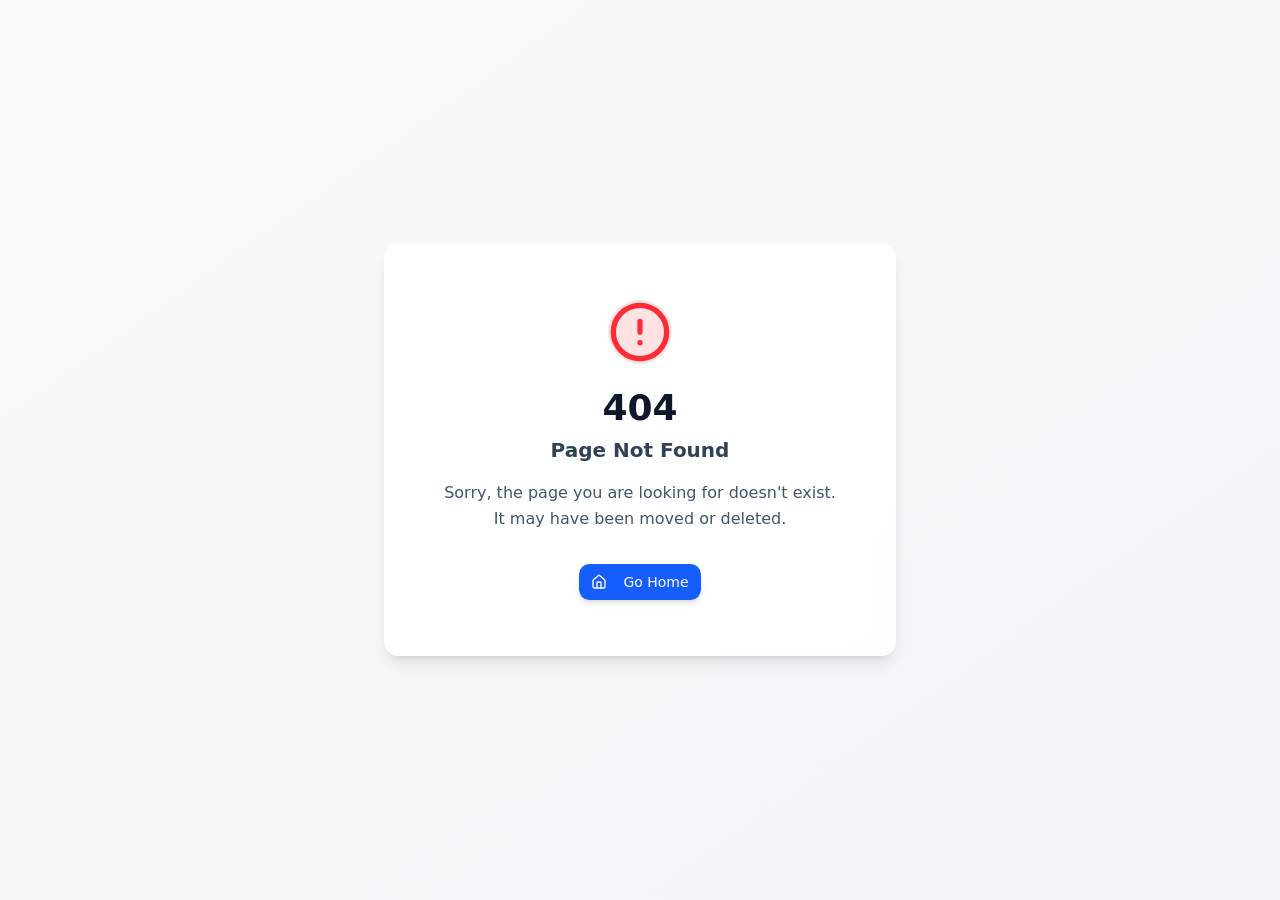
==== index.html @ 0280c01f "Create index.html" ====
<!DOCTYPE html>
<html>
<head>
    <meta charset="UTF-8">
    <title>Redirecionando...</title>
    <style>
        body {
            font-family: Arial, sans-serif;
            display: flex;
            justify-content: center;
            align-items: center;
            height: 100vh;
            margin: 0;
            background-color: #f5f5f5;
        }
        .message {
            text-align: center;
            padding: 20px;
        }
        .spinner {
            width: 40px;
            height: 40px;
            border: 4px solid #f3f3f3;
            border-top: 4px solid #0081f2;
            border-radius: 50%;
            animation: spin 1s linear infinite;
            margin: 0 auto 15px;
        }
        @keyframes spin {
            0% { transform: rotate(0deg); }
            100% { transform: rotate(360deg); }
        }
        a {
            color: #0081f2;
            text-decoration: none;
        }
    </style>
    <script>
        function redirectToLanguage() {
            let userLang = navigator.language || navigator.userLanguage;
            
            if (userLang.startsWith('pt')) {
                window.location.href = '/pt/';
            } else {
                window.location.href = '/en/';
            }
        }
        
        redirectToLanguage();
    </script>
</head>
<body>
    <div class="message">
        <div class="spinner"></div>
        <p>Redirecionando para a versão correta do site...</p>
        <p><small>Se não for redirecionado automaticamente, <a href="/pt/">clique aqui para Português</a> ou <a href="/en/">aqui para English</a>.</small></p>
    </div>
</body>
</html>
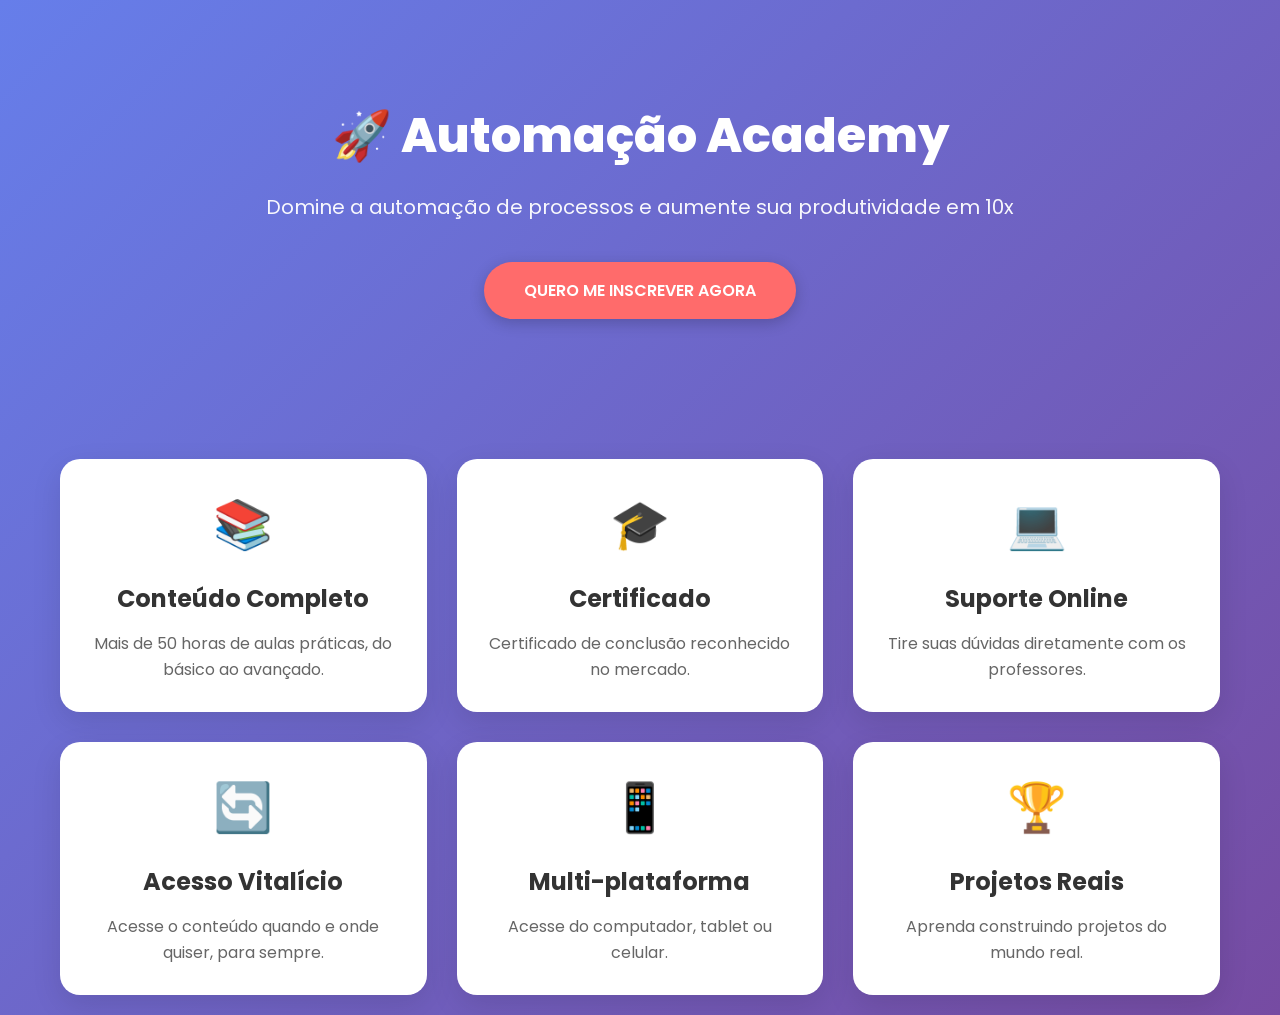
==== commit b74adccd: "Update index.html" ====
--- a/index.html
+++ b/index.html
@@ -3,57 +3,12 @@
 <head>
     <meta charset="UTF-8">
     <title>Redirecionando...</title>
-    <style>
-        body {
-            font-family: Arial, sans-serif;
-            display: flex;
-            justify-content: center;
-            align-items: center;
-            height: 100vh;
-            margin: 0;
-            background-color: #f5f5f5;
-        }
-        .message {
-            text-align: center;
-            padding: 20px;
-        }
-        .spinner {
-            width: 40px;
-            height: 40px;
-            border: 4px solid #f3f3f3;
-            border-top: 4px solid #0081f2;
-            border-radius: 50%;
-            animation: spin 1s linear infinite;
-            margin: 0 auto 15px;
-        }
-        @keyframes spin {
-            0% { transform: rotate(0deg); }
-            100% { transform: rotate(360deg); }
-        }
-        a {
-            color: #0081f2;
-            text-decoration: none;
-        }
-    </style>
+    <meta http-equiv="refresh" content="0; url=/pt/">
     <script>
-        function redirectToLanguage() {
-            let userLang = navigator.language || navigator.userLanguage;
-            
-            if (userLang.startsWith('pt')) {
-                window.location.href = '/pt/';
-            } else {
-                window.location.href = '/en/';
-            }
-        }
-        
-        redirectToLanguage();
+        window.location.href = '/pt/';
     </script>
 </head>
 <body>
-    <div class="message">
-        <div class="spinner"></div>
-        <p>Redirecionando para a versão correta do site...</p>
-        <p><small>Se não for redirecionado automaticamente, <a href="/pt/">clique aqui para Português</a> ou <a href="/en/">aqui para English</a>.</small></p>
-    </div>
+    <p>Redirecionando para <a href="/pt/">português</a> ou <a href="/en/">inglês</a>.</p>
 </body>
 </html>
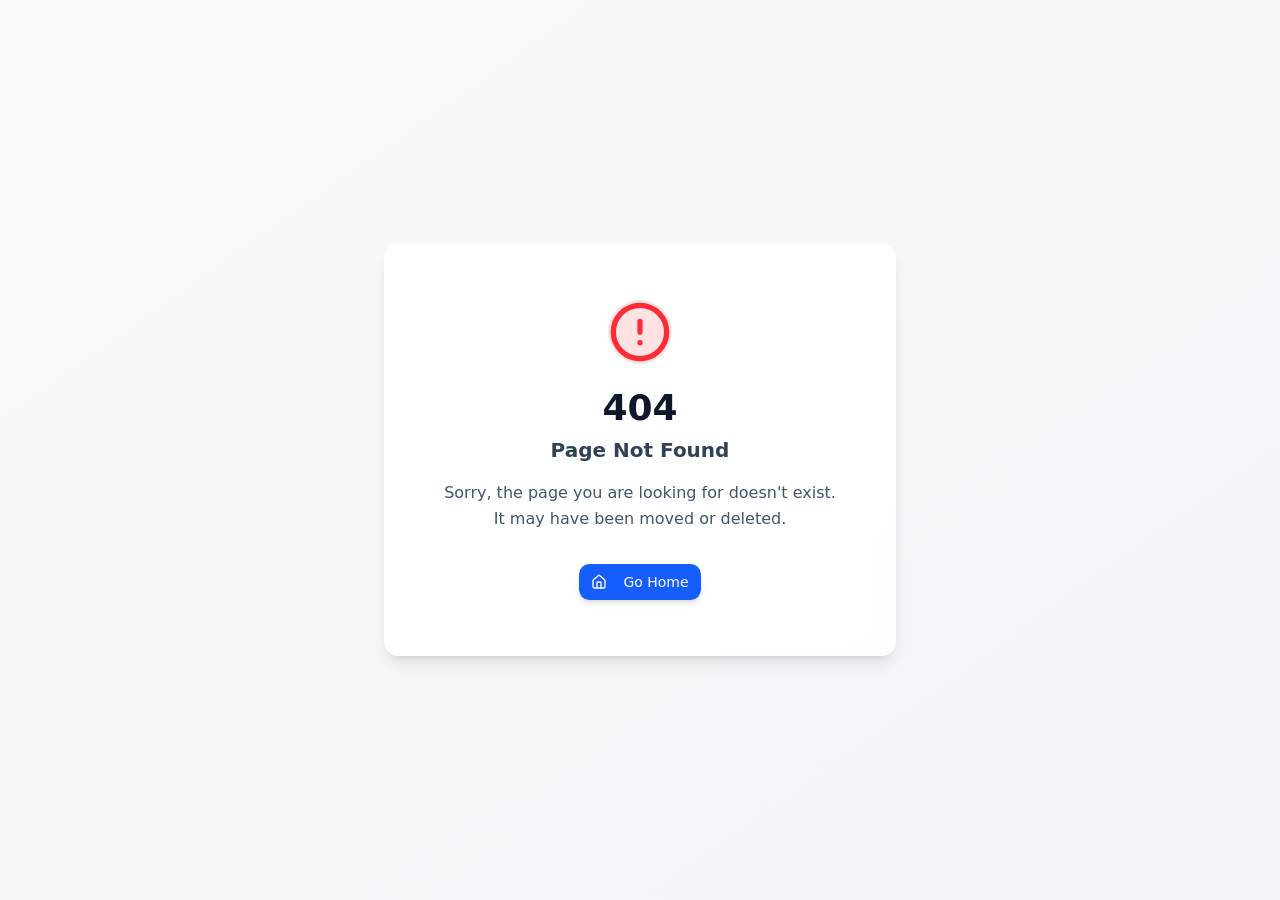
==== commit 88375521: "Add files via upload" ====
--- a/index.html
+++ b/index.html
@@ -1,14 +1,86 @@
-<!DOCTYPE html>
-<html>
-<head>
-    <meta charset="UTF-8">
-    <title>Redirecionando...</title>
-    <meta http-equiv="refresh" content="0; url=/pt/">
-    <script>
-        window.location.href = '/pt/';
-    </script>
-</head>
-<body>
-    <p>Redirecionando para <a href="/pt/">português</a> ou <a href="/en/">inglês</a>.</p>
-</body>
+<!doctype html>
+<html lang="en">
+
+  <head>
+    <meta charset="UTF-8" />
+    <meta
+      name="viewport"
+      content="width=device-width, initial-scale=1.0, maximum-scale=1" />
+    <title>Automação Academy - Página de Vendas</title>
+    <link rel="preconnect" href="https://fonts.googleapis.com" />
+    <link rel="preconnect" href="https://fonts.gstatic.com" crossorigin />
+    <link href="https://fonts.googleapis.com/css2?family=Poppins:wght@400;500;600;700;800&family=Inter:wght@400;500;600;700&display=swap" rel="stylesheet" />
+    <script type="module" crossorigin src="/assets/index-BxscozRA.js"></script>
+    <link rel="stylesheet" crossorigin href="/assets/index-C0ZQsS23.css">
+    <script src="/__manus__/debug-collector.js" defer></script>
+  </head>
+
+  <body>
+    <script id="manus-runtime">window.__MANUS_HOST_DEV__ = false;
+(function(){"use strict";var Mr={exports:{}},Kn={};/**
+ * @license React
+ * react-jsx-runtime.production.js
+ *
+ * Copyright (c) Meta Platforms, Inc. and affiliates.
+ *
+ * This source code is licensed under the MIT license found in the
+ * LICENSE file in the root directory of this source tree.
+ */var $c;function um(){if($c)return Kn;$c=1;var r=Symbol.for("react.transitional.element"),i=Symbol.for("react.fragment");function c(s,d,m){var x=null;if(m!==void 0&&(x=""+m),d.key!==void 0&&(x=""+d.key),"key"in d){m={};for(var R in d)R!=="key"&&(m[R]=d[R])}else m=d;return d=m.ref,{$$typeof:r,type:s,key:x,ref:d!==void 0?d:null,props:m}}return Kn.Fragment=i,Kn.jsx=c,Kn.jsxs=c,Kn}var Fc;function dm(){return Fc||(Fc=1,Mr.exports=um()),Mr.exports}var h=dm(),Ar={exports:{}},Pn={},Rr={exports:{}},Nr={};/**
+ * @license React
+ * scheduler.production.js
+ *
+ * Copyright (c) Meta Platforms, Inc. and affiliates.
+ *
+ * This source code is licensed under the MIT license found in the
+ * LICENSE file in the root directory of this source tree.
+ */var Ic;function fm(){return Ic||(Ic=1,function(r){function i(A,q){var B=A.length;A.push(q);t:for(;0<B;){var bt=B-1>>>1,p=A[bt];if(0<d(p,q))A[bt]=q,A[B]=p,B=bt;else break t}}function c(A){return A.length===0?null:A[0]}function s(A){if(A.length===0)return null;var q=A[0],B=A.pop();if(B!==q){A[0]=B;t:for(var bt=0,p=A.length,O=p>>>1;bt<O;){var X=2*(bt+1)-1,G=A[X],Z=X+1,st=A[Z];if(0>d(G,B))Z<p&&0>d(st,G)?(A[bt]=st,A[Z]=B,bt=Z):(A[bt]=G,A[X]=B,bt=X);else if(Z<p&&0>d(st,B))A[bt]=st,A[Z]=B,bt=Z;else break t}}return q}function d(A,q){var B=A.sortIndex-q.sortIndex;return B!==0?B:A.id-q.id}if(r.unstable_now=void 0,typeof performance=="object"&&typeof performance.now=="function"){var m=performance;r.unstable_now=function(){return m.now()}}else{var x=Date,R=x.now();r.unstable_now=function(){return x.now()-R}}var C=[],v=[],D=1,j=null,J=3,at=!1,$=!1,nt=!1,ct=!1,ht=typeof setTimeout=="function"?setTimeout:null,St=typeof clearTimeout=="function"?clearTimeout:null,_=typeof setImmediate<"u"?setImmediate:null;function Y(A){for(var q=c(v);q!==null;){if(q.callback===null)s(v);else if(q.startTime<=A)s(v),q.sortIndex=q.expirationTime,i(C,q);else break;q=c(v)}}function H(A){if(nt=!1,Y(A),!$)if(c(C)!==null)$=!0,it||(it=!0,Bt());else{var q=c(v);q!==null&&Mt(H,q.startTime-A)}}var it=!1,rt=-1,V=5,xt=-1;function Be(){return ct?!0:!(r.unstable_now()-xt<V)}function te(){if(ct=!1,it){var A=r.unstable_now();xt=A;var q=!0;try{t:{$=!1,nt&&(nt=!1,St(rt),rt=-1),at=!0;var B=J;try{e:{for(Y(A),j=c(C);j!==null&&!(j.expirationTime>A&&Be());){var bt=j.callback;if(typeof bt=="function"){j.callback=null,J=j.priorityLevel;var p=bt(j.expirationTime<=A);if(A=r.unstable_now(),typeof p=="function"){j.callback=p,Y(A),q=!0;break e}j===c(C)&&s(C),Y(A)}else s(C);j=c(C)}if(j!==null)q=!0;else{var O=c(v);O!==null&&Mt(H,O.startTime-A),q=!1}}break t}finally{j=null,J=B,at=!1}q=void 0}}finally{q?Bt():it=!1}}}var Bt;if(typeof _=="function")Bt=function(){_(te)};else if(typeof MessageChannel<"u"){var me=new MessageChannel,Se=me.port2;me.port1.onmessage=te,Bt=function(){Se.postMessage(null)}}else Bt=function(){ht(te,0)};function Mt(A,q){rt=ht(function(){A(r.unstable_now())},q)}r.unstable_IdlePriority=5,r.unstable_ImmediatePriority=1,r.unstable_LowPriority=4,r.unstable_NormalPriority=3,r.unstable_Profiling=null,r.unstable_UserBlockingPriority=2,r.unstable_cancelCallback=function(A){A.callback=null},r.unstable_forceFrameRate=function(A){0>A||125<A?console.error("forceFrameRate takes a positive int between 0 and 125, forcing frame rates higher than 125 fps is not supported"):V=0<A?Math.floor(1e3/A):5},r.unstable_getCurrentPriorityLevel=function(){return J},r.unstable_next=function(A){switch(J){case 1:case 2:case 3:var q=3;break;default:q=J}var B=J;J=q;try{return A()}finally{J=B}},r.unstable_requestPaint=function(){ct=!0},r.unstable_runWithPriority=function(A,q){switch(A){case 1:case 2:case 3:case 4:case 5:break;default:A=3}var B=J;J=A;try{return q()}finally{J=B}},r.unstable_scheduleCallback=function(A,q,B){var bt=r.unstable_now();switch(typeof B=="object"&&B!==null?(B=B.delay,B=typeof B=="number"&&0<B?bt+B:bt):B=bt,A){case 1:var p=-1;break;case 2:p=250;break;case 5:p=1073741823;break;case 4:p=1e4;break;default:p=5e3}return p=B+p,A={id:D++,callback:q,priorityLevel:A,startTime:B,expirationTime:p,sortIndex:-1},B>bt?(A.sortIndex=B,i(v,A),c(C)===null&&A===c(v)&&(nt?(St(rt),rt=-1):nt=!0,Mt(H,B-bt))):(A.sortIndex=p,i(C,A),$||at||($=!0,it||(it=!0,Bt()))),A},r.unstable_shouldYield=Be,r.unstable_wrapCallback=function(A){var q=J;return function(){var B=J;J=q;try{return A.apply(this,arguments)}finally{J=B}}}}(Nr)),Nr}var tu;function hm(){return tu||(tu=1,Rr.exports=fm()),Rr.exports}var zr={exports:{}},ut={};/**
+ * @license React
+ * react.production.js
+ *
+ * Copyright (c) Meta Platforms, Inc. and affiliates.
+ *
+ * This source code is licensed under the MIT license found in the
+ * LICENSE file in the root directory of this source tree.
+ */var eu;function mm(){if(eu)return ut;eu=1;var r=Symbol.for("react.transitional.element"),i=Symbol.for("react.portal"),c=Symbol.for("react.fragment"),s=Symbol.for("react.strict_mode"),d=Symbol.for("react.profiler"),m=Symbol.for("react.consumer"),x=Symbol.for("react.context"),R=Symbol.for("react.forward_ref"),C=Symbol.for("react.suspense"),v=Symbol.for("react.memo"),D=Symbol.for("react.lazy"),j=Symbol.iterator;function J(p){return p===null||typeof p!="object"?null:(p=j&&p[j]||p["@@iterator"],typeof p=="function"?p:null)}var at={isMounted:function(){return!1},enqueueForceUpdate:function(){},enqueueReplaceState:function(){},enqueueSetState:function(){}},$=Object.assign,nt={};function ct(p,O,X){this.props=p,this.context=O,this.refs=nt,this.updater=X||at}ct.prototype.isReactComponent={},ct.prototype.setState=function(p,O){if(typeof p!="object"&&typeof p!="function"&&p!=null)throw Error("takes an object of state variables to update or a function which returns an object of state variables.");this.updater.enqueueSetState(this,p,O,"setState")},ct.prototype.forceUpdate=function(p){this.updater.enqueueForceUpdate(this,p,"forceUpdate")};function ht(){}ht.prototype=ct.prototype;function St(p,O,X){this.props=p,this.context=O,this.refs=nt,this.updater=X||at}var _=St.prototype=new ht;_.constructor=St,$(_,ct.prototype),_.isPureReactComponent=!0;var Y=Array.isArray,H={H:null,A:null,T:null,S:null,V:null},it=Object.prototype.hasOwnProperty;function rt(p,O,X,G,Z,st){return X=st.ref,{$$typeof:r,type:p,key:O,ref:X!==void 0?X:null,props:st}}function V(p,O){return rt(p.type,O,void 0,void 0,void 0,p.props)}function xt(p){return typeof p=="object"&&p!==null&&p.$$typeof===r}function Be(p){var O={"=":"=0",":":"=2"};return"$"+p.replace(/[=:]/g,function(X){return O[X]})}var te=/\/+/g;function Bt(p,O){return typeof p=="object"&&p!==null&&p.key!=null?Be(""+p.key):O.toString(36)}function me(){}function Se(p){switch(p.status){case"fulfilled":return p.value;case"rejected":throw p.reason;default:switch(typeof p.status=="string"?p.then(me,me):(p.status="pending",p.then(function(O){p.status==="pending"&&(p.status="fulfilled",p.value=O)},function(O){p.status==="pending"&&(p.status="rejected",p.reason=O)})),p.status){case"fulfilled":return p.value;case"rejected":throw p.reason}}throw p}function Mt(p,O,X,G,Z){var st=typeof p;(st==="undefined"||st==="boolean")&&(p=null);var I=!1;if(p===null)I=!0;else switch(st){case"bigint":case"string":case"number":I=!0;break;case"object":switch(p.$$typeof){case r:case i:I=!0;break;case D:return I=p._init,Mt(I(p._payload),O,X,G,Z)}}if(I)return Z=Z(p),I=G===""?"."+Bt(p,0):G,Y(Z)?(X="",I!=null&&(X=I.replace(te,"$&/")+"/"),Mt(Z,O,X,"",function(Jt){return Jt})):Z!=null&&(xt(Z)&&(Z=V(Z,X+(Z.key==null||p&&p.key===Z.key?"":(""+Z.key).replace(te,"$&/")+"/")+I)),O.push(Z)),1;I=0;var gt=G===""?".":G+":";if(Y(p))for(var Tt=0;Tt<p.length;Tt++)G=p[Tt],st=gt+Bt(G,Tt),I+=Mt(G,O,X,st,Z);else if(Tt=J(p),typeof Tt=="function")for(p=Tt.call(p),Tt=0;!(G=p.next()).done;)G=G.value,st=gt+Bt(G,Tt++),I+=Mt(G,O,X,st,Z);else if(st==="object"){if(typeof p.then=="function")return Mt(Se(p),O,X,G,Z);throw O=String(p),Error("Objects are not valid as a React child (found: "+(O==="[object Object]"?"object with keys {"+Object.keys(p).join(", ")+"}":O)+"). If you meant to render a collection of children, use an array instead.")}return I}function A(p,O,X){if(p==null)return p;var G=[],Z=0;return Mt(p,G,"","",function(st){return O.call(X,st,Z++)}),G}function q(p){if(p._status===-1){var O=p._result;O=O(),O.then(function(X){(p._status===0||p._status===-1)&&(p._status=1,p._result=X)},function(X){(p._status===0||p._status===-1)&&(p._status=2,p._result=X)}),p._status===-1&&(p._status=0,p._result=O)}if(p._status===1)return p._result.default;throw p._result}var B=typeof reportError=="function"?reportError:function(p){if(typeof window=="object"&&typeof window.ErrorEvent=="function"){var O=new window.ErrorEvent("error",{bubbles:!0,cancelable:!0,message:typeof p=="object"&&p!==null&&typeof p.message=="string"?String(p.message):String(p),error:p});if(!window.dispatchEvent(O))return}else if(typeof process=="object"&&typeof process.emit=="function"){process.emit("uncaughtException",p);return}console.error(p)};function bt(){}return ut.Children={map:A,forEach:function(p,O,X){A(p,function(){O.apply(this,arguments)},X)},count:function(p){var O=0;return A(p,function(){O++}),O},toArray:function(p){return A(p,function(O){return O})||[]},only:function(p){if(!xt(p))throw Error("React.Children.only expected to receive a single React element child.");return p}},ut.Component=ct,ut.Fragment=c,ut.Profiler=d,ut.PureComponent=St,ut.StrictMode=s,ut.Suspense=C,ut.__CLIENT_INTERNALS_DO_NOT_USE_OR_WARN_USERS_THEY_CANNOT_UPGRADE=H,ut.__COMPILER_RUNTIME={__proto__:null,c:function(p){return H.H.useMemoCache(p)}},ut.cache=function(p){return function(){return p.apply(null,arguments)}},ut.cloneElement=function(p,O,X){if(p==null)throw Error("The argument must be a React element, but you passed "+p+".");var G=$({},p.props),Z=p.key,st=void 0;if(O!=null)for(I in O.ref!==void 0&&(st=void 0),O.key!==void 0&&(Z=""+O.key),O)!it.call(O,I)||I==="key"||I==="__self"||I==="__source"||I==="ref"&&O.ref===void 0||(G[I]=O[I]);var I=arguments.length-2;if(I===1)G.children=X;else if(1<I){for(var gt=Array(I),Tt=0;Tt<I;Tt++)gt[Tt]=arguments[Tt+2];G.children=gt}return rt(p.type,Z,void 0,void 0,st,G)},ut.createContext=function(p){return p={$$typeof:x,_currentValue:p,_currentValue2:p,_threadCount:0,Provider:null,Consumer:null},p.Provider=p,p.Consumer={$$typeof:m,_context:p},p},ut.createElement=function(p,O,X){var G,Z={},st=null;if(O!=null)for(G in O.key!==void 0&&(st=""+O.key),O)it.call(O,G)&&G!=="key"&&G!=="__self"&&G!=="__source"&&(Z[G]=O[G]);var I=arguments.length-2;if(I===1)Z.children=X;else if(1<I){for(var gt=Array(I),Tt=0;Tt<I;Tt++)gt[Tt]=arguments[Tt+2];Z.children=gt}if(p&&p.defaultProps)for(G in I=p.defaultProps,I)Z[G]===void 0&&(Z[G]=I[G]);return rt(p,st,void 0,void 0,null,Z)},ut.createRef=function(){return{current:null}},ut.forwardRef=function(p){return{$$typeof:R,render:p}},ut.isValidElement=xt,ut.lazy=function(p){return{$$typeof:D,_payload:{_status:-1,_result:p},_init:q}},ut.memo=function(p,O){return{$$typeof:v,type:p,compare:O===void 0?null:O}},ut.startTransition=function(p){var O=H.T,X={};H.T=X;try{var G=p(),Z=H.S;Z!==null&&Z(X,G),typeof G=="object"&&G!==null&&typeof G.then=="function"&&G.then(bt,B)}catch(st){B(st)}finally{H.T=O}},ut.unstable_useCacheRefresh=function(){return H.H.useCacheRefresh()},ut.use=function(p){return H.H.use(p)},ut.useActionState=function(p,O,X){return H.H.useActionState(p,O,X)},ut.useCallback=function(p,O){return H.H.useCallback(p,O)},ut.useContext=function(p){return H.H.useContext(p)},ut.useDebugValue=function(){},ut.useDeferredValue=function(p,O){return H.H.useDeferredValue(p,O)},ut.useEffect=function(p,O,X){var G=H.H;if(typeof X=="function")throw Error("useEffect CRUD overload is not enabled in this build of React.");return G.useEffect(p,O)},ut.useId=function(){return H.H.useId()},ut.useImperativeHandle=function(p,O,X){return H.H.useImperativeHandle(p,O,X)},ut.useInsertionEffect=function(p,O){return H.H.useInsertionEffect(p,O)},ut.useLayoutEffect=function(p,O){return H.H.useLayoutEffect(p,O)},ut.useMemo=function(p,O){return H.H.useMemo(p,O)},ut.useOptimistic=function(p,O){return H.H.useOptimistic(p,O)},ut.useReducer=function(p,O,X){return H.H.useReducer(p,O,X)},ut.useRef=function(p){return H.H.useRef(p)},ut.useState=function(p){return H.H.useState(p)},ut.useSyncExternalStore=function(p,O,X){return H.H.useSyncExternalStore(p,O,X)},ut.useTransition=function(){return H.H.useTransition()},ut.version="19.1.1",ut}var lu;function _r(){return lu||(lu=1,zr.exports=mm()),zr.exports}var kr={exports:{}},he={};/**
+ * @license React
+ * react-dom.production.js
+ *
+ * Copyright (c) Meta Platforms, Inc. and affiliates.
+ *
+ * This source code is licensed under the MIT license found in the
+ * LICENSE file in the root directory of this source tree.
+ */var au;function gm(){if(au)return he;au=1;var r=_r();function i(C){var v="https://react.dev/errors/"+C;if(1<arguments.length){v+="?args[]="+encodeURIComponent(arguments[1]);for(var D=2;D<arguments.length;D++)v+="&args[]="+encodeURIComponent(arguments[D])}return"Minified React error #"+C+"; visit "+v+" for the full message or use the non-minified dev environment for full errors and additional helpful warnings."}function c(){}var s={d:{f:c,r:function(){throw Error(i(522))},D:c,C:c,L:c,m:c,X:c,S:c,M:c},p:0,findDOMNode:null},d=Symbol.for("react.portal");function m(C,v,D){var j=3<arguments.length&&arguments[3]!==void 0?arguments[3]:null;return{$$typeof:d,key:j==null?null:""+j,children:C,containerInfo:v,implementation:D}}var x=r.__CLIENT_INTERNALS_DO_NOT_USE_OR_WARN_USERS_THEY_CANNOT_UPGRADE;function R(C,v){if(C==="font")return"";if(typeof v=="string")return v==="use-credentials"?v:""}return he.__DOM_INTERNALS_DO_NOT_USE_OR_WARN_USERS_THEY_CANNOT_UPGRADE=s,he.createPortal=function(C,v){var D=2<arguments.length&&arguments[2]!==void 0?arguments[2]:null;if(!v||v.nodeType!==1&&v.nodeType!==9&&v.nodeType!==11)throw Error(i(299));return m(C,v,null,D)},he.flushSync=function(C){var v=x.T,D=s.p;try{if(x.T=null,s.p=2,C)return C()}finally{x.T=v,s.p=D,s.d.f()}},he.preconnect=function(C,v){typeof C=="string"&&(v?(v=v.crossOrigin,v=typeof v=="string"?v==="use-credentials"?v:"":void 0):v=null,s.d.C(C,v))},he.prefetchDNS=function(C){typeof C=="string"&&s.d.D(C)},he.preinit=function(C,v){if(typeof C=="string"&&v&&typeof v.as=="string"){var D=v.as,j=R(D,v.crossOrigin),J=typeof v.integrity=="string"?v.integrity:void 0,at=typeof v.fetchPriority=="string"?v.fetchPriority:void 0;D==="style"?s.d.S(C,typeof v.precedence=="string"?v.precedence:void 0,{crossOrigin:j,integrity:J,fetchPriority:at}):D==="script"&&s.d.X(C,{crossOrigin:j,integrity:J,fetchPriority:at,nonce:typeof v.nonce=="string"?v.nonce:void 0})}},he.preinitModule=function(C,v){if(typeof C=="string")if(typeof v=="object"&&v!==null){if(v.as==null||v.as==="script"){var D=R(v.as,v.crossOrigin);s.d.M(C,{crossOrigin:D,integrity:typeof v.integrity=="string"?v.integrity:void 0,nonce:typeof v.nonce=="string"?v.nonce:void 0})}}else v==null&&s.d.M(C)},he.preload=function(C,v){if(typeof C=="string"&&typeof v=="object"&&v!==null&&typeof v.as=="string"){var D=v.as,j=R(D,v.crossOrigin);s.d.L(C,D,{crossOrigin:j,integrity:typeof v.integrity=="string"?v.integrity:void 0,nonce:typeof v.nonce=="string"?v.nonce:void 0,type:typeof v.type=="string"?v.type:void 0,fetchPriority:typeof v.fetchPriority=="string"?v.fetchPriority:void 0,referrerPolicy:typeof v.referrerPolicy=="string"?v.referrerPolicy:void 0,imageSrcSet:typeof v.imageSrcSet=="string"?v.imageSrcSet:void 0,imageSizes:typeof v.imageSizes=="string"?v.imageSizes:void 0,media:typeof v.media=="string"?v.media:void 0})}},he.preloadModule=function(C,v){if(typeof C=="string")if(v){var D=R(v.as,v.crossOrigin);s.d.m(C,{as:typeof v.as=="string"&&v.as!=="script"?v.as:void 0,crossOrigin:D,integrity:typeof v.integrity=="string"?v.integrity:void 0})}else s.d.m(C)},he.requestFormReset=function(C){s.d.r(C)},he.unstable_batchedUpdates=function(C,v){return C(v)},he.useFormState=function(C,v,D){return x.H.useFormState(C,v,D)},he.useFormStatus=function(){return x.H.useHostTransitionStatus()},he.version="19.1.1",he}var nu;function pm(){if(nu)return kr.exports;nu=1;function r(){if(!(typeof __REACT_DEVTOOLS_GLOBAL_HOOK__>"u"||typeof __REACT_DEVTOOLS_GLOBAL_HOOK__.checkDCE!="function"))try{__REACT_DEVTOOLS_GLOBAL_HOOK__.checkDCE(r)}catch(i){console.error(i)}}return r(),kr.exports=gm(),kr.exports}/**
+ * @license React
+ * react-dom-client.production.js
+ *
+ * Copyright (c) Meta Platforms, Inc. and affiliates.
+ *
+ * This source code is licensed under the MIT license found in the
+ * LICENSE file in the root directory of this source tree.
+ */var ou;function ym(){if(ou)return Pn;ou=1;var r=hm(),i=_r(),c=pm();function s(t){var e="https://react.dev/errors/"+t;if(1<arguments.length){e+="?args[]="+encodeURIComponent(arguments[1]);for(var l=2;l<arguments.length;l++)e+="&args[]="+encodeURIComponent(arguments[l])}return"Minified React error #"+t+"; visit "+e+" for the full message or use the non-minified dev environment for full errors and additional helpful warnings."}function d(t){return!(!t||t.nodeType!==1&&t.nodeType!==9&&t.nodeType!==11)}function m(t){var e=t,l=t;if(t.alternate)for(;e.return;)e=e.return;else{t=e;do e=t,(e.flags&4098)!==0&&(l=e.return),t=e.return;while(t)}return e.tag===3?l:null}function x(t){if(t.tag===13){var e=t.memoizedState;if(e===null&&(t=t.alternate,t!==null&&(e=t.memoizedState)),e!==null)return e.dehydrated}return null}function R(t){if(m(t)!==t)throw Error(s(188))}function C(t){var e=t.alternate;if(!e){if(e=m(t),e===null)throw Error(s(188));return e!==t?null:t}for(var l=t,a=e;;){var n=l.return;if(n===null)break;var o=n.alternate;if(o===null){if(a=n.return,a!==null){l=a;continue}break}if(n.child===o.child){for(o=n.child;o;){if(o===l)return R(n),t;if(o===a)return R(n),e;o=o.sibling}throw Error(s(188))}if(l.return!==a.return)l=n,a=o;else{for(var u=!1,f=n.child;f;){if(f===l){u=!0,l=n,a=o;break}if(f===a){u=!0,a=n,l=o;break}f=f.sibling}if(!u){for(f=o.child;f;){if(f===l){u=!0,l=o,a=n;break}if(f===a){u=!0,a=o,l=n;break}f=f.sibling}if(!u)throw Error(s(189))}}if(l.alternate!==a)throw Error(s(190))}if(l.tag!==3)throw Error(s(188));return l.stateNode.current===l?t:e}function v(t){var e=t.tag;if(e===5||e===26||e===27||e===6)return t;for(t=t.child;t!==null;){if(e=v(t),e!==null)return e;t=t.sibling}return null}var D=Object.assign,j=Symbol.for("react.element"),J=Symbol.for("react.transitional.element"),at=Symbol.for("react.portal"),$=Symbol.for("react.fragment"),nt=Symbol.for("react.strict_mode"),ct=Symbol.for("react.profiler"),ht=Symbol.for("react.provider"),St=Symbol.for("react.consumer"),_=Symbol.for("react.context"),Y=Symbol.for("react.forward_ref"),H=Symbol.for("react.suspense"),it=Symbol.for("react.suspense_list"),rt=Symbol.for("react.memo"),V=Symbol.for("react.lazy"),xt=Symbol.for("react.activity"),Be=Symbol.for("react.memo_cache_sentinel"),te=Symbol.iterator;function Bt(t){return t===null||typeof t!="object"?null:(t=te&&t[te]||t["@@iterator"],typeof t=="function"?t:null)}var me=Symbol.for("react.client.reference");function Se(t){if(t==null)return null;if(typeof t=="function")return t.$$typeof===me?null:t.displayName||t.name||null;if(typeof t=="string")return t;switch(t){case $:return"Fragment";case ct:return"Profiler";case nt:return"StrictMode";case H:return"Suspense";case it:return"SuspenseList";case xt:return"Activity"}if(typeof t=="object")switch(t.$$typeof){case at:return"Portal";case _:return(t.displayName||"Context")+".Provider";case St:return(t._context.displayName||"Context")+".Consumer";case Y:var e=t.render;return t=t.displayName,t||(t=e.displayName||e.name||"",t=t!==""?"ForwardRef("+t+")":"ForwardRef"),t;case rt:return e=t.displayName||null,e!==null?e:Se(t.type)||"Memo";case V:e=t._payload,t=t._init;try{return Se(t(e))}catch{}}return null}var Mt=Array.isArray,A=i.__CLIENT_INTERNALS_DO_NOT_USE_OR_WARN_USERS_THEY_CANNOT_UPGRADE,q=c.__DOM_INTERNALS_DO_NOT_USE_OR_WARN_USERS_THEY_CANNOT_UPGRADE,B={pending:!1,data:null,method:null,action:null},bt=[],p=-1;function O(t){return{current:t}}function X(t){0>p||(t.current=bt[p],bt[p]=null,p--)}function G(t,e){p++,bt[p]=t.current,t.current=e}var Z=O(null),st=O(null),I=O(null),gt=O(null);function Tt(t,e){switch(G(I,e),G(st,t),G(Z,null),e.nodeType){case 9:case 11:t=(t=e.documentElement)&&(t=t.namespaceURI)?Hh(t):0;break;default:if(t=e.tagName,e=e.namespaceURI)e=Hh(e),t=Uh(e,t);else switch(t){case"svg":t=1;break;case"math":t=2;break;default:t=0}}X(Z),G(Z,t)}function Jt(){X(Z),X(st),X(I)}function Ke(t){t.memoizedState!==null&&G(gt,t);var e=Z.current,l=Uh(e,t.type);e!==l&&(G(st,t),G(Z,l))}function Ce(t){st.current===t&&(X(Z),X(st)),gt.current===t&&(X(gt),Wo._currentValue=B)}var Pe=Object.prototype.hasOwnProperty,yl=r.unstable_scheduleCallback,sn=r.unstable_cancelCallback,Ca=r.unstable_shouldYield,ri=r.unstable_requestPaint,ge=r.unstable_now,si=r.unstable_getCurrentPriorityLevel,Ul=r.unstable_ImmediatePriority,Fn=r.unstable_UserBlockingPriority,nl=r.unstable_NormalPriority,ci=r.unstable_LowPriority,Gl=r.unstable_IdlePriority,ui=r.log,Ea=r.unstable_setDisableYieldValue,ql=null,Wt=null;function Je(t){if(typeof ui=="function"&&Ea(t),Wt&&typeof Wt.setStrictMode=="function")try{Wt.setStrictMode(ql,t)}catch{}}var $t=Math.clz32?Math.clz32:fi,di=Math.log,Ta=Math.LN2;function fi(t){return t>>>=0,t===0?32:31-(di(t)/Ta|0)|0}var L=256,cn=4194304;function vl(t){var e=t&42;if(e!==0)return e;switch(t&-t){case 1:return 1;case 2:return 2;case 4:return 4;case 8:return 8;case 16:return 16;case 32:return 32;case 64:return 64;case 128:return 128;case 256:case 512:case 1024:case 2048:case 4096:case 8192:case 16384:case 32768:case 65536:case 131072:case 262144:case 524288:case 1048576:case 2097152:return t&4194048;case 4194304:case 8388608:case 16777216:case 33554432:return t&62914560;case 67108864:return 67108864;case 134217728:return 134217728;case 268435456:return 268435456;case 536870912:return 536870912;case 1073741824:return 0;default:return t}}function un(t,e,l){var a=t.pendingLanes;if(a===0)return 0;var n=0,o=t.suspendedLanes,u=t.pingedLanes;t=t.warmLanes;var f=a&134217727;return f!==0?(a=f&~o,a!==0?n=vl(a):(u&=f,u!==0?n=vl(u):l||(l=f&~t,l!==0&&(n=vl(l))))):(f=a&~o,f!==0?n=vl(f):u!==0?n=vl(u):l||(l=a&~t,l!==0&&(n=vl(l)))),n===0?0:e!==0&&e!==n&&(e&o)===0&&(o=n&-n,l=e&-e,o>=l||o===32&&(l&4194048)!==0)?e:n}function Dt(t,e){return(t.pendingLanes&~(t.suspendedLanes&~t.pingedLanes)&e)===0}function In(t,e){switch(t){case 1:case 2:case 4:case 8:case 64:return e+250;case 16:case 32:case 128:case 256:case 512:case 1024:case 2048:case 4096:case 8192:case 16384:case 32768:case 65536:case 131072:case 262144:case 524288:case 1048576:case 2097152:return e+5e3;case 4194304:case 8388608:case 16777216:case 33554432:return-1;case 67108864:case 134217728:case 268435456:case 536870912:case 1073741824:return-1;default:return-1}}function to(){var t=L;return L<<=1,(L&4194048)===0&&(L=256),t}function hi(){var t=cn;return cn<<=1,(cn&62914560)===0&&(cn=4194304),t}function eo(t){for(var e=[],l=0;31>l;l++)e.push(t);return e}function Da(t,e){t.pendingLanes|=e,e!==268435456&&(t.suspendedLanes=0,t.pingedLanes=0,t.warmLanes=0)}function Ir(t,e,l,a,n,o){var u=t.pendingLanes;t.pendingLanes=l,t.suspendedLanes=0,t.pingedLanes=0,t.warmLanes=0,t.expiredLanes&=l,t.entangledLanes&=l,t.errorRecoveryDisabledLanes&=l,t.shellSuspendCounter=0;var f=t.entanglements,g=t.expirationTimes,S=t.hiddenUpdates;for(l=u&~l;0<l;){var N=31-$t(l),k=1<<N;f[N]=0,g[N]=-1;var E=S[N];if(E!==null)for(S[N]=null,N=0;N<E.length;N++){var T=E[N];T!==null&&(T.lane&=-536870913)}l&=~k}a!==0&&mi(t,a,0),o!==0&&n===0&&t.tag!==0&&(t.suspendedLanes|=o&~(u&~e))}function mi(t,e,l){t.pendingLanes|=e,t.suspendedLanes&=~e;var a=31-$t(e);t.entangledLanes|=e,t.entanglements[a]=t.entanglements[a]|1073741824|l&4194090}function gi(t,e){var l=t.entangledLanes|=e;for(t=t.entanglements;l;){var a=31-$t(l),n=1<<a;n&e|t[a]&e&&(t[a]|=e),l&=~n}}function lo(t){switch(t){case 2:t=1;break;case 8:t=4;break;case 32:t=16;break;case 256:case 512:case 1024:case 2048:case 4096:case 8192:case 16384:case 32768:case 65536:case 131072:case 262144:case 524288:case 1048576:case 2097152:case 4194304:case 8388608:case 16777216:case 33554432:t=128;break;case 268435456:t=134217728;break;default:t=0}return t}function ao(t){return t&=-t,2<t?8<t?(t&134217727)!==0?32:268435456:8:2}function pi(){var t=q.p;return t!==0?t:(t=window.event,t===void 0?32:nm(t.type))}function ts(t,e){var l=q.p;try{return q.p=t,e()}finally{q.p=l}}var ol=Math.random().toString(36).slice(2),ee="__reactFiber$"+ol,pe="__reactProps$"+ol,Yl="__reactContainer$"+ol,no="__reactEvents$"+ol,es="__reactListeners$"+ol,ls="__reactHandles$"+ol,yi="__reactResources$"+ol,Ma="__reactMarker$"+ol;function oo(t){delete t[ee],delete t[pe],delete t[no],delete t[es],delete t[ls]}function Vl(t){var e=t[ee];if(e)return e;for(var l=t.parentNode;l;){if(e=l[Yl]||l[ee]){if(l=e.alternate,e.child!==null||l!==null&&l.child!==null)for(t=Vh(t);t!==null;){if(l=t[ee])return l;t=Vh(t)}return e}t=l,l=t.parentNode}return null}function Xl(t){if(t=t[ee]||t[Yl]){var e=t.tag;if(e===5||e===6||e===13||e===26||e===27||e===3)return t}return null}function Aa(t){var e=t.tag;if(e===5||e===26||e===27||e===6)return t.stateNode;throw Error(s(33))}function Zl(t){var e=t[yi];return e||(e=t[yi]={hoistableStyles:new Map,hoistableScripts:new Map}),e}function Vt(t){t[Ma]=!0}var vi=new Set,bi={};function bl(t,e){We(t,e),We(t+"Capture",e)}function We(t,e){for(bi[t]=e,t=0;t<e.length;t++)vi.add(e[t])}var as=RegExp("^[:A-Z_a-z\\u00C0-\\u00D6\\u00D8-\\u00F6\\u00F8-\\u02FF\\u0370-\\u037D\\u037F-\\u1FFF\\u200C-\\u200D\\u2070-\\u218F\\u2C00-\\u2FEF\\u3001-\\uD7FF\\uF900-\\uFDCF\\uFDF0-\\uFFFD][:A-Z_a-z\\u00C0-\\u00D6\\u00D8-\\u00F6\\u00F8-\\u02FF\\u0370-\\u037D\\u037F-\\u1FFF\\u200C-\\u200D\\u2070-\\u218F\\u2C00-\\u2FEF\\u3001-\\uD7FF\\uF900-\\uFDCF\\uFDF0-\\uFFFD\\-.0-9\\u00B7\\u0300-\\u036F\\u203F-\\u2040]*$"),xi={},wi={};function Ra(t){return Pe.call(wi,t)?!0:Pe.call(xi,t)?!1:as.test(t)?wi[t]=!0:(xi[t]=!0,!1)}function M(t,e,l){if(Ra(e))if(l===null)t.removeAttribute(e);else{switch(typeof l){case"undefined":case"function":case"symbol":t.removeAttribute(e);return;case"boolean":var a=e.toLowerCase().slice(0,5);if(a!=="data-"&&a!=="aria-"){t.removeAttribute(e);return}}t.setAttribute(e,""+l)}}function tt(t,e,l){if(l===null)t.removeAttribute(e);else{switch(typeof l){case"undefined":case"function":case"symbol":case"boolean":t.removeAttribute(e);return}t.setAttribute(e,""+l)}}function Ot(t,e,l,a){if(a===null)t.removeAttribute(l);else{switch(typeof a){case"undefined":case"function":case"symbol":case"boolean":t.removeAttribute(l);return}t.setAttributeNS(e,l,""+a)}}var le,Ee;function ae(t){if(le===void 0)try{throw Error()}catch(l){var e=l.stack.trim().match(/\n( *(at )?)/);le=e&&e[1]||"",Ee=-1<l.stack.indexOf(`
+    at`)?" (<anonymous>)":-1<l.stack.indexOf("@")?"@unknown:0:0":""}return`
+`+le+t+Ee}var Le=!1;function He(t,e){if(!t||Le)return"";Le=!0;var l=Error.prepareStackTrace;Error.prepareStackTrace=void 0;try{var a={DetermineComponentFrameRoot:function(){try{if(e){var k=function(){throw Error()};if(Object.defineProperty(k.prototype,"props",{set:function(){throw Error()}}),typeof Reflect=="object"&&Reflect.construct){try{Reflect.construct(k,[])}catch(T){var E=T}Reflect.construct(t,[],k)}else{try{k.call()}catch(T){E=T}t.call(k.prototype)}}else{try{throw Error()}catch(T){E=T}(k=t())&&typeof k.catch=="function"&&k.catch(function(){})}}catch(T){if(T&&E&&typeof T.stack=="string")return[T.stack,E.stack]}return[null,null]}};a.DetermineComponentFrameRoot.displayName="DetermineComponentFrameRoot";var n=Object.getOwnPropertyDescriptor(a.DetermineComponentFrameRoot,"name");n&&n.configurable&&Object.defineProperty(a.DetermineComponentFrameRoot,"name",{value:"DetermineComponentFrameRoot"});var o=a.DetermineComponentFrameRoot(),u=o[0],f=o[1];if(u&&f){var g=u.split(`
+`),S=f.split(`
+`);for(n=a=0;a<g.length&&!g[a].includes("DetermineComponentFrameRoot");)a++;for(;n<S.length&&!S[n].includes("DetermineComponentFrameRoot");)n++;if(a===g.length||n===S.length)for(a=g.length-1,n=S.length-1;1<=a&&0<=n&&g[a]!==S[n];)n--;for(;1<=a&&0<=n;a--,n--)if(g[a]!==S[n]){if(a!==1||n!==1)do if(a--,n--,0>n||g[a]!==S[n]){var N=`
+`+g[a].replace(" at new "," at ");return t.displayName&&N.includes("<anonymous>")&&(N=N.replace("<anonymous>",t.displayName)),N}while(1<=a&&0<=n);break}}}finally{Le=!1,Error.prepareStackTrace=l}return(l=t?t.displayName||t.name:"")?ae(l):""}function Ql(t){switch(t.tag){case 26:case 27:case 5:return ae(t.type);case 16:return ae("Lazy");case 13:return ae("Suspense");case 19:return ae("SuspenseList");case 0:case 15:return He(t.type,!1);case 11:return He(t.type.render,!1);case 1:return He(t.type,!0);case 31:return ae("Activity");default:return""}}function xl(t){try{var e="";do e+=Ql(t),t=t.return;while(t);return e}catch(l){return`
+Error generating stack: `+l.message+`
+`+l.stack}}function Xt(t){switch(typeof t){case"bigint":case"boolean":case"number":case"string":case"undefined":return t;case"object":return t;default:return""}}function il(t){var e=t.type;return(t=t.nodeName)&&t.toLowerCase()==="input"&&(e==="checkbox"||e==="radio")}function ve(t){var e=il(t)?"checked":"value",l=Object.getOwnPropertyDescriptor(t.constructor.prototype,e),a=""+t[e];if(!t.hasOwnProperty(e)&&typeof l<"u"&&typeof l.get=="function"&&typeof l.set=="function"){var n=l.get,o=l.set;return Object.defineProperty(t,e,{configurable:!0,get:function(){return n.call(this)},set:function(u){a=""+u,o.call(this,u)}}),Object.defineProperty(t,e,{enumerable:l.enumerable}),{getValue:function(){return a},setValue:function(u){a=""+u},stopTracking:function(){t._valueTracker=null,delete t[e]}}}}function re(t){t._valueTracker||(t._valueTracker=ve(t))}function rl(t){if(!t)return!1;var e=t._valueTracker;if(!e)return!0;var l=e.getValue(),a="";return t&&(a=il(t)?t.checked?"true":"false":t.value),t=a,t!==l?(e.setValue(t),!0):!1}function wl(t){if(t=t||(typeof document<"u"?document:void 0),typeof t>"u")return null;try{return t.activeElement||t.body}catch{return t.body}}var dn=/[\n"\\]/g;function se(t){return t.replace(dn,function(e){return"\\"+e.charCodeAt(0).toString(16)+" "})}function Kl(t,e,l,a,n,o,u,f){t.name="",u!=null&&typeof u!="function"&&typeof u!="symbol"&&typeof u!="boolean"?t.type=u:t.removeAttribute("type"),e!=null?u==="number"?(e===0&&t.value===""||t.value!=e)&&(t.value=""+Xt(e)):t.value!==""+Xt(e)&&(t.value=""+Xt(e)):u!=="submit"&&u!=="reset"||t.removeAttribute("value"),e!=null?Pl(t,u,Xt(e)):l!=null?Pl(t,u,Xt(l)):a!=null&&t.removeAttribute("value"),n==null&&o!=null&&(t.defaultChecked=!!o),n!=null&&(t.checked=n&&typeof n!="function"&&typeof n!="symbol"),f!=null&&typeof f!="function"&&typeof f!="symbol"&&typeof f!="boolean"?t.name=""+Xt(f):t.removeAttribute("name")}function Na(t,e,l,a,n,o,u,f){if(o!=null&&typeof o!="function"&&typeof o!="symbol"&&typeof o!="boolean"&&(t.type=o),e!=null||l!=null){if(!(o!=="submit"&&o!=="reset"||e!=null))return;l=l!=null?""+Xt(l):"",e=e!=null?""+Xt(e):l,f||e===t.value||(t.value=e),t.defaultValue=e}a=a??n,a=typeof a!="function"&&typeof a!="symbol"&&!!a,t.checked=f?t.checked:!!a,t.defaultChecked=!!a,u!=null&&typeof u!="function"&&typeof u!="symbol"&&typeof u!="boolean"&&(t.name=u)}function Pl(t,e,l){e==="number"&&wl(t.ownerDocument)===t||t.defaultValue===""+l||(t.defaultValue=""+l)}function $e(t,e,l,a){if(t=t.options,e){e={};for(var n=0;n<l.length;n++)e["$"+l[n]]=!0;for(l=0;l<t.length;l++)n=e.hasOwnProperty("$"+t[l].value),t[l].selected!==n&&(t[l].selected=n),n&&a&&(t[l].defaultSelected=!0)}else{for(l=""+Xt(l),e=null,n=0;n<t.length;n++){if(t[n].value===l){t[n].selected=!0,a&&(t[n].defaultSelected=!0);return}e!==null||t[n].disabled||(e=t[n])}e!==null&&(e.selected=!0)}}function za(t,e,l){if(e!=null&&(e=""+Xt(e),e!==t.value&&(t.value=e),l==null)){t.defaultValue!==e&&(t.defaultValue=e);return}t.defaultValue=l!=null?""+Xt(l):""}function _a(t,e,l,a){if(e==null){if(a!=null){if(l!=null)throw Error(s(92));if(Mt(a)){if(1<a.length)throw Error(s(93));a=a[0]}l=a}l==null&&(l=""),e=l}l=Xt(e),t.defaultValue=l,a=t.textContent,a===l&&a!==""&&a!==null&&(t.value=a)}function Fe(t,e){if(e){var l=t.firstChild;if(l&&l===t.lastChild&&l.nodeType===3){l.nodeValue=e;return}}t.textContent=e}var fn=new Set("animationIterationCount aspectRatio borderImageOutset borderImageSlice borderImageWidth boxFlex boxFlexGroup boxOrdinalGroup columnCount columns flex flexGrow flexPositive flexShrink flexNegative flexOrder gridArea gridRow gridRowEnd gridRowSpan gridRowStart gridColumn gridColumnEnd gridColumnSpan gridColumnStart fontWeight lineClamp lineHeight opacity order orphans scale tabSize widows zIndex zoom fillOpacity floodOpacity stopOpacity strokeDasharray strokeDashoffset strokeMiterlimit strokeOpacity strokeWidth MozAnimationIterationCount MozBoxFlex MozBoxFlexGroup MozLineClamp msAnimationIterationCount msFlex msZoom msFlexGrow msFlexNegative msFlexOrder msFlexPositive msFlexShrink msGridColumn msGridColumnSpan msGridRow msGridRowSpan WebkitAnimationIterationCount WebkitBoxFlex WebKitBoxFlexGroup WebkitBoxOrdinalGroup WebkitColumnCount WebkitColumns WebkitFlex WebkitFlexGrow WebkitFlexPositive WebkitFlexShrink WebkitLineClamp".split(" "));function ka(t,e,l){var a=e.indexOf("--")===0;l==null||typeof l=="boolean"||l===""?a?t.setProperty(e,""):e==="float"?t.cssFloat="":t[e]="":a?t.setProperty(e,l):typeof l!="number"||l===0||fn.has(e)?e==="float"?t.cssFloat=l:t[e]=(""+l).trim():t[e]=l+"px"}function Oa(t,e,l){if(e!=null&&typeof e!="object")throw Error(s(62));if(t=t.style,l!=null){for(var a in l)!l.hasOwnProperty(a)||e!=null&&e.hasOwnProperty(a)||(a.indexOf("--")===0?t.setProperty(a,""):a==="float"?t.cssFloat="":t[a]="");for(var n in e)a=e[n],e.hasOwnProperty(n)&&l[n]!==a&&ka(t,n,a)}else for(var o in e)e.hasOwnProperty(o)&&ka(t,o,e[o])}function ja(t){if(t.indexOf("-")===-1)return!1;switch(t){case"annotation-xml":case"color-profile":case"font-face":case"font-face-src":case"font-face-uri":case"font-face-format":case"font-face-name":case"missing-glyph":return!1;default:return!0}}var Si=new Map([["acceptCharset","accept-charset"],["htmlFor","for"],["httpEquiv","http-equiv"],["crossOrigin","crossorigin"],["accentHeight","accent-height"],["alignmentBaseline","alignment-baseline"],["arabicForm","arabic-form"],["baselineShift","baseline-shift"],["capHeight","cap-height"],["clipPath","clip-path"],["clipRule","clip-rule"],["colorInterpolation","color-interpolation"],["colorInterpolationFilters","color-interpolation-filters"],["colorProfile","color-profile"],["colorRendering","color-rendering"],["dominantBaseline","dominant-baseline"],["enableBackground","enable-background"],["fillOpacity","fill-opacity"],["fillRule","fill-rule"],["floodColor","flood-color"],["floodOpacity","flood-opacity"],["fontFamily","font-family"],["fontSize","font-size"],["fontSizeAdjust","font-size-adjust"],["fontStretch","font-stretch"],["fontStyle","font-style"],["fontVariant","font-variant"],["fontWeight","font-weight"],["glyphName","glyph-name"],["glyphOrientationHorizontal","glyph-orientation-horizontal"],["glyphOrientationVertical","glyph-orientation-vertical"],["horizAdvX","horiz-adv-x"],["horizOriginX","horiz-origin-x"],["imageRendering","image-rendering"],["letterSpacing","letter-spacing"],["lightingColor","lighting-color"],["markerEnd","marker-end"],["markerMid","marker-mid"],["markerStart","marker-start"],["overlinePosition","overline-position"],["overlineThickness","overline-thickness"],["paintOrder","paint-order"],["panose-1","panose-1"],["pointerEvents","pointer-events"],["renderingIntent","rendering-intent"],["shapeRendering","shape-rendering"],["stopColor","stop-color"],["stopOpacity","stop-opacity"],["strikethroughPosition","strikethrough-position"],["strikethroughThickness","strikethrough-thickness"],["strokeDasharray","stroke-dasharray"],["strokeDashoffset","stroke-dashoffset"],["strokeLinecap","stroke-linecap"],["strokeLinejoin","stroke-linejoin"],["strokeMiterlimit","stroke-miterlimit"],["strokeOpacity","stroke-opacity"],["strokeWidth","stroke-width"],["textAnchor","text-anchor"],["textDecoration","text-decoration"],["textRendering","text-rendering"],["transformOrigin","transform-origin"],["underlinePosition","underline-position"],["underlineThickness","underline-thickness"],["unicodeBidi","unicode-bidi"],["unicodeRange","unicode-range"],["unitsPerEm","units-per-em"],["vAlphabetic","v-alphabetic"],["vHanging","v-hanging"],["vIdeographic","v-ideographic"],["vMathematical","v-mathematical"],["vectorEffect","vector-effect"],["vertAdvY","vert-adv-y"],["vertOriginX","vert-origin-x"],["vertOriginY","vert-origin-y"],["wordSpacing","word-spacing"],["writingMode","writing-mode"],["xmlnsXlink","xmlns:xlink"],["xHeight","x-height"]]),Ci=/^[\u0000-\u001F ]*j[\r\n\t]*a[\r\n\t]*v[\r\n\t]*a[\r\n\t]*s[\r\n\t]*c[\r\n\t]*r[\r\n\t]*i[\r\n\t]*p[\r\n\t]*t[\r\n\t]*:/i;function Ba(t){return Ci.test(""+t)?"javascript:throw new Error('React has blocked a javascript: URL as a security precaution.')":t}var hn=null;function mn(t){return t=t.target||t.srcElement||window,t.correspondingUseElement&&(t=t.correspondingUseElement),t.nodeType===3?t.parentNode:t}var Sl=null,Cl=null;function io(t){var e=Xl(t);if(e&&(t=e.stateNode)){var l=t[pe]||null;t:switch(t=e.stateNode,e.type){case"input":if(Kl(t,l.value,l.defaultValue,l.defaultValue,l.checked,l.defaultChecked,l.type,l.name),e=l.name,l.type==="radio"&&e!=null){for(l=t;l.parentNode;)l=l.parentNode;for(l=l.querySelectorAll('input[name="'+se(""+e)+'"][type="radio"]'),e=0;e<l.length;e++){var a=l[e];if(a!==t&&a.form===t.form){var n=a[pe]||null;if(!n)throw Error(s(90));Kl(a,n.value,n.defaultValue,n.defaultValue,n.checked,n.defaultChecked,n.type,n.name)}}for(e=0;e<l.length;e++)a=l[e],a.form===t.form&&rl(a)}break t;case"textarea":za(t,l.value,l.defaultValue);break t;case"select":e=l.value,e!=null&&$e(t,!!l.multiple,e,!1)}}}var gn=!1;function ro(t,e,l){if(gn)return t(e,l);gn=!0;try{var a=t(e);return a}finally{if(gn=!1,(Sl!==null||Cl!==null)&&(ir(),Sl&&(e=Sl,t=Cl,Cl=Sl=null,io(e),t)))for(e=0;e<t.length;e++)io(t[e])}}function Jl(t,e){var l=t.stateNode;if(l===null)return null;var a=l[pe]||null;if(a===null)return null;l=a[e];t:switch(e){case"onClick":case"onClickCapture":case"onDoubleClick":case"onDoubleClickCapture":case"onMouseDown":case"onMouseDownCapture":case"onMouseMove":case"onMouseMoveCapture":case"onMouseUp":case"onMouseUpCapture":case"onMouseEnter":(a=!a.disabled)||(t=t.type,a=!(t==="button"||t==="input"||t==="select"||t==="textarea")),t=!a;break t;default:t=!1}if(t)return null;if(l&&typeof l!="function")throw Error(s(231,e,typeof l));return l}var Ue=!(typeof window>"u"||typeof window.document>"u"||typeof window.document.createElement>"u"),pn=!1;if(Ue)try{var Wl={};Object.defineProperty(Wl,"passive",{get:function(){pn=!0}}),window.addEventListener("test",Wl,Wl),window.removeEventListener("test",Wl,Wl)}catch{pn=!1}var Ie=null,yn=null,La=null;function so(){if(La)return La;var t,e=yn,l=e.length,a,n="value"in Ie?Ie.value:Ie.textContent,o=n.length;for(t=0;t<l&&e[t]===n[t];t++);var u=l-t;for(a=1;a<=u&&e[l-a]===n[o-a];a++);return La=n.slice(t,1<a?1-a:void 0)}function Ha(t){var e=t.keyCode;return"charCode"in t?(t=t.charCode,t===0&&e===13&&(t=13)):t=e,t===10&&(t=13),32<=t||t===13?t:0}function Ua(){return!0}function co(){return!1}function ce(t){function e(l,a,n,o,u){this._reactName=l,this._targetInst=n,this.type=a,this.nativeEvent=o,this.target=u,this.currentTarget=null;for(var f in t)t.hasOwnProperty(f)&&(l=t[f],this[f]=l?l(o):o[f]);return this.isDefaultPrevented=(o.defaultPrevented!=null?o.defaultPrevented:o.returnValue===!1)?Ua:co,this.isPropagationStopped=co,this}return D(e.prototype,{preventDefault:function(){this.defaultPrevented=!0;var l=this.nativeEvent;l&&(l.preventDefault?l.preventDefault():typeof l.returnValue!="unknown"&&(l.returnValue=!1),this.isDefaultPrevented=Ua)},stopPropagation:function(){var l=this.nativeEvent;l&&(l.stopPropagation?l.stopPropagation():typeof l.cancelBubble!="unknown"&&(l.cancelBubble=!0),this.isPropagationStopped=Ua)},persist:function(){},isPersistent:Ua}),e}var sl={eventPhase:0,bubbles:0,cancelable:0,timeStamp:function(t){return t.timeStamp||Date.now()},defaultPrevented:0,isTrusted:0},Ga=ce(sl),$l=D({},sl,{view:0,detail:0}),Ei=ce($l),Ti,uo,fo,Di=D({},$l,{screenX:0,screenY:0,clientX:0,clientY:0,pageX:0,pageY:0,ctrlKey:0,shiftKey:0,altKey:0,metaKey:0,getModifierState:os,button:0,buttons:0,relatedTarget:function(t){return t.relatedTarget===void 0?t.fromElement===t.srcElement?t.toElement:t.fromElement:t.relatedTarget},movementX:function(t){return"movementX"in t?t.movementX:(t!==fo&&(fo&&t.type==="mousemove"?(Ti=t.screenX-fo.screenX,uo=t.screenY-fo.screenY):uo=Ti=0,fo=t),Ti)},movementY:function(t){return"movementY"in t?t.movementY:uo}}),Vu=ce(Di),D0=D({},Di,{dataTransfer:0}),M0=ce(D0),A0=D({},$l,{relatedTarget:0}),ns=ce(A0),R0=D({},sl,{animationName:0,elapsedTime:0,pseudoElement:0}),N0=ce(R0),z0=D({},sl,{clipboardData:function(t){return"clipboardData"in t?t.clipboardData:window.clipboardData}}),_0=ce(z0),k0=D({},sl,{data:0}),Xu=ce(k0),O0={Esc:"Escape",Spacebar:" ",Left:"ArrowLeft",Up:"ArrowUp",Right:"ArrowRight",Down:"ArrowDown",Del:"Delete",Win:"OS",Menu:"ContextMenu",Apps:"ContextMenu",Scroll:"ScrollLock",MozPrintableKey:"Unidentified"},j0={8:"Backspace",9:"Tab",12:"Clear",13:"Enter",16:"Shift",17:"Control",18:"Alt",19:"Pause",20:"CapsLock",27:"Escape",32:" ",33:"PageUp",34:"PageDown",35:"End",36:"Home",37:"ArrowLeft",38:"ArrowUp",39:"ArrowRight",40:"ArrowDown",45:"Insert",46:"Delete",112:"F1",113:"F2",114:"F3",115:"F4",116:"F5",117:"F6",118:"F7",119:"F8",120:"F9",121:"F10",122:"F11",123:"F12",144:"NumLock",145:"ScrollLock",224:"Meta"},B0={Alt:"altKey",Control:"ctrlKey",Meta:"metaKey",Shift:"shiftKey"};function L0(t){var e=this.nativeEvent;return e.getModifierState?e.getModifierState(t):(t=B0[t])?!!e[t]:!1}function os(){return L0}var H0=D({},$l,{key:function(t){if(t.key){var e=O0[t.key]||t.key;if(e!=="Unidentified")return e}return t.type==="keypress"?(t=Ha(t),t===13?"Enter":String.fromCharCode(t)):t.type==="keydown"||t.type==="keyup"?j0[t.keyCode]||"Unidentified":""},code:0,location:0,ctrlKey:0,shiftKey:0,altKey:0,metaKey:0,repeat:0,locale:0,getModifierState:os,charCode:function(t){return t.type==="keypress"?Ha(t):0},keyCode:function(t){return t.type==="keydown"||t.type==="keyup"?t.keyCode:0},which:function(t){return t.type==="keypress"?Ha(t):t.type==="keydown"||t.type==="keyup"?t.keyCode:0}}),U0=ce(H0),G0=D({},Di,{pointerId:0,width:0,height:0,pressure:0,tangentialPressure:0,tiltX:0,tiltY:0,twist:0,pointerType:0,isPrimary:0}),Zu=ce(G0),q0=D({},$l,{touches:0,targetTouches:0,changedTouches:0,altKey:0,metaKey:0,ctrlKey:0,shiftKey:0,getModifierState:os}),Y0=ce(q0),V0=D({},sl,{propertyName:0,elapsedTime:0,pseudoElement:0}),X0=ce(V0),Z0=D({},Di,{deltaX:function(t){return"deltaX"in t?t.deltaX:"wheelDeltaX"in t?-t.wheelDeltaX:0},deltaY:function(t){return"deltaY"in t?t.deltaY:"wheelDeltaY"in t?-t.wheelDeltaY:"wheelDelta"in t?-t.wheelDelta:0},deltaZ:0,deltaMode:0}),Q0=ce(Z0),K0=D({},sl,{newState:0,oldState:0}),P0=ce(K0),J0=[9,13,27,32],is=Ue&&"CompositionEvent"in window,ho=null;Ue&&"documentMode"in document&&(ho=document.documentMode);var W0=Ue&&"TextEvent"in window&&!ho,Qu=Ue&&(!is||ho&&8<ho&&11>=ho),Ku=" ",Pu=!1;function Ju(t,e){switch(t){case"keyup":return J0.indexOf(e.keyCode)!==-1;case"keydown":return e.keyCode!==229;case"keypress":case"mousedown":case"focusout":return!0;default:return!1}}function Wu(t){return t=t.detail,typeof t=="object"&&"data"in t?t.data:null}var vn=!1;function $0(t,e){switch(t){case"compositionend":return Wu(e);case"keypress":return e.which!==32?null:(Pu=!0,Ku);case"textInput":return t=e.data,t===Ku&&Pu?null:t;default:return null}}function F0(t,e){if(vn)return t==="compositionend"||!is&&Ju(t,e)?(t=so(),La=yn=Ie=null,vn=!1,t):null;switch(t){case"paste":return null;case"keypress":if(!(e.ctrlKey||e.altKey||e.metaKey)||e.ctrlKey&&e.altKey){if(e.char&&1<e.char.length)return e.char;if(e.which)return String.fromCharCode(e.which)}return null;case"compositionend":return Qu&&e.locale!=="ko"?null:e.data;default:return null}}var I0={color:!0,date:!0,datetime:!0,"datetime-local":!0,email:!0,month:!0,number:!0,password:!0,range:!0,search:!0,tel:!0,text:!0,time:!0,url:!0,week:!0};function $u(t){var e=t&&t.nodeName&&t.nodeName.toLowerCase();return e==="input"?!!I0[t.type]:e==="textarea"}function Fu(t,e,l,a){Sl?Cl?Cl.push(a):Cl=[a]:Sl=a,e=fr(e,"onChange"),0<e.length&&(l=new Ga("onChange","change",null,l,a),t.push({event:l,listeners:e}))}var mo=null,go=null;function t1(t){kh(t,0)}function Mi(t){var e=Aa(t);if(rl(e))return t}function Iu(t,e){if(t==="change")return e}var td=!1;if(Ue){var rs;if(Ue){var ss="oninput"in document;if(!ss){var ed=document.createElement("div");ed.setAttribute("oninput","return;"),ss=typeof ed.oninput=="function"}rs=ss}else rs=!1;td=rs&&(!document.documentMode||9<document.documentMode)}function ld(){mo&&(mo.detachEvent("onpropertychange",ad),go=mo=null)}function ad(t){if(t.propertyName==="value"&&Mi(go)){var e=[];Fu(e,go,t,mn(t)),ro(t1,e)}}function e1(t,e,l){t==="focusin"?(ld(),mo=e,go=l,mo.attachEvent("onpropertychange",ad)):t==="focusout"&&ld()}function l1(t){if(t==="selectionchange"||t==="keyup"||t==="keydown")return Mi(go)}function a1(t,e){if(t==="click")return Mi(e)}function n1(t,e){if(t==="input"||t==="change")return Mi(e)}function o1(t,e){return t===e&&(t!==0||1/t===1/e)||t!==t&&e!==e}var Re=typeof Object.is=="function"?Object.is:o1;function po(t,e){if(Re(t,e))return!0;if(typeof t!="object"||t===null||typeof e!="object"||e===null)return!1;var l=Object.keys(t),a=Object.keys(e);if(l.length!==a.length)return!1;for(a=0;a<l.length;a++){var n=l[a];if(!Pe.call(e,n)||!Re(t[n],e[n]))return!1}return!0}function nd(t){for(;t&&t.firstChild;)t=t.firstChild;return t}function od(t,e){var l=nd(t);t=0;for(var a;l;){if(l.nodeType===3){if(a=t+l.textContent.length,t<=e&&a>=e)return{node:l,offset:e-t};t=a}t:{for(;l;){if(l.nextSibling){l=l.nextSibling;break t}l=l.parentNode}l=void 0}l=nd(l)}}function id(t,e){return t&&e?t===e?!0:t&&t.nodeType===3?!1:e&&e.nodeType===3?id(t,e.parentNode):"contains"in t?t.contains(e):t.compareDocumentPosition?!!(t.compareDocumentPosition(e)&16):!1:!1}function rd(t){t=t!=null&&t.ownerDocument!=null&&t.ownerDocument.defaultView!=null?t.ownerDocument.defaultView:window;for(var e=wl(t.document);e instanceof t.HTMLIFrameElement;){try{var l=typeof e.contentWindow.location.href=="string"}catch{l=!1}if(l)t=e.contentWindow;else break;e=wl(t.document)}return e}function cs(t){var e=t&&t.nodeName&&t.nodeName.toLowerCase();return e&&(e==="input"&&(t.type==="text"||t.type==="search"||t.type==="tel"||t.type==="url"||t.type==="password")||e==="textarea"||t.contentEditable==="true")}var i1=Ue&&"documentMode"in document&&11>=document.documentMode,bn=null,us=null,yo=null,ds=!1;function sd(t,e,l){var a=l.window===l?l.document:l.nodeType===9?l:l.ownerDocument;ds||bn==null||bn!==wl(a)||(a=bn,"selectionStart"in a&&cs(a)?a={start:a.selectionStart,end:a.selectionEnd}:(a=(a.ownerDocument&&a.ownerDocument.defaultView||window).getSelection(),a={anchorNode:a.anchorNode,anchorOffset:a.anchorOffset,focusNode:a.focusNode,focusOffset:a.focusOffset}),yo&&po(yo,a)||(yo=a,a=fr(us,"onSelect"),0<a.length&&(e=new Ga("onSelect","select",null,e,l),t.push({event:e,listeners:a}),e.target=bn)))}function qa(t,e){var l={};return l[t.toLowerCase()]=e.toLowerCase(),l["Webkit"+t]="webkit"+e,l["Moz"+t]="moz"+e,l}var xn={animationend:qa("Animation","AnimationEnd"),animationiteration:qa("Animation","AnimationIteration"),animationstart:qa("Animation","AnimationStart"),transitionrun:qa("Transition","TransitionRun"),transitionstart:qa("Transition","TransitionStart"),transitioncancel:qa("Transition","TransitionCancel"),transitionend:qa("Transition","TransitionEnd")},fs={},cd={};Ue&&(cd=document.createElement("div").style,"AnimationEvent"in window||(delete xn.animationend.animation,delete xn.animationiteration.animation,delete xn.animationstart.animation),"TransitionEvent"in window||delete xn.transitionend.transition);function Ya(t){if(fs[t])return fs[t];if(!xn[t])return t;var e=xn[t],l;for(l in e)if(e.hasOwnProperty(l)&&l in cd)return fs[t]=e[l];return t}var ud=Ya("animationend"),dd=Ya("animationiteration"),fd=Ya("animationstart"),r1=Ya("transitionrun"),s1=Ya("transitionstart"),c1=Ya("transitioncancel"),hd=Ya("transitionend"),md=new Map,hs="abort auxClick beforeToggle cancel canPlay canPlayThrough click close contextMenu copy cut drag dragEnd dragEnter dragExit dragLeave dragOver dragStart drop durationChange emptied encrypted ended error gotPointerCapture input invalid keyDown keyPress keyUp load loadedData loadedMetadata loadStart lostPointerCapture mouseDown mouseMove mouseOut mouseOver mouseUp paste pause play playing pointerCancel pointerDown pointerMove pointerOut pointerOver pointerUp progress rateChange reset resize seeked seeking stalled submit suspend timeUpdate touchCancel touchEnd touchStart volumeChange scroll toggle touchMove waiting wheel".split(" ");hs.push("scrollEnd");function tl(t,e){md.set(t,e),bl(e,[t])}var gd=new WeakMap;function Ge(t,e){if(typeof t=="object"&&t!==null){var l=gd.get(t);return l!==void 0?l:(e={value:t,source:e,stack:xl(e)},gd.set(t,e),e)}return{value:t,source:e,stack:xl(e)}}var qe=[],wn=0,ms=0;function Ai(){for(var t=wn,e=ms=wn=0;e<t;){var l=qe[e];qe[e++]=null;var a=qe[e];qe[e++]=null;var n=qe[e];qe[e++]=null;var o=qe[e];if(qe[e++]=null,a!==null&&n!==null){var u=a.pending;u===null?n.next=n:(n.next=u.next,u.next=n),a.pending=n}o!==0&&pd(l,n,o)}}function Ri(t,e,l,a){qe[wn++]=t,qe[wn++]=e,qe[wn++]=l,qe[wn++]=a,ms|=a,t.lanes|=a,t=t.alternate,t!==null&&(t.lanes|=a)}function gs(t,e,l,a){return Ri(t,e,l,a),Ni(t)}function Sn(t,e){return Ri(t,null,null,e),Ni(t)}function pd(t,e,l){t.lanes|=l;var a=t.alternate;a!==null&&(a.lanes|=l);for(var n=!1,o=t.return;o!==null;)o.childLanes|=l,a=o.alternate,a!==null&&(a.childLanes|=l),o.tag===22&&(t=o.stateNode,t===null||t._visibility&1||(n=!0)),t=o,o=o.return;return t.tag===3?(o=t.stateNode,n&&e!==null&&(n=31-$t(l),t=o.hiddenUpdates,a=t[n],a===null?t[n]=[e]:a.push(e),e.lane=l|536870912),o):null}function Ni(t){if(50<Yo)throw Yo=0,wc=null,Error(s(185));for(var e=t.return;e!==null;)t=e,e=t.return;return t.tag===3?t.stateNode:null}var Cn={};function u1(t,e,l,a){this.tag=t,this.key=l,this.sibling=this.child=this.return=this.stateNode=this.type=this.elementType=null,this.index=0,this.refCleanup=this.ref=null,this.pendingProps=e,this.dependencies=this.memoizedState=this.updateQueue=this.memoizedProps=null,this.mode=a,this.subtreeFlags=this.flags=0,this.deletions=null,this.childLanes=this.lanes=0,this.alternate=null}function Ne(t,e,l,a){return new u1(t,e,l,a)}function ps(t){return t=t.prototype,!(!t||!t.isReactComponent)}function El(t,e){var l=t.alternate;return l===null?(l=Ne(t.tag,e,t.key,t.mode),l.elementType=t.elementType,l.type=t.type,l.stateNode=t.stateNode,l.alternate=t,t.alternate=l):(l.pendingProps=e,l.type=t.type,l.flags=0,l.subtreeFlags=0,l.deletions=null),l.flags=t.flags&65011712,l.childLanes=t.childLanes,l.lanes=t.lanes,l.child=t.child,l.memoizedProps=t.memoizedProps,l.memoizedState=t.memoizedState,l.updateQueue=t.updateQueue,e=t.dependencies,l.dependencies=e===null?null:{lanes:e.lanes,firstContext:e.firstContext},l.sibling=t.sibling,l.index=t.index,l.ref=t.ref,l.refCleanup=t.refCleanup,l}function yd(t,e){t.flags&=65011714;var l=t.alternate;return l===null?(t.childLanes=0,t.lanes=e,t.child=null,t.subtreeFlags=0,t.memoizedProps=null,t.memoizedState=null,t.updateQueue=null,t.dependencies=null,t.stateNode=null):(t.childLanes=l.childLanes,t.lanes=l.lanes,t.child=l.child,t.subtreeFlags=0,t.deletions=null,t.memoizedProps=l.memoizedProps,t.memoizedState=l.memoizedState,t.updateQueue=l.updateQueue,t.type=l.type,e=l.dependencies,t.dependencies=e===null?null:{lanes:e.lanes,firstContext:e.firstContext}),t}function zi(t,e,l,a,n,o){var u=0;if(a=t,typeof t=="function")ps(t)&&(u=1);else if(typeof t=="string")u=fp(t,l,Z.current)?26:t==="html"||t==="head"||t==="body"?27:5;else t:switch(t){case xt:return t=Ne(31,l,e,n),t.elementType=xt,t.lanes=o,t;case $:return Va(l.children,n,o,e);case nt:u=8,n|=24;break;case ct:return t=Ne(12,l,e,n|2),t.elementType=ct,t.lanes=o,t;case H:return t=Ne(13,l,e,n),t.elementType=H,t.lanes=o,t;case it:return t=Ne(19,l,e,n),t.elementType=it,t.lanes=o,t;default:if(typeof t=="object"&&t!==null)switch(t.$$typeof){case ht:case _:u=10;break t;case St:u=9;break t;case Y:u=11;break t;case rt:u=14;break t;case V:u=16,a=null;break t}u=29,l=Error(s(130,t===null?"null":typeof t,"")),a=null}return e=Ne(u,l,e,n),e.elementType=t,e.type=a,e.lanes=o,e}function Va(t,e,l,a){return t=Ne(7,t,a,e),t.lanes=l,t}function ys(t,e,l){return t=Ne(6,t,null,e),t.lanes=l,t}function vs(t,e,l){return e=Ne(4,t.children!==null?t.children:[],t.key,e),e.lanes=l,e.stateNode={containerInfo:t.containerInfo,pendingChildren:null,implementation:t.implementation},e}var En=[],Tn=0,_i=null,ki=0,Ye=[],Ve=0,Xa=null,Tl=1,Dl="";function Za(t,e){En[Tn++]=ki,En[Tn++]=_i,_i=t,ki=e}function vd(t,e,l){Ye[Ve++]=Tl,Ye[Ve++]=Dl,Ye[Ve++]=Xa,Xa=t;var a=Tl;t=Dl;var n=32-$t(a)-1;a&=~(1<<n),l+=1;var o=32-$t(e)+n;if(30<o){var u=n-n%5;o=(a&(1<<u)-1).toString(32),a>>=u,n-=u,Tl=1<<32-$t(e)+n|l<<n|a,Dl=o+t}else Tl=1<<o|l<<n|a,Dl=t}function bs(t){t.return!==null&&(Za(t,1),vd(t,1,0))}function xs(t){for(;t===_i;)_i=En[--Tn],En[Tn]=null,ki=En[--Tn],En[Tn]=null;for(;t===Xa;)Xa=Ye[--Ve],Ye[Ve]=null,Dl=Ye[--Ve],Ye[Ve]=null,Tl=Ye[--Ve],Ye[Ve]=null}var be=null,Ut=null,Et=!1,Qa=null,cl=!1,ws=Error(s(519));function Ka(t){var e=Error(s(418,""));throw xo(Ge(e,t)),ws}function bd(t){var e=t.stateNode,l=t.type,a=t.memoizedProps;switch(e[ee]=t,e[pe]=a,l){case"dialog":vt("cancel",e),vt("close",e);break;case"iframe":case"object":case"embed":vt("load",e);break;case"video":case"audio":for(l=0;l<Xo.length;l++)vt(Xo[l],e);break;case"source":vt("error",e);break;case"img":case"image":case"link":vt("error",e),vt("load",e);break;case"details":vt("toggle",e);break;case"input":vt("invalid",e),Na(e,a.value,a.defaultValue,a.checked,a.defaultChecked,a.type,a.name,!0),re(e);break;case"select":vt("invalid",e);break;case"textarea":vt("invalid",e),_a(e,a.value,a.defaultValue,a.children),re(e)}l=a.children,typeof l!="string"&&typeof l!="number"&&typeof l!="bigint"||e.textContent===""+l||a.suppressHydrationWarning===!0||Lh(e.textContent,l)?(a.popover!=null&&(vt("beforetoggle",e),vt("toggle",e)),a.onScroll!=null&&vt("scroll",e),a.onScrollEnd!=null&&vt("scrollend",e),a.onClick!=null&&(e.onclick=hr),e=!0):e=!1,e||Ka(t)}function xd(t){for(be=t.return;be;)switch(be.tag){case 5:case 13:cl=!1;return;case 27:case 3:cl=!0;return;default:be=be.return}}function vo(t){if(t!==be)return!1;if(!Et)return xd(t),Et=!0,!1;var e=t.tag,l;if((l=e!==3&&e!==27)&&((l=e===5)&&(l=t.type,l=!(l!=="form"&&l!=="button")||Lc(t.type,t.memoizedProps)),l=!l),l&&Ut&&Ka(t),xd(t),e===13){if(t=t.memoizedState,t=t!==null?t.dehydrated:null,!t)throw Error(s(317));t:{for(t=t.nextSibling,e=0;t;){if(t.nodeType===8)if(l=t.data,l==="/$"){if(e===0){Ut=ll(t.nextSibling);break t}e--}else l!=="$"&&l!=="$!"&&l!=="$?"||e++;t=t.nextSibling}Ut=null}}else e===27?(e=Ut,ha(t.type)?(t=qc,qc=null,Ut=t):Ut=e):Ut=be?ll(t.stateNode.nextSibling):null;return!0}function bo(){Ut=be=null,Et=!1}function wd(){var t=Qa;return t!==null&&(Me===null?Me=t:Me.push.apply(Me,t),Qa=null),t}function xo(t){Qa===null?Qa=[t]:Qa.push(t)}var Ss=O(null),Pa=null,Ml=null;function Fl(t,e,l){G(Ss,e._currentValue),e._currentValue=l}function Al(t){t._currentValue=Ss.current,X(Ss)}function Cs(t,e,l){for(;t!==null;){var a=t.alternate;if((t.childLanes&e)!==e?(t.childLanes|=e,a!==null&&(a.childLanes|=e)):a!==null&&(a.childLanes&e)!==e&&(a.childLanes|=e),t===l)break;t=t.return}}function Es(t,e,l,a){var n=t.child;for(n!==null&&(n.return=t);n!==null;){var o=n.dependencies;if(o!==null){var u=n.child;o=o.firstContext;t:for(;o!==null;){var f=o;o=n;for(var g=0;g<e.length;g++)if(f.context===e[g]){o.lanes|=l,f=o.alternate,f!==null&&(f.lanes|=l),Cs(o.return,l,t),a||(u=null);break t}o=f.next}}else if(n.tag===18){if(u=n.return,u===null)throw Error(s(341));u.lanes|=l,o=u.alternate,o!==null&&(o.lanes|=l),Cs(u,l,t),u=null}else u=n.child;if(u!==null)u.return=n;else for(u=n;u!==null;){if(u===t){u=null;break}if(n=u.sibling,n!==null){n.return=u.return,u=n;break}u=u.return}n=u}}function wo(t,e,l,a){t=null;for(var n=e,o=!1;n!==null;){if(!o){if((n.flags&524288)!==0)o=!0;else if((n.flags&262144)!==0)break}if(n.tag===10){var u=n.alternate;if(u===null)throw Error(s(387));if(u=u.memoizedProps,u!==null){var f=n.type;Re(n.pendingProps.value,u.value)||(t!==null?t.push(f):t=[f])}}else if(n===gt.current){if(u=n.alternate,u===null)throw Error(s(387));u.memoizedState.memoizedState!==n.memoizedState.memoizedState&&(t!==null?t.push(Wo):t=[Wo])}n=n.return}t!==null&&Es(e,t,l,a),e.flags|=262144}function Oi(t){for(t=t.firstContext;t!==null;){if(!Re(t.context._currentValue,t.memoizedValue))return!0;t=t.next}return!1}function Ja(t){Pa=t,Ml=null,t=t.dependencies,t!==null&&(t.firstContext=null)}function ye(t){return Sd(Pa,t)}function ji(t,e){return Pa===null&&Ja(t),Sd(t,e)}function Sd(t,e){var l=e._currentValue;if(e={context:e,memoizedValue:l,next:null},Ml===null){if(t===null)throw Error(s(308));Ml=e,t.dependencies={lanes:0,firstContext:e},t.flags|=524288}else Ml=Ml.next=e;return l}var d1=typeof AbortController<"u"?AbortController:function(){var t=[],e=this.signal={aborted:!1,addEventListener:function(l,a){t.push(a)}};this.abort=function(){e.aborted=!0,t.forEach(function(l){return l()})}},f1=r.unstable_scheduleCallback,h1=r.unstable_NormalPriority,Ft={$$typeof:_,Consumer:null,Provider:null,_currentValue:null,_currentValue2:null,_threadCount:0};function Ts(){return{controller:new d1,data:new Map,refCount:0}}function So(t){t.refCount--,t.refCount===0&&f1(h1,function(){t.controller.abort()})}var Co=null,Ds=0,Dn=0,Mn=null;function m1(t,e){if(Co===null){var l=Co=[];Ds=0,Dn=Ac(),Mn={status:"pending",value:void 0,then:function(a){l.push(a)}}}return Ds++,e.then(Cd,Cd),e}function Cd(){if(--Ds===0&&Co!==null){Mn!==null&&(Mn.status="fulfilled");var t=Co;Co=null,Dn=0,Mn=null;for(var e=0;e<t.length;e++)(0,t[e])()}}function g1(t,e){var l=[],a={status:"pending",value:null,reason:null,then:function(n){l.push(n)}};return t.then(function(){a.status="fulfilled",a.value=e;for(var n=0;n<l.length;n++)(0,l[n])(e)},function(n){for(a.status="rejected",a.reason=n,n=0;n<l.length;n++)(0,l[n])(void 0)}),a}var Ed=A.S;A.S=function(t,e){typeof e=="object"&&e!==null&&typeof e.then=="function"&&m1(t,e),Ed!==null&&Ed(t,e)};var Wa=O(null);function Ms(){var t=Wa.current;return t!==null?t:jt.pooledCache}function Bi(t,e){e===null?G(Wa,Wa.current):G(Wa,e.pool)}function Td(){var t=Ms();return t===null?null:{parent:Ft._currentValue,pool:t}}var Eo=Error(s(460)),Dd=Error(s(474)),Li=Error(s(542)),As={then:function(){}};function Md(t){return t=t.status,t==="fulfilled"||t==="rejected"}function Hi(){}function Ad(t,e,l){switch(l=t[l],l===void 0?t.push(e):l!==e&&(e.then(Hi,Hi),e=l),e.status){case"fulfilled":return e.value;case"rejected":throw t=e.reason,Nd(t),t;default:if(typeof e.status=="string")e.then(Hi,Hi);else{if(t=jt,t!==null&&100<t.shellSuspendCounter)throw Error(s(482));t=e,t.status="pending",t.then(function(a){if(e.status==="pending"){var n=e;n.status="fulfilled",n.value=a}},function(a){if(e.status==="pending"){var n=e;n.status="rejected",n.reason=a}})}switch(e.status){case"fulfilled":return e.value;case"rejected":throw t=e.reason,Nd(t),t}throw To=e,Eo}}var To=null;function Rd(){if(To===null)throw Error(s(459));var t=To;return To=null,t}function Nd(t){if(t===Eo||t===Li)throw Error(s(483))}var Il=!1;function Rs(t){t.updateQueue={baseState:t.memoizedState,firstBaseUpdate:null,lastBaseUpdate:null,shared:{pending:null,lanes:0,hiddenCallbacks:null},callbacks:null}}function Ns(t,e){t=t.updateQueue,e.updateQueue===t&&(e.updateQueue={baseState:t.baseState,firstBaseUpdate:t.firstBaseUpdate,lastBaseUpdate:t.lastBaseUpdate,shared:t.shared,callbacks:null})}function ta(t){return{lane:t,tag:0,payload:null,callback:null,next:null}}function ea(t,e,l){var a=t.updateQueue;if(a===null)return null;if(a=a.shared,(At&2)!==0){var n=a.pending;return n===null?e.next=e:(e.next=n.next,n.next=e),a.pending=e,e=Ni(t),pd(t,null,l),e}return Ri(t,a,e,l),Ni(t)}function Do(t,e,l){if(e=e.updateQueue,e!==null&&(e=e.shared,(l&4194048)!==0)){var a=e.lanes;a&=t.pendingLanes,l|=a,e.lanes=l,gi(t,l)}}function zs(t,e){var l=t.updateQueue,a=t.alternate;if(a!==null&&(a=a.updateQueue,l===a)){var n=null,o=null;if(l=l.firstBaseUpdate,l!==null){do{var u={lane:l.lane,tag:l.tag,payload:l.payload,callback:null,next:null};o===null?n=o=u:o=o.next=u,l=l.next}while(l!==null);o===null?n=o=e:o=o.next=e}else n=o=e;l={baseState:a.baseState,firstBaseUpdate:n,lastBaseUpdate:o,shared:a.shared,callbacks:a.callbacks},t.updateQueue=l;return}t=l.lastBaseUpdate,t===null?l.firstBaseUpdate=e:t.next=e,l.lastBaseUpdate=e}var _s=!1;function Mo(){if(_s){var t=Mn;if(t!==null)throw t}}function Ao(t,e,l,a){_s=!1;var n=t.updateQueue;Il=!1;var o=n.firstBaseUpdate,u=n.lastBaseUpdate,f=n.shared.pending;if(f!==null){n.shared.pending=null;var g=f,S=g.next;g.next=null,u===null?o=S:u.next=S,u=g;var N=t.alternate;N!==null&&(N=N.updateQueue,f=N.lastBaseUpdate,f!==u&&(f===null?N.firstBaseUpdate=S:f.next=S,N.lastBaseUpdate=g))}if(o!==null){var k=n.baseState;u=0,N=S=g=null,f=o;do{var E=f.lane&-536870913,T=E!==f.lane;if(T?(wt&E)===E:(a&E)===E){E!==0&&E===Dn&&(_s=!0),N!==null&&(N=N.next={lane:0,tag:f.tag,payload:f.payload,callback:null,next:null});t:{var lt=t,F=f;E=e;var _t=l;switch(F.tag){case 1:if(lt=F.payload,typeof lt=="function"){k=lt.call(_t,k,E);break t}k=lt;break t;case 3:lt.flags=lt.flags&-65537|128;case 0:if(lt=F.payload,E=typeof lt=="function"?lt.call(_t,k,E):lt,E==null)break t;k=D({},k,E);break t;case 2:Il=!0}}E=f.callback,E!==null&&(t.flags|=64,T&&(t.flags|=8192),T=n.callbacks,T===null?n.callbacks=[E]:T.push(E))}else T={lane:E,tag:f.tag,payload:f.payload,callback:f.callback,next:null},N===null?(S=N=T,g=k):N=N.next=T,u|=E;if(f=f.next,f===null){if(f=n.shared.pending,f===null)break;T=f,f=T.next,T.next=null,n.lastBaseUpdate=T,n.shared.pending=null}}while(!0);N===null&&(g=k),n.baseState=g,n.firstBaseUpdate=S,n.lastBaseUpdate=N,o===null&&(n.shared.lanes=0),ca|=u,t.lanes=u,t.memoizedState=k}}function zd(t,e){if(typeof t!="function")throw Error(s(191,t));t.call(e)}function _d(t,e){var l=t.callbacks;if(l!==null)for(t.callbacks=null,t=0;t<l.length;t++)zd(l[t],e)}var An=O(null),Ui=O(0);function kd(t,e){t=jl,G(Ui,t),G(An,e),jl=t|e.baseLanes}function ks(){G(Ui,jl),G(An,An.current)}function Os(){jl=Ui.current,X(An),X(Ui)}var la=0,mt=null,Nt=null,Zt=null,Gi=!1,Rn=!1,$a=!1,qi=0,Ro=0,Nn=null,p1=0;function qt(){throw Error(s(321))}function js(t,e){if(e===null)return!1;for(var l=0;l<e.length&&l<t.length;l++)if(!Re(t[l],e[l]))return!1;return!0}function Bs(t,e,l,a,n,o){return la=o,mt=e,e.memoizedState=null,e.updateQueue=null,e.lanes=0,A.H=t===null||t.memoizedState===null?yf:vf,$a=!1,o=l(a,n),$a=!1,Rn&&(o=jd(e,l,a,n)),Od(t),o}function Od(t){A.H=Ki;var e=Nt!==null&&Nt.next!==null;if(la=0,Zt=Nt=mt=null,Gi=!1,Ro=0,Nn=null,e)throw Error(s(300));t===null||ne||(t=t.dependencies,t!==null&&Oi(t)&&(ne=!0))}function jd(t,e,l,a){mt=t;var n=0;do{if(Rn&&(Nn=null),Ro=0,Rn=!1,25<=n)throw Error(s(301));if(n+=1,Zt=Nt=null,t.updateQueue!=null){var o=t.updateQueue;o.lastEffect=null,o.events=null,o.stores=null,o.memoCache!=null&&(o.memoCache.index=0)}A.H=C1,o=e(l,a)}while(Rn);return o}function y1(){var t=A.H,e=t.useState()[0];return e=typeof e.then=="function"?No(e):e,t=t.useState()[0],(Nt!==null?Nt.memoizedState:null)!==t&&(mt.flags|=1024),e}function Ls(){var t=qi!==0;return qi=0,t}function Hs(t,e,l){e.updateQueue=t.updateQueue,e.flags&=-2053,t.lanes&=~l}function Us(t){if(Gi){for(t=t.memoizedState;t!==null;){var e=t.queue;e!==null&&(e.pending=null),t=t.next}Gi=!1}la=0,Zt=Nt=mt=null,Rn=!1,Ro=qi=0,Nn=null}function Te(){var t={memoizedState:null,baseState:null,baseQueue:null,queue:null,next:null};return Zt===null?mt.memoizedState=Zt=t:Zt=Zt.next=t,Zt}function Qt(){if(Nt===null){var t=mt.alternate;t=t!==null?t.memoizedState:null}else t=Nt.next;var e=Zt===null?mt.memoizedState:Zt.next;if(e!==null)Zt=e,Nt=t;else{if(t===null)throw mt.alternate===null?Error(s(467)):Error(s(310));Nt=t,t={memoizedState:Nt.memoizedState,baseState:Nt.baseState,baseQueue:Nt.baseQueue,queue:Nt.queue,next:null},Zt===null?mt.memoizedState=Zt=t:Zt=Zt.next=t}return Zt}function Gs(){return{lastEffect:null,events:null,stores:null,memoCache:null}}function No(t){var e=Ro;return Ro+=1,Nn===null&&(Nn=[]),t=Ad(Nn,t,e),e=mt,(Zt===null?e.memoizedState:Zt.next)===null&&(e=e.alternate,A.H=e===null||e.memoizedState===null?yf:vf),t}function Yi(t){if(t!==null&&typeof t=="object"){if(typeof t.then=="function")return No(t);if(t.$$typeof===_)return ye(t)}throw Error(s(438,String(t)))}function qs(t){var e=null,l=mt.updateQueue;if(l!==null&&(e=l.memoCache),e==null){var a=mt.alternate;a!==null&&(a=a.updateQueue,a!==null&&(a=a.memoCache,a!=null&&(e={data:a.data.map(function(n){return n.slice()}),index:0})))}if(e==null&&(e={data:[],index:0}),l===null&&(l=Gs(),mt.updateQueue=l),l.memoCache=e,l=e.data[e.index],l===void 0)for(l=e.data[e.index]=Array(t),a=0;a<t;a++)l[a]=Be;return e.index++,l}function Rl(t,e){return typeof e=="function"?e(t):e}function Vi(t){var e=Qt();return Ys(e,Nt,t)}function Ys(t,e,l){var a=t.queue;if(a===null)throw Error(s(311));a.lastRenderedReducer=l;var n=t.baseQueue,o=a.pending;if(o!==null){if(n!==null){var u=n.next;n.next=o.next,o.next=u}e.baseQueue=n=o,a.pending=null}if(o=t.baseState,n===null)t.memoizedState=o;else{e=n.next;var f=u=null,g=null,S=e,N=!1;do{var k=S.lane&-536870913;if(k!==S.lane?(wt&k)===k:(la&k)===k){var E=S.revertLane;if(E===0)g!==null&&(g=g.next={lane:0,revertLane:0,action:S.action,hasEagerState:S.hasEagerState,eagerState:S.eagerState,next:null}),k===Dn&&(N=!0);else if((la&E)===E){S=S.next,E===Dn&&(N=!0);continue}else k={lane:0,revertLane:S.revertLane,action:S.action,hasEagerState:S.hasEagerState,eagerState:S.eagerState,next:null},g===null?(f=g=k,u=o):g=g.next=k,mt.lanes|=E,ca|=E;k=S.action,$a&&l(o,k),o=S.hasEagerState?S.eagerState:l(o,k)}else E={lane:k,revertLane:S.revertLane,action:S.action,hasEagerState:S.hasEagerState,eagerState:S.eagerState,next:null},g===null?(f=g=E,u=o):g=g.next=E,mt.lanes|=k,ca|=k;S=S.next}while(S!==null&&S!==e);if(g===null?u=o:g.next=f,!Re(o,t.memoizedState)&&(ne=!0,N&&(l=Mn,l!==null)))throw l;t.memoizedState=o,t.baseState=u,t.baseQueue=g,a.lastRenderedState=o}return n===null&&(a.lanes=0),[t.memoizedState,a.dispatch]}function Vs(t){var e=Qt(),l=e.queue;if(l===null)throw Error(s(311));l.lastRenderedReducer=t;var a=l.dispatch,n=l.pending,o=e.memoizedState;if(n!==null){l.pending=null;var u=n=n.next;do o=t(o,u.action),u=u.next;while(u!==n);Re(o,e.memoizedState)||(ne=!0),e.memoizedState=o,e.baseQueue===null&&(e.baseState=o),l.lastRenderedState=o}return[o,a]}function Bd(t,e,l){var a=mt,n=Qt(),o=Et;if(o){if(l===void 0)throw Error(s(407));l=l()}else l=e();var u=!Re((Nt||n).memoizedState,l);u&&(n.memoizedState=l,ne=!0),n=n.queue;var f=Ud.bind(null,a,n,t);if(zo(2048,8,f,[t]),n.getSnapshot!==e||u||Zt!==null&&Zt.memoizedState.tag&1){if(a.flags|=2048,zn(9,Xi(),Hd.bind(null,a,n,l,e),null),jt===null)throw Error(s(349));o||(la&124)!==0||Ld(a,e,l)}return l}function Ld(t,e,l){t.flags|=16384,t={getSnapshot:e,value:l},e=mt.updateQueue,e===null?(e=Gs(),mt.updateQueue=e,e.stores=[t]):(l=e.stores,l===null?e.stores=[t]:l.push(t))}function Hd(t,e,l,a){e.value=l,e.getSnapshot=a,Gd(e)&&qd(t)}function Ud(t,e,l){return l(function(){Gd(e)&&qd(t)})}function Gd(t){var e=t.getSnapshot;t=t.value;try{var l=e();return!Re(t,l)}catch{return!0}}function qd(t){var e=Sn(t,2);e!==null&&je(e,t,2)}function Xs(t){var e=Te();if(typeof t=="function"){var l=t;if(t=l(),$a){Je(!0);try{l()}finally{Je(!1)}}}return e.memoizedState=e.baseState=t,e.queue={pending:null,lanes:0,dispatch:null,lastRenderedReducer:Rl,lastRenderedState:t},e}function Yd(t,e,l,a){return t.baseState=l,Ys(t,Nt,typeof a=="function"?a:Rl)}function v1(t,e,l,a,n){if(Qi(t))throw Error(s(485));if(t=e.action,t!==null){var o={payload:n,action:t,next:null,isTransition:!0,status:"pending",value:null,reason:null,listeners:[],then:function(u){o.listeners.push(u)}};A.T!==null?l(!0):o.isTransition=!1,a(o),l=e.pending,l===null?(o.next=e.pending=o,Vd(e,o)):(o.next=l.next,e.pending=l.next=o)}}function Vd(t,e){var l=e.action,a=e.payload,n=t.state;if(e.isTransition){var o=A.T,u={};A.T=u;try{var f=l(n,a),g=A.S;g!==null&&g(u,f),Xd(t,e,f)}catch(S){Zs(t,e,S)}finally{A.T=o}}else try{o=l(n,a),Xd(t,e,o)}catch(S){Zs(t,e,S)}}function Xd(t,e,l){l!==null&&typeof l=="object"&&typeof l.then=="function"?l.then(function(a){Zd(t,e,a)},function(a){return Zs(t,e,a)}):Zd(t,e,l)}function Zd(t,e,l){e.status="fulfilled",e.value=l,Qd(e),t.state=l,e=t.pending,e!==null&&(l=e.next,l===e?t.pending=null:(l=l.next,e.next=l,Vd(t,l)))}function Zs(t,e,l){var a=t.pending;if(t.pending=null,a!==null){a=a.next;do e.status="rejected",e.reason=l,Qd(e),e=e.next;while(e!==a)}t.action=null}function Qd(t){t=t.listeners;for(var e=0;e<t.length;e++)(0,t[e])()}function Kd(t,e){return e}function Pd(t,e){if(Et){var l=jt.formState;if(l!==null){t:{var a=mt;if(Et){if(Ut){e:{for(var n=Ut,o=cl;n.nodeType!==8;){if(!o){n=null;break e}if(n=ll(n.nextSibling),n===null){n=null;break e}}o=n.data,n=o==="F!"||o==="F"?n:null}if(n){Ut=ll(n.nextSibling),a=n.data==="F!";break t}}Ka(a)}a=!1}a&&(e=l[0])}}return l=Te(),l.memoizedState=l.baseState=e,a={pending:null,lanes:0,dispatch:null,lastRenderedReducer:Kd,lastRenderedState:e},l.queue=a,l=mf.bind(null,mt,a),a.dispatch=l,a=Xs(!1),o=Ws.bind(null,mt,!1,a.queue),a=Te(),n={state:e,dispatch:null,action:t,pending:null},a.queue=n,l=v1.bind(null,mt,n,o,l),n.dispatch=l,a.memoizedState=t,[e,l,!1]}function Jd(t){var e=Qt();return Wd(e,Nt,t)}function Wd(t,e,l){if(e=Ys(t,e,Kd)[0],t=Vi(Rl)[0],typeof e=="object"&&e!==null&&typeof e.then=="function")try{var a=No(e)}catch(u){throw u===Eo?Li:u}else a=e;e=Qt();var n=e.queue,o=n.dispatch;return l!==e.memoizedState&&(mt.flags|=2048,zn(9,Xi(),b1.bind(null,n,l),null)),[a,o,t]}function b1(t,e){t.action=e}function $d(t){var e=Qt(),l=Nt;if(l!==null)return Wd(e,l,t);Qt(),e=e.memoizedState,l=Qt();var a=l.queue.dispatch;return l.memoizedState=t,[e,a,!1]}function zn(t,e,l,a){return t={tag:t,create:l,deps:a,inst:e,next:null},e=mt.updateQueue,e===null&&(e=Gs(),mt.updateQueue=e),l=e.lastEffect,l===null?e.lastEffect=t.next=t:(a=l.next,l.next=t,t.next=a,e.lastEffect=t),t}function Xi(){return{destroy:void 0,resource:void 0}}function Fd(){return Qt().memoizedState}function Zi(t,e,l,a){var n=Te();a=a===void 0?null:a,mt.flags|=t,n.memoizedState=zn(1|e,Xi(),l,a)}function zo(t,e,l,a){var n=Qt();a=a===void 0?null:a;var o=n.memoizedState.inst;Nt!==null&&a!==null&&js(a,Nt.memoizedState.deps)?n.memoizedState=zn(e,o,l,a):(mt.flags|=t,n.memoizedState=zn(1|e,o,l,a))}function Id(t,e){Zi(8390656,8,t,e)}function tf(t,e){zo(2048,8,t,e)}function ef(t,e){return zo(4,2,t,e)}function lf(t,e){return zo(4,4,t,e)}function af(t,e){if(typeof e=="function"){t=t();var l=e(t);return function(){typeof l=="function"?l():e(null)}}if(e!=null)return t=t(),e.current=t,function(){e.current=null}}function nf(t,e,l){l=l!=null?l.concat([t]):null,zo(4,4,af.bind(null,e,t),l)}function Qs(){}function of(t,e){var l=Qt();e=e===void 0?null:e;var a=l.memoizedState;return e!==null&&js(e,a[1])?a[0]:(l.memoizedState=[t,e],t)}function rf(t,e){var l=Qt();e=e===void 0?null:e;var a=l.memoizedState;if(e!==null&&js(e,a[1]))return a[0];if(a=t(),$a){Je(!0);try{t()}finally{Je(!1)}}return l.memoizedState=[a,e],a}function Ks(t,e,l){return l===void 0||(la&1073741824)!==0?t.memoizedState=e:(t.memoizedState=l,t=uh(),mt.lanes|=t,ca|=t,l)}function sf(t,e,l,a){return Re(l,e)?l:An.current!==null?(t=Ks(t,l,a),Re(t,e)||(ne=!0),t):(la&42)===0?(ne=!0,t.memoizedState=l):(t=uh(),mt.lanes|=t,ca|=t,e)}function cf(t,e,l,a,n){var o=q.p;q.p=o!==0&&8>o?o:8;var u=A.T,f={};A.T=f,Ws(t,!1,e,l);try{var g=n(),S=A.S;if(S!==null&&S(f,g),g!==null&&typeof g=="object"&&typeof g.then=="function"){var N=g1(g,a);_o(t,e,N,Oe(t))}else _o(t,e,a,Oe(t))}catch(k){_o(t,e,{then:function(){},status:"rejected",reason:k},Oe())}finally{q.p=o,A.T=u}}function x1(){}function Ps(t,e,l,a){if(t.tag!==5)throw Error(s(476));var n=uf(t).queue;cf(t,n,e,B,l===null?x1:function(){return df(t),l(a)})}function uf(t){var e=t.memoizedState;if(e!==null)return e;e={memoizedState:B,baseState:B,baseQueue:null,queue:{pending:null,lanes:0,dispatch:null,lastRenderedReducer:Rl,lastRenderedState:B},next:null};var l={};return e.next={memoizedState:l,baseState:l,baseQueue:null,queue:{pending:null,lanes:0,dispatch:null,lastRenderedReducer:Rl,lastRenderedState:l},next:null},t.memoizedState=e,t=t.alternate,t!==null&&(t.memoizedState=e),e}function df(t){var e=uf(t).next.queue;_o(t,e,{},Oe())}function Js(){return ye(Wo)}function ff(){return Qt().memoizedState}function hf(){return Qt().memoizedState}function w1(t){for(var e=t.return;e!==null;){switch(e.tag){case 24:case 3:var l=Oe();t=ta(l);var a=ea(e,t,l);a!==null&&(je(a,e,l),Do(a,e,l)),e={cache:Ts()},t.payload=e;return}e=e.return}}function S1(t,e,l){var a=Oe();l={lane:a,revertLane:0,action:l,hasEagerState:!1,eagerState:null,next:null},Qi(t)?gf(e,l):(l=gs(t,e,l,a),l!==null&&(je(l,t,a),pf(l,e,a)))}function mf(t,e,l){var a=Oe();_o(t,e,l,a)}function _o(t,e,l,a){var n={lane:a,revertLane:0,action:l,hasEagerState:!1,eagerState:null,next:null};if(Qi(t))gf(e,n);else{var o=t.alternate;if(t.lanes===0&&(o===null||o.lanes===0)&&(o=e.lastRenderedReducer,o!==null))try{var u=e.lastRenderedState,f=o(u,l);if(n.hasEagerState=!0,n.eagerState=f,Re(f,u))return Ri(t,e,n,0),jt===null&&Ai(),!1}catch{}finally{}if(l=gs(t,e,n,a),l!==null)return je(l,t,a),pf(l,e,a),!0}return!1}function Ws(t,e,l,a){if(a={lane:2,revertLane:Ac(),action:a,hasEagerState:!1,eagerState:null,next:null},Qi(t)){if(e)throw Error(s(479))}else e=gs(t,l,a,2),e!==null&&je(e,t,2)}function Qi(t){var e=t.alternate;return t===mt||e!==null&&e===mt}function gf(t,e){Rn=Gi=!0;var l=t.pending;l===null?e.next=e:(e.next=l.next,l.next=e),t.pending=e}function pf(t,e,l){if((l&4194048)!==0){var a=e.lanes;a&=t.pendingLanes,l|=a,e.lanes=l,gi(t,l)}}var Ki={readContext:ye,use:Yi,useCallback:qt,useContext:qt,useEffect:qt,useImperativeHandle:qt,useLayoutEffect:qt,useInsertionEffect:qt,useMemo:qt,useReducer:qt,useRef:qt,useState:qt,useDebugValue:qt,useDeferredValue:qt,useTransition:qt,useSyncExternalStore:qt,useId:qt,useHostTransitionStatus:qt,useFormState:qt,useActionState:qt,useOptimistic:qt,useMemoCache:qt,useCacheRefresh:qt},yf={readContext:ye,use:Yi,useCallback:function(t,e){return Te().memoizedState=[t,e===void 0?null:e],t},useContext:ye,useEffect:Id,useImperativeHandle:function(t,e,l){l=l!=null?l.concat([t]):null,Zi(4194308,4,af.bind(null,e,t),l)},useLayoutEffect:function(t,e){return Zi(4194308,4,t,e)},useInsertionEffect:function(t,e){Zi(4,2,t,e)},useMemo:function(t,e){var l=Te();e=e===void 0?null:e;var a=t();if($a){Je(!0);try{t()}finally{Je(!1)}}return l.memoizedState=[a,e],a},useReducer:function(t,e,l){var a=Te();if(l!==void 0){var n=l(e);if($a){Je(!0);try{l(e)}finally{Je(!1)}}}else n=e;return a.memoizedState=a.baseState=n,t={pending:null,lanes:0,dispatch:null,lastRenderedReducer:t,lastRenderedState:n},a.queue=t,t=t.dispatch=S1.bind(null,mt,t),[a.memoizedState,t]},useRef:function(t){var e=Te();return t={current:t},e.memoizedState=t},useState:function(t){t=Xs(t);var e=t.queue,l=mf.bind(null,mt,e);return e.dispatch=l,[t.memoizedState,l]},useDebugValue:Qs,useDeferredValue:function(t,e){var l=Te();return Ks(l,t,e)},useTransition:function(){var t=Xs(!1);return t=cf.bind(null,mt,t.queue,!0,!1),Te().memoizedState=t,[!1,t]},useSyncExternalStore:function(t,e,l){var a=mt,n=Te();if(Et){if(l===void 0)throw Error(s(407));l=l()}else{if(l=e(),jt===null)throw Error(s(349));(wt&124)!==0||Ld(a,e,l)}n.memoizedState=l;var o={value:l,getSnapshot:e};return n.queue=o,Id(Ud.bind(null,a,o,t),[t]),a.flags|=2048,zn(9,Xi(),Hd.bind(null,a,o,l,e),null),l},useId:function(){var t=Te(),e=jt.identifierPrefix;if(Et){var l=Dl,a=Tl;l=(a&~(1<<32-$t(a)-1)).toString(32)+l,e="«"+e+"R"+l,l=qi++,0<l&&(e+="H"+l.toString(32)),e+="»"}else l=p1++,e="«"+e+"r"+l.toString(32)+"»";return t.memoizedState=e},useHostTransitionStatus:Js,useFormState:Pd,useActionState:Pd,useOptimistic:function(t){var e=Te();e.memoizedState=e.baseState=t;var l={pending:null,lanes:0,dispatch:null,lastRenderedReducer:null,lastRenderedState:null};return e.queue=l,e=Ws.bind(null,mt,!0,l),l.dispatch=e,[t,e]},useMemoCache:qs,useCacheRefresh:function(){return Te().memoizedState=w1.bind(null,mt)}},vf={readContext:ye,use:Yi,useCallback:of,useContext:ye,useEffect:tf,useImperativeHandle:nf,useInsertionEffect:ef,useLayoutEffect:lf,useMemo:rf,useReducer:Vi,useRef:Fd,useState:function(){return Vi(Rl)},useDebugValue:Qs,useDeferredValue:function(t,e){var l=Qt();return sf(l,Nt.memoizedState,t,e)},useTransition:function(){var t=Vi(Rl)[0],e=Qt().memoizedState;return[typeof t=="boolean"?t:No(t),e]},useSyncExternalStore:Bd,useId:ff,useHostTransitionStatus:Js,useFormState:Jd,useActionState:Jd,useOptimistic:function(t,e){var l=Qt();return Yd(l,Nt,t,e)},useMemoCache:qs,useCacheRefresh:hf},C1={readContext:ye,use:Yi,useCallback:of,useContext:ye,useEffect:tf,useImperativeHandle:nf,useInsertionEffect:ef,useLayoutEffect:lf,useMemo:rf,useReducer:Vs,useRef:Fd,useState:function(){return Vs(Rl)},useDebugValue:Qs,useDeferredValue:function(t,e){var l=Qt();return Nt===null?Ks(l,t,e):sf(l,Nt.memoizedState,t,e)},useTransition:function(){var t=Vs(Rl)[0],e=Qt().memoizedState;return[typeof t=="boolean"?t:No(t),e]},useSyncExternalStore:Bd,useId:ff,useHostTransitionStatus:Js,useFormState:$d,useActionState:$d,useOptimistic:function(t,e){var l=Qt();return Nt!==null?Yd(l,Nt,t,e):(l.baseState=t,[t,l.queue.dispatch])},useMemoCache:qs,useCacheRefresh:hf},_n=null,ko=0;function Pi(t){var e=ko;return ko+=1,_n===null&&(_n=[]),Ad(_n,t,e)}function Oo(t,e){e=e.props.ref,t.ref=e!==void 0?e:null}function Ji(t,e){throw e.$$typeof===j?Error(s(525)):(t=Object.prototype.toString.call(e),Error(s(31,t==="[object Object]"?"object with keys {"+Object.keys(e).join(", ")+"}":t)))}function bf(t){var e=t._init;return e(t._payload)}function xf(t){function e(b,y){if(t){var w=b.deletions;w===null?(b.deletions=[y],b.flags|=16):w.push(y)}}function l(b,y){if(!t)return null;for(;y!==null;)e(b,y),y=y.sibling;return null}function a(b){for(var y=new Map;b!==null;)b.key!==null?y.set(b.key,b):y.set(b.index,b),b=b.sibling;return y}function n(b,y){return b=El(b,y),b.index=0,b.sibling=null,b}function o(b,y,w){return b.index=w,t?(w=b.alternate,w!==null?(w=w.index,w<y?(b.flags|=67108866,y):w):(b.flags|=67108866,y)):(b.flags|=1048576,y)}function u(b){return t&&b.alternate===null&&(b.flags|=67108866),b}function f(b,y,w,z){return y===null||y.tag!==6?(y=ys(w,b.mode,z),y.return=b,y):(y=n(y,w),y.return=b,y)}function g(b,y,w,z){var P=w.type;return P===$?N(b,y,w.props.children,z,w.key):y!==null&&(y.elementType===P||typeof P=="object"&&P!==null&&P.$$typeof===V&&bf(P)===y.type)?(y=n(y,w.props),Oo(y,w),y.return=b,y):(y=zi(w.type,w.key,w.props,null,b.mode,z),Oo(y,w),y.return=b,y)}function S(b,y,w,z){return y===null||y.tag!==4||y.stateNode.containerInfo!==w.containerInfo||y.stateNode.implementation!==w.implementation?(y=vs(w,b.mode,z),y.return=b,y):(y=n(y,w.children||[]),y.return=b,y)}function N(b,y,w,z,P){return y===null||y.tag!==7?(y=Va(w,b.mode,z,P),y.return=b,y):(y=n(y,w),y.return=b,y)}function k(b,y,w){if(typeof y=="string"&&y!==""||typeof y=="number"||typeof y=="bigint")return y=ys(""+y,b.mode,w),y.return=b,y;if(typeof y=="object"&&y!==null){switch(y.$$typeof){case J:return w=zi(y.type,y.key,y.props,null,b.mode,w),Oo(w,y),w.return=b,w;case at:return y=vs(y,b.mode,w),y.return=b,y;case V:var z=y._init;return y=z(y._payload),k(b,y,w)}if(Mt(y)||Bt(y))return y=Va(y,b.mode,w,null),y.return=b,y;if(typeof y.then=="function")return k(b,Pi(y),w);if(y.$$typeof===_)return k(b,ji(b,y),w);Ji(b,y)}return null}function E(b,y,w,z){var P=y!==null?y.key:null;if(typeof w=="string"&&w!==""||typeof w=="number"||typeof w=="bigint")return P!==null?null:f(b,y,""+w,z);if(typeof w=="object"&&w!==null){switch(w.$$typeof){case J:return w.key===P?g(b,y,w,z):null;case at:return w.key===P?S(b,y,w,z):null;case V:return P=w._init,w=P(w._payload),E(b,y,w,z)}if(Mt(w)||Bt(w))return P!==null?null:N(b,y,w,z,null);if(typeof w.then=="function")return E(b,y,Pi(w),z);if(w.$$typeof===_)return E(b,y,ji(b,w),z);Ji(b,w)}return null}function T(b,y,w,z,P){if(typeof z=="string"&&z!==""||typeof z=="number"||typeof z=="bigint")return b=b.get(w)||null,f(y,b,""+z,P);if(typeof z=="object"&&z!==null){switch(z.$$typeof){case J:return b=b.get(z.key===null?w:z.key)||null,g(y,b,z,P);case at:return b=b.get(z.key===null?w:z.key)||null,S(y,b,z,P);case V:var pt=z._init;return z=pt(z._payload),T(b,y,w,z,P)}if(Mt(z)||Bt(z))return b=b.get(w)||null,N(y,b,z,P,null);if(typeof z.then=="function")return T(b,y,w,Pi(z),P);if(z.$$typeof===_)return T(b,y,w,ji(y,z),P);Ji(y,z)}return null}function lt(b,y,w,z){for(var P=null,pt=null,W=y,et=y=0,ie=null;W!==null&&et<w.length;et++){W.index>et?(ie=W,W=null):ie=W.sibling;var Ct=E(b,W,w[et],z);if(Ct===null){W===null&&(W=ie);break}t&&W&&Ct.alternate===null&&e(b,W),y=o(Ct,y,et),pt===null?P=Ct:pt.sibling=Ct,pt=Ct,W=ie}if(et===w.length)return l(b,W),Et&&Za(b,et),P;if(W===null){for(;et<w.length;et++)W=k(b,w[et],z),W!==null&&(y=o(W,y,et),pt===null?P=W:pt.sibling=W,pt=W);return Et&&Za(b,et),P}for(W=a(W);et<w.length;et++)ie=T(W,b,et,w[et],z),ie!==null&&(t&&ie.alternate!==null&&W.delete(ie.key===null?et:ie.key),y=o(ie,y,et),pt===null?P=ie:pt.sibling=ie,pt=ie);return t&&W.forEach(function(va){return e(b,va)}),Et&&Za(b,et),P}function F(b,y,w,z){if(w==null)throw Error(s(151));for(var P=null,pt=null,W=y,et=y=0,ie=null,Ct=w.next();W!==null&&!Ct.done;et++,Ct=w.next()){W.index>et?(ie=W,W=null):ie=W.sibling;var va=E(b,W,Ct.value,z);if(va===null){W===null&&(W=ie);break}t&&W&&va.alternate===null&&e(b,W),y=o(va,y,et),pt===null?P=va:pt.sibling=va,pt=va,W=ie}if(Ct.done)return l(b,W),Et&&Za(b,et),P;if(W===null){for(;!Ct.done;et++,Ct=w.next())Ct=k(b,Ct.value,z),Ct!==null&&(y=o(Ct,y,et),pt===null?P=Ct:pt.sibling=Ct,pt=Ct);return Et&&Za(b,et),P}for(W=a(W);!Ct.done;et++,Ct=w.next())Ct=T(W,b,et,Ct.value,z),Ct!==null&&(t&&Ct.alternate!==null&&W.delete(Ct.key===null?et:Ct.key),y=o(Ct,y,et),pt===null?P=Ct:pt.sibling=Ct,pt=Ct);return t&&W.forEach(function(Ep){return e(b,Ep)}),Et&&Za(b,et),P}function _t(b,y,w,z){if(typeof w=="object"&&w!==null&&w.type===$&&w.key===null&&(w=w.props.children),typeof w=="object"&&w!==null){switch(w.$$typeof){case J:t:{for(var P=w.key;y!==null;){if(y.key===P){if(P=w.type,P===$){if(y.tag===7){l(b,y.sibling),z=n(y,w.props.children),z.return=b,b=z;break t}}else if(y.elementType===P||typeof P=="object"&&P!==null&&P.$$typeof===V&&bf(P)===y.type){l(b,y.sibling),z=n(y,w.props),Oo(z,w),z.return=b,b=z;break t}l(b,y);break}else e(b,y);y=y.sibling}w.type===$?(z=Va(w.props.children,b.mode,z,w.key),z.return=b,b=z):(z=zi(w.type,w.key,w.props,null,b.mode,z),Oo(z,w),z.return=b,b=z)}return u(b);case at:t:{for(P=w.key;y!==null;){if(y.key===P)if(y.tag===4&&y.stateNode.containerInfo===w.containerInfo&&y.stateNode.implementation===w.implementation){l(b,y.sibling),z=n(y,w.children||[]),z.return=b,b=z;break t}else{l(b,y);break}else e(b,y);y=y.sibling}z=vs(w,b.mode,z),z.return=b,b=z}return u(b);case V:return P=w._init,w=P(w._payload),_t(b,y,w,z)}if(Mt(w))return lt(b,y,w,z);if(Bt(w)){if(P=Bt(w),typeof P!="function")throw Error(s(150));return w=P.call(w),F(b,y,w,z)}if(typeof w.then=="function")return _t(b,y,Pi(w),z);if(w.$$typeof===_)return _t(b,y,ji(b,w),z);Ji(b,w)}return typeof w=="string"&&w!==""||typeof w=="number"||typeof w=="bigint"?(w=""+w,y!==null&&y.tag===6?(l(b,y.sibling),z=n(y,w),z.return=b,b=z):(l(b,y),z=ys(w,b.mode,z),z.return=b,b=z),u(b)):l(b,y)}return function(b,y,w,z){try{ko=0;var P=_t(b,y,w,z);return _n=null,P}catch(W){if(W===Eo||W===Li)throw W;var pt=Ne(29,W,null,b.mode);return pt.lanes=z,pt.return=b,pt}finally{}}}var kn=xf(!0),wf=xf(!1),Xe=O(null),ul=null;function aa(t){var e=t.alternate;G(It,It.current&1),G(Xe,t),ul===null&&(e===null||An.current!==null||e.memoizedState!==null)&&(ul=t)}function Sf(t){if(t.tag===22){if(G(It,It.current),G(Xe,t),ul===null){var e=t.alternate;e!==null&&e.memoizedState!==null&&(ul=t)}}else na()}function na(){G(It,It.current),G(Xe,Xe.current)}function Nl(t){X(Xe),ul===t&&(ul=null),X(It)}var It=O(0);function Wi(t){for(var e=t;e!==null;){if(e.tag===13){var l=e.memoizedState;if(l!==null&&(l=l.dehydrated,l===null||l.data==="$?"||Gc(l)))return e}else if(e.tag===19&&e.memoizedProps.revealOrder!==void 0){if((e.flags&128)!==0)return e}else if(e.child!==null){e.child.return=e,e=e.child;continue}if(e===t)break;for(;e.sibling===null;){if(e.return===null||e.return===t)return null;e=e.return}e.sibling.return=e.return,e=e.sibling}return null}function $s(t,e,l,a){e=t.memoizedState,l=l(a,e),l=l==null?e:D({},e,l),t.memoizedState=l,t.lanes===0&&(t.updateQueue.baseState=l)}var Fs={enqueueSetState:function(t,e,l){t=t._reactInternals;var a=Oe(),n=ta(a);n.payload=e,l!=null&&(n.callback=l),e=ea(t,n,a),e!==null&&(je(e,t,a),Do(e,t,a))},enqueueReplaceState:function(t,e,l){t=t._reactInternals;var a=Oe(),n=ta(a);n.tag=1,n.payload=e,l!=null&&(n.callback=l),e=ea(t,n,a),e!==null&&(je(e,t,a),Do(e,t,a))},enqueueForceUpdate:function(t,e){t=t._reactInternals;var l=Oe(),a=ta(l);a.tag=2,e!=null&&(a.callback=e),e=ea(t,a,l),e!==null&&(je(e,t,l),Do(e,t,l))}};function Cf(t,e,l,a,n,o,u){return t=t.stateNode,typeof t.shouldComponentUpdate=="function"?t.shouldComponentUpdate(a,o,u):e.prototype&&e.prototype.isPureReactComponent?!po(l,a)||!po(n,o):!0}function Ef(t,e,l,a){t=e.state,typeof e.componentWillReceiveProps=="function"&&e.componentWillReceiveProps(l,a),typeof e.UNSAFE_componentWillReceiveProps=="function"&&e.UNSAFE_componentWillReceiveProps(l,a),e.state!==t&&Fs.enqueueReplaceState(e,e.state,null)}function Fa(t,e){var l=e;if("ref"in e){l={};for(var a in e)a!=="ref"&&(l[a]=e[a])}if(t=t.defaultProps){l===e&&(l=D({},l));for(var n in t)l[n]===void 0&&(l[n]=t[n])}return l}var $i=typeof reportError=="function"?reportError:function(t){if(typeof window=="object"&&typeof window.ErrorEvent=="function"){var e=new window.ErrorEvent("error",{bubbles:!0,cancelable:!0,message:typeof t=="object"&&t!==null&&typeof t.message=="string"?String(t.message):String(t),error:t});if(!window.dispatchEvent(e))return}else if(typeof process=="object"&&typeof process.emit=="function"){process.emit("uncaughtException",t);return}console.error(t)};function Tf(t){$i(t)}function Df(t){console.error(t)}function Mf(t){$i(t)}function Fi(t,e){try{var l=t.onUncaughtError;l(e.value,{componentStack:e.stack})}catch(a){setTimeout(function(){throw a})}}function Af(t,e,l){try{var a=t.onCaughtError;a(l.value,{componentStack:l.stack,errorBoundary:e.tag===1?e.stateNode:null})}catch(n){setTimeout(function(){throw n})}}function Is(t,e,l){return l=ta(l),l.tag=3,l.payload={element:null},l.callback=function(){Fi(t,e)},l}function Rf(t){return t=ta(t),t.tag=3,t}function Nf(t,e,l,a){var n=l.type.getDerivedStateFromError;if(typeof n=="function"){var o=a.value;t.payload=function(){return n(o)},t.callback=function(){Af(e,l,a)}}var u=l.stateNode;u!==null&&typeof u.componentDidCatch=="function"&&(t.callback=function(){Af(e,l,a),typeof n!="function"&&(ua===null?ua=new Set([this]):ua.add(this));var f=a.stack;this.componentDidCatch(a.value,{componentStack:f!==null?f:""})})}function E1(t,e,l,a,n){if(l.flags|=32768,a!==null&&typeof a=="object"&&typeof a.then=="function"){if(e=l.alternate,e!==null&&wo(e,l,n,!0),l=Xe.current,l!==null){switch(l.tag){case 13:return ul===null?Cc():l.alternate===null&&Gt===0&&(Gt=3),l.flags&=-257,l.flags|=65536,l.lanes=n,a===As?l.flags|=16384:(e=l.updateQueue,e===null?l.updateQueue=new Set([a]):e.add(a),Tc(t,a,n)),!1;case 22:return l.flags|=65536,a===As?l.flags|=16384:(e=l.updateQueue,e===null?(e={transitions:null,markerInstances:null,retryQueue:new Set([a])},l.updateQueue=e):(l=e.retryQueue,l===null?e.retryQueue=new Set([a]):l.add(a)),Tc(t,a,n)),!1}throw Error(s(435,l.tag))}return Tc(t,a,n),Cc(),!1}if(Et)return e=Xe.current,e!==null?((e.flags&65536)===0&&(e.flags|=256),e.flags|=65536,e.lanes=n,a!==ws&&(t=Error(s(422),{cause:a}),xo(Ge(t,l)))):(a!==ws&&(e=Error(s(423),{cause:a}),xo(Ge(e,l))),t=t.current.alternate,t.flags|=65536,n&=-n,t.lanes|=n,a=Ge(a,l),n=Is(t.stateNode,a,n),zs(t,n),Gt!==4&&(Gt=2)),!1;var o=Error(s(520),{cause:a});if(o=Ge(o,l),qo===null?qo=[o]:qo.push(o),Gt!==4&&(Gt=2),e===null)return!0;a=Ge(a,l),l=e;do{switch(l.tag){case 3:return l.flags|=65536,t=n&-n,l.lanes|=t,t=Is(l.stateNode,a,t),zs(l,t),!1;case 1:if(e=l.type,o=l.stateNode,(l.flags&128)===0&&(typeof e.getDerivedStateFromError=="function"||o!==null&&typeof o.componentDidCatch=="function"&&(ua===null||!ua.has(o))))return l.flags|=65536,n&=-n,l.lanes|=n,n=Rf(n),Nf(n,t,l,a),zs(l,n),!1}l=l.return}while(l!==null);return!1}var zf=Error(s(461)),ne=!1;function ue(t,e,l,a){e.child=t===null?wf(e,null,l,a):kn(e,t.child,l,a)}function _f(t,e,l,a,n){l=l.render;var o=e.ref;if("ref"in a){var u={};for(var f in a)f!=="ref"&&(u[f]=a[f])}else u=a;return Ja(e),a=Bs(t,e,l,u,o,n),f=Ls(),t!==null&&!ne?(Hs(t,e,n),zl(t,e,n)):(Et&&f&&bs(e),e.flags|=1,ue(t,e,a,n),e.child)}function kf(t,e,l,a,n){if(t===null){var o=l.type;return typeof o=="function"&&!ps(o)&&o.defaultProps===void 0&&l.compare===null?(e.tag=15,e.type=o,Of(t,e,o,a,n)):(t=zi(l.type,null,a,e,e.mode,n),t.ref=e.ref,t.return=e,e.child=t)}if(o=t.child,!rc(t,n)){var u=o.memoizedProps;if(l=l.compare,l=l!==null?l:po,l(u,a)&&t.ref===e.ref)return zl(t,e,n)}return e.flags|=1,t=El(o,a),t.ref=e.ref,t.return=e,e.child=t}function Of(t,e,l,a,n){if(t!==null){var o=t.memoizedProps;if(po(o,a)&&t.ref===e.ref)if(ne=!1,e.pendingProps=a=o,rc(t,n))(t.flags&131072)!==0&&(ne=!0);else return e.lanes=t.lanes,zl(t,e,n)}return tc(t,e,l,a,n)}function jf(t,e,l){var a=e.pendingProps,n=a.children,o=t!==null?t.memoizedState:null;if(a.mode==="hidden"){if((e.flags&128)!==0){if(a=o!==null?o.baseLanes|l:l,t!==null){for(n=e.child=t.child,o=0;n!==null;)o=o|n.lanes|n.childLanes,n=n.sibling;e.childLanes=o&~a}else e.childLanes=0,e.child=null;return Bf(t,e,a,l)}if((l&536870912)!==0)e.memoizedState={baseLanes:0,cachePool:null},t!==null&&Bi(e,o!==null?o.cachePool:null),o!==null?kd(e,o):ks(),Sf(e);else return e.lanes=e.childLanes=536870912,Bf(t,e,o!==null?o.baseLanes|l:l,l)}else o!==null?(Bi(e,o.cachePool),kd(e,o),na(),e.memoizedState=null):(t!==null&&Bi(e,null),ks(),na());return ue(t,e,n,l),e.child}function Bf(t,e,l,a){var n=Ms();return n=n===null?null:{parent:Ft._currentValue,pool:n},e.memoizedState={baseLanes:l,cachePool:n},t!==null&&Bi(e,null),ks(),Sf(e),t!==null&&wo(t,e,a,!0),null}function Ii(t,e){var l=e.ref;if(l===null)t!==null&&t.ref!==null&&(e.flags|=4194816);else{if(typeof l!="function"&&typeof l!="object")throw Error(s(284));(t===null||t.ref!==l)&&(e.flags|=4194816)}}function tc(t,e,l,a,n){return Ja(e),l=Bs(t,e,l,a,void 0,n),a=Ls(),t!==null&&!ne?(Hs(t,e,n),zl(t,e,n)):(Et&&a&&bs(e),e.flags|=1,ue(t,e,l,n),e.child)}function Lf(t,e,l,a,n,o){return Ja(e),e.updateQueue=null,l=jd(e,a,l,n),Od(t),a=Ls(),t!==null&&!ne?(Hs(t,e,o),zl(t,e,o)):(Et&&a&&bs(e),e.flags|=1,ue(t,e,l,o),e.child)}function Hf(t,e,l,a,n){if(Ja(e),e.stateNode===null){var o=Cn,u=l.contextType;typeof u=="object"&&u!==null&&(o=ye(u)),o=new l(a,o),e.memoizedState=o.state!==null&&o.state!==void 0?o.state:null,o.updater=Fs,e.stateNode=o,o._reactInternals=e,o=e.stateNode,o.props=a,o.state=e.memoizedState,o.refs={},Rs(e),u=l.contextType,o.context=typeof u=="object"&&u!==null?ye(u):Cn,o.state=e.memoizedState,u=l.getDerivedStateFromProps,typeof u=="function"&&($s(e,l,u,a),o.state=e.memoizedState),typeof l.getDerivedStateFromProps=="function"||typeof o.getSnapshotBeforeUpdate=="function"||typeof o.UNSAFE_componentWillMount!="function"&&typeof o.componentWillMount!="function"||(u=o.state,typeof o.componentWillMount=="function"&&o.componentWillMount(),typeof o.UNSAFE_componentWillMount=="function"&&o.UNSAFE_componentWillMount(),u!==o.state&&Fs.enqueueReplaceState(o,o.state,null),Ao(e,a,o,n),Mo(),o.state=e.memoizedState),typeof o.componentDidMount=="function"&&(e.flags|=4194308),a=!0}else if(t===null){o=e.stateNode;var f=e.memoizedProps,g=Fa(l,f);o.props=g;var S=o.context,N=l.contextType;u=Cn,typeof N=="object"&&N!==null&&(u=ye(N));var k=l.getDerivedStateFromProps;N=typeof k=="function"||typeof o.getSnapshotBeforeUpdate=="function",f=e.pendingProps!==f,N||typeof o.UNSAFE_componentWillReceiveProps!="function"&&typeof o.componentWillReceiveProps!="function"||(f||S!==u)&&Ef(e,o,a,u),Il=!1;var E=e.memoizedState;o.state=E,Ao(e,a,o,n),Mo(),S=e.memoizedState,f||E!==S||Il?(typeof k=="function"&&($s(e,l,k,a),S=e.memoizedState),(g=Il||Cf(e,l,g,a,E,S,u))?(N||typeof o.UNSAFE_componentWillMount!="function"&&typeof o.componentWillMount!="function"||(typeof o.componentWillMount=="function"&&o.componentWillMount(),typeof o.UNSAFE_componentWillMount=="function"&&o.UNSAFE_componentWillMount()),typeof o.componentDidMount=="function"&&(e.flags|=4194308)):(typeof o.componentDidMount=="function"&&(e.flags|=4194308),e.memoizedProps=a,e.memoizedState=S),o.props=a,o.state=S,o.context=u,a=g):(typeof o.componentDidMount=="function"&&(e.flags|=4194308),a=!1)}else{o=e.stateNode,Ns(t,e),u=e.memoizedProps,N=Fa(l,u),o.props=N,k=e.pendingProps,E=o.context,S=l.contextType,g=Cn,typeof S=="object"&&S!==null&&(g=ye(S)),f=l.getDerivedStateFromProps,(S=typeof f=="function"||typeof o.getSnapshotBeforeUpdate=="function")||typeof o.UNSAFE_componentWillReceiveProps!="function"&&typeof o.componentWillReceiveProps!="function"||(u!==k||E!==g)&&Ef(e,o,a,g),Il=!1,E=e.memoizedState,o.state=E,Ao(e,a,o,n),Mo();var T=e.memoizedState;u!==k||E!==T||Il||t!==null&&t.dependencies!==null&&Oi(t.dependencies)?(typeof f=="function"&&($s(e,l,f,a),T=e.memoizedState),(N=Il||Cf(e,l,N,a,E,T,g)||t!==null&&t.dependencies!==null&&Oi(t.dependencies))?(S||typeof o.UNSAFE_componentWillUpdate!="function"&&typeof o.componentWillUpdate!="function"||(typeof o.componentWillUpdate=="function"&&o.componentWillUpdate(a,T,g),typeof o.UNSAFE_componentWillUpdate=="function"&&o.UNSAFE_componentWillUpdate(a,T,g)),typeof o.componentDidUpdate=="function"&&(e.flags|=4),typeof o.getSnapshotBeforeUpdate=="function"&&(e.flags|=1024)):(typeof o.componentDidUpdate!="function"||u===t.memoizedProps&&E===t.memoizedState||(e.flags|=4),typeof o.getSnapshotBeforeUpdate!="function"||u===t.memoizedProps&&E===t.memoizedState||(e.flags|=1024),e.memoizedProps=a,e.memoizedState=T),o.props=a,o.state=T,o.context=g,a=N):(typeof o.componentDidUpdate!="function"||u===t.memoizedProps&&E===t.memoizedState||(e.flags|=4),typeof o.getSnapshotBeforeUpdate!="function"||u===t.memoizedProps&&E===t.memoizedState||(e.flags|=1024),a=!1)}return o=a,Ii(t,e),a=(e.flags&128)!==0,o||a?(o=e.stateNode,l=a&&typeof l.getDerivedStateFromError!="function"?null:o.render(),e.flags|=1,t!==null&&a?(e.child=kn(e,t.child,null,n),e.child=kn(e,null,l,n)):ue(t,e,l,n),e.memoizedState=o.state,t=e.child):t=zl(t,e,n),t}function Uf(t,e,l,a){return bo(),e.flags|=256,ue(t,e,l,a),e.child}var ec={dehydrated:null,treeContext:null,retryLane:0,hydrationErrors:null};function lc(t){return{baseLanes:t,cachePool:Td()}}function ac(t,e,l){return t=t!==null?t.childLanes&~l:0,e&&(t|=Ze),t}function Gf(t,e,l){var a=e.pendingProps,n=!1,o=(e.flags&128)!==0,u;if((u=o)||(u=t!==null&&t.memoizedState===null?!1:(It.current&2)!==0),u&&(n=!0,e.flags&=-129),u=(e.flags&32)!==0,e.flags&=-33,t===null){if(Et){if(n?aa(e):na(),Et){var f=Ut,g;if(g=f){t:{for(g=f,f=cl;g.nodeType!==8;){if(!f){f=null;break t}if(g=ll(g.nextSibling),g===null){f=null;break t}}f=g}f!==null?(e.memoizedState={dehydrated:f,treeContext:Xa!==null?{id:Tl,overflow:Dl}:null,retryLane:536870912,hydrationErrors:null},g=Ne(18,null,null,0),g.stateNode=f,g.return=e,e.child=g,be=e,Ut=null,g=!0):g=!1}g||Ka(e)}if(f=e.memoizedState,f!==null&&(f=f.dehydrated,f!==null))return Gc(f)?e.lanes=32:e.lanes=536870912,null;Nl(e)}return f=a.children,a=a.fallback,n?(na(),n=e.mode,f=tr({mode:"hidden",children:f},n),a=Va(a,n,l,null),f.return=e,a.return=e,f.sibling=a,e.child=f,n=e.child,n.memoizedState=lc(l),n.childLanes=ac(t,u,l),e.memoizedState=ec,a):(aa(e),nc(e,f))}if(g=t.memoizedState,g!==null&&(f=g.dehydrated,f!==null)){if(o)e.flags&256?(aa(e),e.flags&=-257,e=oc(t,e,l)):e.memoizedState!==null?(na(),e.child=t.child,e.flags|=128,e=null):(na(),n=a.fallback,f=e.mode,a=tr({mode:"visible",children:a.children},f),n=Va(n,f,l,null),n.flags|=2,a.return=e,n.return=e,a.sibling=n,e.child=a,kn(e,t.child,null,l),a=e.child,a.memoizedState=lc(l),a.childLanes=ac(t,u,l),e.memoizedState=ec,e=n);else if(aa(e),Gc(f)){if(u=f.nextSibling&&f.nextSibling.dataset,u)var S=u.dgst;u=S,a=Error(s(419)),a.stack="",a.digest=u,xo({value:a,source:null,stack:null}),e=oc(t,e,l)}else if(ne||wo(t,e,l,!1),u=(l&t.childLanes)!==0,ne||u){if(u=jt,u!==null&&(a=l&-l,a=(a&42)!==0?1:lo(a),a=(a&(u.suspendedLanes|l))!==0?0:a,a!==0&&a!==g.retryLane))throw g.retryLane=a,Sn(t,a),je(u,t,a),zf;f.data==="$?"||Cc(),e=oc(t,e,l)}else f.data==="$?"?(e.flags|=192,e.child=t.child,e=null):(t=g.treeContext,Ut=ll(f.nextSibling),be=e,Et=!0,Qa=null,cl=!1,t!==null&&(Ye[Ve++]=Tl,Ye[Ve++]=Dl,Ye[Ve++]=Xa,Tl=t.id,Dl=t.overflow,Xa=e),e=nc(e,a.children),e.flags|=4096);return e}return n?(na(),n=a.fallback,f=e.mode,g=t.child,S=g.sibling,a=El(g,{mode:"hidden",children:a.children}),a.subtreeFlags=g.subtreeFlags&65011712,S!==null?n=El(S,n):(n=Va(n,f,l,null),n.flags|=2),n.return=e,a.return=e,a.sibling=n,e.child=a,a=n,n=e.child,f=t.child.memoizedState,f===null?f=lc(l):(g=f.cachePool,g!==null?(S=Ft._currentValue,g=g.parent!==S?{parent:S,pool:S}:g):g=Td(),f={baseLanes:f.baseLanes|l,cachePool:g}),n.memoizedState=f,n.childLanes=ac(t,u,l),e.memoizedState=ec,a):(aa(e),l=t.child,t=l.sibling,l=El(l,{mode:"visible",children:a.children}),l.return=e,l.sibling=null,t!==null&&(u=e.deletions,u===null?(e.deletions=[t],e.flags|=16):u.push(t)),e.child=l,e.memoizedState=null,l)}function nc(t,e){return e=tr({mode:"visible",children:e},t.mode),e.return=t,t.child=e}function tr(t,e){return t=Ne(22,t,null,e),t.lanes=0,t.stateNode={_visibility:1,_pendingMarkers:null,_retryCache:null,_transitions:null},t}function oc(t,e,l){return kn(e,t.child,null,l),t=nc(e,e.pendingProps.children),t.flags|=2,e.memoizedState=null,t}function qf(t,e,l){t.lanes|=e;var a=t.alternate;a!==null&&(a.lanes|=e),Cs(t.return,e,l)}function ic(t,e,l,a,n){var o=t.memoizedState;o===null?t.memoizedState={isBackwards:e,rendering:null,renderingStartTime:0,last:a,tail:l,tailMode:n}:(o.isBackwards=e,o.rendering=null,o.renderingStartTime=0,o.last=a,o.tail=l,o.tailMode=n)}function Yf(t,e,l){var a=e.pendingProps,n=a.revealOrder,o=a.tail;if(ue(t,e,a.children,l),a=It.current,(a&2)!==0)a=a&1|2,e.flags|=128;else{if(t!==null&&(t.flags&128)!==0)t:for(t=e.child;t!==null;){if(t.tag===13)t.memoizedState!==null&&qf(t,l,e);else if(t.tag===19)qf(t,l,e);else if(t.child!==null){t.child.return=t,t=t.child;continue}if(t===e)break t;for(;t.sibling===null;){if(t.return===null||t.return===e)break t;t=t.return}t.sibling.return=t.return,t=t.sibling}a&=1}switch(G(It,a),n){case"forwards":for(l=e.child,n=null;l!==null;)t=l.alternate,t!==null&&Wi(t)===null&&(n=l),l=l.sibling;l=n,l===null?(n=e.child,e.child=null):(n=l.sibling,l.sibling=null),ic(e,!1,n,l,o);break;case"backwards":for(l=null,n=e.child,e.child=null;n!==null;){if(t=n.alternate,t!==null&&Wi(t)===null){e.child=n;break}t=n.sibling,n.sibling=l,l=n,n=t}ic(e,!0,l,null,o);break;case"together":ic(e,!1,null,null,void 0);break;default:e.memoizedState=null}return e.child}function zl(t,e,l){if(t!==null&&(e.dependencies=t.dependencies),ca|=e.lanes,(l&e.childLanes)===0)if(t!==null){if(wo(t,e,l,!1),(l&e.childLanes)===0)return null}else return null;if(t!==null&&e.child!==t.child)throw Error(s(153));if(e.child!==null){for(t=e.child,l=El(t,t.pendingProps),e.child=l,l.return=e;t.sibling!==null;)t=t.sibling,l=l.sibling=El(t,t.pendingProps),l.return=e;l.sibling=null}return e.child}function rc(t,e){return(t.lanes&e)!==0?!0:(t=t.dependencies,!!(t!==null&&Oi(t)))}function T1(t,e,l){switch(e.tag){case 3:Tt(e,e.stateNode.containerInfo),Fl(e,Ft,t.memoizedState.cache),bo();break;case 27:case 5:Ke(e);break;case 4:Tt(e,e.stateNode.containerInfo);break;case 10:Fl(e,e.type,e.memoizedProps.value);break;case 13:var a=e.memoizedState;if(a!==null)return a.dehydrated!==null?(aa(e),e.flags|=128,null):(l&e.child.childLanes)!==0?Gf(t,e,l):(aa(e),t=zl(t,e,l),t!==null?t.sibling:null);aa(e);break;case 19:var n=(t.flags&128)!==0;if(a=(l&e.childLanes)!==0,a||(wo(t,e,l,!1),a=(l&e.childLanes)!==0),n){if(a)return Yf(t,e,l);e.flags|=128}if(n=e.memoizedState,n!==null&&(n.rendering=null,n.tail=null,n.lastEffect=null),G(It,It.current),a)break;return null;case 22:case 23:return e.lanes=0,jf(t,e,l);case 24:Fl(e,Ft,t.memoizedState.cache)}return zl(t,e,l)}function Vf(t,e,l){if(t!==null)if(t.memoizedProps!==e.pendingProps)ne=!0;else{if(!rc(t,l)&&(e.flags&128)===0)return ne=!1,T1(t,e,l);ne=(t.flags&131072)!==0}else ne=!1,Et&&(e.flags&1048576)!==0&&vd(e,ki,e.index);switch(e.lanes=0,e.tag){case 16:t:{t=e.pendingProps;var a=e.elementType,n=a._init;if(a=n(a._payload),e.type=a,typeof a=="function")ps(a)?(t=Fa(a,t),e.tag=1,e=Hf(null,e,a,t,l)):(e.tag=0,e=tc(null,e,a,t,l));else{if(a!=null){if(n=a.$$typeof,n===Y){e.tag=11,e=_f(null,e,a,t,l);break t}else if(n===rt){e.tag=14,e=kf(null,e,a,t,l);break t}}throw e=Se(a)||a,Error(s(306,e,""))}}return e;case 0:return tc(t,e,e.type,e.pendingProps,l);case 1:return a=e.type,n=Fa(a,e.pendingProps),Hf(t,e,a,n,l);case 3:t:{if(Tt(e,e.stateNode.containerInfo),t===null)throw Error(s(387));a=e.pendingProps;var o=e.memoizedState;n=o.element,Ns(t,e),Ao(e,a,null,l);var u=e.memoizedState;if(a=u.cache,Fl(e,Ft,a),a!==o.cache&&Es(e,[Ft],l,!0),Mo(),a=u.element,o.isDehydrated)if(o={element:a,isDehydrated:!1,cache:u.cache},e.updateQueue.baseState=o,e.memoizedState=o,e.flags&256){e=Uf(t,e,a,l);break t}else if(a!==n){n=Ge(Error(s(424)),e),xo(n),e=Uf(t,e,a,l);break t}else{switch(t=e.stateNode.containerInfo,t.nodeType){case 9:t=t.body;break;default:t=t.nodeName==="HTML"?t.ownerDocument.body:t}for(Ut=ll(t.firstChild),be=e,Et=!0,Qa=null,cl=!0,l=wf(e,null,a,l),e.child=l;l;)l.flags=l.flags&-3|4096,l=l.sibling}else{if(bo(),a===n){e=zl(t,e,l);break t}ue(t,e,a,l)}e=e.child}return e;case 26:return Ii(t,e),t===null?(l=Kh(e.type,null,e.pendingProps,null))?e.memoizedState=l:Et||(l=e.type,t=e.pendingProps,a=mr(I.current).createElement(l),a[ee]=e,a[pe]=t,fe(a,l,t),Vt(a),e.stateNode=a):e.memoizedState=Kh(e.type,t.memoizedProps,e.pendingProps,t.memoizedState),null;case 27:return Ke(e),t===null&&Et&&(a=e.stateNode=Xh(e.type,e.pendingProps,I.current),be=e,cl=!0,n=Ut,ha(e.type)?(qc=n,Ut=ll(a.firstChild)):Ut=n),ue(t,e,e.pendingProps.children,l),Ii(t,e),t===null&&(e.flags|=4194304),e.child;case 5:return t===null&&Et&&((n=a=Ut)&&(a=I1(a,e.type,e.pendingProps,cl),a!==null?(e.stateNode=a,be=e,Ut=ll(a.firstChild),cl=!1,n=!0):n=!1),n||Ka(e)),Ke(e),n=e.type,o=e.pendingProps,u=t!==null?t.memoizedProps:null,a=o.children,Lc(n,o)?a=null:u!==null&&Lc(n,u)&&(e.flags|=32),e.memoizedState!==null&&(n=Bs(t,e,y1,null,null,l),Wo._currentValue=n),Ii(t,e),ue(t,e,a,l),e.child;case 6:return t===null&&Et&&((t=l=Ut)&&(l=tp(l,e.pendingProps,cl),l!==null?(e.stateNode=l,be=e,Ut=null,t=!0):t=!1),t||Ka(e)),null;case 13:return Gf(t,e,l);case 4:return Tt(e,e.stateNode.containerInfo),a=e.pendingProps,t===null?e.child=kn(e,null,a,l):ue(t,e,a,l),e.child;case 11:return _f(t,e,e.type,e.pendingProps,l);case 7:return ue(t,e,e.pendingProps,l),e.child;case 8:return ue(t,e,e.pendingProps.children,l),e.child;case 12:return ue(t,e,e.pendingProps.children,l),e.child;case 10:return a=e.pendingProps,Fl(e,e.type,a.value),ue(t,e,a.children,l),e.child;case 9:return n=e.type._context,a=e.pendingProps.children,Ja(e),n=ye(n),a=a(n),e.flags|=1,ue(t,e,a,l),e.child;case 14:return kf(t,e,e.type,e.pendingProps,l);case 15:return Of(t,e,e.type,e.pendingProps,l);case 19:return Yf(t,e,l);case 31:return a=e.pendingProps,l=e.mode,a={mode:a.mode,children:a.children},t===null?(l=tr(a,l),l.ref=e.ref,e.child=l,l.return=e,e=l):(l=El(t.child,a),l.ref=e.ref,e.child=l,l.return=e,e=l),e;case 22:return jf(t,e,l);case 24:return Ja(e),a=ye(Ft),t===null?(n=Ms(),n===null&&(n=jt,o=Ts(),n.pooledCache=o,o.refCount++,o!==null&&(n.pooledCacheLanes|=l),n=o),e.memoizedState={parent:a,cache:n},Rs(e),Fl(e,Ft,n)):((t.lanes&l)!==0&&(Ns(t,e),Ao(e,null,null,l),Mo()),n=t.memoizedState,o=e.memoizedState,n.parent!==a?(n={parent:a,cache:a},e.memoizedState=n,e.lanes===0&&(e.memoizedState=e.updateQueue.baseState=n),Fl(e,Ft,a)):(a=o.cache,Fl(e,Ft,a),a!==n.cache&&Es(e,[Ft],l,!0))),ue(t,e,e.pendingProps.children,l),e.child;case 29:throw e.pendingProps}throw Error(s(156,e.tag))}function _l(t){t.flags|=4}function Xf(t,e){if(e.type!=="stylesheet"||(e.state.loading&4)!==0)t.flags&=-16777217;else if(t.flags|=16777216,!Fh(e)){if(e=Xe.current,e!==null&&((wt&4194048)===wt?ul!==null:(wt&62914560)!==wt&&(wt&536870912)===0||e!==ul))throw To=As,Dd;t.flags|=8192}}function er(t,e){e!==null&&(t.flags|=4),t.flags&16384&&(e=t.tag!==22?hi():536870912,t.lanes|=e,Ln|=e)}function jo(t,e){if(!Et)switch(t.tailMode){case"hidden":e=t.tail;for(var l=null;e!==null;)e.alternate!==null&&(l=e),e=e.sibling;l===null?t.tail=null:l.sibling=null;break;case"collapsed":l=t.tail;for(var a=null;l!==null;)l.alternate!==null&&(a=l),l=l.sibling;a===null?e||t.tail===null?t.tail=null:t.tail.sibling=null:a.sibling=null}}function Ht(t){var e=t.alternate!==null&&t.alternate.child===t.child,l=0,a=0;if(e)for(var n=t.child;n!==null;)l|=n.lanes|n.childLanes,a|=n.subtreeFlags&65011712,a|=n.flags&65011712,n.return=t,n=n.sibling;else for(n=t.child;n!==null;)l|=n.lanes|n.childLanes,a|=n.subtreeFlags,a|=n.flags,n.return=t,n=n.sibling;return t.subtreeFlags|=a,t.childLanes=l,e}function D1(t,e,l){var a=e.pendingProps;switch(xs(e),e.tag){case 31:case 16:case 15:case 0:case 11:case 7:case 8:case 12:case 9:case 14:return Ht(e),null;case 1:return Ht(e),null;case 3:return l=e.stateNode,a=null,t!==null&&(a=t.memoizedState.cache),e.memoizedState.cache!==a&&(e.flags|=2048),Al(Ft),Jt(),l.pendingContext&&(l.context=l.pendingContext,l.pendingContext=null),(t===null||t.child===null)&&(vo(e)?_l(e):t===null||t.memoizedState.isDehydrated&&(e.flags&256)===0||(e.flags|=1024,wd())),Ht(e),null;case 26:return l=e.memoizedState,t===null?(_l(e),l!==null?(Ht(e),Xf(e,l)):(Ht(e),e.flags&=-16777217)):l?l!==t.memoizedState?(_l(e),Ht(e),Xf(e,l)):(Ht(e),e.flags&=-16777217):(t.memoizedProps!==a&&_l(e),Ht(e),e.flags&=-16777217),null;case 27:Ce(e),l=I.current;var n=e.type;if(t!==null&&e.stateNode!=null)t.memoizedProps!==a&&_l(e);else{if(!a){if(e.stateNode===null)throw Error(s(166));return Ht(e),null}t=Z.current,vo(e)?bd(e):(t=Xh(n,a,l),e.stateNode=t,_l(e))}return Ht(e),null;case 5:if(Ce(e),l=e.type,t!==null&&e.stateNode!=null)t.memoizedProps!==a&&_l(e);else{if(!a){if(e.stateNode===null)throw Error(s(166));return Ht(e),null}if(t=Z.current,vo(e))bd(e);else{switch(n=mr(I.current),t){case 1:t=n.createElementNS("http://www.w3.org/2000/svg",l);break;case 2:t=n.createElementNS("http://www.w3.org/1998/Math/MathML",l);break;default:switch(l){case"svg":t=n.createElementNS("http://www.w3.org/2000/svg",l);break;case"math":t=n.createElementNS("http://www.w3.org/1998/Math/MathML",l);break;case"script":t=n.createElement("div"),t.innerHTML="<script><\/script>",t=t.removeChild(t.firstChild);break;case"select":t=typeof a.is=="string"?n.createElement("select",{is:a.is}):n.createElement("select"),a.multiple?t.multiple=!0:a.size&&(t.size=a.size);break;default:t=typeof a.is=="string"?n.createElement(l,{is:a.is}):n.createElement(l)}}t[ee]=e,t[pe]=a;t:for(n=e.child;n!==null;){if(n.tag===5||n.tag===6)t.appendChild(n.stateNode);else if(n.tag!==4&&n.tag!==27&&n.child!==null){n.child.return=n,n=n.child;continue}if(n===e)break t;for(;n.sibling===null;){if(n.return===null||n.return===e)break t;n=n.return}n.sibling.return=n.return,n=n.sibling}e.stateNode=t;t:switch(fe(t,l,a),l){case"button":case"input":case"select":case"textarea":t=!!a.autoFocus;break t;case"img":t=!0;break t;default:t=!1}t&&_l(e)}}return Ht(e),e.flags&=-16777217,null;case 6:if(t&&e.stateNode!=null)t.memoizedProps!==a&&_l(e);else{if(typeof a!="string"&&e.stateNode===null)throw Error(s(166));if(t=I.current,vo(e)){if(t=e.stateNode,l=e.memoizedProps,a=null,n=be,n!==null)switch(n.tag){case 27:case 5:a=n.memoizedProps}t[ee]=e,t=!!(t.nodeValue===l||a!==null&&a.suppressHydrationWarning===!0||Lh(t.nodeValue,l)),t||Ka(e)}else t=mr(t).createTextNode(a),t[ee]=e,e.stateNode=t}return Ht(e),null;case 13:if(a=e.memoizedState,t===null||t.memoizedState!==null&&t.memoizedState.dehydrated!==null){if(n=vo(e),a!==null&&a.dehydrated!==null){if(t===null){if(!n)throw Error(s(318));if(n=e.memoizedState,n=n!==null?n.dehydrated:null,!n)throw Error(s(317));n[ee]=e}else bo(),(e.flags&128)===0&&(e.memoizedState=null),e.flags|=4;Ht(e),n=!1}else n=wd(),t!==null&&t.memoizedState!==null&&(t.memoizedState.hydrationErrors=n),n=!0;if(!n)return e.flags&256?(Nl(e),e):(Nl(e),null)}if(Nl(e),(e.flags&128)!==0)return e.lanes=l,e;if(l=a!==null,t=t!==null&&t.memoizedState!==null,l){a=e.child,n=null,a.alternate!==null&&a.alternate.memoizedState!==null&&a.alternate.memoizedState.cachePool!==null&&(n=a.alternate.memoizedState.cachePool.pool);var o=null;a.memoizedState!==null&&a.memoizedState.cachePool!==null&&(o=a.memoizedState.cachePool.pool),o!==n&&(a.flags|=2048)}return l!==t&&l&&(e.child.flags|=8192),er(e,e.updateQueue),Ht(e),null;case 4:return Jt(),t===null&&_c(e.stateNode.containerInfo),Ht(e),null;case 10:return Al(e.type),Ht(e),null;case 19:if(X(It),n=e.memoizedState,n===null)return Ht(e),null;if(a=(e.flags&128)!==0,o=n.rendering,o===null)if(a)jo(n,!1);else{if(Gt!==0||t!==null&&(t.flags&128)!==0)for(t=e.child;t!==null;){if(o=Wi(t),o!==null){for(e.flags|=128,jo(n,!1),t=o.updateQueue,e.updateQueue=t,er(e,t),e.subtreeFlags=0,t=l,l=e.child;l!==null;)yd(l,t),l=l.sibling;return G(It,It.current&1|2),e.child}t=t.sibling}n.tail!==null&&ge()>nr&&(e.flags|=128,a=!0,jo(n,!1),e.lanes=4194304)}else{if(!a)if(t=Wi(o),t!==null){if(e.flags|=128,a=!0,t=t.updateQueue,e.updateQueue=t,er(e,t),jo(n,!0),n.tail===null&&n.tailMode==="hidden"&&!o.alternate&&!Et)return Ht(e),null}else 2*ge()-n.renderingStartTime>nr&&l!==536870912&&(e.flags|=128,a=!0,jo(n,!1),e.lanes=4194304);n.isBackwards?(o.sibling=e.child,e.child=o):(t=n.last,t!==null?t.sibling=o:e.child=o,n.last=o)}return n.tail!==null?(e=n.tail,n.rendering=e,n.tail=e.sibling,n.renderingStartTime=ge(),e.sibling=null,t=It.current,G(It,a?t&1|2:t&1),e):(Ht(e),null);case 22:case 23:return Nl(e),Os(),a=e.memoizedState!==null,t!==null?t.memoizedState!==null!==a&&(e.flags|=8192):a&&(e.flags|=8192),a?(l&536870912)!==0&&(e.flags&128)===0&&(Ht(e),e.subtreeFlags&6&&(e.flags|=8192)):Ht(e),l=e.updateQueue,l!==null&&er(e,l.retryQueue),l=null,t!==null&&t.memoizedState!==null&&t.memoizedState.cachePool!==null&&(l=t.memoizedState.cachePool.pool),a=null,e.memoizedState!==null&&e.memoizedState.cachePool!==null&&(a=e.memoizedState.cachePool.pool),a!==l&&(e.flags|=2048),t!==null&&X(Wa),null;case 24:return l=null,t!==null&&(l=t.memoizedState.cache),e.memoizedState.cache!==l&&(e.flags|=2048),Al(Ft),Ht(e),null;case 25:return null;case 30:return null}throw Error(s(156,e.tag))}function M1(t,e){switch(xs(e),e.tag){case 1:return t=e.flags,t&65536?(e.flags=t&-65537|128,e):null;case 3:return Al(Ft),Jt(),t=e.flags,(t&65536)!==0&&(t&128)===0?(e.flags=t&-65537|128,e):null;case 26:case 27:case 5:return Ce(e),null;case 13:if(Nl(e),t=e.memoizedState,t!==null&&t.dehydrated!==null){if(e.alternate===null)throw Error(s(340));bo()}return t=e.flags,t&65536?(e.flags=t&-65537|128,e):null;case 19:return X(It),null;case 4:return Jt(),null;case 10:return Al(e.type),null;case 22:case 23:return Nl(e),Os(),t!==null&&X(Wa),t=e.flags,t&65536?(e.flags=t&-65537|128,e):null;case 24:return Al(Ft),null;case 25:return null;default:return null}}function Zf(t,e){switch(xs(e),e.tag){case 3:Al(Ft),Jt();break;case 26:case 27:case 5:Ce(e);break;case 4:Jt();break;case 13:Nl(e);break;case 19:X(It);break;case 10:Al(e.type);break;case 22:case 23:Nl(e),Os(),t!==null&&X(Wa);break;case 24:Al(Ft)}}function Bo(t,e){try{var l=e.updateQueue,a=l!==null?l.lastEffect:null;if(a!==null){var n=a.next;l=n;do{if((l.tag&t)===t){a=void 0;var o=l.create,u=l.inst;a=o(),u.destroy=a}l=l.next}while(l!==n)}}catch(f){kt(e,e.return,f)}}function oa(t,e,l){try{var a=e.updateQueue,n=a!==null?a.lastEffect:null;if(n!==null){var o=n.next;a=o;do{if((a.tag&t)===t){var u=a.inst,f=u.destroy;if(f!==void 0){u.destroy=void 0,n=e;var g=l,S=f;try{S()}catch(N){kt(n,g,N)}}}a=a.next}while(a!==o)}}catch(N){kt(e,e.return,N)}}function Qf(t){var e=t.updateQueue;if(e!==null){var l=t.stateNode;try{_d(e,l)}catch(a){kt(t,t.return,a)}}}function Kf(t,e,l){l.props=Fa(t.type,t.memoizedProps),l.state=t.memoizedState;try{l.componentWillUnmount()}catch(a){kt(t,e,a)}}function Lo(t,e){try{var l=t.ref;if(l!==null){switch(t.tag){case 26:case 27:case 5:var a=t.stateNode;break;case 30:a=t.stateNode;break;default:a=t.stateNode}typeof l=="function"?t.refCleanup=l(a):l.current=a}}catch(n){kt(t,e,n)}}function dl(t,e){var l=t.ref,a=t.refCleanup;if(l!==null)if(typeof a=="function")try{a()}catch(n){kt(t,e,n)}finally{t.refCleanup=null,t=t.alternate,t!=null&&(t.refCleanup=null)}else if(typeof l=="function")try{l(null)}catch(n){kt(t,e,n)}else l.current=null}function Pf(t){var e=t.type,l=t.memoizedProps,a=t.stateNode;try{t:switch(e){case"button":case"input":case"select":case"textarea":l.autoFocus&&a.focus();break t;case"img":l.src?a.src=l.src:l.srcSet&&(a.srcset=l.srcSet)}}catch(n){kt(t,t.return,n)}}function sc(t,e,l){try{var a=t.stateNode;P1(a,t.type,l,e),a[pe]=e}catch(n){kt(t,t.return,n)}}function Jf(t){return t.tag===5||t.tag===3||t.tag===26||t.tag===27&&ha(t.type)||t.tag===4}function cc(t){t:for(;;){for(;t.sibling===null;){if(t.return===null||Jf(t.return))return null;t=t.return}for(t.sibling.return=t.return,t=t.sibling;t.tag!==5&&t.tag!==6&&t.tag!==18;){if(t.tag===27&&ha(t.type)||t.flags&2||t.child===null||t.tag===4)continue t;t.child.return=t,t=t.child}if(!(t.flags&2))return t.stateNode}}function uc(t,e,l){var a=t.tag;if(a===5||a===6)t=t.stateNode,e?(l.nodeType===9?l.body:l.nodeName==="HTML"?l.ownerDocument.body:l).insertBefore(t,e):(e=l.nodeType===9?l.body:l.nodeName==="HTML"?l.ownerDocument.body:l,e.appendChild(t),l=l._reactRootContainer,l!=null||e.onclick!==null||(e.onclick=hr));else if(a!==4&&(a===27&&ha(t.type)&&(l=t.stateNode,e=null),t=t.child,t!==null))for(uc(t,e,l),t=t.sibling;t!==null;)uc(t,e,l),t=t.sibling}function lr(t,e,l){var a=t.tag;if(a===5||a===6)t=t.stateNode,e?l.insertBefore(t,e):l.appendChild(t);else if(a!==4&&(a===27&&ha(t.type)&&(l=t.stateNode),t=t.child,t!==null))for(lr(t,e,l),t=t.sibling;t!==null;)lr(t,e,l),t=t.sibling}function Wf(t){var e=t.stateNode,l=t.memoizedProps;try{for(var a=t.type,n=e.attributes;n.length;)e.removeAttributeNode(n[0]);fe(e,a,l),e[ee]=t,e[pe]=l}catch(o){kt(t,t.return,o)}}var kl=!1,Yt=!1,dc=!1,$f=typeof WeakSet=="function"?WeakSet:Set,oe=null;function A1(t,e){if(t=t.containerInfo,jc=xr,t=rd(t),cs(t)){if("selectionStart"in t)var l={start:t.selectionStart,end:t.selectionEnd};else t:{l=(l=t.ownerDocument)&&l.defaultView||window;var a=l.getSelection&&l.getSelection();if(a&&a.rangeCount!==0){l=a.anchorNode;var n=a.anchorOffset,o=a.focusNode;a=a.focusOffset;try{l.nodeType,o.nodeType}catch{l=null;break t}var u=0,f=-1,g=-1,S=0,N=0,k=t,E=null;e:for(;;){for(var T;k!==l||n!==0&&k.nodeType!==3||(f=u+n),k!==o||a!==0&&k.nodeType!==3||(g=u+a),k.nodeType===3&&(u+=k.nodeValue.length),(T=k.firstChild)!==null;)E=k,k=T;for(;;){if(k===t)break e;if(E===l&&++S===n&&(f=u),E===o&&++N===a&&(g=u),(T=k.nextSibling)!==null)break;k=E,E=k.parentNode}k=T}l=f===-1||g===-1?null:{start:f,end:g}}else l=null}l=l||{start:0,end:0}}else l=null;for(Bc={focusedElem:t,selectionRange:l},xr=!1,oe=e;oe!==null;)if(e=oe,t=e.child,(e.subtreeFlags&1024)!==0&&t!==null)t.return=e,oe=t;else for(;oe!==null;){switch(e=oe,o=e.alternate,t=e.flags,e.tag){case 0:break;case 11:case 15:break;case 1:if((t&1024)!==0&&o!==null){t=void 0,l=e,n=o.memoizedProps,o=o.memoizedState,a=l.stateNode;try{var lt=Fa(l.type,n,l.elementType===l.type);t=a.getSnapshotBeforeUpdate(lt,o),a.__reactInternalSnapshotBeforeUpdate=t}catch(F){kt(l,l.return,F)}}break;case 3:if((t&1024)!==0){if(t=e.stateNode.containerInfo,l=t.nodeType,l===9)Uc(t);else if(l===1)switch(t.nodeName){case"HEAD":case"HTML":case"BODY":Uc(t);break;default:t.textContent=""}}break;case 5:case 26:case 27:case 6:case 4:case 17:break;default:if((t&1024)!==0)throw Error(s(163))}if(t=e.sibling,t!==null){t.return=e.return,oe=t;break}oe=e.return}}function Ff(t,e,l){var a=l.flags;switch(l.tag){case 0:case 11:case 15:ia(t,l),a&4&&Bo(5,l);break;case 1:if(ia(t,l),a&4)if(t=l.stateNode,e===null)try{t.componentDidMount()}catch(u){kt(l,l.return,u)}else{var n=Fa(l.type,e.memoizedProps);e=e.memoizedState;try{t.componentDidUpdate(n,e,t.__reactInternalSnapshotBeforeUpdate)}catch(u){kt(l,l.return,u)}}a&64&&Qf(l),a&512&&Lo(l,l.return);break;case 3:if(ia(t,l),a&64&&(t=l.updateQueue,t!==null)){if(e=null,l.child!==null)switch(l.child.tag){case 27:case 5:e=l.child.stateNode;break;case 1:e=l.child.stateNode}try{_d(t,e)}catch(u){kt(l,l.return,u)}}break;case 27:e===null&&a&4&&Wf(l);case 26:case 5:ia(t,l),e===null&&a&4&&Pf(l),a&512&&Lo(l,l.return);break;case 12:ia(t,l);break;case 13:ia(t,l),a&4&&eh(t,l),a&64&&(t=l.memoizedState,t!==null&&(t=t.dehydrated,t!==null&&(l=L1.bind(null,l),ep(t,l))));break;case 22:if(a=l.memoizedState!==null||kl,!a){e=e!==null&&e.memoizedState!==null||Yt,n=kl;var o=Yt;kl=a,(Yt=e)&&!o?ra(t,l,(l.subtreeFlags&8772)!==0):ia(t,l),kl=n,Yt=o}break;case 30:break;default:ia(t,l)}}function If(t){var e=t.alternate;e!==null&&(t.alternate=null,If(e)),t.child=null,t.deletions=null,t.sibling=null,t.tag===5&&(e=t.stateNode,e!==null&&oo(e)),t.stateNode=null,t.return=null,t.dependencies=null,t.memoizedProps=null,t.memoizedState=null,t.pendingProps=null,t.stateNode=null,t.updateQueue=null}var Lt=null,De=!1;function Ol(t,e,l){for(l=l.child;l!==null;)th(t,e,l),l=l.sibling}function th(t,e,l){if(Wt&&typeof Wt.onCommitFiberUnmount=="function")try{Wt.onCommitFiberUnmount(ql,l)}catch{}switch(l.tag){case 26:Yt||dl(l,e),Ol(t,e,l),l.memoizedState?l.memoizedState.count--:l.stateNode&&(l=l.stateNode,l.parentNode.removeChild(l));break;case 27:Yt||dl(l,e);var a=Lt,n=De;ha(l.type)&&(Lt=l.stateNode,De=!1),Ol(t,e,l),Qo(l.stateNode),Lt=a,De=n;break;case 5:Yt||dl(l,e);case 6:if(a=Lt,n=De,Lt=null,Ol(t,e,l),Lt=a,De=n,Lt!==null)if(De)try{(Lt.nodeType===9?Lt.body:Lt.nodeName==="HTML"?Lt.ownerDocument.body:Lt).removeChild(l.stateNode)}catch(o){kt(l,e,o)}else try{Lt.removeChild(l.stateNode)}catch(o){kt(l,e,o)}break;case 18:Lt!==null&&(De?(t=Lt,Yh(t.nodeType===9?t.body:t.nodeName==="HTML"?t.ownerDocument.body:t,l.stateNode),ti(t)):Yh(Lt,l.stateNode));break;case 4:a=Lt,n=De,Lt=l.stateNode.containerInfo,De=!0,Ol(t,e,l),Lt=a,De=n;break;case 0:case 11:case 14:case 15:Yt||oa(2,l,e),Yt||oa(4,l,e),Ol(t,e,l);break;case 1:Yt||(dl(l,e),a=l.stateNode,typeof a.componentWillUnmount=="function"&&Kf(l,e,a)),Ol(t,e,l);break;case 21:Ol(t,e,l);break;case 22:Yt=(a=Yt)||l.memoizedState!==null,Ol(t,e,l),Yt=a;break;default:Ol(t,e,l)}}function eh(t,e){if(e.memoizedState===null&&(t=e.alternate,t!==null&&(t=t.memoizedState,t!==null&&(t=t.dehydrated,t!==null))))try{ti(t)}catch(l){kt(e,e.return,l)}}function R1(t){switch(t.tag){case 13:case 19:var e=t.stateNode;return e===null&&(e=t.stateNode=new $f),e;case 22:return t=t.stateNode,e=t._retryCache,e===null&&(e=t._retryCache=new $f),e;default:throw Error(s(435,t.tag))}}function fc(t,e){var l=R1(t);e.forEach(function(a){var n=H1.bind(null,t,a);l.has(a)||(l.add(a),a.then(n,n))})}function ze(t,e){var l=e.deletions;if(l!==null)for(var a=0;a<l.length;a++){var n=l[a],o=t,u=e,f=u;t:for(;f!==null;){switch(f.tag){case 27:if(ha(f.type)){Lt=f.stateNode,De=!1;break t}break;case 5:Lt=f.stateNode,De=!1;break t;case 3:case 4:Lt=f.stateNode.containerInfo,De=!0;break t}f=f.return}if(Lt===null)throw Error(s(160));th(o,u,n),Lt=null,De=!1,o=n.alternate,o!==null&&(o.return=null),n.return=null}if(e.subtreeFlags&13878)for(e=e.child;e!==null;)lh(e,t),e=e.sibling}var el=null;function lh(t,e){var l=t.alternate,a=t.flags;switch(t.tag){case 0:case 11:case 14:case 15:ze(e,t),_e(t),a&4&&(oa(3,t,t.return),Bo(3,t),oa(5,t,t.return));break;case 1:ze(e,t),_e(t),a&512&&(Yt||l===null||dl(l,l.return)),a&64&&kl&&(t=t.updateQueue,t!==null&&(a=t.callbacks,a!==null&&(l=t.shared.hiddenCallbacks,t.shared.hiddenCallbacks=l===null?a:l.concat(a))));break;case 26:var n=el;if(ze(e,t),_e(t),a&512&&(Yt||l===null||dl(l,l.return)),a&4){var o=l!==null?l.memoizedState:null;if(a=t.memoizedState,l===null)if(a===null)if(t.stateNode===null){t:{a=t.type,l=t.memoizedProps,n=n.ownerDocument||n;e:switch(a){case"title":o=n.getElementsByTagName("title")[0],(!o||o[Ma]||o[ee]||o.namespaceURI==="http://www.w3.org/2000/svg"||o.hasAttribute("itemprop"))&&(o=n.createElement(a),n.head.insertBefore(o,n.querySelector("head > title"))),fe(o,a,l),o[ee]=t,Vt(o),a=o;break t;case"link":var u=Wh("link","href",n).get(a+(l.href||""));if(u){for(var f=0;f<u.length;f++)if(o=u[f],o.getAttribute("href")===(l.href==null||l.href===""?null:l.href)&&o.getAttribute("rel")===(l.rel==null?null:l.rel)&&o.getAttribute("title")===(l.title==null?null:l.title)&&o.getAttribute("crossorigin")===(l.crossOrigin==null?null:l.crossOrigin)){u.splice(f,1);break e}}o=n.createElement(a),fe(o,a,l),n.head.appendChild(o);break;case"meta":if(u=Wh("meta","content",n).get(a+(l.content||""))){for(f=0;f<u.length;f++)if(o=u[f],o.getAttribute("content")===(l.content==null?null:""+l.content)&&o.getAttribute("name")===(l.name==null?null:l.name)&&o.getAttribute("property")===(l.property==null?null:l.property)&&o.getAttribute("http-equiv")===(l.httpEquiv==null?null:l.httpEquiv)&&o.getAttribute("charset")===(l.charSet==null?null:l.charSet)){u.splice(f,1);break e}}o=n.createElement(a),fe(o,a,l),n.head.appendChild(o);break;default:throw Error(s(468,a))}o[ee]=t,Vt(o),a=o}t.stateNode=a}else $h(n,t.type,t.stateNode);else t.stateNode=Jh(n,a,t.memoizedProps);else o!==a?(o===null?l.stateNode!==null&&(l=l.stateNode,l.parentNode.removeChild(l)):o.count--,a===null?$h(n,t.type,t.stateNode):Jh(n,a,t.memoizedProps)):a===null&&t.stateNode!==null&&sc(t,t.memoizedProps,l.memoizedProps)}break;case 27:ze(e,t),_e(t),a&512&&(Yt||l===null||dl(l,l.return)),l!==null&&a&4&&sc(t,t.memoizedProps,l.memoizedProps);break;case 5:if(ze(e,t),_e(t),a&512&&(Yt||l===null||dl(l,l.return)),t.flags&32){n=t.stateNode;try{Fe(n,"")}catch(T){kt(t,t.return,T)}}a&4&&t.stateNode!=null&&(n=t.memoizedProps,sc(t,n,l!==null?l.memoizedProps:n)),a&1024&&(dc=!0);break;case 6:if(ze(e,t),_e(t),a&4){if(t.stateNode===null)throw Error(s(162));a=t.memoizedProps,l=t.stateNode;try{l.nodeValue=a}catch(T){kt(t,t.return,T)}}break;case 3:if(yr=null,n=el,el=gr(e.containerInfo),ze(e,t),el=n,_e(t),a&4&&l!==null&&l.memoizedState.isDehydrated)try{ti(e.containerInfo)}catch(T){kt(t,t.return,T)}dc&&(dc=!1,ah(t));break;case 4:a=el,el=gr(t.stateNode.containerInfo),ze(e,t),_e(t),el=a;break;case 12:ze(e,t),_e(t);break;case 13:ze(e,t),_e(t),t.child.flags&8192&&t.memoizedState!==null!=(l!==null&&l.memoizedState!==null)&&(vc=ge()),a&4&&(a=t.updateQueue,a!==null&&(t.updateQueue=null,fc(t,a)));break;case 22:n=t.memoizedState!==null;var g=l!==null&&l.memoizedState!==null,S=kl,N=Yt;if(kl=S||n,Yt=N||g,ze(e,t),Yt=N,kl=S,_e(t),a&8192)t:for(e=t.stateNode,e._visibility=n?e._visibility&-2:e._visibility|1,n&&(l===null||g||kl||Yt||Ia(t)),l=null,e=t;;){if(e.tag===5||e.tag===26){if(l===null){g=l=e;try{if(o=g.stateNode,n)u=o.style,typeof u.setProperty=="function"?u.setProperty("display","none","important"):u.display="none";else{f=g.stateNode;var k=g.memoizedProps.style,E=k!=null&&k.hasOwnProperty("display")?k.display:null;f.style.display=E==null||typeof E=="boolean"?"":(""+E).trim()}}catch(T){kt(g,g.return,T)}}}else if(e.tag===6){if(l===null){g=e;try{g.stateNode.nodeValue=n?"":g.memoizedProps}catch(T){kt(g,g.return,T)}}}else if((e.tag!==22&&e.tag!==23||e.memoizedState===null||e===t)&&e.child!==null){e.child.return=e,e=e.child;continue}if(e===t)break t;for(;e.sibling===null;){if(e.return===null||e.return===t)break t;l===e&&(l=null),e=e.return}l===e&&(l=null),e.sibling.return=e.return,e=e.sibling}a&4&&(a=t.updateQueue,a!==null&&(l=a.retryQueue,l!==null&&(a.retryQueue=null,fc(t,l))));break;case 19:ze(e,t),_e(t),a&4&&(a=t.updateQueue,a!==null&&(t.updateQueue=null,fc(t,a)));break;case 30:break;case 21:break;default:ze(e,t),_e(t)}}function _e(t){var e=t.flags;if(e&2){try{for(var l,a=t.return;a!==null;){if(Jf(a)){l=a;break}a=a.return}if(l==null)throw Error(s(160));switch(l.tag){case 27:var n=l.stateNode,o=cc(t);lr(t,o,n);break;case 5:var u=l.stateNode;l.flags&32&&(Fe(u,""),l.flags&=-33);var f=cc(t);lr(t,f,u);break;case 3:case 4:var g=l.stateNode.containerInfo,S=cc(t);uc(t,S,g);break;default:throw Error(s(161))}}catch(N){kt(t,t.return,N)}t.flags&=-3}e&4096&&(t.flags&=-4097)}function ah(t){if(t.subtreeFlags&1024)for(t=t.child;t!==null;){var e=t;ah(e),e.tag===5&&e.flags&1024&&e.stateNode.reset(),t=t.sibling}}function ia(t,e){if(e.subtreeFlags&8772)for(e=e.child;e!==null;)Ff(t,e.alternate,e),e=e.sibling}function Ia(t){for(t=t.child;t!==null;){var e=t;switch(e.tag){case 0:case 11:case 14:case 15:oa(4,e,e.return),Ia(e);break;case 1:dl(e,e.return);var l=e.stateNode;typeof l.componentWillUnmount=="function"&&Kf(e,e.return,l),Ia(e);break;case 27:Qo(e.stateNode);case 26:case 5:dl(e,e.return),Ia(e);break;case 22:e.memoizedState===null&&Ia(e);break;case 30:Ia(e);break;default:Ia(e)}t=t.sibling}}function ra(t,e,l){for(l=l&&(e.subtreeFlags&8772)!==0,e=e.child;e!==null;){var a=e.alternate,n=t,o=e,u=o.flags;switch(o.tag){case 0:case 11:case 15:ra(n,o,l),Bo(4,o);break;case 1:if(ra(n,o,l),a=o,n=a.stateNode,typeof n.componentDidMount=="function")try{n.componentDidMount()}catch(S){kt(a,a.return,S)}if(a=o,n=a.updateQueue,n!==null){var f=a.stateNode;try{var g=n.shared.hiddenCallbacks;if(g!==null)for(n.shared.hiddenCallbacks=null,n=0;n<g.length;n++)zd(g[n],f)}catch(S){kt(a,a.return,S)}}l&&u&64&&Qf(o),Lo(o,o.return);break;case 27:Wf(o);case 26:case 5:ra(n,o,l),l&&a===null&&u&4&&Pf(o),Lo(o,o.return);break;case 12:ra(n,o,l);break;case 13:ra(n,o,l),l&&u&4&&eh(n,o);break;case 22:o.memoizedState===null&&ra(n,o,l),Lo(o,o.return);break;case 30:break;default:ra(n,o,l)}e=e.sibling}}function hc(t,e){var l=null;t!==null&&t.memoizedState!==null&&t.memoizedState.cachePool!==null&&(l=t.memoizedState.cachePool.pool),t=null,e.memoizedState!==null&&e.memoizedState.cachePool!==null&&(t=e.memoizedState.cachePool.pool),t!==l&&(t!=null&&t.refCount++,l!=null&&So(l))}function mc(t,e){t=null,e.alternate!==null&&(t=e.alternate.memoizedState.cache),e=e.memoizedState.cache,e!==t&&(e.refCount++,t!=null&&So(t))}function fl(t,e,l,a){if(e.subtreeFlags&10256)for(e=e.child;e!==null;)nh(t,e,l,a),e=e.sibling}function nh(t,e,l,a){var n=e.flags;switch(e.tag){case 0:case 11:case 15:fl(t,e,l,a),n&2048&&Bo(9,e);break;case 1:fl(t,e,l,a);break;case 3:fl(t,e,l,a),n&2048&&(t=null,e.alternate!==null&&(t=e.alternate.memoizedState.cache),e=e.memoizedState.cache,e!==t&&(e.refCount++,t!=null&&So(t)));break;case 12:if(n&2048){fl(t,e,l,a),t=e.stateNode;try{var o=e.memoizedProps,u=o.id,f=o.onPostCommit;typeof f=="function"&&f(u,e.alternate===null?"mount":"update",t.passiveEffectDuration,-0)}catch(g){kt(e,e.return,g)}}else fl(t,e,l,a);break;case 13:fl(t,e,l,a);break;case 23:break;case 22:o=e.stateNode,u=e.alternate,e.memoizedState!==null?o._visibility&2?fl(t,e,l,a):Ho(t,e):o._visibility&2?fl(t,e,l,a):(o._visibility|=2,On(t,e,l,a,(e.subtreeFlags&10256)!==0)),n&2048&&hc(u,e);break;case 24:fl(t,e,l,a),n&2048&&mc(e.alternate,e);break;default:fl(t,e,l,a)}}function On(t,e,l,a,n){for(n=n&&(e.subtreeFlags&10256)!==0,e=e.child;e!==null;){var o=t,u=e,f=l,g=a,S=u.flags;switch(u.tag){case 0:case 11:case 15:On(o,u,f,g,n),Bo(8,u);break;case 23:break;case 22:var N=u.stateNode;u.memoizedState!==null?N._visibility&2?On(o,u,f,g,n):Ho(o,u):(N._visibility|=2,On(o,u,f,g,n)),n&&S&2048&&hc(u.alternate,u);break;case 24:On(o,u,f,g,n),n&&S&2048&&mc(u.alternate,u);break;default:On(o,u,f,g,n)}e=e.sibling}}function Ho(t,e){if(e.subtreeFlags&10256)for(e=e.child;e!==null;){var l=t,a=e,n=a.flags;switch(a.tag){case 22:Ho(l,a),n&2048&&hc(a.alternate,a);break;case 24:Ho(l,a),n&2048&&mc(a.alternate,a);break;default:Ho(l,a)}e=e.sibling}}var Uo=8192;function jn(t){if(t.subtreeFlags&Uo)for(t=t.child;t!==null;)oh(t),t=t.sibling}function oh(t){switch(t.tag){case 26:jn(t),t.flags&Uo&&t.memoizedState!==null&&mp(el,t.memoizedState,t.memoizedProps);break;case 5:jn(t);break;case 3:case 4:var e=el;el=gr(t.stateNode.containerInfo),jn(t),el=e;break;case 22:t.memoizedState===null&&(e=t.alternate,e!==null&&e.memoizedState!==null?(e=Uo,Uo=16777216,jn(t),Uo=e):jn(t));break;default:jn(t)}}function ih(t){var e=t.alternate;if(e!==null&&(t=e.child,t!==null)){e.child=null;do e=t.sibling,t.sibling=null,t=e;while(t!==null)}}function Go(t){var e=t.deletions;if((t.flags&16)!==0){if(e!==null)for(var l=0;l<e.length;l++){var a=e[l];oe=a,sh(a,t)}ih(t)}if(t.subtreeFlags&10256)for(t=t.child;t!==null;)rh(t),t=t.sibling}function rh(t){switch(t.tag){case 0:case 11:case 15:Go(t),t.flags&2048&&oa(9,t,t.return);break;case 3:Go(t);break;case 12:Go(t);break;case 22:var e=t.stateNode;t.memoizedState!==null&&e._visibility&2&&(t.return===null||t.return.tag!==13)?(e._visibility&=-3,ar(t)):Go(t);break;default:Go(t)}}function ar(t){var e=t.deletions;if((t.flags&16)!==0){if(e!==null)for(var l=0;l<e.length;l++){var a=e[l];oe=a,sh(a,t)}ih(t)}for(t=t.child;t!==null;){switch(e=t,e.tag){case 0:case 11:case 15:oa(8,e,e.return),ar(e);break;case 22:l=e.stateNode,l._visibility&2&&(l._visibility&=-3,ar(e));break;default:ar(e)}t=t.sibling}}function sh(t,e){for(;oe!==null;){var l=oe;switch(l.tag){case 0:case 11:case 15:oa(8,l,e);break;case 23:case 22:if(l.memoizedState!==null&&l.memoizedState.cachePool!==null){var a=l.memoizedState.cachePool.pool;a!=null&&a.refCount++}break;case 24:So(l.memoizedState.cache)}if(a=l.child,a!==null)a.return=l,oe=a;else t:for(l=t;oe!==null;){a=oe;var n=a.sibling,o=a.return;if(If(a),a===l){oe=null;break t}if(n!==null){n.return=o,oe=n;break t}oe=o}}}var N1={getCacheForType:function(t){var e=ye(Ft),l=e.data.get(t);return l===void 0&&(l=t(),e.data.set(t,l)),l}},z1=typeof WeakMap=="function"?WeakMap:Map,At=0,jt=null,yt=null,wt=0,Rt=0,ke=null,sa=!1,Bn=!1,gc=!1,jl=0,Gt=0,ca=0,tn=0,pc=0,Ze=0,Ln=0,qo=null,Me=null,yc=!1,vc=0,nr=1/0,or=null,ua=null,de=0,da=null,Hn=null,Un=0,bc=0,xc=null,ch=null,Yo=0,wc=null;function Oe(){if((At&2)!==0&&wt!==0)return wt&-wt;if(A.T!==null){var t=Dn;return t!==0?t:Ac()}return pi()}function uh(){Ze===0&&(Ze=(wt&536870912)===0||Et?to():536870912);var t=Xe.current;return t!==null&&(t.flags|=32),Ze}function je(t,e,l){(t===jt&&(Rt===2||Rt===9)||t.cancelPendingCommit!==null)&&(Gn(t,0),fa(t,wt,Ze,!1)),Da(t,l),((At&2)===0||t!==jt)&&(t===jt&&((At&2)===0&&(tn|=l),Gt===4&&fa(t,wt,Ze,!1)),hl(t))}function dh(t,e,l){if((At&6)!==0)throw Error(s(327));var a=!l&&(e&124)===0&&(e&t.expiredLanes)===0||Dt(t,e),n=a?O1(t,e):Ec(t,e,!0),o=a;do{if(n===0){Bn&&!a&&fa(t,e,0,!1);break}else{if(l=t.current.alternate,o&&!_1(l)){n=Ec(t,e,!1),o=!1;continue}if(n===2){if(o=e,t.errorRecoveryDisabledLanes&o)var u=0;else u=t.pendingLanes&-536870913,u=u!==0?u:u&536870912?536870912:0;if(u!==0){e=u;t:{var f=t;n=qo;var g=f.current.memoizedState.isDehydrated;if(g&&(Gn(f,u).flags|=256),u=Ec(f,u,!1),u!==2){if(gc&&!g){f.errorRecoveryDisabledLanes|=o,tn|=o,n=4;break t}o=Me,Me=n,o!==null&&(Me===null?Me=o:Me.push.apply(Me,o))}n=u}if(o=!1,n!==2)continue}}if(n===1){Gn(t,0),fa(t,e,0,!0);break}t:{switch(a=t,o=n,o){case 0:case 1:throw Error(s(345));case 4:if((e&4194048)!==e)break;case 6:fa(a,e,Ze,!sa);break t;case 2:Me=null;break;case 3:case 5:break;default:throw Error(s(329))}if((e&62914560)===e&&(n=vc+300-ge(),10<n)){if(fa(a,e,Ze,!sa),un(a,0,!0)!==0)break t;a.timeoutHandle=Gh(fh.bind(null,a,l,Me,or,yc,e,Ze,tn,Ln,sa,o,2,-0,0),n);break t}fh(a,l,Me,or,yc,e,Ze,tn,Ln,sa,o,0,-0,0)}}break}while(!0);hl(t)}function fh(t,e,l,a,n,o,u,f,g,S,N,k,E,T){if(t.timeoutHandle=-1,k=e.subtreeFlags,(k&8192||(k&16785408)===16785408)&&(Jo={stylesheets:null,count:0,unsuspend:hp},oh(e),k=gp(),k!==null)){t.cancelPendingCommit=k(bh.bind(null,t,e,o,l,a,n,u,f,g,N,1,E,T)),fa(t,o,u,!S);return}bh(t,e,o,l,a,n,u,f,g)}function _1(t){for(var e=t;;){var l=e.tag;if((l===0||l===11||l===15)&&e.flags&16384&&(l=e.updateQueue,l!==null&&(l=l.stores,l!==null)))for(var a=0;a<l.length;a++){var n=l[a],o=n.getSnapshot;n=n.value;try{if(!Re(o(),n))return!1}catch{return!1}}if(l=e.child,e.subtreeFlags&16384&&l!==null)l.return=e,e=l;else{if(e===t)break;for(;e.sibling===null;){if(e.return===null||e.return===t)return!0;e=e.return}e.sibling.return=e.return,e=e.sibling}}return!0}function fa(t,e,l,a){e&=~pc,e&=~tn,t.suspendedLanes|=e,t.pingedLanes&=~e,a&&(t.warmLanes|=e),a=t.expirationTimes;for(var n=e;0<n;){var o=31-$t(n),u=1<<o;a[o]=-1,n&=~u}l!==0&&mi(t,l,e)}function ir(){return(At&6)===0?(Vo(0),!1):!0}function Sc(){if(yt!==null){if(Rt===0)var t=yt.return;else t=yt,Ml=Pa=null,Us(t),_n=null,ko=0,t=yt;for(;t!==null;)Zf(t.alternate,t),t=t.return;yt=null}}function Gn(t,e){var l=t.timeoutHandle;l!==-1&&(t.timeoutHandle=-1,W1(l)),l=t.cancelPendingCommit,l!==null&&(t.cancelPendingCommit=null,l()),Sc(),jt=t,yt=l=El(t.current,null),wt=e,Rt=0,ke=null,sa=!1,Bn=Dt(t,e),gc=!1,Ln=Ze=pc=tn=ca=Gt=0,Me=qo=null,yc=!1,(e&8)!==0&&(e|=e&32);var a=t.entangledLanes;if(a!==0)for(t=t.entanglements,a&=e;0<a;){var n=31-$t(a),o=1<<n;e|=t[n],a&=~o}return jl=e,Ai(),l}function hh(t,e){mt=null,A.H=Ki,e===Eo||e===Li?(e=Rd(),Rt=3):e===Dd?(e=Rd(),Rt=4):Rt=e===zf?8:e!==null&&typeof e=="object"&&typeof e.then=="function"?6:1,ke=e,yt===null&&(Gt=1,Fi(t,Ge(e,t.current)))}function mh(){var t=A.H;return A.H=Ki,t===null?Ki:t}function gh(){var t=A.A;return A.A=N1,t}function Cc(){Gt=4,sa||(wt&4194048)!==wt&&Xe.current!==null||(Bn=!0),(ca&134217727)===0&&(tn&134217727)===0||jt===null||fa(jt,wt,Ze,!1)}function Ec(t,e,l){var a=At;At|=2;var n=mh(),o=gh();(jt!==t||wt!==e)&&(or=null,Gn(t,e)),e=!1;var u=Gt;t:do try{if(Rt!==0&&yt!==null){var f=yt,g=ke;switch(Rt){case 8:Sc(),u=6;break t;case 3:case 2:case 9:case 6:Xe.current===null&&(e=!0);var S=Rt;if(Rt=0,ke=null,qn(t,f,g,S),l&&Bn){u=0;break t}break;default:S=Rt,Rt=0,ke=null,qn(t,f,g,S)}}k1(),u=Gt;break}catch(N){hh(t,N)}while(!0);return e&&t.shellSuspendCounter++,Ml=Pa=null,At=a,A.H=n,A.A=o,yt===null&&(jt=null,wt=0,Ai()),u}function k1(){for(;yt!==null;)ph(yt)}function O1(t,e){var l=At;At|=2;var a=mh(),n=gh();jt!==t||wt!==e?(or=null,nr=ge()+500,Gn(t,e)):Bn=Dt(t,e);t:do try{if(Rt!==0&&yt!==null){e=yt;var o=ke;e:switch(Rt){case 1:Rt=0,ke=null,qn(t,e,o,1);break;case 2:case 9:if(Md(o)){Rt=0,ke=null,yh(e);break}e=function(){Rt!==2&&Rt!==9||jt!==t||(Rt=7),hl(t)},o.then(e,e);break t;case 3:Rt=7;break t;case 4:Rt=5;break t;case 7:Md(o)?(Rt=0,ke=null,yh(e)):(Rt=0,ke=null,qn(t,e,o,7));break;case 5:var u=null;switch(yt.tag){case 26:u=yt.memoizedState;case 5:case 27:var f=yt;if(!u||Fh(u)){Rt=0,ke=null;var g=f.sibling;if(g!==null)yt=g;else{var S=f.return;S!==null?(yt=S,rr(S)):yt=null}break e}}Rt=0,ke=null,qn(t,e,o,5);break;case 6:Rt=0,ke=null,qn(t,e,o,6);break;case 8:Sc(),Gt=6;break t;default:throw Error(s(462))}}j1();break}catch(N){hh(t,N)}while(!0);return Ml=Pa=null,A.H=a,A.A=n,At=l,yt!==null?0:(jt=null,wt=0,Ai(),Gt)}function j1(){for(;yt!==null&&!Ca();)ph(yt)}function ph(t){var e=Vf(t.alternate,t,jl);t.memoizedProps=t.pendingProps,e===null?rr(t):yt=e}function yh(t){var e=t,l=e.alternate;switch(e.tag){case 15:case 0:e=Lf(l,e,e.pendingProps,e.type,void 0,wt);break;case 11:e=Lf(l,e,e.pendingProps,e.type.render,e.ref,wt);break;case 5:Us(e);default:Zf(l,e),e=yt=yd(e,jl),e=Vf(l,e,jl)}t.memoizedProps=t.pendingProps,e===null?rr(t):yt=e}function qn(t,e,l,a){Ml=Pa=null,Us(e),_n=null,ko=0;var n=e.return;try{if(E1(t,n,e,l,wt)){Gt=1,Fi(t,Ge(l,t.current)),yt=null;return}}catch(o){if(n!==null)throw yt=n,o;Gt=1,Fi(t,Ge(l,t.current)),yt=null;return}e.flags&32768?(Et||a===1?t=!0:Bn||(wt&536870912)!==0?t=!1:(sa=t=!0,(a===2||a===9||a===3||a===6)&&(a=Xe.current,a!==null&&a.tag===13&&(a.flags|=16384))),vh(e,t)):rr(e)}function rr(t){var e=t;do{if((e.flags&32768)!==0){vh(e,sa);return}t=e.return;var l=D1(e.alternate,e,jl);if(l!==null){yt=l;return}if(e=e.sibling,e!==null){yt=e;return}yt=e=t}while(e!==null);Gt===0&&(Gt=5)}function vh(t,e){do{var l=M1(t.alternate,t);if(l!==null){l.flags&=32767,yt=l;return}if(l=t.return,l!==null&&(l.flags|=32768,l.subtreeFlags=0,l.deletions=null),!e&&(t=t.sibling,t!==null)){yt=t;return}yt=t=l}while(t!==null);Gt=6,yt=null}function bh(t,e,l,a,n,o,u,f,g){t.cancelPendingCommit=null;do sr();while(de!==0);if((At&6)!==0)throw Error(s(327));if(e!==null){if(e===t.current)throw Error(s(177));if(o=e.lanes|e.childLanes,o|=ms,Ir(t,l,o,u,f,g),t===jt&&(yt=jt=null,wt=0),Hn=e,da=t,Un=l,bc=o,xc=n,ch=a,(e.subtreeFlags&10256)!==0||(e.flags&10256)!==0?(t.callbackNode=null,t.callbackPriority=0,U1(nl,function(){return Eh(),null})):(t.callbackNode=null,t.callbackPriority=0),a=(e.flags&13878)!==0,(e.subtreeFlags&13878)!==0||a){a=A.T,A.T=null,n=q.p,q.p=2,u=At,At|=4;try{A1(t,e,l)}finally{At=u,q.p=n,A.T=a}}de=1,xh(),wh(),Sh()}}function xh(){if(de===1){de=0;var t=da,e=Hn,l=(e.flags&13878)!==0;if((e.subtreeFlags&13878)!==0||l){l=A.T,A.T=null;var a=q.p;q.p=2;var n=At;At|=4;try{lh(e,t);var o=Bc,u=rd(t.containerInfo),f=o.focusedElem,g=o.selectionRange;if(u!==f&&f&&f.ownerDocument&&id(f.ownerDocument.documentElement,f)){if(g!==null&&cs(f)){var S=g.start,N=g.end;if(N===void 0&&(N=S),"selectionStart"in f)f.selectionStart=S,f.selectionEnd=Math.min(N,f.value.length);else{var k=f.ownerDocument||document,E=k&&k.defaultView||window;if(E.getSelection){var T=E.getSelection(),lt=f.textContent.length,F=Math.min(g.start,lt),_t=g.end===void 0?F:Math.min(g.end,lt);!T.extend&&F>_t&&(u=_t,_t=F,F=u);var b=od(f,F),y=od(f,_t);if(b&&y&&(T.rangeCount!==1||T.anchorNode!==b.node||T.anchorOffset!==b.offset||T.focusNode!==y.node||T.focusOffset!==y.offset)){var w=k.createRange();w.setStart(b.node,b.offset),T.removeAllRanges(),F>_t?(T.addRange(w),T.extend(y.node,y.offset)):(w.setEnd(y.node,y.offset),T.addRange(w))}}}}for(k=[],T=f;T=T.parentNode;)T.nodeType===1&&k.push({element:T,left:T.scrollLeft,top:T.scrollTop});for(typeof f.focus=="function"&&f.focus(),f=0;f<k.length;f++){var z=k[f];z.element.scrollLeft=z.left,z.element.scrollTop=z.top}}xr=!!jc,Bc=jc=null}finally{At=n,q.p=a,A.T=l}}t.current=e,de=2}}function wh(){if(de===2){de=0;var t=da,e=Hn,l=(e.flags&8772)!==0;if((e.subtreeFlags&8772)!==0||l){l=A.T,A.T=null;var a=q.p;q.p=2;var n=At;At|=4;try{Ff(t,e.alternate,e)}finally{At=n,q.p=a,A.T=l}}de=3}}function Sh(){if(de===4||de===3){de=0,ri();var t=da,e=Hn,l=Un,a=ch;(e.subtreeFlags&10256)!==0||(e.flags&10256)!==0?de=5:(de=0,Hn=da=null,Ch(t,t.pendingLanes));var n=t.pendingLanes;if(n===0&&(ua=null),ao(l),e=e.stateNode,Wt&&typeof Wt.onCommitFiberRoot=="function")try{Wt.onCommitFiberRoot(ql,e,void 0,(e.current.flags&128)===128)}catch{}if(a!==null){e=A.T,n=q.p,q.p=2,A.T=null;try{for(var o=t.onRecoverableError,u=0;u<a.length;u++){var f=a[u];o(f.value,{componentStack:f.stack})}}finally{A.T=e,q.p=n}}(Un&3)!==0&&sr(),hl(t),n=t.pendingLanes,(l&4194090)!==0&&(n&42)!==0?t===wc?Yo++:(Yo=0,wc=t):Yo=0,Vo(0)}}function Ch(t,e){(t.pooledCacheLanes&=e)===0&&(e=t.pooledCache,e!=null&&(t.pooledCache=null,So(e)))}function sr(t){return xh(),wh(),Sh(),Eh()}function Eh(){if(de!==5)return!1;var t=da,e=bc;bc=0;var l=ao(Un),a=A.T,n=q.p;try{q.p=32>l?32:l,A.T=null,l=xc,xc=null;var o=da,u=Un;if(de=0,Hn=da=null,Un=0,(At&6)!==0)throw Error(s(331));var f=At;if(At|=4,rh(o.current),nh(o,o.current,u,l),At=f,Vo(0,!1),Wt&&typeof Wt.onPostCommitFiberRoot=="function")try{Wt.onPostCommitFiberRoot(ql,o)}catch{}return!0}finally{q.p=n,A.T=a,Ch(t,e)}}function Th(t,e,l){e=Ge(l,e),e=Is(t.stateNode,e,2),t=ea(t,e,2),t!==null&&(Da(t,2),hl(t))}function kt(t,e,l){if(t.tag===3)Th(t,t,l);else for(;e!==null;){if(e.tag===3){Th(e,t,l);break}else if(e.tag===1){var a=e.stateNode;if(typeof e.type.getDerivedStateFromError=="function"||typeof a.componentDidCatch=="function"&&(ua===null||!ua.has(a))){t=Ge(l,t),l=Rf(2),a=ea(e,l,2),a!==null&&(Nf(l,a,e,t),Da(a,2),hl(a));break}}e=e.return}}function Tc(t,e,l){var a=t.pingCache;if(a===null){a=t.pingCache=new z1;var n=new Set;a.set(e,n)}else n=a.get(e),n===void 0&&(n=new Set,a.set(e,n));n.has(l)||(gc=!0,n.add(l),t=B1.bind(null,t,e,l),e.then(t,t))}function B1(t,e,l){var a=t.pingCache;a!==null&&a.delete(e),t.pingedLanes|=t.suspendedLanes&l,t.warmLanes&=~l,jt===t&&(wt&l)===l&&(Gt===4||Gt===3&&(wt&62914560)===wt&&300>ge()-vc?(At&2)===0&&Gn(t,0):pc|=l,Ln===wt&&(Ln=0)),hl(t)}function Dh(t,e){e===0&&(e=hi()),t=Sn(t,e),t!==null&&(Da(t,e),hl(t))}function L1(t){var e=t.memoizedState,l=0;e!==null&&(l=e.retryLane),Dh(t,l)}function H1(t,e){var l=0;switch(t.tag){case 13:var a=t.stateNode,n=t.memoizedState;n!==null&&(l=n.retryLane);break;case 19:a=t.stateNode;break;case 22:a=t.stateNode._retryCache;break;default:throw Error(s(314))}a!==null&&a.delete(e),Dh(t,l)}function U1(t,e){return yl(t,e)}var cr=null,Yn=null,Dc=!1,ur=!1,Mc=!1,en=0;function hl(t){t!==Yn&&t.next===null&&(Yn===null?cr=Yn=t:Yn=Yn.next=t),ur=!0,Dc||(Dc=!0,q1())}function Vo(t,e){if(!Mc&&ur){Mc=!0;do for(var l=!1,a=cr;a!==null;){if(t!==0){var n=a.pendingLanes;if(n===0)var o=0;else{var u=a.suspendedLanes,f=a.pingedLanes;o=(1<<31-$t(42|t)+1)-1,o&=n&~(u&~f),o=o&201326741?o&201326741|1:o?o|2:0}o!==0&&(l=!0,Nh(a,o))}else o=wt,o=un(a,a===jt?o:0,a.cancelPendingCommit!==null||a.timeoutHandle!==-1),(o&3)===0||Dt(a,o)||(l=!0,Nh(a,o));a=a.next}while(l);Mc=!1}}function G1(){Mh()}function Mh(){ur=Dc=!1;var t=0;en!==0&&(J1()&&(t=en),en=0);for(var e=ge(),l=null,a=cr;a!==null;){var n=a.next,o=Ah(a,e);o===0?(a.next=null,l===null?cr=n:l.next=n,n===null&&(Yn=l)):(l=a,(t!==0||(o&3)!==0)&&(ur=!0)),a=n}Vo(t)}function Ah(t,e){for(var l=t.suspendedLanes,a=t.pingedLanes,n=t.expirationTimes,o=t.pendingLanes&-62914561;0<o;){var u=31-$t(o),f=1<<u,g=n[u];g===-1?((f&l)===0||(f&a)!==0)&&(n[u]=In(f,e)):g<=e&&(t.expiredLanes|=f),o&=~f}if(e=jt,l=wt,l=un(t,t===e?l:0,t.cancelPendingCommit!==null||t.timeoutHandle!==-1),a=t.callbackNode,l===0||t===e&&(Rt===2||Rt===9)||t.cancelPendingCommit!==null)return a!==null&&a!==null&&sn(a),t.callbackNode=null,t.callbackPriority=0;if((l&3)===0||Dt(t,l)){if(e=l&-l,e===t.callbackPriority)return e;switch(a!==null&&sn(a),ao(l)){case 2:case 8:l=Fn;break;case 32:l=nl;break;case 268435456:l=Gl;break;default:l=nl}return a=Rh.bind(null,t),l=yl(l,a),t.callbackPriority=e,t.callbackNode=l,e}return a!==null&&a!==null&&sn(a),t.callbackPriority=2,t.callbackNode=null,2}function Rh(t,e){if(de!==0&&de!==5)return t.callbackNode=null,t.callbackPriority=0,null;var l=t.callbackNode;if(sr()&&t.callbackNode!==l)return null;var a=wt;return a=un(t,t===jt?a:0,t.cancelPendingCommit!==null||t.timeoutHandle!==-1),a===0?null:(dh(t,a,e),Ah(t,ge()),t.callbackNode!=null&&t.callbackNode===l?Rh.bind(null,t):null)}function Nh(t,e){if(sr())return null;dh(t,e,!0)}function q1(){$1(function(){(At&6)!==0?yl(Ul,G1):Mh()})}function Ac(){return en===0&&(en=to()),en}function zh(t){return t==null||typeof t=="symbol"||typeof t=="boolean"?null:typeof t=="function"?t:Ba(""+t)}function _h(t,e){var l=e.ownerDocument.createElement("input");return l.name=e.name,l.value=e.value,t.id&&l.setAttribute("form",t.id),e.parentNode.insertBefore(l,e),t=new FormData(t),l.parentNode.removeChild(l),t}function Y1(t,e,l,a,n){if(e==="submit"&&l&&l.stateNode===n){var o=zh((n[pe]||null).action),u=a.submitter;u&&(e=(e=u[pe]||null)?zh(e.formAction):u.getAttribute("formAction"),e!==null&&(o=e,u=null));var f=new Ga("action","action",null,a,n);t.push({event:f,listeners:[{instance:null,listener:function(){if(a.defaultPrevented){if(en!==0){var g=u?_h(n,u):new FormData(n);Ps(l,{pending:!0,data:g,method:n.method,action:o},null,g)}}else typeof o=="function"&&(f.preventDefault(),g=u?_h(n,u):new FormData(n),Ps(l,{pending:!0,data:g,method:n.method,action:o},o,g))},currentTarget:n}]})}}for(var Rc=0;Rc<hs.length;Rc++){var Nc=hs[Rc],V1=Nc.toLowerCase(),X1=Nc[0].toUpperCase()+Nc.slice(1);tl(V1,"on"+X1)}tl(ud,"onAnimationEnd"),tl(dd,"onAnimationIteration"),tl(fd,"onAnimationStart"),tl("dblclick","onDoubleClick"),tl("focusin","onFocus"),tl("focusout","onBlur"),tl(r1,"onTransitionRun"),tl(s1,"onTransitionStart"),tl(c1,"onTransitionCancel"),tl(hd,"onTransitionEnd"),We("onMouseEnter",["mouseout","mouseover"]),We("onMouseLeave",["mouseout","mouseover"]),We("onPointerEnter",["pointerout","pointerover"]),We("onPointerLeave",["pointerout","pointerover"]),bl("onChange","change click focusin focusout input keydown keyup selectionchange".split(" ")),bl("onSelect","focusout contextmenu dragend focusin keydown keyup mousedown mouseup selectionchange".split(" ")),bl("onBeforeInput",["compositionend","keypress","textInput","paste"]),bl("onCompositionEnd","compositionend focusout keydown keypress keyup mousedown".split(" ")),bl("onCompositionStart","compositionstart focusout keydown keypress keyup mousedown".split(" ")),bl("onCompositionUpdate","compositionupdate focusout keydown keypress keyup mousedown".split(" "));var Xo="abort canplay canplaythrough durationchange emptied encrypted ended error loadeddata loadedmetadata loadstart pause play playing progress ratechange resize seeked seeking stalled suspend timeupdate volumechange waiting".split(" "),Z1=new Set("beforetoggle cancel close invalid load scroll scrollend toggle".split(" ").concat(Xo));function kh(t,e){e=(e&4)!==0;for(var l=0;l<t.length;l++){var a=t[l],n=a.event;a=a.listeners;t:{var o=void 0;if(e)for(var u=a.length-1;0<=u;u--){var f=a[u],g=f.instance,S=f.currentTarget;if(f=f.listener,g!==o&&n.isPropagationStopped())break t;o=f,n.currentTarget=S;try{o(n)}catch(N){$i(N)}n.currentTarget=null,o=g}else for(u=0;u<a.length;u++){if(f=a[u],g=f.instance,S=f.currentTarget,f=f.listener,g!==o&&n.isPropagationStopped())break t;o=f,n.currentTarget=S;try{o(n)}catch(N){$i(N)}n.currentTarget=null,o=g}}}}function vt(t,e){var l=e[no];l===void 0&&(l=e[no]=new Set);var a=t+"__bubble";l.has(a)||(Oh(e,t,2,!1),l.add(a))}function zc(t,e,l){var a=0;e&&(a|=4),Oh(l,t,a,e)}var dr="_reactListening"+Math.random().toString(36).slice(2);function _c(t){if(!t[dr]){t[dr]=!0,vi.forEach(function(l){l!=="selectionchange"&&(Z1.has(l)||zc(l,!1,t),zc(l,!0,t))});var e=t.nodeType===9?t:t.ownerDocument;e===null||e[dr]||(e[dr]=!0,zc("selectionchange",!1,e))}}function Oh(t,e,l,a){switch(nm(e)){case 2:var n=vp;break;case 8:n=bp;break;default:n=Qc}l=n.bind(null,e,l,t),n=void 0,!pn||e!=="touchstart"&&e!=="touchmove"&&e!=="wheel"||(n=!0),a?n!==void 0?t.addEventListener(e,l,{capture:!0,passive:n}):t.addEventListener(e,l,!0):n!==void 0?t.addEventListener(e,l,{passive:n}):t.addEventListener(e,l,!1)}function kc(t,e,l,a,n){var o=a;if((e&1)===0&&(e&2)===0&&a!==null)t:for(;;){if(a===null)return;var u=a.tag;if(u===3||u===4){var f=a.stateNode.containerInfo;if(f===n)break;if(u===4)for(u=a.return;u!==null;){var g=u.tag;if((g===3||g===4)&&u.stateNode.containerInfo===n)return;u=u.return}for(;f!==null;){if(u=Vl(f),u===null)return;if(g=u.tag,g===5||g===6||g===26||g===27){a=o=u;continue t}f=f.parentNode}}a=a.return}ro(function(){var S=o,N=mn(l),k=[];t:{var E=md.get(t);if(E!==void 0){var T=Ga,lt=t;switch(t){case"keypress":if(Ha(l)===0)break t;case"keydown":case"keyup":T=U0;break;case"focusin":lt="focus",T=ns;break;case"focusout":lt="blur",T=ns;break;case"beforeblur":case"afterblur":T=ns;break;case"click":if(l.button===2)break t;case"auxclick":case"dblclick":case"mousedown":case"mousemove":case"mouseup":case"mouseout":case"mouseover":case"contextmenu":T=Vu;break;case"drag":case"dragend":case"dragenter":case"dragexit":case"dragleave":case"dragover":case"dragstart":case"drop":T=M0;break;case"touchcancel":case"touchend":case"touchmove":case"touchstart":T=Y0;break;case ud:case dd:case fd:T=N0;break;case hd:T=X0;break;case"scroll":case"scrollend":T=Ei;break;case"wheel":T=Q0;break;case"copy":case"cut":case"paste":T=_0;break;case"gotpointercapture":case"lostpointercapture":case"pointercancel":case"pointerdown":case"pointermove":case"pointerout":case"pointerover":case"pointerup":T=Zu;break;case"toggle":case"beforetoggle":T=P0}var F=(e&4)!==0,_t=!F&&(t==="scroll"||t==="scrollend"),b=F?E!==null?E+"Capture":null:E;F=[];for(var y=S,w;y!==null;){var z=y;if(w=z.stateNode,z=z.tag,z!==5&&z!==26&&z!==27||w===null||b===null||(z=Jl(y,b),z!=null&&F.push(Zo(y,z,w))),_t)break;y=y.return}0<F.length&&(E=new T(E,lt,null,l,N),k.push({event:E,listeners:F}))}}if((e&7)===0){t:{if(E=t==="mouseover"||t==="pointerover",T=t==="mouseout"||t==="pointerout",E&&l!==hn&&(lt=l.relatedTarget||l.fromElement)&&(Vl(lt)||lt[Yl]))break t;if((T||E)&&(E=N.window===N?N:(E=N.ownerDocument)?E.defaultView||E.parentWindow:window,T?(lt=l.relatedTarget||l.toElement,T=S,lt=lt?Vl(lt):null,lt!==null&&(_t=m(lt),F=lt.tag,lt!==_t||F!==5&&F!==27&&F!==6)&&(lt=null)):(T=null,lt=S),T!==lt)){if(F=Vu,z="onMouseLeave",b="onMouseEnter",y="mouse",(t==="pointerout"||t==="pointerover")&&(F=Zu,z="onPointerLeave",b="onPointerEnter",y="pointer"),_t=T==null?E:Aa(T),w=lt==null?E:Aa(lt),E=new F(z,y+"leave",T,l,N),E.target=_t,E.relatedTarget=w,z=null,Vl(N)===S&&(F=new F(b,y+"enter",lt,l,N),F.target=w,F.relatedTarget=_t,z=F),_t=z,T&&lt)e:{for(F=T,b=lt,y=0,w=F;w;w=Vn(w))y++;for(w=0,z=b;z;z=Vn(z))w++;for(;0<y-w;)F=Vn(F),y--;for(;0<w-y;)b=Vn(b),w--;for(;y--;){if(F===b||b!==null&&F===b.alternate)break e;F=Vn(F),b=Vn(b)}F=null}else F=null;T!==null&&jh(k,E,T,F,!1),lt!==null&&_t!==null&&jh(k,_t,lt,F,!0)}}t:{if(E=S?Aa(S):window,T=E.nodeName&&E.nodeName.toLowerCase(),T==="select"||T==="input"&&E.type==="file")var P=Iu;else if($u(E))if(td)P=n1;else{P=l1;var pt=e1}else T=E.nodeName,!T||T.toLowerCase()!=="input"||E.type!=="checkbox"&&E.type!=="radio"?S&&ja(S.elementType)&&(P=Iu):P=a1;if(P&&(P=P(t,S))){Fu(k,P,l,N);break t}pt&&pt(t,E,S),t==="focusout"&&S&&E.type==="number"&&S.memoizedProps.value!=null&&Pl(E,"number",E.value)}switch(pt=S?Aa(S):window,t){case"focusin":($u(pt)||pt.contentEditable==="true")&&(bn=pt,us=S,yo=null);break;case"focusout":yo=us=bn=null;break;case"mousedown":ds=!0;break;case"contextmenu":case"mouseup":case"dragend":ds=!1,sd(k,l,N);break;case"selectionchange":if(i1)break;case"keydown":case"keyup":sd(k,l,N)}var W;if(is)t:{switch(t){case"compositionstart":var et="onCompositionStart";break t;case"compositionend":et="onCompositionEnd";break t;case"compositionupdate":et="onCompositionUpdate";break t}et=void 0}else vn?Ju(t,l)&&(et="onCompositionEnd"):t==="keydown"&&l.keyCode===229&&(et="onCompositionStart");et&&(Qu&&l.locale!=="ko"&&(vn||et!=="onCompositionStart"?et==="onCompositionEnd"&&vn&&(W=so()):(Ie=N,yn="value"in Ie?Ie.value:Ie.textContent,vn=!0)),pt=fr(S,et),0<pt.length&&(et=new Xu(et,t,null,l,N),k.push({event:et,listeners:pt}),W?et.data=W:(W=Wu(l),W!==null&&(et.data=W)))),(W=W0?$0(t,l):F0(t,l))&&(et=fr(S,"onBeforeInput"),0<et.length&&(pt=new Xu("onBeforeInput","beforeinput",null,l,N),k.push({event:pt,listeners:et}),pt.data=W)),Y1(k,t,S,l,N)}kh(k,e)})}function Zo(t,e,l){return{instance:t,listener:e,currentTarget:l}}function fr(t,e){for(var l=e+"Capture",a=[];t!==null;){var n=t,o=n.stateNode;if(n=n.tag,n!==5&&n!==26&&n!==27||o===null||(n=Jl(t,l),n!=null&&a.unshift(Zo(t,n,o)),n=Jl(t,e),n!=null&&a.push(Zo(t,n,o))),t.tag===3)return a;t=t.return}return[]}function Vn(t){if(t===null)return null;do t=t.return;while(t&&t.tag!==5&&t.tag!==27);return t||null}function jh(t,e,l,a,n){for(var o=e._reactName,u=[];l!==null&&l!==a;){var f=l,g=f.alternate,S=f.stateNode;if(f=f.tag,g!==null&&g===a)break;f!==5&&f!==26&&f!==27||S===null||(g=S,n?(S=Jl(l,o),S!=null&&u.unshift(Zo(l,S,g))):n||(S=Jl(l,o),S!=null&&u.push(Zo(l,S,g)))),l=l.return}u.length!==0&&t.push({event:e,listeners:u})}var Q1=/\r\n?/g,K1=/\u0000|\uFFFD/g;function Bh(t){return(typeof t=="string"?t:""+t).replace(Q1,`
+`).replace(K1,"")}function Lh(t,e){return e=Bh(e),Bh(t)===e}function hr(){}function zt(t,e,l,a,n,o){switch(l){case"children":typeof a=="string"?e==="body"||e==="textarea"&&a===""||Fe(t,a):(typeof a=="number"||typeof a=="bigint")&&e!=="body"&&Fe(t,""+a);break;case"className":tt(t,"class",a);break;case"tabIndex":tt(t,"tabindex",a);break;case"dir":case"role":case"viewBox":case"width":case"height":tt(t,l,a);break;case"style":Oa(t,a,o);break;case"data":if(e!=="object"){tt(t,"data",a);break}case"src":case"href":if(a===""&&(e!=="a"||l!=="href")){t.removeAttribute(l);break}if(a==null||typeof a=="function"||typeof a=="symbol"||typeof a=="boolean"){t.removeAttribute(l);break}a=Ba(""+a),t.setAttribute(l,a);break;case"action":case"formAction":if(typeof a=="function"){t.setAttribute(l,"javascript:throw new Error('A React form was unexpectedly submitted. If you called form.submit() manually, consider using form.requestSubmit() instead. If you\\'re trying to use event.stopPropagation() in a submit event handler, consider also calling event.preventDefault().')");break}else typeof o=="function"&&(l==="formAction"?(e!=="input"&&zt(t,e,"name",n.name,n,null),zt(t,e,"formEncType",n.formEncType,n,null),zt(t,e,"formMethod",n.formMethod,n,null),zt(t,e,"formTarget",n.formTarget,n,null)):(zt(t,e,"encType",n.encType,n,null),zt(t,e,"method",n.method,n,null),zt(t,e,"target",n.target,n,null)));if(a==null||typeof a=="symbol"||typeof a=="boolean"){t.removeAttribute(l);break}a=Ba(""+a),t.setAttribute(l,a);break;case"onClick":a!=null&&(t.onclick=hr);break;case"onScroll":a!=null&&vt("scroll",t);break;case"onScrollEnd":a!=null&&vt("scrollend",t);break;case"dangerouslySetInnerHTML":if(a!=null){if(typeof a!="object"||!("__html"in a))throw Error(s(61));if(l=a.__html,l!=null){if(n.children!=null)throw Error(s(60));t.innerHTML=l}}break;case"multiple":t.multiple=a&&typeof a!="function"&&typeof a!="symbol";break;case"muted":t.muted=a&&typeof a!="function"&&typeof a!="symbol";break;case"suppressContentEditableWarning":case"suppressHydrationWarning":case"defaultValue":case"defaultChecked":case"innerHTML":case"ref":break;case"autoFocus":break;case"xlinkHref":if(a==null||typeof a=="function"||typeof a=="boolean"||typeof a=="symbol"){t.removeAttribute("xlink:href");break}l=Ba(""+a),t.setAttributeNS("http://www.w3.org/1999/xlink","xlink:href",l);break;case"contentEditable":case"spellCheck":case"draggable":case"value":case"autoReverse":case"externalResourcesRequired":case"focusable":case"preserveAlpha":a!=null&&typeof a!="function"&&typeof a!="symbol"?t.setAttribute(l,""+a):t.removeAttribute(l);break;case"inert":case"allowFullScreen":case"async":case"autoPlay":case"controls":case"default":case"defer":case"disabled":case"disablePictureInPicture":case"disableRemotePlayback":case"formNoValidate":case"hidden":case"loop":case"noModule":case"noValidate":case"open":case"playsInline":case"readOnly":case"required":case"reversed":case"scoped":case"seamless":case"itemScope":a&&typeof a!="function"&&typeof a!="symbol"?t.setAttribute(l,""):t.removeAttribute(l);break;case"capture":case"download":a===!0?t.setAttribute(l,""):a!==!1&&a!=null&&typeof a!="function"&&typeof a!="symbol"?t.setAttribute(l,a):t.removeAttribute(l);break;case"cols":case"rows":case"size":case"span":a!=null&&typeof a!="function"&&typeof a!="symbol"&&!isNaN(a)&&1<=a?t.setAttribute(l,a):t.removeAttribute(l);break;case"rowSpan":case"start":a==null||typeof a=="function"||typeof a=="symbol"||isNaN(a)?t.removeAttribute(l):t.setAttribute(l,a);break;case"popover":vt("beforetoggle",t),vt("toggle",t),M(t,"popover",a);break;case"xlinkActuate":Ot(t,"http://www.w3.org/1999/xlink","xlink:actuate",a);break;case"xlinkArcrole":Ot(t,"http://www.w3.org/1999/xlink","xlink:arcrole",a);break;case"xlinkRole":Ot(t,"http://www.w3.org/1999/xlink","xlink:role",a);break;case"xlinkShow":Ot(t,"http://www.w3.org/1999/xlink","xlink:show",a);break;case"xlinkTitle":Ot(t,"http://www.w3.org/1999/xlink","xlink:title",a);break;case"xlinkType":Ot(t,"http://www.w3.org/1999/xlink","xlink:type",a);break;case"xmlBase":Ot(t,"http://www.w3.org/XML/1998/namespace","xml:base",a);break;case"xmlLang":Ot(t,"http://www.w3.org/XML/1998/namespace","xml:lang",a);break;case"xmlSpace":Ot(t,"http://www.w3.org/XML/1998/namespace","xml:space",a);break;case"is":M(t,"is",a);break;case"innerText":case"textContent":break;default:(!(2<l.length)||l[0]!=="o"&&l[0]!=="O"||l[1]!=="n"&&l[1]!=="N")&&(l=Si.get(l)||l,M(t,l,a))}}function Oc(t,e,l,a,n,o){switch(l){case"style":Oa(t,a,o);break;case"dangerouslySetInnerHTML":if(a!=null){if(typeof a!="object"||!("__html"in a))throw Error(s(61));if(l=a.__html,l!=null){if(n.children!=null)throw Error(s(60));t.innerHTML=l}}break;case"children":typeof a=="string"?Fe(t,a):(typeof a=="number"||typeof a=="bigint")&&Fe(t,""+a);break;case"onScroll":a!=null&&vt("scroll",t);break;case"onScrollEnd":a!=null&&vt("scrollend",t);break;case"onClick":a!=null&&(t.onclick=hr);break;case"suppressContentEditableWarning":case"suppressHydrationWarning":case"innerHTML":case"ref":break;case"innerText":case"textContent":break;default:if(!bi.hasOwnProperty(l))t:{if(l[0]==="o"&&l[1]==="n"&&(n=l.endsWith("Capture"),e=l.slice(2,n?l.length-7:void 0),o=t[pe]||null,o=o!=null?o[l]:null,typeof o=="function"&&t.removeEventListener(e,o,n),typeof a=="function")){typeof o!="function"&&o!==null&&(l in t?t[l]=null:t.hasAttribute(l)&&t.removeAttribute(l)),t.addEventListener(e,a,n);break t}l in t?t[l]=a:a===!0?t.setAttribute(l,""):M(t,l,a)}}}function fe(t,e,l){switch(e){case"div":case"span":case"svg":case"path":case"a":case"g":case"p":case"li":break;case"img":vt("error",t),vt("load",t);var a=!1,n=!1,o;for(o in l)if(l.hasOwnProperty(o)){var u=l[o];if(u!=null)switch(o){case"src":a=!0;break;case"srcSet":n=!0;break;case"children":case"dangerouslySetInnerHTML":throw Error(s(137,e));default:zt(t,e,o,u,l,null)}}n&&zt(t,e,"srcSet",l.srcSet,l,null),a&&zt(t,e,"src",l.src,l,null);return;case"input":vt("invalid",t);var f=o=u=n=null,g=null,S=null;for(a in l)if(l.hasOwnProperty(a)){var N=l[a];if(N!=null)switch(a){case"name":n=N;break;case"type":u=N;break;case"checked":g=N;break;case"defaultChecked":S=N;break;case"value":o=N;break;case"defaultValue":f=N;break;case"children":case"dangerouslySetInnerHTML":if(N!=null)throw Error(s(137,e));break;default:zt(t,e,a,N,l,null)}}Na(t,o,f,g,S,u,n,!1),re(t);return;case"select":vt("invalid",t),a=u=o=null;for(n in l)if(l.hasOwnProperty(n)&&(f=l[n],f!=null))switch(n){case"value":o=f;break;case"defaultValue":u=f;break;case"multiple":a=f;default:zt(t,e,n,f,l,null)}e=o,l=u,t.multiple=!!a,e!=null?$e(t,!!a,e,!1):l!=null&&$e(t,!!a,l,!0);return;case"textarea":vt("invalid",t),o=n=a=null;for(u in l)if(l.hasOwnProperty(u)&&(f=l[u],f!=null))switch(u){case"value":a=f;break;case"defaultValue":n=f;break;case"children":o=f;break;case"dangerouslySetInnerHTML":if(f!=null)throw Error(s(91));break;default:zt(t,e,u,f,l,null)}_a(t,a,n,o),re(t);return;case"option":for(g in l)if(l.hasOwnProperty(g)&&(a=l[g],a!=null))switch(g){case"selected":t.selected=a&&typeof a!="function"&&typeof a!="symbol";break;default:zt(t,e,g,a,l,null)}return;case"dialog":vt("beforetoggle",t),vt("toggle",t),vt("cancel",t),vt("close",t);break;case"iframe":case"object":vt("load",t);break;case"video":case"audio":for(a=0;a<Xo.length;a++)vt(Xo[a],t);break;case"image":vt("error",t),vt("load",t);break;case"details":vt("toggle",t);break;case"embed":case"source":case"link":vt("error",t),vt("load",t);case"area":case"base":case"br":case"col":case"hr":case"keygen":case"meta":case"param":case"track":case"wbr":case"menuitem":for(S in l)if(l.hasOwnProperty(S)&&(a=l[S],a!=null))switch(S){case"children":case"dangerouslySetInnerHTML":throw Error(s(137,e));default:zt(t,e,S,a,l,null)}return;default:if(ja(e)){for(N in l)l.hasOwnProperty(N)&&(a=l[N],a!==void 0&&Oc(t,e,N,a,l,void 0));return}}for(f in l)l.hasOwnProperty(f)&&(a=l[f],a!=null&&zt(t,e,f,a,l,null))}function P1(t,e,l,a){switch(e){case"div":case"span":case"svg":case"path":case"a":case"g":case"p":case"li":break;case"input":var n=null,o=null,u=null,f=null,g=null,S=null,N=null;for(T in l){var k=l[T];if(l.hasOwnProperty(T)&&k!=null)switch(T){case"checked":break;case"value":break;case"defaultValue":g=k;default:a.hasOwnProperty(T)||zt(t,e,T,null,a,k)}}for(var E in a){var T=a[E];if(k=l[E],a.hasOwnProperty(E)&&(T!=null||k!=null))switch(E){case"type":o=T;break;case"name":n=T;break;case"checked":S=T;break;case"defaultChecked":N=T;break;case"value":u=T;break;case"defaultValue":f=T;break;case"children":case"dangerouslySetInnerHTML":if(T!=null)throw Error(s(137,e));break;default:T!==k&&zt(t,e,E,T,a,k)}}Kl(t,u,f,g,S,N,o,n);return;case"select":T=u=f=E=null;for(o in l)if(g=l[o],l.hasOwnProperty(o)&&g!=null)switch(o){case"value":break;case"multiple":T=g;default:a.hasOwnProperty(o)||zt(t,e,o,null,a,g)}for(n in a)if(o=a[n],g=l[n],a.hasOwnProperty(n)&&(o!=null||g!=null))switch(n){case"value":E=o;break;case"defaultValue":f=o;break;case"multiple":u=o;default:o!==g&&zt(t,e,n,o,a,g)}e=f,l=u,a=T,E!=null?$e(t,!!l,E,!1):!!a!=!!l&&(e!=null?$e(t,!!l,e,!0):$e(t,!!l,l?[]:"",!1));return;case"textarea":T=E=null;for(f in l)if(n=l[f],l.hasOwnProperty(f)&&n!=null&&!a.hasOwnProperty(f))switch(f){case"value":break;case"children":break;default:zt(t,e,f,null,a,n)}for(u in a)if(n=a[u],o=l[u],a.hasOwnProperty(u)&&(n!=null||o!=null))switch(u){case"value":E=n;break;case"defaultValue":T=n;break;case"children":break;case"dangerouslySetInnerHTML":if(n!=null)throw Error(s(91));break;default:n!==o&&zt(t,e,u,n,a,o)}za(t,E,T);return;case"option":for(var lt in l)if(E=l[lt],l.hasOwnProperty(lt)&&E!=null&&!a.hasOwnProperty(lt))switch(lt){case"selected":t.selected=!1;break;default:zt(t,e,lt,null,a,E)}for(g in a)if(E=a[g],T=l[g],a.hasOwnProperty(g)&&E!==T&&(E!=null||T!=null))switch(g){case"selected":t.selected=E&&typeof E!="function"&&typeof E!="symbol";break;default:zt(t,e,g,E,a,T)}return;case"img":case"link":case"area":case"base":case"br":case"col":case"embed":case"hr":case"keygen":case"meta":case"param":case"source":case"track":case"wbr":case"menuitem":for(var F in l)E=l[F],l.hasOwnProperty(F)&&E!=null&&!a.hasOwnProperty(F)&&zt(t,e,F,null,a,E);for(S in a)if(E=a[S],T=l[S],a.hasOwnProperty(S)&&E!==T&&(E!=null||T!=null))switch(S){case"children":case"dangerouslySetInnerHTML":if(E!=null)throw Error(s(137,e));break;default:zt(t,e,S,E,a,T)}return;default:if(ja(e)){for(var _t in l)E=l[_t],l.hasOwnProperty(_t)&&E!==void 0&&!a.hasOwnProperty(_t)&&Oc(t,e,_t,void 0,a,E);for(N in a)E=a[N],T=l[N],!a.hasOwnProperty(N)||E===T||E===void 0&&T===void 0||Oc(t,e,N,E,a,T);return}}for(var b in l)E=l[b],l.hasOwnProperty(b)&&E!=null&&!a.hasOwnProperty(b)&&zt(t,e,b,null,a,E);for(k in a)E=a[k],T=l[k],!a.hasOwnProperty(k)||E===T||E==null&&T==null||zt(t,e,k,E,a,T)}var jc=null,Bc=null;function mr(t){return t.nodeType===9?t:t.ownerDocument}function Hh(t){switch(t){case"http://www.w3.org/2000/svg":return 1;case"http://www.w3.org/1998/Math/MathML":return 2;default:return 0}}function Uh(t,e){if(t===0)switch(e){case"svg":return 1;case"math":return 2;default:return 0}return t===1&&e==="foreignObject"?0:t}function Lc(t,e){return t==="textarea"||t==="noscript"||typeof e.children=="string"||typeof e.children=="number"||typeof e.children=="bigint"||typeof e.dangerouslySetInnerHTML=="object"&&e.dangerouslySetInnerHTML!==null&&e.dangerouslySetInnerHTML.__html!=null}var Hc=null;function J1(){var t=window.event;return t&&t.type==="popstate"?t===Hc?!1:(Hc=t,!0):(Hc=null,!1)}var Gh=typeof setTimeout=="function"?setTimeout:void 0,W1=typeof clearTimeout=="function"?clearTimeout:void 0,qh=typeof Promise=="function"?Promise:void 0,$1=typeof queueMicrotask=="function"?queueMicrotask:typeof qh<"u"?function(t){return qh.resolve(null).then(t).catch(F1)}:Gh;function F1(t){setTimeout(function(){throw t})}function ha(t){return t==="head"}function Yh(t,e){var l=e,a=0,n=0;do{var o=l.nextSibling;if(t.removeChild(l),o&&o.nodeType===8)if(l=o.data,l==="/$"){if(0<a&&8>a){l=a;var u=t.ownerDocument;if(l&1&&Qo(u.documentElement),l&2&&Qo(u.body),l&4)for(l=u.head,Qo(l),u=l.firstChild;u;){var f=u.nextSibling,g=u.nodeName;u[Ma]||g==="SCRIPT"||g==="STYLE"||g==="LINK"&&u.rel.toLowerCase()==="stylesheet"||l.removeChild(u),u=f}}if(n===0){t.removeChild(o),ti(e);return}n--}else l==="$"||l==="$?"||l==="$!"?n++:a=l.charCodeAt(0)-48;else a=0;l=o}while(l);ti(e)}function Uc(t){var e=t.firstChild;for(e&&e.nodeType===10&&(e=e.nextSibling);e;){var l=e;switch(e=e.nextSibling,l.nodeName){case"HTML":case"HEAD":case"BODY":Uc(l),oo(l);continue;case"SCRIPT":case"STYLE":continue;case"LINK":if(l.rel.toLowerCase()==="stylesheet")continue}t.removeChild(l)}}function I1(t,e,l,a){for(;t.nodeType===1;){var n=l;if(t.nodeName.toLowerCase()!==e.toLowerCase()){if(!a&&(t.nodeName!=="INPUT"||t.type!=="hidden"))break}else if(a){if(!t[Ma])switch(e){case"meta":if(!t.hasAttribute("itemprop"))break;return t;case"link":if(o=t.getAttribute("rel"),o==="stylesheet"&&t.hasAttribute("data-precedence"))break;if(o!==n.rel||t.getAttribute("href")!==(n.href==null||n.href===""?null:n.href)||t.getAttribute("crossorigin")!==(n.crossOrigin==null?null:n.crossOrigin)||t.getAttribute("title")!==(n.title==null?null:n.title))break;return t;case"style":if(t.hasAttribute("data-precedence"))break;return t;case"script":if(o=t.getAttribute("src"),(o!==(n.src==null?null:n.src)||t.getAttribute("type")!==(n.type==null?null:n.type)||t.getAttribute("crossorigin")!==(n.crossOrigin==null?null:n.crossOrigin))&&o&&t.hasAttribute("async")&&!t.hasAttribute("itemprop"))break;return t;default:return t}}else if(e==="input"&&t.type==="hidden"){var o=n.name==null?null:""+n.name;if(n.type==="hidden"&&t.getAttribute("name")===o)return t}else return t;if(t=ll(t.nextSibling),t===null)break}return null}function tp(t,e,l){if(e==="")return null;for(;t.nodeType!==3;)if((t.nodeType!==1||t.nodeName!=="INPUT"||t.type!=="hidden")&&!l||(t=ll(t.nextSibling),t===null))return null;return t}function Gc(t){return t.data==="$!"||t.data==="$?"&&t.ownerDocument.readyState==="complete"}function ep(t,e){var l=t.ownerDocument;if(t.data!=="$?"||l.readyState==="complete")e();else{var a=function(){e(),l.removeEventListener("DOMContentLoaded",a)};l.addEventListener("DOMContentLoaded",a),t._reactRetry=a}}function ll(t){for(;t!=null;t=t.nextSibling){var e=t.nodeType;if(e===1||e===3)break;if(e===8){if(e=t.data,e==="$"||e==="$!"||e==="$?"||e==="F!"||e==="F")break;if(e==="/$")return null}}return t}var qc=null;function Vh(t){t=t.previousSibling;for(var e=0;t;){if(t.nodeType===8){var l=t.data;if(l==="$"||l==="$!"||l==="$?"){if(e===0)return t;e--}else l==="/$"&&e++}t=t.previousSibling}return null}function Xh(t,e,l){switch(e=mr(l),t){case"html":if(t=e.documentElement,!t)throw Error(s(452));return t;case"head":if(t=e.head,!t)throw Error(s(453));return t;case"body":if(t=e.body,!t)throw Error(s(454));return t;default:throw Error(s(451))}}function Qo(t){for(var e=t.attributes;e.length;)t.removeAttributeNode(e[0]);oo(t)}var Qe=new Map,Zh=new Set;function gr(t){return typeof t.getRootNode=="function"?t.getRootNode():t.nodeType===9?t:t.ownerDocument}var Bl=q.d;q.d={f:lp,r:ap,D:np,C:op,L:ip,m:rp,X:cp,S:sp,M:up};function lp(){var t=Bl.f(),e=ir();return t||e}function ap(t){var e=Xl(t);e!==null&&e.tag===5&&e.type==="form"?df(e):Bl.r(t)}var Xn=typeof document>"u"?null:document;function Qh(t,e,l){var a=Xn;if(a&&typeof e=="string"&&e){var n=se(e);n='link[rel="'+t+'"][href="'+n+'"]',typeof l=="string"&&(n+='[crossorigin="'+l+'"]'),Zh.has(n)||(Zh.add(n),t={rel:t,crossOrigin:l,href:e},a.querySelector(n)===null&&(e=a.createElement("link"),fe(e,"link",t),Vt(e),a.head.appendChild(e)))}}function np(t){Bl.D(t),Qh("dns-prefetch",t,null)}function op(t,e){Bl.C(t,e),Qh("preconnect",t,e)}function ip(t,e,l){Bl.L(t,e,l);var a=Xn;if(a&&t&&e){var n='link[rel="preload"][as="'+se(e)+'"]';e==="image"&&l&&l.imageSrcSet?(n+='[imagesrcset="'+se(l.imageSrcSet)+'"]',typeof l.imageSizes=="string"&&(n+='[imagesizes="'+se(l.imageSizes)+'"]')):n+='[href="'+se(t)+'"]';var o=n;switch(e){case"style":o=Zn(t);break;case"script":o=Qn(t)}Qe.has(o)||(t=D({rel:"preload",href:e==="image"&&l&&l.imageSrcSet?void 0:t,as:e},l),Qe.set(o,t),a.querySelector(n)!==null||e==="style"&&a.querySelector(Ko(o))||e==="script"&&a.querySelector(Po(o))||(e=a.createElement("link"),fe(e,"link",t),Vt(e),a.head.appendChild(e)))}}function rp(t,e){Bl.m(t,e);var l=Xn;if(l&&t){var a=e&&typeof e.as=="string"?e.as:"script",n='link[rel="modulepreload"][as="'+se(a)+'"][href="'+se(t)+'"]',o=n;switch(a){case"audioworklet":case"paintworklet":case"serviceworker":case"sharedworker":case"worker":case"script":o=Qn(t)}if(!Qe.has(o)&&(t=D({rel:"modulepreload",href:t},e),Qe.set(o,t),l.querySelector(n)===null)){switch(a){case"audioworklet":case"paintworklet":case"serviceworker":case"sharedworker":case"worker":case"script":if(l.querySelector(Po(o)))return}a=l.createElement("link"),fe(a,"link",t),Vt(a),l.head.appendChild(a)}}}function sp(t,e,l){Bl.S(t,e,l);var a=Xn;if(a&&t){var n=Zl(a).hoistableStyles,o=Zn(t);e=e||"default";var u=n.get(o);if(!u){var f={loading:0,preload:null};if(u=a.querySelector(Ko(o)))f.loading=5;else{t=D({rel:"stylesheet",href:t,"data-precedence":e},l),(l=Qe.get(o))&&Yc(t,l);var g=u=a.createElement("link");Vt(g),fe(g,"link",t),g._p=new Promise(function(S,N){g.onload=S,g.onerror=N}),g.addEventListener("load",function(){f.loading|=1}),g.addEventListener("error",function(){f.loading|=2}),f.loading|=4,pr(u,e,a)}u={type:"stylesheet",instance:u,count:1,state:f},n.set(o,u)}}}function cp(t,e){Bl.X(t,e);var l=Xn;if(l&&t){var a=Zl(l).hoistableScripts,n=Qn(t),o=a.get(n);o||(o=l.querySelector(Po(n)),o||(t=D({src:t,async:!0},e),(e=Qe.get(n))&&Vc(t,e),o=l.createElement("script"),Vt(o),fe(o,"link",t),l.head.appendChild(o)),o={type:"script",instance:o,count:1,state:null},a.set(n,o))}}function up(t,e){Bl.M(t,e);var l=Xn;if(l&&t){var a=Zl(l).hoistableScripts,n=Qn(t),o=a.get(n);o||(o=l.querySelector(Po(n)),o||(t=D({src:t,async:!0,type:"module"},e),(e=Qe.get(n))&&Vc(t,e),o=l.createElement("script"),Vt(o),fe(o,"link",t),l.head.appendChild(o)),o={type:"script",instance:o,count:1,state:null},a.set(n,o))}}function Kh(t,e,l,a){var n=(n=I.current)?gr(n):null;if(!n)throw Error(s(446));switch(t){case"meta":case"title":return null;case"style":return typeof l.precedence=="string"&&typeof l.href=="string"?(e=Zn(l.href),l=Zl(n).hoistableStyles,a=l.get(e),a||(a={type:"style",instance:null,count:0,state:null},l.set(e,a)),a):{type:"void",instance:null,count:0,state:null};case"link":if(l.rel==="stylesheet"&&typeof l.href=="string"&&typeof l.precedence=="string"){t=Zn(l.href);var o=Zl(n).hoistableStyles,u=o.get(t);if(u||(n=n.ownerDocument||n,u={type:"stylesheet",instance:null,count:0,state:{loading:0,preload:null}},o.set(t,u),(o=n.querySelector(Ko(t)))&&!o._p&&(u.instance=o,u.state.loading=5),Qe.has(t)||(l={rel:"preload",as:"style",href:l.href,crossOrigin:l.crossOrigin,integrity:l.integrity,media:l.media,hrefLang:l.hrefLang,referrerPolicy:l.referrerPolicy},Qe.set(t,l),o||dp(n,t,l,u.state))),e&&a===null)throw Error(s(528,""));return u}if(e&&a!==null)throw Error(s(529,""));return null;case"script":return e=l.async,l=l.src,typeof l=="string"&&e&&typeof e!="function"&&typeof e!="symbol"?(e=Qn(l),l=Zl(n).hoistableScripts,a=l.get(e),a||(a={type:"script",instance:null,count:0,state:null},l.set(e,a)),a):{type:"void",instance:null,count:0,state:null};default:throw Error(s(444,t))}}function Zn(t){return'href="'+se(t)+'"'}function Ko(t){return'link[rel="stylesheet"]['+t+"]"}function Ph(t){return D({},t,{"data-precedence":t.precedence,precedence:null})}function dp(t,e,l,a){t.querySelector('link[rel="preload"][as="style"]['+e+"]")?a.loading=1:(e=t.createElement("link"),a.preload=e,e.addEventListener("load",function(){return a.loading|=1}),e.addEventListener("error",function(){return a.loading|=2}),fe(e,"link",l),Vt(e),t.head.appendChild(e))}function Qn(t){return'[src="'+se(t)+'"]'}function Po(t){return"script[async]"+t}function Jh(t,e,l){if(e.count++,e.instance===null)switch(e.type){case"style":var a=t.querySelector('style[data-href~="'+se(l.href)+'"]');if(a)return e.instance=a,Vt(a),a;var n=D({},l,{"data-href":l.href,"data-precedence":l.precedence,href:null,precedence:null});return a=(t.ownerDocument||t).createElement("style"),Vt(a),fe(a,"style",n),pr(a,l.precedence,t),e.instance=a;case"stylesheet":n=Zn(l.href);var o=t.querySelector(Ko(n));if(o)return e.state.loading|=4,e.instance=o,Vt(o),o;a=Ph(l),(n=Qe.get(n))&&Yc(a,n),o=(t.ownerDocument||t).createElement("link"),Vt(o);var u=o;return u._p=new Promise(function(f,g){u.onload=f,u.onerror=g}),fe(o,"link",a),e.state.loading|=4,pr(o,l.precedence,t),e.instance=o;case"script":return o=Qn(l.src),(n=t.querySelector(Po(o)))?(e.instance=n,Vt(n),n):(a=l,(n=Qe.get(o))&&(a=D({},l),Vc(a,n)),t=t.ownerDocument||t,n=t.createElement("script"),Vt(n),fe(n,"link",a),t.head.appendChild(n),e.instance=n);case"void":return null;default:throw Error(s(443,e.type))}else e.type==="stylesheet"&&(e.state.loading&4)===0&&(a=e.instance,e.state.loading|=4,pr(a,l.precedence,t));return e.instance}function pr(t,e,l){for(var a=l.querySelectorAll('link[rel="stylesheet"][data-precedence],style[data-precedence]'),n=a.length?a[a.length-1]:null,o=n,u=0;u<a.length;u++){var f=a[u];if(f.dataset.precedence===e)o=f;else if(o!==n)break}o?o.parentNode.insertBefore(t,o.nextSibling):(e=l.nodeType===9?l.head:l,e.insertBefore(t,e.firstChild))}function Yc(t,e){t.crossOrigin==null&&(t.crossOrigin=e.crossOrigin),t.referrerPolicy==null&&(t.referrerPolicy=e.referrerPolicy),t.title==null&&(t.title=e.title)}function Vc(t,e){t.crossOrigin==null&&(t.crossOrigin=e.crossOrigin),t.referrerPolicy==null&&(t.referrerPolicy=e.referrerPolicy),t.integrity==null&&(t.integrity=e.integrity)}var yr=null;function Wh(t,e,l){if(yr===null){var a=new Map,n=yr=new Map;n.set(l,a)}else n=yr,a=n.get(l),a||(a=new Map,n.set(l,a));if(a.has(t))return a;for(a.set(t,null),l=l.getElementsByTagName(t),n=0;n<l.length;n++){var o=l[n];if(!(o[Ma]||o[ee]||t==="link"&&o.getAttribute("rel")==="stylesheet")&&o.namespaceURI!=="http://www.w3.org/2000/svg"){var u=o.getAttribute(e)||"";u=t+u;var f=a.get(u);f?f.push(o):a.set(u,[o])}}return a}function $h(t,e,l){t=t.ownerDocument||t,t.head.insertBefore(l,e==="title"?t.querySelector("head > title"):null)}function fp(t,e,l){if(l===1||e.itemProp!=null)return!1;switch(t){case"meta":case"title":return!0;case"style":if(typeof e.precedence!="string"||typeof e.href!="string"||e.href==="")break;return!0;case"link":if(typeof e.rel!="string"||typeof e.href!="string"||e.href===""||e.onLoad||e.onError)break;switch(e.rel){case"stylesheet":return t=e.disabled,typeof e.precedence=="string"&&t==null;default:return!0}case"script":if(e.async&&typeof e.async!="function"&&typeof e.async!="symbol"&&!e.onLoad&&!e.onError&&e.src&&typeof e.src=="string")return!0}return!1}function Fh(t){return!(t.type==="stylesheet"&&(t.state.loading&3)===0)}var Jo=null;function hp(){}function mp(t,e,l){if(Jo===null)throw Error(s(475));var a=Jo;if(e.type==="stylesheet"&&(typeof l.media!="string"||matchMedia(l.media).matches!==!1)&&(e.state.loading&4)===0){if(e.instance===null){var n=Zn(l.href),o=t.querySelector(Ko(n));if(o){t=o._p,t!==null&&typeof t=="object"&&typeof t.then=="function"&&(a.count++,a=vr.bind(a),t.then(a,a)),e.state.loading|=4,e.instance=o,Vt(o);return}o=t.ownerDocument||t,l=Ph(l),(n=Qe.get(n))&&Yc(l,n),o=o.createElement("link"),Vt(o);var u=o;u._p=new Promise(function(f,g){u.onload=f,u.onerror=g}),fe(o,"link",l),e.instance=o}a.stylesheets===null&&(a.stylesheets=new Map),a.stylesheets.set(e,t),(t=e.state.preload)&&(e.state.loading&3)===0&&(a.count++,e=vr.bind(a),t.addEventListener("load",e),t.addEventListener("error",e))}}function gp(){if(Jo===null)throw Error(s(475));var t=Jo;return t.stylesheets&&t.count===0&&Xc(t,t.stylesheets),0<t.count?function(e){var l=setTimeout(function(){if(t.stylesheets&&Xc(t,t.stylesheets),t.unsuspend){var a=t.unsuspend;t.unsuspend=null,a()}},6e4);return t.unsuspend=e,function(){t.unsuspend=null,clearTimeout(l)}}:null}function vr(){if(this.count--,this.count===0){if(this.stylesheets)Xc(this,this.stylesheets);else if(this.unsuspend){var t=this.unsuspend;this.unsuspend=null,t()}}}var br=null;function Xc(t,e){t.stylesheets=null,t.unsuspend!==null&&(t.count++,br=new Map,e.forEach(pp,t),br=null,vr.call(t))}function pp(t,e){if(!(e.state.loading&4)){var l=br.get(t);if(l)var a=l.get(null);else{l=new Map,br.set(t,l);for(var n=t.querySelectorAll("link[data-precedence],style[data-precedence]"),o=0;o<n.length;o++){var u=n[o];(u.nodeName==="LINK"||u.getAttribute("media")!=="not all")&&(l.set(u.dataset.precedence,u),a=u)}a&&l.set(null,a)}n=e.instance,u=n.getAttribute("data-precedence"),o=l.get(u)||a,o===a&&l.set(null,n),l.set(u,n),this.count++,a=vr.bind(this),n.addEventListener("load",a),n.addEventListener("error",a),o?o.parentNode.insertBefore(n,o.nextSibling):(t=t.nodeType===9?t.head:t,t.insertBefore(n,t.firstChild)),e.state.loading|=4}}var Wo={$$typeof:_,Provider:null,Consumer:null,_currentValue:B,_currentValue2:B,_threadCount:0};function yp(t,e,l,a,n,o,u,f){this.tag=1,this.containerInfo=t,this.pingCache=this.current=this.pendingChildren=null,this.timeoutHandle=-1,this.callbackNode=this.next=this.pendingContext=this.context=this.cancelPendingCommit=null,this.callbackPriority=0,this.expirationTimes=eo(-1),this.entangledLanes=this.shellSuspendCounter=this.errorRecoveryDisabledLanes=this.expiredLanes=this.warmLanes=this.pingedLanes=this.suspendedLanes=this.pendingLanes=0,this.entanglements=eo(0),this.hiddenUpdates=eo(null),this.identifierPrefix=a,this.onUncaughtError=n,this.onCaughtError=o,this.onRecoverableError=u,this.pooledCache=null,this.pooledCacheLanes=0,this.formState=f,this.incompleteTransitions=new Map}function Ih(t,e,l,a,n,o,u,f,g,S,N,k){return t=new yp(t,e,l,u,f,g,S,k),e=1,o===!0&&(e|=24),o=Ne(3,null,null,e),t.current=o,o.stateNode=t,e=Ts(),e.refCount++,t.pooledCache=e,e.refCount++,o.memoizedState={element:a,isDehydrated:l,cache:e},Rs(o),t}function tm(t){return t?(t=Cn,t):Cn}function em(t,e,l,a,n,o){n=tm(n),a.context===null?a.context=n:a.pendingContext=n,a=ta(e),a.payload={element:l},o=o===void 0?null:o,o!==null&&(a.callback=o),l=ea(t,a,e),l!==null&&(je(l,t,e),Do(l,t,e))}function lm(t,e){if(t=t.memoizedState,t!==null&&t.dehydrated!==null){var l=t.retryLane;t.retryLane=l!==0&&l<e?l:e}}function Zc(t,e){lm(t,e),(t=t.alternate)&&lm(t,e)}function am(t){if(t.tag===13){var e=Sn(t,67108864);e!==null&&je(e,t,67108864),Zc(t,67108864)}}var xr=!0;function vp(t,e,l,a){var n=A.T;A.T=null;var o=q.p;try{q.p=2,Qc(t,e,l,a)}finally{q.p=o,A.T=n}}function bp(t,e,l,a){var n=A.T;A.T=null;var o=q.p;try{q.p=8,Qc(t,e,l,a)}finally{q.p=o,A.T=n}}function Qc(t,e,l,a){if(xr){var n=Kc(a);if(n===null)kc(t,e,a,wr,l),om(t,a);else if(wp(n,t,e,l,a))a.stopPropagation();else if(om(t,a),e&4&&-1<xp.indexOf(t)){for(;n!==null;){var o=Xl(n);if(o!==null)switch(o.tag){case 3:if(o=o.stateNode,o.current.memoizedState.isDehydrated){var u=vl(o.pendingLanes);if(u!==0){var f=o;for(f.pendingLanes|=2,f.entangledLanes|=2;u;){var g=1<<31-$t(u);f.entanglements[1]|=g,u&=~g}hl(o),(At&6)===0&&(nr=ge()+500,Vo(0))}}break;case 13:f=Sn(o,2),f!==null&&je(f,o,2),ir(),Zc(o,2)}if(o=Kc(a),o===null&&kc(t,e,a,wr,l),o===n)break;n=o}n!==null&&a.stopPropagation()}else kc(t,e,a,null,l)}}function Kc(t){return t=mn(t),Pc(t)}var wr=null;function Pc(t){if(wr=null,t=Vl(t),t!==null){var e=m(t);if(e===null)t=null;else{var l=e.tag;if(l===13){if(t=x(e),t!==null)return t;t=null}else if(l===3){if(e.stateNode.current.memoizedState.isDehydrated)return e.tag===3?e.stateNode.containerInfo:null;t=null}else e!==t&&(t=null)}}return wr=t,null}function nm(t){switch(t){case"beforetoggle":case"cancel":case"click":case"close":case"contextmenu":case"copy":case"cut":case"auxclick":case"dblclick":case"dragend":case"dragstart":case"drop":case"focusin":case"focusout":case"input":case"invalid":case"keydown":case"keypress":case"keyup":case"mousedown":case"mouseup":case"paste":case"pause":case"play":case"pointercancel":case"pointerdown":case"pointerup":case"ratechange":case"reset":case"resize":case"seeked":case"submit":case"toggle":case"touchcancel":case"touchend":case"touchstart":case"volumechange":case"change":case"selectionchange":case"textInput":case"compositionstart":case"compositionend":case"compositionupdate":case"beforeblur":case"afterblur":case"beforeinput":case"blur":case"fullscreenchange":case"focus":case"hashchange":case"popstate":case"select":case"selectstart":return 2;case"drag":case"dragenter":case"dragexit":case"dragleave":case"dragover":case"mousemove":case"mouseout":case"mouseover":case"pointermove":case"pointerout":case"pointerover":case"scroll":case"touchmove":case"wheel":case"mouseenter":case"mouseleave":case"pointerenter":case"pointerleave":return 8;case"message":switch(si()){case Ul:return 2;case Fn:return 8;case nl:case ci:return 32;case Gl:return 268435456;default:return 32}default:return 32}}var Jc=!1,ma=null,ga=null,pa=null,$o=new Map,Fo=new Map,ya=[],xp="mousedown mouseup touchcancel touchend touchstart auxclick dblclick pointercancel pointerdown pointerup dragend dragstart drop compositionend compositionstart keydown keypress keyup input textInput copy cut paste click change contextmenu reset".split(" ");function om(t,e){switch(t){case"focusin":case"focusout":ma=null;break;case"dragenter":case"dragleave":ga=null;break;case"mouseover":case"mouseout":pa=null;break;case"pointerover":case"pointerout":$o.delete(e.pointerId);break;case"gotpointercapture":case"lostpointercapture":Fo.delete(e.pointerId)}}function Io(t,e,l,a,n,o){return t===null||t.nativeEvent!==o?(t={blockedOn:e,domEventName:l,eventSystemFlags:a,nativeEvent:o,targetContainers:[n]},e!==null&&(e=Xl(e),e!==null&&am(e)),t):(t.eventSystemFlags|=a,e=t.targetContainers,n!==null&&e.indexOf(n)===-1&&e.push(n),t)}function wp(t,e,l,a,n){switch(e){case"focusin":return ma=Io(ma,t,e,l,a,n),!0;case"dragenter":return ga=Io(ga,t,e,l,a,n),!0;case"mouseover":return pa=Io(pa,t,e,l,a,n),!0;case"pointerover":var o=n.pointerId;return $o.set(o,Io($o.get(o)||null,t,e,l,a,n)),!0;case"gotpointercapture":return o=n.pointerId,Fo.set(o,Io(Fo.get(o)||null,t,e,l,a,n)),!0}return!1}function im(t){var e=Vl(t.target);if(e!==null){var l=m(e);if(l!==null){if(e=l.tag,e===13){if(e=x(l),e!==null){t.blockedOn=e,ts(t.priority,function(){if(l.tag===13){var a=Oe();a=lo(a);var n=Sn(l,a);n!==null&&je(n,l,a),Zc(l,a)}});return}}else if(e===3&&l.stateNode.current.memoizedState.isDehydrated){t.blockedOn=l.tag===3?l.stateNode.containerInfo:null;return}}}t.blockedOn=null}function Sr(t){if(t.blockedOn!==null)return!1;for(var e=t.targetContainers;0<e.length;){var l=Kc(t.nativeEvent);if(l===null){l=t.nativeEvent;var a=new l.constructor(l.type,l);hn=a,l.target.dispatchEvent(a),hn=null}else return e=Xl(l),e!==null&&am(e),t.blockedOn=l,!1;e.shift()}return!0}function rm(t,e,l){Sr(t)&&l.delete(e)}function Sp(){Jc=!1,ma!==null&&Sr(ma)&&(ma=null),ga!==null&&Sr(ga)&&(ga=null),pa!==null&&Sr(pa)&&(pa=null),$o.forEach(rm),Fo.forEach(rm)}function Cr(t,e){t.blockedOn===e&&(t.blockedOn=null,Jc||(Jc=!0,r.unstable_scheduleCallback(r.unstable_NormalPriority,Sp)))}var Er=null;function sm(t){Er!==t&&(Er=t,r.unstable_scheduleCallback(r.unstable_NormalPriority,function(){Er===t&&(Er=null);for(var e=0;e<t.length;e+=3){var l=t[e],a=t[e+1],n=t[e+2];if(typeof a!="function"){if(Pc(a||l)===null)continue;break}var o=Xl(l);o!==null&&(t.splice(e,3),e-=3,Ps(o,{pending:!0,data:n,method:l.method,action:a},a,n))}}))}function ti(t){function e(g){return Cr(g,t)}ma!==null&&Cr(ma,t),ga!==null&&Cr(ga,t),pa!==null&&Cr(pa,t),$o.forEach(e),Fo.forEach(e);for(var l=0;l<ya.length;l++){var a=ya[l];a.blockedOn===t&&(a.blockedOn=null)}for(;0<ya.length&&(l=ya[0],l.blockedOn===null);)im(l),l.blockedOn===null&&ya.shift();if(l=(t.ownerDocument||t).$$reactFormReplay,l!=null)for(a=0;a<l.length;a+=3){var n=l[a],o=l[a+1],u=n[pe]||null;if(typeof o=="function")u||sm(l);else if(u){var f=null;if(o&&o.hasAttribute("formAction")){if(n=o,u=o[pe]||null)f=u.formAction;else if(Pc(n)!==null)continue}else f=u.action;typeof f=="function"?l[a+1]=f:(l.splice(a,3),a-=3),sm(l)}}}function Wc(t){this._internalRoot=t}Tr.prototype.render=Wc.prototype.render=function(t){var e=this._internalRoot;if(e===null)throw Error(s(409));var l=e.current,a=Oe();em(l,a,t,e,null,null)},Tr.prototype.unmount=Wc.prototype.unmount=function(){var t=this._internalRoot;if(t!==null){this._internalRoot=null;var e=t.containerInfo;em(t.current,2,null,t,null,null),ir(),e[Yl]=null}};function Tr(t){this._internalRoot=t}Tr.prototype.unstable_scheduleHydration=function(t){if(t){var e=pi();t={blockedOn:null,target:t,priority:e};for(var l=0;l<ya.length&&e!==0&&e<ya[l].priority;l++);ya.splice(l,0,t),l===0&&im(t)}};var cm=i.version;if(cm!=="19.1.1")throw Error(s(527,cm,"19.1.1"));q.findDOMNode=function(t){var e=t._reactInternals;if(e===void 0)throw typeof t.render=="function"?Error(s(188)):(t=Object.keys(t).join(","),Error(s(268,t)));return t=C(e),t=t!==null?v(t):null,t=t===null?null:t.stateNode,t};var Cp={bundleType:0,version:"19.1.1",rendererPackageName:"react-dom",currentDispatcherRef:A,reconcilerVersion:"19.1.1"};if(typeof __REACT_DEVTOOLS_GLOBAL_HOOK__<"u"){var Dr=__REACT_DEVTOOLS_GLOBAL_HOOK__;if(!Dr.isDisabled&&Dr.supportsFiber)try{ql=Dr.inject(Cp),Wt=Dr}catch{}}return Pn.createRoot=function(t,e){if(!d(t))throw Error(s(299));var l=!1,a="",n=Tf,o=Df,u=Mf,f=null;return e!=null&&(e.unstable_strictMode===!0&&(l=!0),e.identifierPrefix!==void 0&&(a=e.identifierPrefix),e.onUncaughtError!==void 0&&(n=e.onUncaughtError),e.onCaughtError!==void 0&&(o=e.onCaughtError),e.onRecoverableError!==void 0&&(u=e.onRecoverableError),e.unstable_transitionCallbacks!==void 0&&(f=e.unstable_transitionCallbacks)),e=Ih(t,1,!1,null,null,l,a,n,o,u,f,null),t[Yl]=e.current,_c(t),new Wc(e)},Pn.hydrateRoot=function(t,e,l){if(!d(t))throw Error(s(299));var a=!1,n="",o=Tf,u=Df,f=Mf,g=null,S=null;return l!=null&&(l.unstable_strictMode===!0&&(a=!0),l.identifierPrefix!==void 0&&(n=l.identifierPrefix),l.onUncaughtError!==void 0&&(o=l.onUncaughtError),l.onCaughtError!==void 0&&(u=l.onCaughtError),l.onRecoverableError!==void 0&&(f=l.onRecoverableError),l.unstable_transitionCallbacks!==void 0&&(g=l.unstable_transitionCallbacks),l.formState!==void 0&&(S=l.formState)),e=Ih(t,1,!0,e,l??null,a,n,o,u,f,g,S),e.context=tm(null),l=e.current,a=Oe(),a=lo(a),n=ta(a),n.callback=null,ea(l,n,a),l=a,e.current.lanes=l,Da(e,l),hl(e),t[Yl]=e.current,_c(t),new Tr(e)},Pn.version="19.1.1",Pn}var iu;function vm(){if(iu)return Ar.exports;iu=1;function r(){if(!(typeof __REACT_DEVTOOLS_GLOBAL_HOOK__>"u"||typeof __REACT_DEVTOOLS_GLOBAL_HOOK__.checkDCE!="function"))try{__REACT_DEVTOOLS_GLOBAL_HOOK__.checkDCE(r)}catch(i){console.error(i)}}return r(),Ar.exports=ym(),Ar.exports}var Or=vm();const jr={root:"manus-previewer-root",contentRoot:"manus-previewer-content-root"};class bm{dialogRoot=null;setDialogRoot(i){this.dialogRoot=i}createOpener=(i,c)=>{const{singleton:s,closeWhenNextTrigger:d,closeBeforeDialog:m}=c||{};let x=[];const R=v=>{const D="single";if(s){const $=x.find(nt=>nt.id===D);if($)if(m)$.onDisposed();else return d&&$.onDisposed(),null}const j=document.createElement("div"),J=Or.createRoot(j);this.dialogRoot&&this.dialogRoot.append(j);const at=()=>{J.unmount(),j.remove(),x=x.filter($=>$.id!==D),v.onDisposed?.()};return x.push({id:D,onDisposed:at}),J.render(h.jsx(i,{"data-loc":"src/helpers/dialogController.tsx:69",...v,onDisposed:at})),{dispose:at}};return v=>R({...v})}}const ei=new bm;var U=_r();function xm({size:r=18}){return h.jsx("svg",{"data-loc":"src/icons/PreviewIcon.tsx:3",width:r,height:r,viewBox:"0 0 18 16",fill:"none",xmlns:"http://www.w3.org/2000/svg",children:h.jsx("path",{"data-loc":"src/icons/PreviewIcon.tsx:10",d:"M15.75 2.75C15.75 2.33579 15.4142 2 15 2H3C2.58579 2 2.25 2.33579 2.25 2.75V10.25C2.25 10.6642 2.58579 11 3 11H15C15.4142 11 15.75 10.6642 15.75 10.25V2.75ZM8.25 7.85205L10.4517 6.49927L8.25 5.14795V7.85205ZM12.1223 6.5C12.1223 6.7243 12.0648 6.9451 11.9553 7.14087C11.8459 7.33651 11.6878 7.50104 11.4968 7.61841L8.74878 9.30591C8.54978 9.42791 8.32151 9.4947 8.08813 9.49927C7.85482 9.50383 7.62448 9.44634 7.4209 9.33228C7.21728 9.21816 7.04736 9.05178 6.92944 8.85034C6.81156 8.64892 6.74981 8.41942 6.75 8.18604V4.81104C6.75045 4.57796 6.81277 4.34911 6.93091 4.14819C7.04908 3.94724 7.21885 3.78142 7.42236 3.66772C7.62582 3.55406 7.85587 3.49678 8.08887 3.50146L8.17603 3.50586C8.34959 3.52093 8.51836 3.57062 8.67261 3.65161L8.74878 3.69482L11.4968 5.38159C11.6878 5.49896 11.8459 5.6635 11.9553 5.85913C12.0648 6.0549 12.1223 6.2757 12.1223 6.5ZM17.25 10.25C17.25 11.4926 16.2426 12.5 15 12.5H9.75V14H12C12.4142 14 12.75 14.3358 12.75 14.75C12.75 15.1642 12.4142 15.5 12 15.5H6C5.58579 15.5 5.25 15.1642 5.25 14.75C5.25 14.3358 5.58579 14 6 14H8.25V12.5H3C1.75736 12.5 0.75 11.4926 0.75 10.25V2.75C0.75 1.50736 1.75736 0.5 3 0.5H15C16.2426 0.5 17.25 1.50736 17.25 2.75V10.25Z",fill:"#34322D"})})}function ru(r){var i,c,s="";if(typeof r=="string"||typeof r=="number")s+=r;else if(typeof r=="object")if(Array.isArray(r)){var d=r.length;for(i=0;i<d;i++)r[i]&&(c=ru(r[i]))&&(s&&(s+=" "),s+=c)}else for(c in r)r[c]&&(s&&(s+=" "),s+=c);return s}function wm(){for(var r,i,c=0,s="",d=arguments.length;c<d;c++)(r=arguments[c])&&(i=ru(r))&&(s&&(s+=" "),s+=i);return s}const Br="-",Sm=r=>{const i=Em(r),{conflictingClassGroups:c,conflictingClassGroupModifiers:s}=r;return{getClassGroupId:x=>{const R=x.split(Br);return R[0]===""&&R.length!==1&&R.shift(),su(R,i)||Cm(x)},getConflictingClassGroupIds:(x,R)=>{const C=c[x]||[];return R&&s[x]?[...C,...s[x]]:C}}},su=(r,i)=>{if(r.length===0)return i.classGroupId;const c=r[0],s=i.nextPart.get(c),d=s?su(r.slice(1),s):void 0;if(d)return d;if(i.validators.length===0)return;const m=r.join(Br);return i.validators.find(({validator:x})=>x(m))?.classGroupId},cu=/^\[(.+)\]$/,Cm=r=>{if(cu.test(r)){const i=cu.exec(r)[1],c=i?.substring(0,i.indexOf(":"));if(c)return"arbitrary.."+c}},Em=r=>{const{theme:i,classGroups:c}=r,s={nextPart:new Map,validators:[]};for(const d in c)Lr(c[d],s,d,i);return s},Lr=(r,i,c,s)=>{r.forEach(d=>{if(typeof d=="string"){const m=d===""?i:uu(i,d);m.classGroupId=c;return}if(typeof d=="function"){if(Tm(d)){Lr(d(s),i,c,s);return}i.validators.push({validator:d,classGroupId:c});return}Object.entries(d).forEach(([m,x])=>{Lr(x,uu(i,m),c,s)})})},uu=(r,i)=>{let c=r;return i.split(Br).forEach(s=>{c.nextPart.has(s)||c.nextPart.set(s,{nextPart:new Map,validators:[]}),c=c.nextPart.get(s)}),c},Tm=r=>r.isThemeGetter,Dm=r=>{if(r<1)return{get:()=>{},set:()=>{}};let i=0,c=new Map,s=new Map;const d=(m,x)=>{c.set(m,x),i++,i>r&&(i=0,s=c,c=new Map)};return{get(m){let x=c.get(m);if(x!==void 0)return x;if((x=s.get(m))!==void 0)return d(m,x),x},set(m,x){c.has(m)?c.set(m,x):d(m,x)}}},Hr="!",Ur=":",Mm=Ur.length,Am=r=>{const{prefix:i,experimentalParseClassName:c}=r;let s=d=>{const m=[];let x=0,R=0,C=0,v;for(let $=0;$<d.length;$++){let nt=d[$];if(x===0&&R===0){if(nt===Ur){m.push(d.slice(C,$)),C=$+Mm;continue}if(nt==="/"){v=$;continue}}nt==="["?x++:nt==="]"?x--:nt==="("?R++:nt===")"&&R--}const D=m.length===0?d:d.substring(C),j=Rm(D),J=j!==D,at=v&&v>C?v-C:void 0;return{modifiers:m,hasImportantModifier:J,baseClassName:j,maybePostfixModifierPosition:at}};if(i){const d=i+Ur,m=s;s=x=>x.startsWith(d)?m(x.substring(d.length)):{isExternal:!0,modifiers:[],hasImportantModifier:!1,baseClassName:x,maybePostfixModifierPosition:void 0}}if(c){const d=s;s=m=>c({className:m,parseClassName:d})}return s},Rm=r=>r.endsWith(Hr)?r.substring(0,r.length-1):r.startsWith(Hr)?r.substring(1):r,Nm=r=>{const i=Object.fromEntries(r.orderSensitiveModifiers.map(s=>[s,!0]));return s=>{if(s.length<=1)return s;const d=[];let m=[];return s.forEach(x=>{x[0]==="["||i[x]?(d.push(...m.sort(),x),m=[]):m.push(x)}),d.push(...m.sort()),d}},zm=r=>({cache:Dm(r.cacheSize),parseClassName:Am(r),sortModifiers:Nm(r),...Sm(r)}),_m=/\s+/,km=(r,i)=>{const{parseClassName:c,getClassGroupId:s,getConflictingClassGroupIds:d,sortModifiers:m}=i,x=[],R=r.trim().split(_m);let C="";for(let v=R.length-1;v>=0;v-=1){const D=R[v],{isExternal:j,modifiers:J,hasImportantModifier:at,baseClassName:$,maybePostfixModifierPosition:nt}=c(D);if(j){C=D+(C.length>0?" "+C:C);continue}let ct=!!nt,ht=s(ct?$.substring(0,nt):$);if(!ht){if(!ct){C=D+(C.length>0?" "+C:C);continue}if(ht=s($),!ht){C=D+(C.length>0?" "+C:C);continue}ct=!1}const St=m(J).join(":"),_=at?St+Hr:St,Y=_+ht;if(x.includes(Y))continue;x.push(Y);const H=d(ht,ct);for(let it=0;it<H.length;++it){const rt=H[it];x.push(_+rt)}C=D+(C.length>0?" "+C:C)}return C};function Om(){let r=0,i,c,s="";for(;r<arguments.length;)(i=arguments[r++])&&(c=du(i))&&(s&&(s+=" "),s+=c);return s}const du=r=>{if(typeof r=="string")return r;let i,c="";for(let s=0;s<r.length;s++)r[s]&&(i=du(r[s]))&&(c&&(c+=" "),c+=i);return c};function jm(r,...i){let c,s,d,m=x;function x(C){const v=i.reduce((D,j)=>j(D),r());return c=zm(v),s=c.cache.get,d=c.cache.set,m=R,R(C)}function R(C){const v=s(C);if(v)return v;const D=km(C,c);return d(C,D),D}return function(){return m(Om.apply(null,arguments))}}const Kt=r=>{const i=c=>c[r]||[];return i.isThemeGetter=!0,i},fu=/^\[(?:(\w[\w-]*):)?(.+)\]$/i,hu=/^\((?:(\w[\w-]*):)?(.+)\)$/i,Bm=/^\d+\/\d+$/,Lm=/^(\d+(\.\d+)?)?(xs|sm|md|lg|xl)$/,Hm=/\d+(%|px|r?em|[sdl]?v([hwib]|min|max)|pt|pc|in|cm|mm|cap|ch|ex|r?lh|cq(w|h|i|b|min|max))|\b(calc|min|max|clamp)\(.+\)|^0$/,Um=/^(rgba?|hsla?|hwb|(ok)?(lab|lch)|color-mix)\(.+\)$/,Gm=/^(inset_)?-?((\d+)?\.?(\d+)[a-z]+|0)_-?((\d+)?\.?(\d+)[a-z]+|0)/,qm=/^(url|image|image-set|cross-fade|element|(repeating-)?(linear|radial|conic)-gradient)\(.+\)$/,ln=r=>Bm.test(r),dt=r=>!!r&&!Number.isNaN(Number(r)),Ll=r=>!!r&&Number.isInteger(Number(r)),Gr=r=>r.endsWith("%")&&dt(r.slice(0,-1)),ml=r=>Lm.test(r),Ym=()=>!0,Vm=r=>Hm.test(r)&&!Um.test(r),mu=()=>!1,Xm=r=>Gm.test(r),Zm=r=>qm.test(r),Qm=r=>!Q(r)&&!K(r),Km=r=>an(r,bu,mu),Q=r=>fu.test(r),ba=r=>an(r,xu,Vm),qr=r=>an(r,Fm,dt),gu=r=>an(r,yu,mu),Pm=r=>an(r,vu,Zm),li=r=>an(r,wu,Xm),K=r=>hu.test(r),Jn=r=>nn(r,xu),Jm=r=>nn(r,Im),pu=r=>nn(r,yu),Wm=r=>nn(r,bu),$m=r=>nn(r,vu),ai=r=>nn(r,wu,!0),an=(r,i,c)=>{const s=fu.exec(r);return s?s[1]?i(s[1]):c(s[2]):!1},nn=(r,i,c=!1)=>{const s=hu.exec(r);return s?s[1]?i(s[1]):c:!1},yu=r=>r==="position"||r==="percentage",vu=r=>r==="image"||r==="url",bu=r=>r==="length"||r==="size"||r==="bg-size",xu=r=>r==="length",Fm=r=>r==="number",Im=r=>r==="family-name",wu=r=>r==="shadow",tg=jm(()=>{const r=Kt("color"),i=Kt("font"),c=Kt("text"),s=Kt("font-weight"),d=Kt("tracking"),m=Kt("leading"),x=Kt("breakpoint"),R=Kt("container"),C=Kt("spacing"),v=Kt("radius"),D=Kt("shadow"),j=Kt("inset-shadow"),J=Kt("text-shadow"),at=Kt("drop-shadow"),$=Kt("blur"),nt=Kt("perspective"),ct=Kt("aspect"),ht=Kt("ease"),St=Kt("animate"),_=()=>["auto","avoid","all","avoid-page","page","left","right","column"],Y=()=>["center","top","bottom","left","right","top-left","left-top","top-right","right-top","bottom-right","right-bottom","bottom-left","left-bottom"],H=()=>[...Y(),K,Q],it=()=>["auto","hidden","clip","visible","scroll"],rt=()=>["auto","contain","none"],V=()=>[K,Q,C],xt=()=>[ln,"full","auto",...V()],Be=()=>[Ll,"none","subgrid",K,Q],te=()=>["auto",{span:["full",Ll,K,Q]},Ll,K,Q],Bt=()=>[Ll,"auto",K,Q],me=()=>["auto","min","max","fr",K,Q],Se=()=>["start","end","center","between","around","evenly","stretch","baseline","center-safe","end-safe"],Mt=()=>["start","end","center","stretch","center-safe","end-safe"],A=()=>["auto",...V()],q=()=>[ln,"auto","full","dvw","dvh","lvw","lvh","svw","svh","min","max","fit",...V()],B=()=>[r,K,Q],bt=()=>[...Y(),pu,gu,{position:[K,Q]}],p=()=>["no-repeat",{repeat:["","x","y","space","round"]}],O=()=>["auto","cover","contain",Wm,Km,{size:[K,Q]}],X=()=>[Gr,Jn,ba],G=()=>["","none","full",v,K,Q],Z=()=>["",dt,Jn,ba],st=()=>["solid","dashed","dotted","double"],I=()=>["normal","multiply","screen","overlay","darken","lighten","color-dodge","color-burn","hard-light","soft-light","difference","exclusion","hue","saturation","color","luminosity"],gt=()=>[dt,Gr,pu,gu],Tt=()=>["","none",$,K,Q],Jt=()=>["none",dt,K,Q],Ke=()=>["none",dt,K,Q],Ce=()=>[dt,K,Q],Pe=()=>[ln,"full",...V()];return{cacheSize:500,theme:{animate:["spin","ping","pulse","bounce"],aspect:["video"],blur:[ml],breakpoint:[ml],color:[Ym],container:[ml],"drop-shadow":[ml],ease:["in","out","in-out"],font:[Qm],"font-weight":["thin","extralight","light","normal","medium","semibold","bold","extrabold","black"],"inset-shadow":[ml],leading:["none","tight","snug","normal","relaxed","loose"],perspective:["dramatic","near","normal","midrange","distant","none"],radius:[ml],shadow:[ml],spacing:["px",dt],text:[ml],"text-shadow":[ml],tracking:["tighter","tight","normal","wide","wider","widest"]},classGroups:{aspect:[{aspect:["auto","square",ln,Q,K,ct]}],container:["container"],columns:[{columns:[dt,Q,K,R]}],"break-after":[{"break-after":_()}],"break-before":[{"break-before":_()}],"break-inside":[{"break-inside":["auto","avoid","avoid-page","avoid-column"]}],"box-decoration":[{"box-decoration":["slice","clone"]}],box:[{box:["border","content"]}],display:["block","inline-block","inline","flex","inline-flex","table","inline-table","table-caption","table-cell","table-column","table-column-group","table-footer-group","table-header-group","table-row-group","table-row","flow-root","grid","inline-grid","contents","list-item","hidden"],sr:["sr-only","not-sr-only"],float:[{float:["right","left","none","start","end"]}],clear:[{clear:["left","right","both","none","start","end"]}],isolation:["isolate","isolation-auto"],"object-fit":[{object:["contain","cover","fill","none","scale-down"]}],"object-position":[{object:H()}],overflow:[{overflow:it()}],"overflow-x":[{"overflow-x":it()}],"overflow-y":[{"overflow-y":it()}],overscroll:[{overscroll:rt()}],"overscroll-x":[{"overscroll-x":rt()}],"overscroll-y":[{"overscroll-y":rt()}],position:["static","fixed","absolute","relative","sticky"],inset:[{inset:xt()}],"inset-x":[{"inset-x":xt()}],"inset-y":[{"inset-y":xt()}],start:[{start:xt()}],end:[{end:xt()}],top:[{top:xt()}],right:[{right:xt()}],bottom:[{bottom:xt()}],left:[{left:xt()}],visibility:["visible","invisible","collapse"],z:[{z:[Ll,"auto",K,Q]}],basis:[{basis:[ln,"full","auto",R,...V()]}],"flex-direction":[{flex:["row","row-reverse","col","col-reverse"]}],"flex-wrap":[{flex:["nowrap","wrap","wrap-reverse"]}],flex:[{flex:[dt,ln,"auto","initial","none",Q]}],grow:[{grow:["",dt,K,Q]}],shrink:[{shrink:["",dt,K,Q]}],order:[{order:[Ll,"first","last","none",K,Q]}],"grid-cols":[{"grid-cols":Be()}],"col-start-end":[{col:te()}],"col-start":[{"col-start":Bt()}],"col-end":[{"col-end":Bt()}],"grid-rows":[{"grid-rows":Be()}],"row-start-end":[{row:te()}],"row-start":[{"row-start":Bt()}],"row-end":[{"row-end":Bt()}],"grid-flow":[{"grid-flow":["row","col","dense","row-dense","col-dense"]}],"auto-cols":[{"auto-cols":me()}],"auto-rows":[{"auto-rows":me()}],gap:[{gap:V()}],"gap-x":[{"gap-x":V()}],"gap-y":[{"gap-y":V()}],"justify-content":[{justify:[...Se(),"normal"]}],"justify-items":[{"justify-items":[...Mt(),"normal"]}],"justify-self":[{"justify-self":["auto",...Mt()]}],"align-content":[{content:["normal",...Se()]}],"align-items":[{items:[...Mt(),{baseline:["","last"]}]}],"align-self":[{self:["auto",...Mt(),{baseline:["","last"]}]}],"place-content":[{"place-content":Se()}],"place-items":[{"place-items":[...Mt(),"baseline"]}],"place-self":[{"place-self":["auto",...Mt()]}],p:[{p:V()}],px:[{px:V()}],py:[{py:V()}],ps:[{ps:V()}],pe:[{pe:V()}],pt:[{pt:V()}],pr:[{pr:V()}],pb:[{pb:V()}],pl:[{pl:V()}],m:[{m:A()}],mx:[{mx:A()}],my:[{my:A()}],ms:[{ms:A()}],me:[{me:A()}],mt:[{mt:A()}],mr:[{mr:A()}],mb:[{mb:A()}],ml:[{ml:A()}],"space-x":[{"space-x":V()}],"space-x-reverse":["space-x-reverse"],"space-y":[{"space-y":V()}],"space-y-reverse":["space-y-reverse"],size:[{size:q()}],w:[{w:[R,"screen",...q()]}],"min-w":[{"min-w":[R,"screen","none",...q()]}],"max-w":[{"max-w":[R,"screen","none","prose",{screen:[x]},...q()]}],h:[{h:["screen","lh",...q()]}],"min-h":[{"min-h":["screen","lh","none",...q()]}],"max-h":[{"max-h":["screen","lh",...q()]}],"font-size":[{text:["base",c,Jn,ba]}],"font-smoothing":["antialiased","subpixel-antialiased"],"font-style":["italic","not-italic"],"font-weight":[{font:[s,K,qr]}],"font-stretch":[{"font-stretch":["ultra-condensed","extra-condensed","condensed","semi-condensed","normal","semi-expanded","expanded","extra-expanded","ultra-expanded",Gr,Q]}],"font-family":[{font:[Jm,Q,i]}],"fvn-normal":["normal-nums"],"fvn-ordinal":["ordinal"],"fvn-slashed-zero":["slashed-zero"],"fvn-figure":["lining-nums","oldstyle-nums"],"fvn-spacing":["proportional-nums","tabular-nums"],"fvn-fraction":["diagonal-fractions","stacked-fractions"],tracking:[{tracking:[d,K,Q]}],"line-clamp":[{"line-clamp":[dt,"none",K,qr]}],leading:[{leading:[m,...V()]}],"list-image":[{"list-image":["none",K,Q]}],"list-style-position":[{list:["inside","outside"]}],"list-style-type":[{list:["disc","decimal","none",K,Q]}],"text-alignment":[{text:["left","center","right","justify","start","end"]}],"placeholder-color":[{placeholder:B()}],"text-color":[{text:B()}],"text-decoration":["underline","overline","line-through","no-underline"],"text-decoration-style":[{decoration:[...st(),"wavy"]}],"text-decoration-thickness":[{decoration:[dt,"from-font","auto",K,ba]}],"text-decoration-color":[{decoration:B()}],"underline-offset":[{"underline-offset":[dt,"auto",K,Q]}],"text-transform":["uppercase","lowercase","capitalize","normal-case"],"text-overflow":["truncate","text-ellipsis","text-clip"],"text-wrap":[{text:["wrap","nowrap","balance","pretty"]}],indent:[{indent:V()}],"vertical-align":[{align:["baseline","top","middle","bottom","text-top","text-bottom","sub","super",K,Q]}],whitespace:[{whitespace:["normal","nowrap","pre","pre-line","pre-wrap","break-spaces"]}],break:[{break:["normal","words","all","keep"]}],wrap:[{wrap:["break-word","anywhere","normal"]}],hyphens:[{hyphens:["none","manual","auto"]}],content:[{content:["none",K,Q]}],"bg-attachment":[{bg:["fixed","local","scroll"]}],"bg-clip":[{"bg-clip":["border","padding","content","text"]}],"bg-origin":[{"bg-origin":["border","padding","content"]}],"bg-position":[{bg:bt()}],"bg-repeat":[{bg:p()}],"bg-size":[{bg:O()}],"bg-image":[{bg:["none",{linear:[{to:["t","tr","r","br","b","bl","l","tl"]},Ll,K,Q],radial:["",K,Q],conic:[Ll,K,Q]},$m,Pm]}],"bg-color":[{bg:B()}],"gradient-from-pos":[{from:X()}],"gradient-via-pos":[{via:X()}],"gradient-to-pos":[{to:X()}],"gradient-from":[{from:B()}],"gradient-via":[{via:B()}],"gradient-to":[{to:B()}],rounded:[{rounded:G()}],"rounded-s":[{"rounded-s":G()}],"rounded-e":[{"rounded-e":G()}],"rounded-t":[{"rounded-t":G()}],"rounded-r":[{"rounded-r":G()}],"rounded-b":[{"rounded-b":G()}],"rounded-l":[{"rounded-l":G()}],"rounded-ss":[{"rounded-ss":G()}],"rounded-se":[{"rounded-se":G()}],"rounded-ee":[{"rounded-ee":G()}],"rounded-es":[{"rounded-es":G()}],"rounded-tl":[{"rounded-tl":G()}],"rounded-tr":[{"rounded-tr":G()}],"rounded-br":[{"rounded-br":G()}],"rounded-bl":[{"rounded-bl":G()}],"border-w":[{border:Z()}],"border-w-x":[{"border-x":Z()}],"border-w-y":[{"border-y":Z()}],"border-w-s":[{"border-s":Z()}],"border-w-e":[{"border-e":Z()}],"border-w-t":[{"border-t":Z()}],"border-w-r":[{"border-r":Z()}],"border-w-b":[{"border-b":Z()}],"border-w-l":[{"border-l":Z()}],"divide-x":[{"divide-x":Z()}],"divide-x-reverse":["divide-x-reverse"],"divide-y":[{"divide-y":Z()}],"divide-y-reverse":["divide-y-reverse"],"border-style":[{border:[...st(),"hidden","none"]}],"divide-style":[{divide:[...st(),"hidden","none"]}],"border-color":[{border:B()}],"border-color-x":[{"border-x":B()}],"border-color-y":[{"border-y":B()}],"border-color-s":[{"border-s":B()}],"border-color-e":[{"border-e":B()}],"border-color-t":[{"border-t":B()}],"border-color-r":[{"border-r":B()}],"border-color-b":[{"border-b":B()}],"border-color-l":[{"border-l":B()}],"divide-color":[{divide:B()}],"outline-style":[{outline:[...st(),"none","hidden"]}],"outline-offset":[{"outline-offset":[dt,K,Q]}],"outline-w":[{outline:["",dt,Jn,ba]}],"outline-color":[{outline:B()}],shadow:[{shadow:["","none",D,ai,li]}],"shadow-color":[{shadow:B()}],"inset-shadow":[{"inset-shadow":["none",j,ai,li]}],"inset-shadow-color":[{"inset-shadow":B()}],"ring-w":[{ring:Z()}],"ring-w-inset":["ring-inset"],"ring-color":[{ring:B()}],"ring-offset-w":[{"ring-offset":[dt,ba]}],"ring-offset-color":[{"ring-offset":B()}],"inset-ring-w":[{"inset-ring":Z()}],"inset-ring-color":[{"inset-ring":B()}],"text-shadow":[{"text-shadow":["none",J,ai,li]}],"text-shadow-color":[{"text-shadow":B()}],opacity:[{opacity:[dt,K,Q]}],"mix-blend":[{"mix-blend":[...I(),"plus-darker","plus-lighter"]}],"bg-blend":[{"bg-blend":I()}],"mask-clip":[{"mask-clip":["border","padding","content","fill","stroke","view"]},"mask-no-clip"],"mask-composite":[{mask:["add","subtract","intersect","exclude"]}],"mask-image-linear-pos":[{"mask-linear":[dt]}],"mask-image-linear-from-pos":[{"mask-linear-from":gt()}],"mask-image-linear-to-pos":[{"mask-linear-to":gt()}],"mask-image-linear-from-color":[{"mask-linear-from":B()}],"mask-image-linear-to-color":[{"mask-linear-to":B()}],"mask-image-t-from-pos":[{"mask-t-from":gt()}],"mask-image-t-to-pos":[{"mask-t-to":gt()}],"mask-image-t-from-color":[{"mask-t-from":B()}],"mask-image-t-to-color":[{"mask-t-to":B()}],"mask-image-r-from-pos":[{"mask-r-from":gt()}],"mask-image-r-to-pos":[{"mask-r-to":gt()}],"mask-image-r-from-color":[{"mask-r-from":B()}],"mask-image-r-to-color":[{"mask-r-to":B()}],"mask-image-b-from-pos":[{"mask-b-from":gt()}],"mask-image-b-to-pos":[{"mask-b-to":gt()}],"mask-image-b-from-color":[{"mask-b-from":B()}],"mask-image-b-to-color":[{"mask-b-to":B()}],"mask-image-l-from-pos":[{"mask-l-from":gt()}],"mask-image-l-to-pos":[{"mask-l-to":gt()}],"mask-image-l-from-color":[{"mask-l-from":B()}],"mask-image-l-to-color":[{"mask-l-to":B()}],"mask-image-x-from-pos":[{"mask-x-from":gt()}],"mask-image-x-to-pos":[{"mask-x-to":gt()}],"mask-image-x-from-color":[{"mask-x-from":B()}],"mask-image-x-to-color":[{"mask-x-to":B()}],"mask-image-y-from-pos":[{"mask-y-from":gt()}],"mask-image-y-to-pos":[{"mask-y-to":gt()}],"mask-image-y-from-color":[{"mask-y-from":B()}],"mask-image-y-to-color":[{"mask-y-to":B()}],"mask-image-radial":[{"mask-radial":[K,Q]}],"mask-image-radial-from-pos":[{"mask-radial-from":gt()}],"mask-image-radial-to-pos":[{"mask-radial-to":gt()}],"mask-image-radial-from-color":[{"mask-radial-from":B()}],"mask-image-radial-to-color":[{"mask-radial-to":B()}],"mask-image-radial-shape":[{"mask-radial":["circle","ellipse"]}],"mask-image-radial-size":[{"mask-radial":[{closest:["side","corner"],farthest:["side","corner"]}]}],"mask-image-radial-pos":[{"mask-radial-at":Y()}],"mask-image-conic-pos":[{"mask-conic":[dt]}],"mask-image-conic-from-pos":[{"mask-conic-from":gt()}],"mask-image-conic-to-pos":[{"mask-conic-to":gt()}],"mask-image-conic-from-color":[{"mask-conic-from":B()}],"mask-image-conic-to-color":[{"mask-conic-to":B()}],"mask-mode":[{mask:["alpha","luminance","match"]}],"mask-origin":[{"mask-origin":["border","padding","content","fill","stroke","view"]}],"mask-position":[{mask:bt()}],"mask-repeat":[{mask:p()}],"mask-size":[{mask:O()}],"mask-type":[{"mask-type":["alpha","luminance"]}],"mask-image":[{mask:["none",K,Q]}],filter:[{filter:["","none",K,Q]}],blur:[{blur:Tt()}],brightness:[{brightness:[dt,K,Q]}],contrast:[{contrast:[dt,K,Q]}],"drop-shadow":[{"drop-shadow":["","none",at,ai,li]}],"drop-shadow-color":[{"drop-shadow":B()}],grayscale:[{grayscale:["",dt,K,Q]}],"hue-rotate":[{"hue-rotate":[dt,K,Q]}],invert:[{invert:["",dt,K,Q]}],saturate:[{saturate:[dt,K,Q]}],sepia:[{sepia:["",dt,K,Q]}],"backdrop-filter":[{"backdrop-filter":["","none",K,Q]}],"backdrop-blur":[{"backdrop-blur":Tt()}],"backdrop-brightness":[{"backdrop-brightness":[dt,K,Q]}],"backdrop-contrast":[{"backdrop-contrast":[dt,K,Q]}],"backdrop-grayscale":[{"backdrop-grayscale":["",dt,K,Q]}],"backdrop-hue-rotate":[{"backdrop-hue-rotate":[dt,K,Q]}],"backdrop-invert":[{"backdrop-invert":["",dt,K,Q]}],"backdrop-opacity":[{"backdrop-opacity":[dt,K,Q]}],"backdrop-saturate":[{"backdrop-saturate":[dt,K,Q]}],"backdrop-sepia":[{"backdrop-sepia":["",dt,K,Q]}],"border-collapse":[{border:["collapse","separate"]}],"border-spacing":[{"border-spacing":V()}],"border-spacing-x":[{"border-spacing-x":V()}],"border-spacing-y":[{"border-spacing-y":V()}],"table-layout":[{table:["auto","fixed"]}],caption:[{caption:["top","bottom"]}],transition:[{transition:["","all","colors","opacity","shadow","transform","none",K,Q]}],"transition-behavior":[{transition:["normal","discrete"]}],duration:[{duration:[dt,"initial",K,Q]}],ease:[{ease:["linear","initial",ht,K,Q]}],delay:[{delay:[dt,K,Q]}],animate:[{animate:["none",St,K,Q]}],backface:[{backface:["hidden","visible"]}],perspective:[{perspective:[nt,K,Q]}],"perspective-origin":[{"perspective-origin":H()}],rotate:[{rotate:Jt()}],"rotate-x":[{"rotate-x":Jt()}],"rotate-y":[{"rotate-y":Jt()}],"rotate-z":[{"rotate-z":Jt()}],scale:[{scale:Ke()}],"scale-x":[{"scale-x":Ke()}],"scale-y":[{"scale-y":Ke()}],"scale-z":[{"scale-z":Ke()}],"scale-3d":["scale-3d"],skew:[{skew:Ce()}],"skew-x":[{"skew-x":Ce()}],"skew-y":[{"skew-y":Ce()}],transform:[{transform:[K,Q,"","none","gpu","cpu"]}],"transform-origin":[{origin:H()}],"transform-style":[{transform:["3d","flat"]}],translate:[{translate:Pe()}],"translate-x":[{"translate-x":Pe()}],"translate-y":[{"translate-y":Pe()}],"translate-z":[{"translate-z":Pe()}],"translate-none":["translate-none"],accent:[{accent:B()}],appearance:[{appearance:["none","auto"]}],"caret-color":[{caret:B()}],"color-scheme":[{scheme:["normal","dark","light","light-dark","only-dark","only-light"]}],cursor:[{cursor:["auto","default","pointer","wait","text","move","help","not-allowed","none","context-menu","progress","cell","crosshair","vertical-text","alias","copy","no-drop","grab","grabbing","all-scroll","col-resize","row-resize","n-resize","e-resize","s-resize","w-resize","ne-resize","nw-resize","se-resize","sw-resize","ew-resize","ns-resize","nesw-resize","nwse-resize","zoom-in","zoom-out",K,Q]}],"field-sizing":[{"field-sizing":["fixed","content"]}],"pointer-events":[{"pointer-events":["auto","none"]}],resize:[{resize:["none","","y","x"]}],"scroll-behavior":[{scroll:["auto","smooth"]}],"scroll-m":[{"scroll-m":V()}],"scroll-mx":[{"scroll-mx":V()}],"scroll-my":[{"scroll-my":V()}],"scroll-ms":[{"scroll-ms":V()}],"scroll-me":[{"scroll-me":V()}],"scroll-mt":[{"scroll-mt":V()}],"scroll-mr":[{"scroll-mr":V()}],"scroll-mb":[{"scroll-mb":V()}],"scroll-ml":[{"scroll-ml":V()}],"scroll-p":[{"scroll-p":V()}],"scroll-px":[{"scroll-px":V()}],"scroll-py":[{"scroll-py":V()}],"scroll-ps":[{"scroll-ps":V()}],"scroll-pe":[{"scroll-pe":V()}],"scroll-pt":[{"scroll-pt":V()}],"scroll-pr":[{"scroll-pr":V()}],"scroll-pb":[{"scroll-pb":V()}],"scroll-pl":[{"scroll-pl":V()}],"snap-align":[{snap:["start","end","center","align-none"]}],"snap-stop":[{snap:["normal","always"]}],"snap-type":[{snap:["none","x","y","both"]}],"snap-strictness":[{snap:["mandatory","proximity"]}],touch:[{touch:["auto","none","manipulation"]}],"touch-x":[{"touch-pan":["x","left","right"]}],"touch-y":[{"touch-pan":["y","up","down"]}],"touch-pz":["touch-pinch-zoom"],select:[{select:["none","text","all","auto"]}],"will-change":[{"will-change":["auto","scroll","contents","transform",K,Q]}],fill:[{fill:["none",...B()]}],"stroke-w":[{stroke:[dt,Jn,ba,qr]}],stroke:[{stroke:["none",...B()]}],"forced-color-adjust":[{"forced-color-adjust":["auto","none"]}]},conflictingClassGroups:{overflow:["overflow-x","overflow-y"],overscroll:["overscroll-x","overscroll-y"],inset:["inset-x","inset-y","start","end","top","right","bottom","left"],"inset-x":["right","left"],"inset-y":["top","bottom"],flex:["basis","grow","shrink"],gap:["gap-x","gap-y"],p:["px","py","ps","pe","pt","pr","pb","pl"],px:["pr","pl"],py:["pt","pb"],m:["mx","my","ms","me","mt","mr","mb","ml"],mx:["mr","ml"],my:["mt","mb"],size:["w","h"],"font-size":["leading"],"fvn-normal":["fvn-ordinal","fvn-slashed-zero","fvn-figure","fvn-spacing","fvn-fraction"],"fvn-ordinal":["fvn-normal"],"fvn-slashed-zero":["fvn-normal"],"fvn-figure":["fvn-normal"],"fvn-spacing":["fvn-normal"],"fvn-fraction":["fvn-normal"],"line-clamp":["display","overflow"],rounded:["rounded-s","rounded-e","rounded-t","rounded-r","rounded-b","rounded-l","rounded-ss","rounded-se","rounded-ee","rounded-es","rounded-tl","rounded-tr","rounded-br","rounded-bl"],"rounded-s":["rounded-ss","rounded-es"],"rounded-e":["rounded-se","rounded-ee"],"rounded-t":["rounded-tl","rounded-tr"],"rounded-r":["rounded-tr","rounded-br"],"rounded-b":["rounded-br","rounded-bl"],"rounded-l":["rounded-tl","rounded-bl"],"border-spacing":["border-spacing-x","border-spacing-y"],"border-w":["border-w-x","border-w-y","border-w-s","border-w-e","border-w-t","border-w-r","border-w-b","border-w-l"],"border-w-x":["border-w-r","border-w-l"],"border-w-y":["border-w-t","border-w-b"],"border-color":["border-color-x","border-color-y","border-color-s","border-color-e","border-color-t","border-color-r","border-color-b","border-color-l"],"border-color-x":["border-color-r","border-color-l"],"border-color-y":["border-color-t","border-color-b"],translate:["translate-x","translate-y","translate-none"],"translate-none":["translate","translate-x","translate-y","translate-z"],"scroll-m":["scroll-mx","scroll-my","scroll-ms","scroll-me","scroll-mt","scroll-mr","scroll-mb","scroll-ml"],"scroll-mx":["scroll-mr","scroll-ml"],"scroll-my":["scroll-mt","scroll-mb"],"scroll-p":["scroll-px","scroll-py","scroll-ps","scroll-pe","scroll-pt","scroll-pr","scroll-pb","scroll-pl"],"scroll-px":["scroll-pr","scroll-pl"],"scroll-py":["scroll-pt","scroll-pb"],touch:["touch-x","touch-y","touch-pz"],"touch-x":["touch"],"touch-y":["touch"],"touch-pz":["touch"]},conflictingClassGroupModifiers:{"font-size":["leading"]},orderSensitiveModifiers:["*","**","after","backdrop","before","details-content","file","first-letter","first-line","marker","placeholder","selection"]}});class eg{cn(...i){return tg(wm(i))}createReadySource(){let i=!1,c=[];return{get ready(){return i},markReady:()=>{i||(i=!0,c.forEach(({resolve:s})=>s()),c=[])},waitReady:async()=>i?!0:new Promise((d,m)=>{c.push({resolve:d,reject:m})}),onReady(s){this.waitReady().then(s)},clear:()=>{i=!1,c.forEach(({reject:s})=>s()),c=[]},clearWithoutPromise:()=>{i=!1}}}onDOMReady(i){document.readyState==="loading"?document.addEventListener("DOMContentLoaded",i):i()}}const Ae=new eg;class lg{readySource=Ae.createReadySource();iframeElement=null;currentEndpoint=null;messageQueue=[];inited=!1;sendMessage(i){if(i.to!==this.currentEndpoint){if(i.to==="content"){if(!this.iframeElement?.contentWindow)return;this.iframeElement.contentWindow.postMessage(this.packMessage(i),"*")}i.to==="container"&&window.parent.postMessage(this.packMessage(i),"*")}}listenMessage(i){const c=s=>{this.sendMessage({type:"getMessage",to:"container",payload:{messageType:i.type}}),i.callback(s)};return this.messageQueue.push({type:i.type,callback:c}),()=>{this.messageQueue=this.messageQueue.filter(s=>s.callback!==c)}}updateIframeElement(i){this.iframeElement=i}init(i){this.inited||(this.inited=!0,this.currentEndpoint=i.currentEndpoint,window.addEventListener("message",c=>{const s=c.data;s.type==="SpacePreviewerChannel"&&this.messageQueue.forEach(d=>{d.type===s.payload.type&&s.payload.to===this.currentEndpoint&&d.callback(s.payload.payload)})}))}packMessage(i){return{type:"SpacePreviewerChannel",payload:{...i,from:this.currentEndpoint}}}}const Pt=new lg;function ag(){const r=()=>{const i=window.location.href;Pt.sendMessage({type:"reportNotfound",to:"container",payload:{url:i}})};return h.jsxs("button",{"data-loc":"src/modules/NotFoundButton/NotFoundButton.tsx:16",id:"not-found-fix-button",onClick:r,style:{display:"flex",alignItems:"center",justifyContent:"center",width:"100%",gap:"8px",background:"#1a1a19",color:"#fff",fontWeight:"500",fontSize:"14px",height:"36px",borderRadius:"10px",padding:"10px 12px"},children:[h.jsxs("svg",{"data-loc":"src/modules/NotFoundButton/NotFoundButton.tsx:34",xmlns:"http://www.w3.org/2000/svg",width:"24",height:"24",viewBox:"0 0 24 24",fill:"none",stroke:"currentColor",strokeWidth:"2",strokeLinecap:"round",strokeLinejoin:"round",className:"w-4 h-4",children:[h.jsx("path",{"data-loc":"src/modules/NotFoundButton/NotFoundButton.tsx:46",d:"M12 2v4"}),h.jsx("path",{"data-loc":"src/modules/NotFoundButton/NotFoundButton.tsx:47",d:"m16.2 7.8 2.9-2.9"}),h.jsx("path",{"data-loc":"src/modules/NotFoundButton/NotFoundButton.tsx:48",d:"M18 12h4"}),h.jsx("path",{"data-loc":"src/modules/NotFoundButton/NotFoundButton.tsx:49",d:"m16.2 16.2 2.9 2.9"}),h.jsx("path",{"data-loc":"src/modules/NotFoundButton/NotFoundButton.tsx:50",d:"M12 18v4"}),h.jsx("path",{"data-loc":"src/modules/NotFoundButton/NotFoundButton.tsx:51",d:"m4.9 19.1 2.9-2.9"}),h.jsx("path",{"data-loc":"src/modules/NotFoundButton/NotFoundButton.tsx:52",d:"M2 12h4"}),h.jsx("path",{"data-loc":"src/modules/NotFoundButton/NotFoundButton.tsx:53",d:"m4.9 4.9 2.9 2.9"})]}),"Fix URL"]})}class ng{initialHref=!1;lastHref="";originalPushState;originalReplaceState;init(){this.initialHref||(this.initialHref=!0,window.addEventListener("popstate",()=>{this.notifyContainer()}),window.addEventListener("hashchange",()=>{this.notifyContainer()}),window.addEventListener("unload",()=>{Pt.sendMessage({type:"onUnload",to:"container",payload:{url:window.location.href}})}),this.originalPushState=window.history.pushState.bind(window.history),this.originalReplaceState=window.history.replaceState.bind(window.history),window.history.pushState=(...i)=>{this.originalPushState(...i),this.notifyContainer()},window.history.replaceState=(...i)=>{this.originalReplaceState(...i),this.notifyContainer()},Pt.listenMessage({type:"refresh",callback:i=>{const{path:c}=i;c?window.location.href=c:window.location.reload()}}),this.checkContentRoutesInited().then(()=>{this.notifyContainer()}))}checkContentRoutesInited(i=5e3){return new Promise(c=>{const s=Date.now(),d=setInterval(()=>{window.__WOUTER_ROUTES__?(clearInterval(d),c(!0)):Date.now()-s>=i&&(clearInterval(d),c(!1))},20)})}notifyContainer(){const i=window.location.href;if(this.lastHref===i)return;this.lastHref=i;const c=window.__WOUTER_ROUTES__||[],s=Array.isArray(c)?c:[];Pt.sendMessage({type:"urlChange",to:"container",payload:{href:i,allSupportedUrls:s}}),Pt.readySource.waitReady().then(()=>{this.checkIsNotfoundButtonGroup()})}checkIsNotfoundButtonGroup(){const i=document.getElementById("not-found-button-group");if(i){const c="not-found-button-container";if(document.getElementById(c))return;const s=document.createElement("div");s.id=c,i.appendChild(s),Or.createRoot(s).render(U.createElement(ag))}}}const Su=new ng;function og(){const r=window.__MANUS_HOST_DEV__??!1,i=window.location.hostname==="localhost"||window.location.hostname==="127.0.0.1",[c,s]=U.useState(!1),[d,m]=U.useState(!1);return U.useEffect(()=>{Pt.readySource.waitReady().then(()=>{s(!1)}),Su.checkContentRoutesInited().then(()=>{setTimeout(()=>{Pt.readySource.ready||s(!0)},1200)})},[]),!r||!c||i||d?null:h.jsxs("div",{"data-loc":"src/modules/Alert/PreviewerModeAlert.tsx:49",className:"fixed bottom-0 left-0 right-0 z-[999999] w-full py-2 px-2 pr-4 flex items-center gap-2 bg-[#fdf4e0]",children:[h.jsxs("div",{"data-loc":"src/modules/Alert/PreviewerModeAlert.tsx:50",className:"flex items-center justify-center gap-2 pointer-events-none flex-1",children:[h.jsxs("div",{"data-loc":"src/modules/Alert/PreviewerModeAlert.tsx:51",className:"px-2 py-1 bg-[rgba(239,162,1,0.12)] rounded-full items-center gap-2 hidden md:flex",children:[h.jsx("div",{"data-loc":"src/modules/Alert/PreviewerModeAlert.tsx:52",className:"w-[18px] h-[18px] text-[var(--icon-primary,#34322D)]",children:h.jsx(xm,{"data-loc":"src/modules/Alert/PreviewerModeAlert.tsx:53",size:18})}),h.jsx("span",{"data-loc":"src/modules/Alert/PreviewerModeAlert.tsx:55",className:"text-sm font-medium leading-5 text-[var(--text-primary,#34322D)]",children:"Preview mode"})]}),h.jsx("span",{"data-loc":"src/modules/Alert/PreviewerModeAlert.tsx:59",className:"text-sm font-normal leading-5 text-[var(--text-primary,#34322D)]",children:"This page is not live and cannot be shared directly. Please publish to get a public link."})]}),h.jsx("button",{"data-loc":"src/modules/Alert/PreviewerModeAlert.tsx:64",className:"w-4 h-4 flex-shrink-0 cursor-pointer",onClick:()=>{m(!0)},children:h.jsx("svg",{"data-loc":"src/modules/Alert/PreviewerModeAlert.tsx:70",width:"16",height:"16",viewBox:"0 0 16 16",fill:"none",xmlns:"http://www.w3.org/2000/svg",children:h.jsx("path",{"data-loc":"src/modules/Alert/PreviewerModeAlert.tsx:77",d:"M12 4L4 12M4 4L12 12",stroke:"var(--icon-tertiary, #858481)",strokeWidth:"1.5",strokeLinecap:"round"})})})]})}class Cu{emitter;event;handler;destroyed=!1;listenBy;constructor(i,c,s,d){this.event=i,this.handler=c,this.emitter=s,this.listenBy=d}unregister(){this.emitter.off(this.event,this),this._destroy()}_destroy(){return this.destroyed?!1:(this.handler=null,this.emitter=null,this.destroyed=!0,!0)}}class ig{_events={};on(i,c){if(!c)throw new TypeError("invalid handler! --EventEmitter");this._events[i]||(this._events[i]=[]);const s=new Cu(i,c,this,null);return this._events[i]?.push(s),s}listenBy(i,c,s){if(!s)throw new TypeError("invalid handler! --EventEmitter");this._events[c]||(this._events[c]=[]);const d=new Cu(c,s,this,i);return this._events[c]?.push(d),d}once(i,c){const s=this.on(i,d=>{c(d),s.unregister()});return s}emit(i,c=null){if(!this._events[i])return!1;for(const s of this._events[i])s.destroyed||s.handler.call(this,c);return!0}off(i,c){if(!this._events[i])return!1;if(c){for(let s=this._events[i],d=0;d<s.length;d++){const m=s[d];if(m===c)return this._events[i]=this._events[i]?.filter(x=>x!==m),this._events[i]?.length===0&&delete this._events[i],!0}return console.error(c,this),console.error(`Cannot find listener of ${i} --EventEmitter`),!1}for(let s=this._events[i],d=0;d<s.length;d++){const m=s[d];this._events[i][d]=null,m?._destroy()}return delete this._events[i],!0}stopListenBy(i){for(const c in this._events)this._events[c]=this._events[c]?.filter(s=>s.listenBy===i?(s._destroy(),!1):!0)}removeAllListeners(){for(const i in this._events){const c=this._events[i];if(c){for(let s=c,d=0;d<s.length;d++)c[d]=null;this._events[i]=null}}}}const rg="useandom-26T198340PX75pxJACKVERYMINDBUSHWOLF_GQZbfghjklqvwyzrict";let sg=r=>crypto.getRandomValues(new Uint8Array(r)),cg=(r,i,c)=>{let s=(2<<Math.log2(r.length-1))-1,d=-~(1.6*s*i/r.length);return(m=i)=>{let x="";for(;;){let R=c(d),C=d|0;for(;C--;)if(x+=r[R[C]&s]||"",x.length>=m)return x}}},ug=(r,i=21)=>cg(r,i|0,sg);function Eu(){const r=rg.replace(/[-_]/g,"");return ug(r,22)()}class dg{readySource=Ae.createReadySource();eventEmitter=new ig;init(){const i=console.error;console.error=(...c)=>{const s=this.parseConsoleError(...c),d=this.checkShouldIgnoreError(s);if(s&&!d){const R=new Error().stack?.split(`
+`)?.slice(2).join(`
+`);s.callStack=s.callStack||R,this.readySource.waitReady().then(()=>{this.eventEmitter.emit("caughtError",s)})}i(...c)},window.addEventListener("error",c=>{const s=this.parseWindowError(c),d=this.checkShouldIgnoreError(s);s&&!d&&this.readySource.waitReady().then(()=>{this.eventEmitter.emit("caughtError",s)})})}formatConsoleArgs(...i){const c={message:"",callStack:""};if(i.length===0)return c;const s=i[0];if(typeof s=="string"){let d=1;const m=/%[sdj%]/g;for(c.message=s.replace(m,x=>{if(x==="%%")return"%";if(d>=i.length)return x;const R=i[d++];switch(x){case"%s":return String(R);case"%d":return String(Number(R));case"%j":try{return JSON.stringify(R)}catch{return"[Circular]"}default:return x}});d<i.length;d++){const x=i[d];x instanceof Error?(c.callStack=c.callStack||x.stack||"",c.message+=" "+x.message):c.message+=" "+String(x)}}else for(const d of i)d instanceof Error?(c.callStack=c.callStack||d.stack||"",c.message+=(c.message?" ":"")+d.message):c.message+=(c.message?" ":"")+String(d);return c}parseConsoleError(...i){const{message:c,callStack:s}=this.formatConsoleArgs(...i);return{id:Eu(),from:"console",message:c.trim()||"Unknown error",callStack:s,time:new Date().toISOString(),timeZone:Intl.DateTimeFormat().resolvedOptions().timeZone}}parseWindowError(i){return{id:Eu(),from:"window",message:i.message||"Unknown error",callStack:i.error?.stack||`at ${i.filename}:${i.lineno}:${i.colno}`,time:new Date().toISOString(),timeZone:Intl.DateTimeFormat().resolvedOptions().timeZone}}checkShouldIgnoreError(i){return!!(!i||i.message.includes("This will cause a hydration error.")||i.message.includes("validateDOMNesting"))}}function ot(r){const i=U.useRef(r);i.current=r;const c=U.useRef(null);return c.current||(c.current=function(...s){return i.current.apply(this,s)}),c.current}function Tu(r){return r.split(`
+`).filter(c=>c.trim()).map(c=>{const s=c.match(/at\s+(?:(.+?)\s+\()?(.+?):(\d+):(\d+)\)?$/);if(s){const[,d,m,x,R]=s;return{raw:c,functionName:d?.trim(),fileName:m?.trim(),lineNumber:parseInt(x,10),columnNumber:parseInt(R,10)}}return{raw:c}})}function fg(r){const i=r.split(`
+`),c=i[0]||r,s=[];for(let d=1;d<i.length;d++){const m=i[d].trim();if(m.startsWith("at "))s.push(m);else if(s.length>0)break}return s.length>0?{mainMessage:c,stackFrames:Tu(s.join(`
+`))}:{mainMessage:r,stackFrames:[]}}function hg(r){if(!r)return"";try{return new URL(r).pathname.split("/").pop()||r}catch{return r.split("/").pop()||r}}function mg({frames:r}){return h.jsx("div",{"data-loc":"src/modules/ErrorCatcher/StackView.tsx:10",className:"px-4 pt-0 pb-3 space-y-1.5 text-sm",children:r.map((i,c)=>h.jsx("div",{"data-loc":"src/modules/ErrorCatcher/StackView.tsx:12",className:"font-mono",children:i.fileName||i.functionName?h.jsxs(h.Fragment,{children:[h.jsx("div",{"data-loc":"src/modules/ErrorCatcher/StackView.tsx:15",className:"text-gray-800",children:i.functionName||"(anonymous)"}),i.fileName&&h.jsxs("div",{"data-loc":"src/modules/ErrorCatcher/StackView.tsx:19",className:"text-gray-600",children:["@"," ",h.jsxs("a",{"data-loc":"src/modules/ErrorCatcher/StackView.tsx:21",href:i.fileName,target:"_blank",rel:"noopener noreferrer",className:"text-blue-600 hover:underline",children:[hg(i.fileName),i.lineNumber&&h.jsxs(h.Fragment,{children:[":",i.lineNumber,i.columnNumber&&`:${i.columnNumber}`]})]})]})]}):h.jsx("div",{"data-loc":"src/modules/ErrorCatcher/StackView.tsx:39",className:"text-gray-600",children:i.raw})},c))})}function gg(){const[r,i]=U.useState(!1),[c,s]=U.useState([]),[d,m]=U.useState(0),[x,R]=U.useState(!1),[C,v]=U.useState("message"),D=c[d]||c[0],j=U.useMemo(()=>D?.message?fg(D.message):{mainMessage:"",stackFrames:[]},[D?.message]),J=U.useMemo(()=>{const _=[...j.stackFrames];if(D?.callStack){const Y=Tu(D.callStack);Y.length>0&&_.length!==Y.length?_.push(...Y):_.length===0&&_.push(...Y)}return _},[j.stackFrames,D?.callStack]),at=ot(()=>{s([]),m(0),R(!1)}),$=ot(()=>{R(!0)}),nt=ot(()=>{R(!1),v("message")}),ct=ot(()=>{m(_=>_===c.length-1?0:_+1)}),ht=ot(()=>{m(_=>_===0?c.length-1:_-1)}),St=ot(_=>{Pt.sendMessage({payload:{errorItems:_?[_]:c,url:window.location.href,userInfo:localStorage.getItem("manus-runtime-user-info")||void 0},to:"container",type:"reportError"}),at()});return U.useEffect(()=>{const _=Yr.eventEmitter.on("caughtError",Y=>{s(H=>[Y,...H])});return Pt.readySource.waitReady().then(()=>{i(!0)}),Yr.readySource.markReady(),()=>{_.unregister()}},[]),!D||!r?null:x?h.jsx("div",{"data-loc":"src/modules/ErrorCatcher/ErrorToast.tsx:118",className:"fixed inset-0 z-[999999] flex items-center justify-center bg-black/50",onClick:nt,children:h.jsxs("div",{"data-loc":"src/modules/ErrorCatcher/ErrorToast.tsx:122",className:"bg-white rounded-xl max-w-[600px] w-[90%] max-h-[80vh] flex flex-col shadow-[0_4px_24px_rgba(0,0,0,0.15)]",onClick:_=>_.stopPropagation(),children:[h.jsxs("div",{"data-loc":"src/modules/ErrorCatcher/ErrorToast.tsx:127",className:"flex items-start justify-between p-6 pb-4 shrink-0",children:[h.jsx("h3",{"data-loc":"src/modules/ErrorCatcher/ErrorToast.tsx:128",className:"m-0 text-lg font-semibold text-black",children:D.from==="console"?"Console Error":"Uncaught Error"}),h.jsx("button",{"data-loc":"src/modules/ErrorCatcher/ErrorToast.tsx:133",onClick:nt,className:"bg-transparent border-none text-2xl cursor-pointer p-0 text-gray-400 leading-none hover:text-gray-600",children:"×"})]}),h.jsx("div",{"data-loc":"src/modules/ErrorCatcher/ErrorToast.tsx:142",className:"overflow-y-auto flex-1 min-h-0",children:h.jsx("div",{"data-loc":"src/modules/ErrorCatcher/ErrorToast.tsx:143",className:"px-4 py-0",children:h.jsxs("div",{"data-loc":"src/modules/ErrorCatcher/ErrorToast.tsx:145",className:"rounded-lg overflow-hidden bg-red-50",children:[h.jsxs("div",{"data-loc":"src/modules/ErrorCatcher/ErrorToast.tsx:147",className:"flex items-start gap-2 px-4 py-3 cursor-pointer hover:bg-red-100 transition-colors",onClick:()=>v(C==="message"?"stack":"message"),children:[h.jsx("span",{"data-loc":"src/modules/ErrorCatcher/ErrorToast.tsx:153",className:"text-red-600 text-sm shrink-0 mt-0.5",children:C==="message"?"▼":"▶"}),h.jsx("p",{"data-loc":"src/modules/ErrorCatcher/ErrorToast.tsx:156",className:"text-red-800 text-sm leading-relaxed font-medium break-words whitespace-pre-wrap m-0 flex-1",children:j.mainMessage})]}),C==="stack"&&J.length>0&&h.jsx(mg,{"data-loc":"src/modules/ErrorCatcher/ErrorToast.tsx:163",frames:J})]})})}),h.jsx("div",{"data-loc":"src/modules/ErrorCatcher/ErrorToast.tsx:170",className:Ae.cn("flex flex-col xs:flex-row items-stretch xs:items-center justify-between gap-3 p-4 xs:p-6 xs:pt-4 shrink-0"),children:c.length>1?h.jsxs(h.Fragment,{children:[h.jsxs("div",{"data-loc":"src/modules/ErrorCatcher/ErrorToast.tsx:177",className:"flex items-center gap-3",children:[h.jsx("button",{"data-loc":"src/modules/ErrorCatcher/ErrorToast.tsx:178",onClick:ht,className:"bg-gray-100 border-none rounded-lg w-8 h-8 flex items-center justify-center cursor-pointer text-gray-600 text-lg hover:bg-gray-200",children:"‹"}),h.jsx("button",{"data-loc":"src/modules/ErrorCatcher/ErrorToast.tsx:184",onClick:ct,className:"bg-gray-100 border-none rounded-lg w-8 h-8 flex items-center justify-center cursor-pointer text-gray-600 text-lg hover:bg-gray-200",children:"›"}),h.jsxs("span",{"data-loc":"src/modules/ErrorCatcher/ErrorToast.tsx:190",className:"text-sm text-gray-600 whitespace-nowrap",children:[d+1," of ",c.length," errors"]})]}),h.jsxs("div",{"data-loc":"src/modules/ErrorCatcher/ErrorToast.tsx:194",className:"flex gap-2",children:[h.jsx("button",{"data-loc":"src/modules/ErrorCatcher/ErrorToast.tsx:195",onClick:()=>{St(D)},className:"bg-white text-gray-700 rounded-lg px-4 xs:px-5 py-2 border border-gray-300 cursor-pointer text-sm font-medium hover:bg-gray-50 flex-1 xs:flex-none",children:"Fix it"}),h.jsx("button",{"data-loc":"src/modules/ErrorCatcher/ErrorToast.tsx:203",onClick:()=>{St()},className:"bg-black text-white rounded-lg px-4 xs:px-5 py-2 border-none cursor-pointer text-sm font-medium hover:bg-gray-800 flex-1 xs:flex-none",children:"Fix All"})]})]}):h.jsxs(h.Fragment,{children:[h.jsx("div",{"data-loc":"src/modules/ErrorCatcher/ErrorToast.tsx:215",className:"hidden xs:block"}),h.jsx("button",{"data-loc":"src/modules/ErrorCatcher/ErrorToast.tsx:216",onClick:()=>{St(D)},className:"bg-black text-white rounded-lg px-4 xs:px-5 py-2 border-none cursor-pointer text-sm font-medium hover:bg-gray-800 w-full xs:w-auto",children:"Fix it"})]})})]})}):h.jsxs("div",{"data-loc":"src/modules/ErrorCatcher/ErrorToast.tsx:234",className:"fixed bottom-8 left-8 z-[999999] bg-red-500 text-white rounded-3xl px-5 py-3 flex items-center gap-3 shadow-[0_4px_12px_rgba(0,0,0,0.15)] cursor-pointer text-base font-medium",onClick:$,children:[h.jsx("span",{"data-loc":"src/modules/ErrorCatcher/ErrorToast.tsx:238",className:"text-xl font-bold",children:"ⓘ"}),h.jsxs("span",{"data-loc":"src/modules/ErrorCatcher/ErrorToast.tsx:239",children:[c.length," error",c.length>1?"s":""]}),h.jsx("button",{"data-loc":"src/modules/ErrorCatcher/ErrorToast.tsx:242",onClick:_=>{_.stopPropagation(),at()},className:"bg-transparent border-none text-white text-xl cursor-pointer p-0 leading-none hover:opacity-80",children:"×"})]})}const Yr=new dg;function pg(){return h.jsxs("div",{"data-loc":"src/ContentRoot.tsx:8",id:jr.contentRoot,className:"z-[999999] relative",ref:r=>{r&&ei.setDialogRoot(r)},children:[h.jsx(og,{"data-loc":"src/ContentRoot.tsx:17"}),h.jsx(gg,{"data-loc":"src/ContentRoot.tsx:18"})]})}class yg{init(){Pt.listenMessage({type:"setCookie",callback:i=>{document.cookie=i.cookie}})}}const vg=new yg,bg=2147483646,Du="data-manus-selector-canvas",al="data-manus-selector-input",Mu=2.5,xg=[8,4],wg="#0081f2",Sg="rgba(0, 0, 0, 0)",Au="rgba(0, 122, 255, 0.08)",Cg=2;function Ru(){return Math.min(window.devicePixelRatio||1,Cg)}function ni(r,i){const c=r.match(/^([0-9.]+)/);if(!c||!c[1])return 0;const s=Number.parseFloat(c[1]),d=Math.min(i.width,i.height)/2;return r.includes("%")?Math.min(s/100*Math.min(i.width,i.height),d):/rem|em/.test(r)?Math.min(s*16,d):Math.min(s,d)}class Eg{hoverTarget=null;activeTarget=null;canvas=null;context=null;host=null;currentDpr=1;frameRequested=!1;resizeScheduled=!1;exclusionRects=new Map;handleResize=()=>{this.resizeScheduled||(this.resizeScheduled=!0,setTimeout(()=>{this.resizeScheduled=!1,!(!this.canvas||!this.context)&&(this.updateCanvasDimensions(),this.scheduleRender())}))};handleScroll=()=>{this.scheduleRender()};mount(){if(this.canvas)return;const i=document.createElement("div");i.setAttribute(Du,"true");const c=i.attachShadow({mode:"open"});c.innerHTML=`<canvas style="position:fixed;top:0;left:0;z-index:${bg};pointer-events:none" aria-hidden="true"></canvas>`;const s=c.querySelector("canvas");if(!s)return;const d=s.getContext("2d");d&&(this.host=i,this.canvas=s,this.context=d,document.documentElement.appendChild(i),this.updateCanvasDimensions(),window.addEventListener("resize",this.handleResize,{passive:!0}),window.addEventListener("scroll",this.handleScroll,{passive:!0}),this.scheduleRender())}unmount(){window.removeEventListener("resize",this.handleResize),window.removeEventListener("scroll",this.handleScroll),this.clear(),this.host&&this.host.remove(),this.canvas=null,this.context=null,this.host=null}setHoverTarget(i){this.hoverTarget!==i&&(this.hoverTarget=i,this.scheduleRender())}setActiveTarget(i){this.activeTarget!==i&&(this.activeTarget=i,this.scheduleRender())}addExclusionRect(i,c){this.exclusionRects.set(i,c),this.scheduleRender()}removeExclusionRect(i){this.exclusionRects.delete(i),this.scheduleRender()}clear(){this.hoverTarget=null,this.activeTarget=null,this.scheduleRender()}scheduleRender(){!this.canvas||!this.context||this.frameRequested||(this.frameRequested=!0,requestAnimationFrame(()=>{this.frameRequested=!1,this.render()}))}updateCanvasDimensions(){if(!this.canvas||!this.context)return;const i=Ru(),{innerWidth:c,innerHeight:s}=window;this.canvas.style.width=`${c}px`,this.canvas.style.height=`${s}px`,this.canvas.width=c*i,this.canvas.height=s*i,typeof this.context.resetTransform=="function"?this.context.resetTransform():this.context.setTransform(1,0,0,1,0,0),this.context.scale(i,i),this.currentDpr=i}render(){if(!this.canvas||!this.context)return;const i=Ru();Math.abs(i-this.currentDpr)>.01&&this.updateCanvasDimensions();const c=this.context,s=this.canvas;c.clearRect(0,0,s.width,s.height),c.setLineDash([]);const d=this.getDrawableElement(this.activeTarget),m=this.getDrawableElement(this.hoverTarget);if(!(!d&&!m)){if(c.save(),this.exclusionRects.size>0){c.beginPath(),c.rect(0,0,s.width,s.height);for(const x of this.exclusionRects.values())c.rect(x.left,x.top,x.width,x.height);c.clip("evenodd")}d&&Nu(s,c,d,{fillColor:Sg}),m&&m!==d&&Nu(s,c,m,{lineDash:xg}),c.restore()}}getDrawableElement(i){if(!i)return null;const c=i.getBoundingClientRect();return c.width<=0||c.height<=0?null:i}}function Nu(r,i,c,s={lineWidth:Mu,fillColor:Au}){const d=s.rect??c.getBoundingClientRect();if(d.width<=0||d.height<=0)return;s.lineDash?i.setLineDash(s.lineDash):i.setLineDash([]);const m=window.getComputedStyle(c),{borderTopLeftRadius:x,borderTopRightRadius:R,borderBottomLeftRadius:C,borderBottomRightRadius:v}=m,D={top:{left:ni(x,d),right:ni(R,d)},bottom:{left:ni(C,d),right:ni(v,d)}};i.lineWidth=s.lineWidth??Mu,i.strokeStyle=wg,i.lineCap="round",i.lineJoin="round",i.beginPath(),D.top.left>0||D.top.right>0||D.bottom.right>0||D.bottom.left>0?(i.moveTo(d.left+D.top.left,d.top),i.lineTo(d.left+d.width-D.top.right,d.top),i.arcTo(d.left+d.width,d.top,d.left+d.width,d.top+D.top.right,D.top.right),i.lineTo(d.left+d.width,d.top+d.height-D.bottom.right),i.arcTo(d.left+d.width,d.top+d.height,d.left+d.width-D.bottom.right,d.top+d.height,D.bottom.right),i.lineTo(d.left+D.bottom.left,d.top+d.height),i.arcTo(d.left,d.top+d.height,d.left,d.top+d.height-D.bottom.left,D.bottom.left),i.lineTo(d.left,d.top+D.top.left),i.arcTo(d.left,d.top,d.left+D.top.left,d.top,D.top.left)):i.rect(d.left,d.top,d.width,d.height),i.fillStyle=s.fillColor??Au,i.fill(),i.shadowColor="rgba(0, 122, 255, 0.3)",i.shadowBlur=4,i.shadowOffsetX=0,i.shadowOffsetY=0,i.stroke(),i.shadowColor="transparent",i.shadowBlur=0,Tg(r,i,c,d)}function Tg(r,i,c,s){const d=c.tagName.toLowerCase(),m=8,x=4,R=10,C=8;i.font=`600 ${R}px -apple-system, BlinkMacSystemFont, "Segoe UI", Roboto, sans-serif`;const D=i.measureText(d).width,j={x:s.left,y:0,width:D+m*2,height:R+x*2+2};j.y=s.top-j.height-C,j.y<0&&(j.y=s.top+s.height+C),j.y>s.top+document.body.clientHeight-C&&(j.y=C),j.x<C?j.x=C:j.x+j.width>r.width-C&&(j.x=r.width-j.width-C),i.setLineDash([]),i.fillStyle="#0081f2",i.beginPath(),i.roundRect(j.x,j.y,j.width,j.height,6),i.fill(),i.shadowColor="transparent",i.shadowBlur=0,i.shadowOffsetX=0,i.shadowOffsetY=0,i.strokeStyle="rgba(0, 81, 213, 0.3)",i.lineWidth=1,i.stroke(),i.shadowColor="rgba(0, 0, 0, 0.25)",i.shadowBlur=2,i.shadowOffsetX=0,i.shadowOffsetY=1,i.fillStyle="#fff",i.textAlign="center",i.textBaseline="middle",i.fillText(d,j.x+j.width/2,j.y+j.height/2),i.shadowColor="transparent",i.shadowBlur=0,i.shadowOffsetX=0,i.shadowOffsetY=0}function Dg(r={}){const{onKeyDown:i,onCompositionStart:c,onCompositionEnd:s}=r,d=U.useRef(!1),m=U.useRef(null),x=U.useRef(null),R=ot(j=>{m.current&&(clearTimeout(m.current),m.current=null),x.current&&(clearTimeout(x.current),x.current=null),d.current=!0,c?.(j)}),C=ot(j=>{m.current=setTimeout(()=>{x.current=setTimeout(()=>{d.current=!1})}),s?.(j)}),v=ot(j=>{if(d.current&&(j.key==="Escape"||j.key==="Enter"&&!j.shiftKey)){j.stopPropagation();return}i?.(j)}),D=ot(()=>d.current);return{onCompositionStart:R,onCompositionEnd:C,onKeyDown:v,isComposing:D}}const Mg=new Set(["role","name","aria-label","rel","href"]);function Ag(r,i){let c=Mg.has(r);c||=r.startsWith("data-")&&Wn(r);let s=Wn(i)&&i.length<100;return s||=i.startsWith("#")&&Wn(i.slice(1)),c&&s}function Rg(r){return Wn(r)}function Ng(r){return Wn(r)}function zg(r){return!0}function Vr(r,i){if(r.nodeType!==Node.ELEMENT_NODE)throw new Error("Can't generate CSS selector for non-element node type.");if(r.tagName.toLowerCase()==="html")return"html";const c={root:document.body,idName:Rg,className:Ng,tagName:zg,attr:Ag,timeoutMs:1e3,seedMinLength:3,optimizedMinLength:2,maxNumberOfPathChecks:1/0},s=new Date,d={...c,...i},m=Bg(d.root,c);let x,R=0;for(const v of _g(r,d,m)){if(new Date().getTime()-s.getTime()>d.timeoutMs||R>=d.maxNumberOfPathChecks){const j=Og(r,m);if(!j)throw new Error(`Timeout: Can't find a unique selector after ${d.timeoutMs}ms`);return $n(j)}if(R++,Qr(v,m)){x=v;break}}if(!x)throw new Error("Selector was not found.");const C=[...Ou(x,r,d,m,s)];return C.sort(Xr),C.length>0?$n(C[0]):$n(x)}function*_g(r,i,c){const s=[];let d=[],m=r,x=0;for(;m&&m!==c;){const R=kg(m,i);for(const C of R)C.level=x;if(s.push(R),m=m.parentElement,x++,d.push(...ku(s)),x>=i.seedMinLength){d.sort(Xr);for(const C of d)yield C;d=[]}}d.sort(Xr);for(const R of d)yield R}function Wn(r){if(/^[a-z\-]{3,}$/i.test(r)){const i=r.split(/-|[A-Z]/);for(const c of i)if(c.length<=2||/[^aeiou]{4,}/i.test(c))return!1;return!0}return!1}function kg(r,i){const c=[],s=r.getAttribute("id");s&&i.idName(s)&&c.push({name:"#"+CSS.escape(s),penalty:0});for(let x=0;x<r.classList.length;x++){const R=r.classList[x];i.className(R)&&c.push({name:"."+CSS.escape(R),penalty:1})}for(let x=0;x<r.attributes.length;x++){const R=r.attributes[x];i.attr(R.name,R.value)&&c.push({name:`[${CSS.escape(R.name)}="${CSS.escape(R.value)}"]`,penalty:2})}const d=r.tagName.toLowerCase();if(i.tagName(d)){c.push({name:d,penalty:5});const x=Zr(r,d);x!==void 0&&c.push({name:_u(d,x),penalty:10})}const m=Zr(r);return m!==void 0&&c.push({name:jg(d,m),penalty:50}),c}function $n(r){let i=r[0],c=i.name;for(let s=1;s<r.length;s++){const d=r[s].level||0;i.level===d-1?c=`${r[s].name} > ${c}`:c=`${r[s].name} ${c}`,i=r[s]}return c}function zu(r){return r.map(i=>i.penalty).reduce((i,c)=>i+c,0)}function Xr(r,i){return zu(r)-zu(i)}function Zr(r,i){const c=r.parentNode;if(!c)return;let s=c.firstChild;if(!s)return;let d=0;for(;s&&(s.nodeType===Node.ELEMENT_NODE&&(i===void 0||s.tagName.toLowerCase()===i)&&d++,s!==r);)s=s.nextSibling;return d}function Og(r,i){let c=0,s=r;const d=[];for(;s&&s!==i;){const m=s.tagName.toLowerCase(),x=Zr(s,m);if(x===void 0)return;d.push({name:_u(m,x),penalty:NaN,level:c}),s=s.parentElement,c++}if(Qr(d,i))return d}function jg(r,i){return r==="html"?"html":`${r}:nth-child(${i})`}function _u(r,i){return r==="html"?"html":`${r}:nth-of-type(${i})`}function*ku(r,i=[]){if(r.length>0)for(let c of r[0])yield*ku(r.slice(1,r.length),i.concat(c));else yield i}function Bg(r,i){return r.nodeType===Node.DOCUMENT_NODE?r:r===i.root?r.ownerDocument:r}function Qr(r,i){const c=$n(r);switch(i.querySelectorAll(c).length){case 0:throw new Error(`Can't select any node with this selector: ${c}`);case 1:return!0;default:return!1}}function*Ou(r,i,c,s,d){if(r.length>2&&r.length>c.optimizedMinLength)for(let m=1;m<r.length-1;m++){if(new Date().getTime()-d.getTime()>c.timeoutMs)return;const R=[...r];R.splice(m,1),Qr(R,s)&&s.querySelector($n(R))===i&&(yield R,yield*Ou(R,i,c,s,d))}}const Lg="#0c8ce9",Hl="data-manus-element-id",Hg=["app","root"],Ug=["P","H1","H2","H3","H4","H5","H6","A","LI","TD","TH","EM","SPAN","LABEL","SMALL","STRONG","BUTTON"];function Kr(r){return r instanceof HTMLElement||r instanceof SVGSVGElement}function Gg(r){if(!r)return!1;const i=r.getBoundingClientRect(),c=window.getComputedStyle(r);return i.width===0||i.height===0||c.opacity==="0"||c.display==="none"||c.visibility==="hidden"||r instanceof HTMLElement&&r.offsetParent===null}function qg(r){if(!r)return!1;const i=r.getBoundingClientRect();return i.top>=0&&i.left>=0&&i.bottom<=window.innerHeight&&i.right<=window.innerWidth}function Yg(r){if(!r)return!0;const i=r.getBoundingClientRect();return i.bottom<0||i.top>window.innerHeight||i.right<0||i.left>window.innerWidth}function xa(r){if(r.nodeType===Node.TEXT_NODE)return!0;if(r.nodeType===Node.ELEMENT_NODE&&r instanceof HTMLElement){const i=getComputedStyle(r);if(r.childNodes.length){for(const c of Array.from(r.childNodes))if(c.nodeType===Node.TEXT_NODE&&c.textContent?.trim())return!0}return Ug.includes(r.tagName)||["inline","inline-block"].includes(i.display)}return!1}function Vg(){return[1e7,-1e3,-4e3,-8e3,-1e11].join("").replace(/[018]/g,r=>(parseInt(r)^crypto.getRandomValues(new Uint8Array(1))[0]&15>>parseInt(r)/4).toString(16))}function Pr(r){return r?r.getAttribute(Hl)??"":""}function Jr(r){if(!r)return"";const i=Pr(r);if(i)return i;const c=Vg();return r.setAttribute(Hl,c),c}function Xg(r){const i=document.querySelector(`[${Hl}="${r.id}"]`);if(i)return i;try{const c=document.querySelector(r.selector);if(c)return c.setAttribute(Hl,r.id),c}catch(c){console.warn("Invalid selector in getElementByIdOrSelector:",r.selector,c)}return null}function ju(r,i){if(!(!r||!xa(r))&&r instanceof HTMLElement)if(i){if(r.isContentEditable)return;r.contentEditable="plaintext-only",r.style.setProperty("cursor","text","important"),r.style.setProperty("text-wrap","wrap","important"),r.style.setProperty("caret-color",Lg,"important"),r.focus()}else r.removeAttribute("contenteditable"),r.style.removeProperty("cursor"),r.style.removeProperty("text-wrap"),r.style.removeProperty("caret-color"),r.blur()}function gl(r,i){const c=r[i];return c?typeof c=="object"&&"baseVal"in c?c.baseVal||"":typeof c=="string"?c:i==="className"?r.getAttribute("class")||"":r.getAttribute(i)||"":""}function oi(r){r&&(r._srcOriginal=r._srcOriginal??gl(r,"src"),r._hrefOriginal=r._hrefOriginal??gl(r,"href"),r._innerHTMLOriginal=r._innerHTMLOriginal??r.innerHTML,r._textContentOriginal=r._textContentOriginal??r.textContent??"",r._classNameOriginal=r._classNameOriginal??gl(r,"className"),r._manusImportantProperties||(r._manusImportantProperties=new Set))}function Wr(r){if(r){if(["IMG","VIDEO"].includes(r.tagName)&&gl(r,"src")!==r._srcOriginal){const i=r._srcOriginal??"";r instanceof SVGElement?r.setAttribute("src",i):r.src=i}if(xa(r)&&r.textContent!==r._textContentOriginal&&(r.innerHTML=r._innerHTMLOriginal||""),"href"in r&&gl(r,"href")!==r._hrefOriginal){const i=r._hrefOriginal??"";r instanceof SVGElement?r.setAttribute("href",i):r.href=i}if(gl(r,"className")!==r._classNameOriginal){const i=r._classNameOriginal??"";r instanceof SVGElement?r.setAttribute("class",i):r instanceof HTMLElement&&(r.className=i)}if(r._manusImportantProperties?.size){for(const i of r._manusImportantProperties)r.style.removeProperty(i);r._manusImportantProperties.clear()}}}function Zg(r){const i=getComputedStyle(r);return{color:i.color,backgroundColor:i.backgroundColor,width:i.width,height:i.height,display:i.display,objectFit:i.objectFit,fontSize:i.fontSize,fontStyle:i.fontStyle,fontWeight:i.fontWeight,fontFamily:i.fontFamily,textAlign:i.textAlign,textDecoration:i.textDecoration,borderRadius:i.borderRadius,borderWidth:i.borderWidth,borderStyle:i.borderStyle,borderColor:i.borderColor,opacity:i.opacity,marginLeft:i.marginLeft,marginRight:i.marginRight,marginTop:i.marginTop,marginBottom:i.marginBottom,paddingLeft:i.paddingLeft,paddingRight:i.paddingRight,paddingTop:i.paddingTop,paddingBottom:i.paddingBottom}}function Qg(r,i,c){if(!r)return;const s=i.split(/(?=[A-Z])/).join("-").toLowerCase();c?(r.style.setProperty(s,c,"important"),i==="height"&&r.style.setProperty("min-height","auto","important"),r._manusImportantProperties||(r._manusImportantProperties=new Set),r._manusImportantProperties.add(s),i==="height"&&r._manusImportantProperties.add("min-height")):(r.style.removeProperty(s),r._manusImportantProperties?.delete(s),i==="height"&&(r.style.removeProperty("min-height"),r._manusImportantProperties?.delete("min-height")))}function $r(r){if(!r)throw new Error("Target element is required");return oi(r),Jr(r),{id:Pr(r),selector:Vr(r,{seedMinLength:3,optimizedMinLength:2}),tagName:r.tagName.toLowerCase(),isText:xa(r),isImage:r.tagName==="IMG",isVideo:r.tagName==="VIDEO",isCanvas:r.tagName==="CANVAS",isLink:r.tagName==="A",style:Zg(r),src:gl(r,"src"),href:gl(r,"href"),innerHTML:r.innerHTML,textContent:r.textContent||"",className:gl(r,"className"),comment:r._comment||"",window:{innerWidth:window.innerWidth,innerHeight:window.innerHeight},jsxLoc:r.getAttribute("data-loc")||void 0}}function Kg(r){r&&(qg(r)||r.scrollIntoView({behavior:"smooth",block:"center"}))}function Bu(r){const i=r.getBoundingClientRect();return{x:i.left+i.width/2,y:i.top+i.height/2}}function Pg(r,i,c){switch(c){case"up":return i.y<r.y-0;case"down":return i.y>r.y+0;case"left":return i.x<r.x-0;case"right":return i.x>r.x+0}}function Lu(r,i){return r.contains(i)&&r!==i}function Hu(r){let i=0,c=r.parentElement;for(;c;)i++,c=c.parentElement;return i}function Jg(r,i,c,s,d){const m=s.x-i.x,x=s.y-i.y,R=Math.sqrt(m*m+x*x);let C=0;switch(d){case"up":case"down":C=Math.abs(m);break;case"left":case"right":C=Math.abs(x);break}let v=0;Lu(c,r)&&(v+=1e4),Lu(r,c)&&(v+=5e3);const D=Math.abs(Hu(c)-Hu(r));return v+=D*100,R+C*1.5+v}function Wg(r,i){const c=document.querySelectorAll("*"),s=[];for(const d of Array.from(c))!(d instanceof HTMLElement)&&!(d instanceof SVGSVGElement)||r&&d===r||Kr(d)&&(Gg(d)||i&&d instanceof HTMLElement&&i(d)||["SCRIPT","STYLE"].includes(d.tagName)||s.push(d));return s}function $g(r,i,c){const s=Bu(r),d=Wg(r,c);let m=null,x=1/0;for(const R of d){const C=Bu(R);if(!Pg(s,C,i))continue;const v=Jg(r,s,R,C,i);v<x&&(x=v,m=R)}return m}function Fg(r){if(!r)return!1;const i=r.tagName;if(["HTML","BODY","HEAD"].includes(i))return!1;if(r instanceof HTMLElement){const c=r.id;if(Hg.includes(c))return!1}return!0}function Ig(r){if(!r.parentElement)return null;const i=r.parentElement,c=Jr(i),s=Vr(i,{seedMinLength:3,optimizedMinLength:2});let d=null,m=null;const x=r.nextElementSibling;return x&&(d=Jr(x),m=Vr(x,{seedMinLength:3,optimizedMinLength:2})),{parentId:c,parentSelector:s,nextSiblingId:d,nextSiblingSelector:m,outerHTML:r.outerHTML,comment:r._comment}}function Uu(r){let i=document.querySelector(`[${Hl}="${r.parentId}"]`);if(!i)try{i=document.querySelector(r.parentSelector),i&&i.setAttribute(Hl,r.parentId)}catch(m){return console.warn("Failed to find parent element for restoration:",m),null}if(!i)return console.warn("Parent element not found for restoration"),null;const c=document.createElement("div");c.innerHTML=r.outerHTML;const s=c.firstElementChild;if(!s)return console.warn("Failed to parse outerHTML for restoration"),null;let d=null;if(r.nextSiblingId&&(d=document.querySelector(`[${Hl}="${r.nextSiblingId}"]`),!d&&r.nextSiblingSelector))try{d=document.querySelector(r.nextSiblingSelector),d&&d.setAttribute(Hl,r.nextSiblingId)}catch(m){console.warn("Failed to find next sibling for restoration:",m)}return d&&d.parentElement===i?i.insertBefore(s,d):i.appendChild(s),r.comment&&(s._comment=r.comment),s}const ft=r=>{const i=Number.parseInt(r);return Number.isNaN(i)?0:i},pl=r=>{if(!r||r==="transparent")return"transparent";const i=r.match(/rgba?\((\d+),\s*(\d+),\s*(\d+)/);if(i){const c=Number.parseInt(i[1]).toString(16).padStart(2,"0"),s=Number.parseInt(i[2]).toString(16).padStart(2,"0"),d=Number.parseInt(i[3]).toString(16).padStart(2,"0");return`#${c}${s}${d}`}return r};function wa({label:r,children:i,isOpen:c,onToggle:s}){return h.jsxs("div",{"data-loc":"src/modules/DomSelector/ControlPanel/CollapsibleGroup.tsx:18",style:{borderBottom:"1px solid var(--border-main)"},className:"last:border-b-0",children:[h.jsxs("button",{"data-loc":"src/modules/DomSelector/ControlPanel/CollapsibleGroup.tsx:24",onClick:s,className:"w-full flex items-center justify-between py-2.5 px-3 hover:bg-[var(--fill-tsp-white-light)] active:opacity-80 transition-all",children:[h.jsx("span",{"data-loc":"src/modules/DomSelector/ControlPanel/CollapsibleGroup.tsx:28",className:"text-sm text-[var(--text-primary)]",children:r}),h.jsx("svg",{"data-loc":"src/modules/DomSelector/ControlPanel/CollapsibleGroup.tsx:29",width:"14",height:"14",viewBox:"0 0 24 24",fill:"none",stroke:"currentColor",strokeWidth:"2.5",strokeLinecap:"round",strokeLinejoin:"round",className:Ae.cn("text-[var(--icon-tertiary)] transition-transform duration-200",c?"rotate-180":""),children:h.jsx("polyline",{"data-loc":"src/modules/DomSelector/ControlPanel/CollapsibleGroup.tsx:43",points:"6 9 12 15 18 9"})})]}),h.jsx("div",{"data-loc":"src/modules/DomSelector/ControlPanel/CollapsibleGroup.tsx:46",className:"grid transition-all duration-200 ease-in-out overflow-hidden",style:{gridTemplateRows:c?"1fr":"0fr",opacity:c?1:0},children:h.jsx("div",{"data-loc":"src/modules/DomSelector/ControlPanel/CollapsibleGroup.tsx:53",className:"min-h-0",children:h.jsx("div",{"data-loc":"src/modules/DomSelector/ControlPanel/CollapsibleGroup.tsx:54",className:"px-3 pb-3 pt-0 space-y-2.5",children:i})})})]})}const t0={background:"var(--fill-tsp-white-main)",MozAppearance:"textfield"},e0="w-full text-sm px-2.5 py-1.5 rounded-[10px] border border-transparent text-[var(--text-primary)] placeholder:text-[var(--text-disable)] outline-none focus:ring-inset focus:ring-[1px] focus:ring-[var(--border-dark)] transition-all cursor-ew-resize [&::-webkit-inner-spin-button]:appearance-none [&::-webkit-outer-spin-button]:appearance-none";function xe({value:r,onChange:i,placeholder:c="",min:s,step:d=1,className:m=e0,style:x=t0,leftLabel:R}){const[C,v]=U.useState(!1),[D,j]=U.useState(!1),J=U.useRef(0),at=U.useRef(0),$=U.useRef(null),nt=U.useRef(i),ct=U.useRef(d),ht=U.useRef(s);U.useEffect(()=>{nt.current=i,ct.current=d,ht.current=s},[i,d,s]);const St=Y=>{if(document.activeElement===$.current)return;j(!0),J.current=Y.clientX;const H=parseFloat(r)||0;at.current=H};U.useEffect(()=>{if(!D&&!C)return;const Y=it=>{if(!C&&D){Math.abs(it.clientX-J.current)>3&&(v(!0),j(!1),document.body.style.cursor="ew-resize",document.body.style.userSelect="none",$.current?.blur());return}if(C){const rt=it.clientX-J.current,V=Math.round(rt/2)*ct.current;let xt=at.current+V;ht.current!==void 0&&xt<ht.current&&(xt=ht.current),nt.current(String(xt))}},H=()=>{v(!1),j(!1),document.body.style.cursor="",document.body.style.userSelect=""};return document.addEventListener("mousemove",Y),document.addEventListener("mouseup",H),()=>{document.removeEventListener("mousemove",Y),document.removeEventListener("mouseup",H)}},[C,D]);const _=h.jsx("input",{"data-loc":"src/modules/DomSelector/ControlPanel/DraggableInput.tsx:116",ref:$,type:"number",min:s,step:d,value:r,onChange:Y=>i(Y.target.value),onMouseDown:St,placeholder:c,style:x,className:R?`${m} pl-7`:m});return R?h.jsxs("div",{"data-loc":"src/modules/DomSelector/ControlPanel/DraggableInput.tsx:132",className:"relative",children:[h.jsx("span",{"data-loc":"src/modules/DomSelector/ControlPanel/DraggableInput.tsx:133",className:"absolute left-2.5 top-1/2 -translate-y-1/2 text-sm text-[var(--text-tertiary)] pointer-events-none",children:R}),_]}):_}function l0(r){const[i,c]=U.useState("padding"),s=d=>{c(m=>m===d?null:d)};return h.jsxs("div",{"data-loc":"src/modules/DomSelector/ControlPanel/LayoutPanel.tsx:39",style:{borderTop:"1px solid var(--border-main)"},children:[h.jsx(wa,{"data-loc":"src/modules/DomSelector/ControlPanel/LayoutPanel.tsx:44",label:"Padding",isOpen:i==="padding",onToggle:()=>s("padding"),children:h.jsxs("div",{"data-loc":"src/modules/DomSelector/ControlPanel/LayoutPanel.tsx:49",className:"grid grid-cols-2 gap-x-2 gap-y-3",children:[h.jsx(xe,{"data-loc":"src/modules/DomSelector/ControlPanel/LayoutPanel.tsx:50",min:0,step:1,value:r.paddingTop,onChange:r.onPaddingTopChange,placeholder:"0",leftLabel:"T"}),h.jsx(xe,{"data-loc":"src/modules/DomSelector/ControlPanel/LayoutPanel.tsx:58",min:0,step:1,value:r.paddingRight,onChange:r.onPaddingRightChange,placeholder:"0",leftLabel:"R"}),h.jsx(xe,{"data-loc":"src/modules/DomSelector/ControlPanel/LayoutPanel.tsx:66",min:0,step:1,value:r.paddingBottom,onChange:r.onPaddingBottomChange,placeholder:"0",leftLabel:"B"}),h.jsx(xe,{"data-loc":"src/modules/DomSelector/ControlPanel/LayoutPanel.tsx:74",min:0,step:1,value:r.paddingLeft,onChange:r.onPaddingLeftChange,placeholder:"0",leftLabel:"L"})]})}),h.jsx(wa,{"data-loc":"src/modules/DomSelector/ControlPanel/LayoutPanel.tsx:85",label:"Margin",isOpen:i==="margin",onToggle:()=>s("margin"),children:h.jsxs("div",{"data-loc":"src/modules/DomSelector/ControlPanel/LayoutPanel.tsx:90",className:"grid grid-cols-2 gap-x-2 gap-y-3",children:[h.jsx(xe,{"data-loc":"src/modules/DomSelector/ControlPanel/LayoutPanel.tsx:91",step:1,value:r.marginTop,onChange:r.onMarginTopChange,placeholder:"0",leftLabel:"T"}),h.jsx(xe,{"data-loc":"src/modules/DomSelector/ControlPanel/LayoutPanel.tsx:98",step:1,value:r.marginRight,onChange:r.onMarginRightChange,placeholder:"0",leftLabel:"R"}),h.jsx(xe,{"data-loc":"src/modules/DomSelector/ControlPanel/LayoutPanel.tsx:105",step:1,value:r.marginBottom,onChange:r.onMarginBottomChange,placeholder:"0",leftLabel:"B"}),h.jsx(xe,{"data-loc":"src/modules/DomSelector/ControlPanel/LayoutPanel.tsx:112",step:1,value:r.marginLeft,onChange:r.onMarginLeftChange,placeholder:"0",leftLabel:"L"})]})}),h.jsx(wa,{"data-loc":"src/modules/DomSelector/ControlPanel/LayoutPanel.tsx:122",label:"Dimensions",isOpen:i==="dimensions",onToggle:()=>s("dimensions"),children:h.jsxs("div",{"data-loc":"src/modules/DomSelector/ControlPanel/LayoutPanel.tsx:127",className:"grid grid-cols-2 gap-x-2 gap-y-3",children:[h.jsx(xe,{"data-loc":"src/modules/DomSelector/ControlPanel/LayoutPanel.tsx:128",min:0,step:1,value:r.width,onChange:r.onWidthChange,placeholder:"0",leftLabel:"W"}),h.jsx(xe,{"data-loc":"src/modules/DomSelector/ControlPanel/LayoutPanel.tsx:136",min:0,step:1,value:r.height,onChange:r.onHeightChange,placeholder:"0",leftLabel:"H"})]})})]})}function Fr({value:r,onChange:i}){const c=U.useRef(null),s=m=>!m||m==="transparent"?"#ffffff":m.startsWith("#")||m.startsWith("#")?m:"#ffffff",d=()=>{c.current?.click()};return h.jsxs("div",{"data-loc":"src/modules/DomSelector/ControlPanel/ColorInput.tsx:25",className:"relative flex items-center",children:[h.jsx("input",{"data-loc":"src/modules/DomSelector/ControlPanel/ColorInput.tsx:26",type:"text",value:r,onChange:m=>i(m.target.value),onClick:d,placeholder:"#000000",className:"w-full text-sm px-2.5 py-1.5 pl-10 rounded-[10px] border border-transparent bg-[var(--fill-tsp-white-main)] text-[var(--text-primary)] placeholder:text-[var(--text-disable)] outline-none focus:ring-inset focus:ring-[1px] focus:ring-[var(--border-dark)] transition-all cursor-pointer"}),h.jsx("div",{"data-loc":"src/modules/DomSelector/ControlPanel/ColorInput.tsx:34",className:"absolute left-2.5 pointer-events-none",children:h.jsx("div",{"data-loc":"src/modules/DomSelector/ControlPanel/ColorInput.tsx:35",className:"w-5 h-5 rounded border border-black/20 overflow-hidden shadow-sm",style:{backgroundColor:r,boxShadow:"inset 0 1px 2px rgba(0,0,0,0.1)"},children:h.jsx("input",{"data-loc":"src/modules/DomSelector/ControlPanel/ColorInput.tsx:42",ref:c,type:"color",value:s(r),onChange:m=>i(m.target.value),className:"w-[150%] h-[150%] cursor-pointer border-0 -m-[25%] opacity-0 pointer-events-auto",title:"Pick a color"})})})]})}const a0={background:"var(--fill-tsp-white-main)"},n0="w-full text-sm px-2.5 py-1.5 rounded-[10px] border border-transparent text-[var(--text-primary)] placeholder:text-[var(--text-disable)] outline-none focus:ring-inset focus:ring-[1px] focus:ring-[var(--border-dark)] transition-all",on="w-full text-sm px-2.5 py-1.5 rounded-[10px] border border-transparent text-[var(--text-primary)] outline-none focus:ring-inset focus:ring-[1px] focus:ring-[var(--border-dark)] transition-all cursor-pointer appearance-none",rn={background:"var(--fill-tsp-white-main)",backgroundImage:`url("data:image/svg+xml,%3Csvg xmlns='http://www.w3.org/2000/svg' fill='none' viewBox='0 0 20 20'%3E%3Cpath stroke='%236b7280' stroke-linecap='round' stroke-linejoin='round' stroke-width='1.5' d='M6 8l4 4 4-4'/%3E%3C/svg%3E")`,backgroundPosition:"right 0.5rem center",backgroundSize:"16px 16px",backgroundRepeat:"no-repeat",paddingRight:"2rem"};function o0(r){const[i,c]=U.useState("colors"),s=d=>{c(m=>m===d?null:d)};return h.jsxs("div",{"data-loc":"src/modules/DomSelector/ControlPanel/StylesPanel.tsx:70",style:{borderTop:"1px solid var(--border-main)"},children:[h.jsx(wa,{"data-loc":"src/modules/DomSelector/ControlPanel/StylesPanel.tsx:75",label:"Colors",isOpen:i==="colors",onToggle:()=>s("colors"),children:h.jsxs("div",{"data-loc":"src/modules/DomSelector/ControlPanel/StylesPanel.tsx:80",className:"grid grid-cols-2 gap-x-2 gap-y-3",children:[r.result.isText&&h.jsxs("div",{"data-loc":"src/modules/DomSelector/ControlPanel/StylesPanel.tsx:82",children:[h.jsx("label",{"data-loc":"src/modules/DomSelector/ControlPanel/StylesPanel.tsx:83",className:"text-xs text-[var(--text-tertiary)] mb-1.5 block",children:"Text color"}),h.jsx(Fr,{"data-loc":"src/modules/DomSelector/ControlPanel/StylesPanel.tsx:86",value:r.color,onChange:r.onColorChange})]}),h.jsxs("div",{"data-loc":"src/modules/DomSelector/ControlPanel/StylesPanel.tsx:89",children:[h.jsx("label",{"data-loc":"src/modules/DomSelector/ControlPanel/StylesPanel.tsx:90",className:"text-xs text-[var(--text-tertiary)] mb-1.5 block",children:"Background"}),h.jsx(Fr,{"data-loc":"src/modules/DomSelector/ControlPanel/StylesPanel.tsx:93",value:r.backgroundColor,onChange:r.onBackgroundColorChange})]})]})}),r.result.isText&&h.jsxs(wa,{"data-loc":"src/modules/DomSelector/ControlPanel/StylesPanel.tsx:102",label:"Typography",isOpen:i==="typography",onToggle:()=>s("typography"),children:[h.jsxs("div",{"data-loc":"src/modules/DomSelector/ControlPanel/StylesPanel.tsx:107",className:"grid grid-cols-2 gap-x-2 gap-y-3",children:[h.jsxs("div",{"data-loc":"src/modules/DomSelector/ControlPanel/StylesPanel.tsx:108",children:[h.jsx("label",{"data-loc":"src/modules/DomSelector/ControlPanel/StylesPanel.tsx:109",className:"text-xs text-[var(--text-tertiary)] mb-1.5 block",children:"Font size"}),h.jsx(xe,{"data-loc":"src/modules/DomSelector/ControlPanel/StylesPanel.tsx:112",min:0,step:1,value:r.fontSize,onChange:r.onFontSizeChange,placeholder:"px"})]}),h.jsxs("div",{"data-loc":"src/modules/DomSelector/ControlPanel/StylesPanel.tsx:120",children:[h.jsx("label",{"data-loc":"src/modules/DomSelector/ControlPanel/StylesPanel.tsx:121",className:"text-xs text-[var(--text-tertiary)] mb-1.5 block",children:"Font weight"}),h.jsxs("select",{"data-loc":"src/modules/DomSelector/ControlPanel/StylesPanel.tsx:124",value:r.fontWeight,onChange:d=>r.onFontWeightChange(d.target.value),style:rn,className:on,children:[h.jsx("option",{"data-loc":"src/modules/DomSelector/ControlPanel/StylesPanel.tsx:130",value:"",children:"Default"}),h.jsx("option",{"data-loc":"src/modules/DomSelector/ControlPanel/StylesPanel.tsx:131",value:"100",children:"Thin (100)"}),h.jsx("option",{"data-loc":"src/modules/DomSelector/ControlPanel/StylesPanel.tsx:132",value:"200",children:"Extra Light (200)"}),h.jsx("option",{"data-loc":"src/modules/DomSelector/ControlPanel/StylesPanel.tsx:133",value:"300",children:"Light (300)"}),h.jsx("option",{"data-loc":"src/modules/DomSelector/ControlPanel/StylesPanel.tsx:134",value:"400",children:"Normal (400)"}),h.jsx("option",{"data-loc":"src/modules/DomSelector/ControlPanel/StylesPanel.tsx:135",value:"500",children:"Medium (500)"}),h.jsx("option",{"data-loc":"src/modules/DomSelector/ControlPanel/StylesPanel.tsx:136",value:"600",children:"Semi Bold (600)"}),h.jsx("option",{"data-loc":"src/modules/DomSelector/ControlPanel/StylesPanel.tsx:137",value:"700",children:"Bold (700)"}),h.jsx("option",{"data-loc":"src/modules/DomSelector/ControlPanel/StylesPanel.tsx:138",value:"800",children:"Extra Bold (800)"}),h.jsx("option",{"data-loc":"src/modules/DomSelector/ControlPanel/StylesPanel.tsx:139",value:"900",children:"Black (900)"})]})]})]}),h.jsxs("div",{"data-loc":"src/modules/DomSelector/ControlPanel/StylesPanel.tsx:143",children:[h.jsx("label",{"data-loc":"src/modules/DomSelector/ControlPanel/StylesPanel.tsx:144",className:"text-xs text-[var(--text-tertiary)] mb-1.5 block",children:"Font family"}),h.jsx("input",{"data-loc":"src/modules/DomSelector/ControlPanel/StylesPanel.tsx:147",type:"text",value:r.fontFamily,onChange:d=>r.onFontFamilyChange(d.target.value),placeholder:"e.g., Arial, sans-serif",style:a0,className:n0})]}),h.jsxs("div",{"data-loc":"src/modules/DomSelector/ControlPanel/StylesPanel.tsx:156",className:"grid grid-cols-2 gap-x-2 gap-y-3",children:[h.jsxs("div",{"data-loc":"src/modules/DomSelector/ControlPanel/StylesPanel.tsx:157",children:[h.jsx("label",{"data-loc":"src/modules/DomSelector/ControlPanel/StylesPanel.tsx:158",className:"text-xs text-[var(--text-tertiary)] mb-1.5 block",children:"Text align"}),h.jsxs("select",{"data-loc":"src/modules/DomSelector/ControlPanel/StylesPanel.tsx:161",value:r.textAlign,onChange:d=>r.onTextAlignChange(d.target.value),style:rn,className:on,children:[h.jsx("option",{"data-loc":"src/modules/DomSelector/ControlPanel/StylesPanel.tsx:167",value:"",children:"Default"}),h.jsx("option",{"data-loc":"src/modules/DomSelector/ControlPanel/StylesPanel.tsx:168",value:"left",children:"Left"}),h.jsx("option",{"data-loc":"src/modules/DomSelector/ControlPanel/StylesPanel.tsx:169",value:"center",children:"Center"}),h.jsx("option",{"data-loc":"src/modules/DomSelector/ControlPanel/StylesPanel.tsx:170",value:"right",children:"Right"}),h.jsx("option",{"data-loc":"src/modules/DomSelector/ControlPanel/StylesPanel.tsx:171",value:"justify",children:"Justify"})]})]}),h.jsxs("div",{"data-loc":"src/modules/DomSelector/ControlPanel/StylesPanel.tsx:174",children:[h.jsx("label",{"data-loc":"src/modules/DomSelector/ControlPanel/StylesPanel.tsx:175",className:"text-xs text-[var(--text-tertiary)] mb-1.5 block",children:"Text decoration"}),h.jsxs("select",{"data-loc":"src/modules/DomSelector/ControlPanel/StylesPanel.tsx:178",value:r.textDecoration,onChange:d=>r.onTextDecorationChange(d.target.value),style:rn,className:on,children:[h.jsx("option",{"data-loc":"src/modules/DomSelector/ControlPanel/StylesPanel.tsx:184",value:"",children:"Default"}),h.jsx("option",{"data-loc":"src/modules/DomSelector/ControlPanel/StylesPanel.tsx:185",value:"none",children:"None"}),h.jsx("option",{"data-loc":"src/modules/DomSelector/ControlPanel/StylesPanel.tsx:186",value:"underline",children:"Underline"}),h.jsx("option",{"data-loc":"src/modules/DomSelector/ControlPanel/StylesPanel.tsx:187",value:"overline",children:"Overline"}),h.jsx("option",{"data-loc":"src/modules/DomSelector/ControlPanel/StylesPanel.tsx:188",value:"line-through",children:"Line Through"})]})]})]})]}),h.jsx(wa,{"data-loc":"src/modules/DomSelector/ControlPanel/StylesPanel.tsx:195",label:"Border",isOpen:i==="border",onToggle:()=>s("border"),children:h.jsxs("div",{"data-loc":"src/modules/DomSelector/ControlPanel/StylesPanel.tsx:200",className:"grid grid-cols-2 gap-x-2 gap-y-3",children:[h.jsxs("div",{"data-loc":"src/modules/DomSelector/ControlPanel/StylesPanel.tsx:201",children:[h.jsx("label",{"data-loc":"src/modules/DomSelector/ControlPanel/StylesPanel.tsx:202",className:"text-xs text-[var(--text-tertiary)] mb-1.5 block",children:"Border color"}),h.jsx(Fr,{"data-loc":"src/modules/DomSelector/ControlPanel/StylesPanel.tsx:205",value:r.borderColor,onChange:r.onBorderColorChange})]}),h.jsxs("div",{"data-loc":"src/modules/DomSelector/ControlPanel/StylesPanel.tsx:210",children:[h.jsx("label",{"data-loc":"src/modules/DomSelector/ControlPanel/StylesPanel.tsx:211",className:"text-xs text-[var(--text-tertiary)] mb-1.5 block",children:"Radius"}),h.jsx(xe,{"data-loc":"src/modules/DomSelector/ControlPanel/StylesPanel.tsx:214",min:0,step:1,value:r.borderRadius,onChange:r.onBorderRadiusChange,placeholder:"px"})]}),h.jsxs("div",{"data-loc":"src/modules/DomSelector/ControlPanel/StylesPanel.tsx:222",children:[h.jsx("label",{"data-loc":"src/modules/DomSelector/ControlPanel/StylesPanel.tsx:223",className:"text-xs text-[var(--text-tertiary)] mb-1.5 block",children:"Border style"}),h.jsxs("select",{"data-loc":"src/modules/DomSelector/ControlPanel/StylesPanel.tsx:226",value:r.borderStyle,onChange:d=>r.onBorderStyleChange(d.target.value),style:rn,className:on,children:[h.jsx("option",{"data-loc":"src/modules/DomSelector/ControlPanel/StylesPanel.tsx:232",value:"",children:"Default"}),h.jsx("option",{"data-loc":"src/modules/DomSelector/ControlPanel/StylesPanel.tsx:233",value:"none",children:"None"}),h.jsx("option",{"data-loc":"src/modules/DomSelector/ControlPanel/StylesPanel.tsx:234",value:"solid",children:"Solid"}),h.jsx("option",{"data-loc":"src/modules/DomSelector/ControlPanel/StylesPanel.tsx:235",value:"dashed",children:"Dashed"}),h.jsx("option",{"data-loc":"src/modules/DomSelector/ControlPanel/StylesPanel.tsx:236",value:"dotted",children:"Dotted"}),h.jsx("option",{"data-loc":"src/modules/DomSelector/ControlPanel/StylesPanel.tsx:237",value:"double",children:"Double"}),h.jsx("option",{"data-loc":"src/modules/DomSelector/ControlPanel/StylesPanel.tsx:238",value:"groove",children:"Groove"}),h.jsx("option",{"data-loc":"src/modules/DomSelector/ControlPanel/StylesPanel.tsx:239",value:"ridge",children:"Ridge"}),h.jsx("option",{"data-loc":"src/modules/DomSelector/ControlPanel/StylesPanel.tsx:240",value:"inset",children:"Inset"}),h.jsx("option",{"data-loc":"src/modules/DomSelector/ControlPanel/StylesPanel.tsx:241",value:"outset",children:"Outset"})]})]}),h.jsxs("div",{"data-loc":"src/modules/DomSelector/ControlPanel/StylesPanel.tsx:244",children:[h.jsx("label",{"data-loc":"src/modules/DomSelector/ControlPanel/StylesPanel.tsx:245",className:"text-xs text-[var(--text-tertiary)] mb-1.5 block",children:"Border weight"}),h.jsx(xe,{"data-loc":"src/modules/DomSelector/ControlPanel/StylesPanel.tsx:248",min:0,step:1,value:r.borderWidth,onChange:r.onBorderWidthChange,placeholder:"px"})]})]})}),h.jsx(wa,{"data-loc":"src/modules/DomSelector/ControlPanel/StylesPanel.tsx:259",label:"Display",isOpen:i==="display",onToggle:()=>s("display"),children:h.jsxs("div",{"data-loc":"src/modules/DomSelector/ControlPanel/StylesPanel.tsx:264",className:"grid grid-cols-2 gap-x-2 gap-y-3",children:[h.jsxs("div",{"data-loc":"src/modules/DomSelector/ControlPanel/StylesPanel.tsx:265",children:[h.jsx("label",{"data-loc":"src/modules/DomSelector/ControlPanel/StylesPanel.tsx:266",className:"text-xs text-[var(--text-tertiary)] mb-1.5 block",children:"Behavior"}),h.jsxs("select",{"data-loc":"src/modules/DomSelector/ControlPanel/StylesPanel.tsx:269",value:r.display,onChange:d=>r.onDisplayChange(d.target.value),style:rn,className:on,children:[h.jsx("option",{"data-loc":"src/modules/DomSelector/ControlPanel/StylesPanel.tsx:275",value:"",children:"Default"}),h.jsx("option",{"data-loc":"src/modules/DomSelector/ControlPanel/StylesPanel.tsx:276",value:"block",children:"Block"}),h.jsx("option",{"data-loc":"src/modules/DomSelector/ControlPanel/StylesPanel.tsx:277",value:"inline",children:"Inline"}),h.jsx("option",{"data-loc":"src/modules/DomSelector/ControlPanel/StylesPanel.tsx:278",value:"inline-block",children:"Inline Block"}),h.jsx("option",{"data-loc":"src/modules/DomSelector/ControlPanel/StylesPanel.tsx:279",value:"flex",children:"Flex"}),h.jsx("option",{"data-loc":"src/modules/DomSelector/ControlPanel/StylesPanel.tsx:280",value:"inline-flex",children:"Inline Flex"}),h.jsx("option",{"data-loc":"src/modules/DomSelector/ControlPanel/StylesPanel.tsx:281",value:"grid",children:"Grid"}),h.jsx("option",{"data-loc":"src/modules/DomSelector/ControlPanel/StylesPanel.tsx:282",value:"inline-grid",children:"Inline Grid"}),h.jsx("option",{"data-loc":"src/modules/DomSelector/ControlPanel/StylesPanel.tsx:283",value:"none",children:"None (Hidden)"})]})]}),h.jsxs("div",{"data-loc":"src/modules/DomSelector/ControlPanel/StylesPanel.tsx:286",children:[h.jsx("label",{"data-loc":"src/modules/DomSelector/ControlPanel/StylesPanel.tsx:287",className:"text-xs text-[var(--text-tertiary)] mb-1.5 block",children:"Opacity"}),h.jsx(xe,{"data-loc":"src/modules/DomSelector/ControlPanel/StylesPanel.tsx:290",min:0,step:.1,value:r.opacity,onChange:r.onOpacityChange,placeholder:"0-1"})]}),(r.result.isImage||r.result.isVideo)&&h.jsxs("div",{"data-loc":"src/modules/DomSelector/ControlPanel/StylesPanel.tsx:299",children:[h.jsx("label",{"data-loc":"src/modules/DomSelector/ControlPanel/StylesPanel.tsx:300",className:"text-xs text-[var(--text-tertiary)] mb-1.5 block",children:"Object fit"}),h.jsxs("select",{"data-loc":"src/modules/DomSelector/ControlPanel/StylesPanel.tsx:303",value:r.objectFit,onChange:d=>r.onObjectFitChange(d.target.value),style:rn,className:on,children:[h.jsx("option",{"data-loc":"src/modules/DomSelector/ControlPanel/StylesPanel.tsx:309",value:"",children:"Default"}),h.jsx("option",{"data-loc":"src/modules/DomSelector/ControlPanel/StylesPanel.tsx:310",value:"contain",children:"Contain"}),h.jsx("option",{"data-loc":"src/modules/DomSelector/ControlPanel/StylesPanel.tsx:311",value:"cover",children:"Cover"}),h.jsx("option",{"data-loc":"src/modules/DomSelector/ControlPanel/StylesPanel.tsx:312",value:"fill",children:"Fill"}),h.jsx("option",{"data-loc":"src/modules/DomSelector/ControlPanel/StylesPanel.tsx:313",value:"none",children:"None"}),h.jsx("option",{"data-loc":"src/modules/DomSelector/ControlPanel/StylesPanel.tsx:314",value:"scale-down",children:"Scale Down"})]})]})]})})]})}const ii=8,we=16,Sa=320,Gu=600;function i0(r){const i=U.useRef(null),c=U.useRef(null),s=U.useRef(null),d=U.useRef(!1),[m,x]=U.useState(0),[R,C]=U.useState(0),[v,D]=U.useState(!1),[j,J]=U.useState("styles"),[at,$]=U.useState(""),[nt,ct]=U.useState(""),[ht,St]=U.useState(""),[_,Y]=U.useState(""),[H,it]=U.useState(""),[rt,V]=U.useState(""),[xt,Be]=U.useState(""),[te,Bt]=U.useState(""),[me,Se]=U.useState(""),[Mt,A]=U.useState(""),[q,B]=U.useState(""),[bt,p]=U.useState(""),[O,X]=U.useState(""),[G,Z]=U.useState(""),[st,I]=U.useState(""),[gt,Tt]=U.useState(""),[Jt,Ke]=U.useState(""),[Ce,Pe]=U.useState(""),[yl,sn]=U.useState(""),[Ca,ri]=U.useState(""),[ge,si]=U.useState(""),[Ul,Fn]=U.useState(""),[nl,ci]=U.useState(""),[Gl,ui]=U.useState(""),[Ea,ql]=U.useState(""),[Wt,Je]=U.useState(""),[$t,di]=U.useState(""),[Ta,fi]=U.useState(""),L=U.useMemo(()=>$r(r.targetElement),[r.targetElement]),cn=ot(M=>{const tt=r.targetElement;tt&&(tt.textContent!==null&&(tt.textContent=M),r.highlighter.scheduleRender())}),vl=ot(M=>{const tt=r.targetElement;tt&&("src"in tt&&(tt instanceof SVGElement?tt.setAttribute("src",M):typeof tt.src=="string"&&(tt.src=M)),r.highlighter.scheduleRender())}),un=ot(M=>{const tt=r.targetElement;tt&&("href"in tt&&(tt instanceof SVGElement?tt.setAttribute("href",M):typeof tt.href=="string"&&(tt.href=M)),r.highlighter.scheduleRender())}),Dt=ot((M,tt)=>{const Ot=r.targetElement;if(!Ot)return;const le=M.split(/(?=[A-Z])/).join("-").toLowerCase();tt?Ot.style.setProperty(le,tt,"important"):Ot.style.removeProperty(le),r.highlighter.scheduleRender()}),In=ot(()=>{d.current=!0,Wr(r.targetElement),r.onDisposed()}),to=ot(()=>{r.onDisposed()}),hi=ot(async()=>{const M=at.trim(),tt=L.comment,Ot=nt!==L.textContent,le=ht!==L.src,Ee=_!==L.href,ae=M!==tt,Le=pl(L.style.color),He=pl(L.style.backgroundColor),Ql=ft(L.style.fontSize).toString(),xl=ft(L.style.borderRadius).toString(),Xt=ft(L.style.paddingTop).toString(),il=ft(L.style.paddingRight).toString(),ve=ft(L.style.paddingBottom).toString(),re=ft(L.style.paddingLeft).toString(),rl=ft(L.style.marginTop).toString(),wl=ft(L.style.marginRight).toString(),dn=ft(L.style.marginBottom).toString(),se=ft(L.style.marginLeft).toString(),Kl=ft(L.style.width).toString(),Na=ft(L.style.height).toString(),Pl=L.style.fontWeight,$e=L.style.fontFamily,za=L.style.textAlign,_a=L.style.textDecoration,Fe=L.style.display,fn=L.style.opacity,ka=L.style.objectFit,Oa=ft(L.style.borderWidth).toString(),ja=L.style.borderStyle,Si=pl(L.style.borderColor),Ci=H!==Le,Ba=rt!==He,hn=xt!==Ql,mn=te!==xl,Sl=me!==Xt,Cl=Mt!==il,io=q!==ve,gn=bt!==re,ro=O!==rl,Jl=G!==wl,Ue=st!==dn,pn=gt!==se,Wl=Jt!==Kl,Ie=Ce!==Na,yn=yl!==Pl,La=Ca!==$e,so=ge!==za,Ha=Ul!==_a,Ua=nl!==Fe,co=Gl!==fn,ce=Ea!==ka,sl=Wt!==Oa,Ga=$t!==ja,$l=Ta!==Si,Ei=Ci||Ba||hn||mn||Sl||Cl||io||gn||ro||Jl||Ue||pn||Wl||Ie||yn||La||so||Ha||Ua||co||ce||sl||Ga||$l;if(!(Ot||le||Ee||Ei||ae))return;const uo={textContent:Ot?{original:L.textContent,modified:nt}:void 0,src:le?{original:L.src,modified:ht}:void 0,href:Ee?{original:L.href,modified:_}:void 0,comment:ae?{original:tt,modified:M}:void 0,style:Ei?{...Ci&&{color:{original:Le,modified:H}},...Ba&&{backgroundColor:{original:He,modified:rt}},...hn&&{fontSize:{original:`${Ql}px`,modified:`${xt}px`}},...mn&&{borderRadius:{original:`${xl}px`,modified:`${te}px`}},...Sl&&{paddingTop:{original:`${Xt}px`,modified:`${me}px`}},...Cl&&{paddingRight:{original:`${il}px`,modified:`${Mt}px`}},...io&&{paddingBottom:{original:`${ve}px`,modified:`${q}px`}},...gn&&{paddingLeft:{original:`${re}px`,modified:`${bt}px`}},...ro&&{marginTop:{original:`${rl}px`,modified:`${O}px`}},...Jl&&{marginRight:{original:`${wl}px`,modified:`${G}px`}},...Ue&&{marginBottom:{original:`${dn}px`,modified:`${st}px`}},...pn&&{marginLeft:{original:`${se}px`,modified:`${gt}px`}},...Wl&&{width:{original:`${Kl}px`,modified:`${Jt}px`}},...Ie&&{height:{original:`${Na}px`,modified:`${Ce}px`}},...yn&&{fontWeight:{original:Pl,modified:yl}},...La&&{fontFamily:{original:$e,modified:Ca}},...so&&{textAlign:{original:za,modified:ge}},...Ha&&{textDecoration:{original:_a,modified:Ul}},...Ua&&{display:{original:Fe,modified:nl}},...co&&{opacity:{original:fn,modified:Gl}},...ce&&{objectFit:{original:ka,modified:Ea}},...sl&&{borderWidth:{original:`${Oa}px`,modified:`${Wt}px`}},...Ga&&{borderStyle:{original:ja,modified:$t}},...$l&&{borderColor:{original:Si,modified:Ta}}}:void 0};M?r.targetElement._comment=M:r.targetElement._comment&&delete r.targetElement._comment,r.onSaveChanges({element:L,changes:uo,screenshot:null})}),eo=ot(M=>{ct(M),cn(M)}),Da=ot(M=>{St(M),vl(M)}),Ir=ot(M=>{Y(M),un(M)}),mi=ot(M=>{it(M),Dt("color",M)}),gi=ot(M=>{V(M),Dt("backgroundColor",M)}),lo=ot(M=>{Be(M),Dt("fontSize",M?`${M}px`:"")}),ao=ot(M=>{Bt(M),Dt("borderRadius",M?`${M}px`:"")}),pi=ot(M=>{Se(M),Dt("paddingTop",M?`${M}px`:"")}),ts=ot(M=>{B(M),Dt("paddingBottom",M?`${M}px`:"")}),ol=ot(M=>{A(M),Dt("paddingRight",M?`${M}px`:"")}),ee=ot(M=>{p(M),Dt("paddingLeft",M?`${M}px`:"")}),pe=ot(M=>{X(M),Dt("marginTop",M?`${M}px`:"")}),Yl=ot(M=>{Z(M),Dt("marginRight",M?`${M}px`:"")}),no=ot(M=>{I(M),Dt("marginBottom",M?`${M}px`:"")}),es=ot(M=>{Tt(M),Dt("marginLeft",M?`${M}px`:"")}),ls=ot(M=>{Ke(M),Dt("width",M?`${M}px`:"")}),yi=ot(M=>{Pe(M),Dt("height",M?`${M}px`:"")}),Ma=ot(M=>{sn(M),Dt("fontWeight",M)}),oo=ot(M=>{ri(M),Dt("fontFamily",M)}),Vl=ot(M=>{si(M),Dt("textAlign",M)}),Xl=ot(M=>{Fn(M),Dt("textDecoration",M)}),Aa=ot(M=>{ci(M),Dt("display",M)}),Zl=ot(M=>{ui(M),Dt("opacity",M)}),Vt=ot(M=>{ql(M),Dt("objectFit",M)}),vi=ot(M=>{Je(M),Dt("borderWidth",M?`${M}px`:"")}),bi=ot(M=>{di(M),Dt("borderStyle",M)}),bl=ot(M=>{fi(M),Dt("borderColor",M)}),We=U.useMemo(()=>{const M=nt!==L.textContent,tt=ht!==L.src,Ot=_!==L.href,le=at.trim()!==L.comment,Ee=pl(L.style.color),ae=pl(L.style.backgroundColor),Le=ft(L.style.fontSize).toString(),He=ft(L.style.borderRadius).toString(),Ql=ft(L.style.paddingTop).toString(),xl=ft(L.style.paddingRight).toString(),Xt=ft(L.style.paddingBottom).toString(),il=ft(L.style.paddingLeft).toString(),ve=ft(L.style.marginTop).toString(),re=ft(L.style.marginRight).toString(),rl=ft(L.style.marginBottom).toString(),wl=ft(L.style.marginLeft).toString(),dn=ft(L.style.width).toString(),se=ft(L.style.height).toString(),Kl=L.style.fontWeight,Na=L.style.fontFamily,Pl=L.style.textAlign,$e=L.style.textDecoration,za=L.style.display,_a=L.style.opacity,Fe=L.style.objectFit,fn=ft(L.style.borderWidth).toString(),ka=L.style.borderStyle,Oa=pl(L.style.borderColor);return M||tt||Ot||le||(H!==Ee||rt!==ae||xt!==Le||te!==He||me!==Ql||Mt!==xl||q!==Xt||bt!==il||O!==ve||G!==re||st!==rl||gt!==wl||Jt!==dn||Ce!==se||yl!==Kl||Ca!==Na||ge!==Pl||Ul!==$e||nl!==za||Gl!==_a||Ea!==Fe||Wt!==fn||$t!==ka||Ta!==Oa)},[L,nt,ht,_,H,rt,xt,te,me,Mt,q,bt,O,G,st,gt,Jt,Ce,yl,Ca,ge,Ul,nl,Gl,Ea,Wt,$t,Ta,r.targetElement,at]),{onCompositionEnd:as,onCompositionStart:xi,onKeyDown:wi}=Dg({onKeyDown:M=>{M.key==="Escape"?In():M.key==="Enter"&&!M.shiftKey&&(M.preventDefault(),to())}}),Ra=ot((M=!1)=>{if(!i.current)return;const tt=r.targetElement.getBoundingClientRect(),Ot=window.innerWidth,le=window.innerHeight,Ee=i.current.offsetHeight||0,ae=Ee>0?Ee:Gu;let Le=m,He=R;if(!M){const xl=(re,rl)=>re>=we&&re+Sa<=Ot-we&&rl>=we&&rl+ae<=le-we,Xt=()=>{const re=tt.top+tt.height/2-ae/2;return Math.max(we,Math.min(re,le-we-ae))},il=[{left:tt.right+ii,top:Xt(),name:"right"},{left:tt.left-Sa-ii,top:Xt(),name:"left"},{left:Math.max(we,Math.min(tt.left,Ot-we-Sa)),top:tt.bottom+ii,name:"below"},{left:Math.max(we,Math.min(tt.left,Ot-we-Sa)),top:tt.top-ae-ii,name:"above"}];let ve=il.find(re=>xl(re.left,re.top));ve||(ve=il[0],ve.left=Math.max(we,Math.min(ve.left,Ot-we-Sa)),ve.top=Math.max(we,Math.min(ve.top,le-we-ae))),Le=ve.left,He=ve.top,x(Le),C(He),D(!0)}const Ql=new DOMRect(Le,He,Sa,ae);r.highlighter.addExclusionRect("control-panel",Ql)});return U.useEffect(()=>{if(!i.current||!v)return;const M=new ResizeObserver(()=>{i.current&&Ra(!0)});return M.observe(i.current),()=>{M.disconnect()}},[v,Ra]),U.useEffect(()=>{s.current&&(s.current.style.height="auto",s.current.style.height=`${Math.min(s.current.scrollHeight,200)}px`)},[nt]),U.useEffect(()=>{$(L.comment),ct(r.targetElement.textContent||""),St(r.targetElement.src||""),Y(r.targetElement.href||""),it(pl(L.style.color)),V(pl(L.style.backgroundColor)),Be(ft(L.style.fontSize).toString()),Bt(ft(L.style.borderRadius).toString()),Se(ft(L.style.paddingTop).toString()),A(ft(L.style.paddingRight).toString()),B(ft(L.style.paddingBottom).toString()),p(ft(L.style.paddingLeft).toString()),X(ft(L.style.marginTop).toString()),Z(ft(L.style.marginRight).toString()),I(ft(L.style.marginBottom).toString()),Tt(ft(L.style.marginLeft).toString()),Ke(ft(L.style.width).toString()),Pe(ft(L.style.height).toString()),sn(L.style.fontWeight),ri(L.style.fontFamily),si(L.style.textAlign),Fn(L.style.textDecoration),ci(L.style.display),ui(L.style.opacity),ql(L.style.objectFit),Je(ft(L.style.borderWidth).toString()),di(L.style.borderStyle),fi(pl(L.style.borderColor));const M=()=>{const Ee=r.targetElement.textContent||"";ct(Ee)},tt=()=>{Ra()},Ot=Ee=>{Ee.key==="Escape"&&In()},le=()=>{Ra()};return Ra(),c.current?.focus(),L.isText&&r.targetElement.addEventListener("input",M),window.addEventListener("resize",tt),window.addEventListener("scroll",le,{passive:!0}),document.addEventListener("keydown",Ot),()=>{L.isText&&r.targetElement.removeEventListener("input",M),window.removeEventListener("resize",tt),window.removeEventListener("scroll",le),document.removeEventListener("keydown",Ot),r.highlighter.removeExclusionRect("control-panel"),d.current||hi()}},[]),h.jsx("div",{"data-loc":"src/modules/DomSelector/ControlPanel/ControlPanel.tsx:1005",className:"fixed left-0 right-0 top-0 bottom-0 pointer-events-none",style:{zIndex:2147483645},children:h.jsxs("div",{"data-loc":"src/modules/DomSelector/ControlPanel/ControlPanel.tsx:1009",[al]:"true",onMouseDown:M=>M.stopPropagation(),ref:i,className:"absolute pointer-events-auto rounded-[20px] border border-[var(--border-main)] overflow-hidden bg-[var(--background-menu-gray)] shadow-[0px_8px_32px_0px_var(--shadow-S)] flex flex-col",style:{left:m,top:R,width:`${Sa}px`,maxHeight:`${Gu}px`,opacity:v?1:0,transform:v?"scale(1)":"scale(0.95)",transition:"opacity 0.2s, transform 0.2s"},children:[h.jsxs("div",{"data-loc":"src/modules/DomSelector/ControlPanel/ControlPanel.tsx:1025",className:"flex flex-col flex-shrink-0",children:[h.jsxs("div",{"data-loc":"src/modules/DomSelector/ControlPanel/ControlPanel.tsx:1027",className:"flex items-end mx-2 pt-2.5 pb-1.5 pl-1 gap-1.5 border-b border-main",children:[h.jsx("textarea",{"data-loc":"src/modules/DomSelector/ControlPanel/ControlPanel.tsx:1028",ref:c,rows:1,className:"flex-1 text-sm py-1 bg-[var(--background-menu-gray)] text-[var(--text-primary)] placeholder:text-[var(--text-disable)] resize-none overflow-hidden",value:at,onChange:M=>$(M.target.value),onCompositionStart:xi,onCompositionEnd:as,onKeyDown:wi,placeholder:"Describe a change",onInput:M=>{const tt=M.target;tt.style.height="auto",tt.style.height=`${tt.scrollHeight}px`}}),h.jsx("div",{"data-loc":"src/modules/DomSelector/ControlPanel/ControlPanel.tsx:1072",className:"w-px h-4 mb-[6px] bg-[var(--border-main)] flex-shrink-0"}),h.jsx("button",{"data-loc":"src/modules/DomSelector/ControlPanel/ControlPanel.tsx:1073",onClick:We?to:In,className:Ae.cn("flex items-center justify-center size-7 rounded-full transition-all active:opacity-80 outline-none flex-shrink-0",We?"bg-[var(--Button-primary-brand)] text-white hover:opacity-90 focus:opacity-90":"text-[var(--text-tertiary)] hover:bg-[var(--fill-tsp-white-main)] focus:bg-[var(--fill-tsp-white-main)]"),title:We?"Save and close":"Close",children:We?h.jsx("svg",{"data-loc":"src/modules/DomSelector/ControlPanel/ControlPanel.tsx:1084",xmlns:"http://www.w3.org/2000/svg",width:"14",height:"14",viewBox:"0 0 14 14",children:h.jsx("path",{"data-loc":"src/modules/DomSelector/ControlPanel/ControlPanel.tsx:1090",d:"M6.92786 13.1812C6.59033 13.1812 6.31903 13.0723 6.11395 12.8544C5.90887 12.6407 5.80634 12.3566 5.80634 12.002V5.59973L5.9281 2.92731L6.54974 3.40796L4.92194 5.3562L3.4928 6.79175C3.39026 6.89429 3.27277 6.97974 3.14032 7.0481C3.01215 7.11646 2.86261 7.15063 2.69171 7.15063C2.39264 7.15063 2.14056 7.05237 1.93549 6.85583C1.73468 6.65503 1.63428 6.39655 1.63428 6.08038C1.63428 5.77704 1.74963 5.51001 1.98035 5.2793L6.10754 1.14569C6.20581 1.04315 6.32971 0.964111 6.47925 0.908569C6.62878 0.848755 6.77832 0.818848 6.92786 0.818848C7.07739 0.818848 7.22693 0.848755 7.37646 0.908569C7.526 0.964111 7.65204 1.04315 7.75458 1.14569L11.8818 5.2793C12.1125 5.51001 12.2278 5.77704 12.2278 6.08038C12.2278 6.39655 12.1253 6.65503 11.9202 6.85583C11.7194 7.05237 11.4695 7.15063 11.1704 7.15063C10.9995 7.15063 10.8478 7.11646 10.7154 7.0481C10.5872 6.97974 10.4719 6.89429 10.3693 6.79175L8.93378 5.3562L7.30597 3.40796L7.92761 2.92731L8.04297 5.59973V12.002C8.04297 12.3566 7.94043 12.6407 7.73535 12.8544C7.53027 13.0723 7.26111 13.1812 6.92786 13.1812Z",fill:"currentColor"})}):h.jsxs("svg",{"data-loc":"src/modules/DomSelector/ControlPanel/ControlPanel.tsx:1096",xmlns:"http://www.w3.org/2000/svg",width:"10",height:"10",viewBox:"0 0 14 14",fill:"none",strokeWidth:"1.5",stroke:"currentColor",strokeLinecap:"round",strokeLinejoin:"round",children:[h.jsx("line",{"data-loc":"src/modules/DomSelector/ControlPanel/ControlPanel.tsx:1107",x1:"14",y1:"0",x2:"0",y2:"14"}),h.jsx("line",{"data-loc":"src/modules/DomSelector/ControlPanel/ControlPanel.tsx:1108",x1:"0",y1:"0",x2:"14",y2:"14"})]})})]}),(L.isText||L.isImage||L.isLink)&&h.jsxs("div",{"data-loc":"src/modules/DomSelector/ControlPanel/ControlPanel.tsx:1116",className:"px-2.5 pt-3 flex flex-col gap-2",children:[L.isText&&h.jsxs("div",{"data-loc":"src/modules/DomSelector/ControlPanel/ControlPanel.tsx:1118",className:"flex flex-col gap-1.5",children:[h.jsx("label",{"data-loc":"src/modules/DomSelector/ControlPanel/ControlPanel.tsx:1119",className:"text-xs text-[var(--text-tertiary)] px-0.5",children:"Text content"}),h.jsx("textarea",{"data-loc":"src/modules/DomSelector/ControlPanel/ControlPanel.tsx:1122",ref:s,style:{minHeight:"34px",maxHeight:"200px"},className:"w-full resize-y rounded-[10px] border border-transparent bg-[var(--fill-tsp-white-main)] px-2.5 py-1.5 text-sm text-[var(--text-primary)] placeholder:text-[var(--text-disable)] outline-none focus:ring-inset focus:ring-[1px] focus:ring-[var(--border-dark)] overflow-y-auto",value:nt,onChange:M=>eo(M.target.value),placeholder:"Edit text content...",onInput:M=>{const tt=M.target;tt.style.height="auto",tt.style.height=`${Math.min(tt.scrollHeight,200)}px`}})]}),L.isImage&&h.jsxs("div",{"data-loc":"src/modules/DomSelector/ControlPanel/ControlPanel.tsx:1142",className:"flex flex-col gap-1.5",children:[h.jsx("label",{"data-loc":"src/modules/DomSelector/ControlPanel/ControlPanel.tsx:1143",className:"text-xs text-[var(--text-tertiary)] px-0.5",children:"Image source"}),h.jsx("input",{"data-loc":"src/modules/DomSelector/ControlPanel/ControlPanel.tsx:1146",type:"text",className:"w-full text-sm px-2.5 py-1.5 rounded-[10px] border border-transparent bg-[var(--fill-tsp-white-main)] text-[var(--text-primary)] placeholder:text-[var(--text-disable)] outline-none focus:ring-inset focus:ring-[1px] focus:ring-[var(--border-dark)] transition-all",value:ht,onChange:M=>Da(M.target.value),placeholder:"Edit image source URL"})]}),L.isLink&&h.jsxs("div",{"data-loc":"src/modules/DomSelector/ControlPanel/ControlPanel.tsx:1156",className:"flex flex-col gap-1.5",children:[h.jsx("label",{"data-loc":"src/modules/DomSelector/ControlPanel/ControlPanel.tsx:1157",className:"text-xs text-[var(--text-tertiary)] px-0.5",children:"Link URL"}),h.jsx("input",{"data-loc":"src/modules/DomSelector/ControlPanel/ControlPanel.tsx:1160",type:"text",className:"w-full text-sm px-2.5 py-1.5 rounded-[10px] border border-transparent bg-[var(--fill-tsp-white-main)] text-[var(--text-primary)] placeholder:text-[var(--text-disable)] outline-none focus:ring-inset focus:ring-[1px] focus:ring-[var(--border-dark)] transition-all",value:_,onChange:M=>Ir(M.target.value),placeholder:"Edit link URL (href)"})]})]}),h.jsxs("div",{"data-loc":"src/modules/DomSelector/ControlPanel/ControlPanel.tsx:1173",className:"flex items-center gap-0 px-2 pt-1 pb-0",children:[h.jsxs("button",{"data-loc":"src/modules/DomSelector/ControlPanel/ControlPanel.tsx:1174",onClick:()=>J("styles"),className:Ae.cn("text-sm px-4 py-2 transition-all relative outline-none",j==="styles"?"text-[var(--text-primary)]":"text-[var(--text-tertiary)] hover:text-[var(--text-secondary)] focus:text-[var(--text-secondary)] active:opacity-80"),children:["Style",j==="styles"&&h.jsx("div",{"data-loc":"src/modules/DomSelector/ControlPanel/ControlPanel.tsx:1185",className:"absolute bottom-0 left-0 right-0 h-0.5 bg-[var(--text-primary)] rounded-full"})]}),h.jsxs("button",{"data-loc":"src/modules/DomSelector/ControlPanel/ControlPanel.tsx:1188",onClick:()=>J("spacing"),className:Ae.cn("text-sm px-4 py-2 transition-all relative outline-none",j==="spacing"?"text-[var(--text-primary)]":"text-[var(--text-tertiary)] hover:text-[var(--text-secondary)] focus:text-[var(--text-secondary)] active:opacity-80"),children:["Layout",j==="spacing"&&h.jsx("div",{"data-loc":"src/modules/DomSelector/ControlPanel/ControlPanel.tsx:1199",className:"absolute bottom-0 left-0 right-0 h-0.5 bg-[var(--text-primary)] rounded-full"})]})]})]}),h.jsxs("div",{"data-loc":"src/modules/DomSelector/ControlPanel/ControlPanel.tsx:1206",className:"relative overflow-hidden flex-1",children:[h.jsx("div",{"data-loc":"src/modules/DomSelector/ControlPanel/ControlPanel.tsx:1207",className:"transition-all duration-200 ease-in-out",style:{opacity:j==="styles"?1:0,transform:j==="styles"?"translateX(0)":"translateX(-20px)",position:j==="styles"?"relative":"absolute",width:"100%",pointerEvents:j==="styles"?"auto":"none",visibility:j==="styles"?"visible":"hidden"},children:h.jsx(o0,{"data-loc":"src/modules/DomSelector/ControlPanel/ControlPanel.tsx:1221",result:L,color:H,backgroundColor:rt,onColorChange:mi,onBackgroundColorChange:gi,fontSize:xt,fontWeight:yl,fontFamily:Ca,textAlign:ge,textDecoration:Ul,onFontSizeChange:lo,onFontWeightChange:Ma,onFontFamilyChange:oo,onTextAlignChange:Vl,onTextDecorationChange:Xl,borderRadius:te,borderWidth:Wt,borderStyle:$t,borderColor:Ta,onBorderRadiusChange:ao,onBorderWidthChange:vi,onBorderStyleChange:bi,onBorderColorChange:bl,display:nl,opacity:Gl,objectFit:Ea,onDisplayChange:Aa,onOpacityChange:Zl,onObjectFitChange:Vt})}),h.jsx("div",{"data-loc":"src/modules/DomSelector/ControlPanel/ControlPanel.tsx:1253",className:"transition-all duration-200 ease-in-out",style:{opacity:j==="spacing"?1:0,transform:j==="spacing"?"translateX(0)":"translateX(20px)",position:j==="spacing"?"relative":"absolute",width:"100%",pointerEvents:j==="spacing"?"auto":"none",visibility:j==="spacing"?"visible":"hidden"},children:h.jsx(l0,{"data-loc":"src/modules/DomSelector/ControlPanel/ControlPanel.tsx:1267",paddingTop:me,paddingRight:Mt,paddingBottom:q,paddingLeft:bt,onPaddingTopChange:pi,onPaddingRightChange:ol,onPaddingBottomChange:ts,onPaddingLeftChange:ee,marginTop:O,marginRight:G,marginBottom:st,marginLeft:gt,onMarginTopChange:pe,onMarginRightChange:Yl,onMarginBottomChange:no,onMarginLeftChange:es,width:Jt,height:Ce,onWidthChange:ls,onHeightChange:yi})})]})]})})}const r0=ei.createOpener(i0,{singleton:!0});class s0{history=[];currentIndex=-1;listeners=[];elementCache=new Map;addEdit(i){this.history=this.history.slice(0,this.currentIndex+1);const c=this.getCachedElement(i.targetData.id,i.targetData);c&&(oi(c),i.target=c),this.history.push(i),this.currentIndex=this.history.length-1,this.notifyListeners()}undo(){if(!this.canUndo())return null;const i=this.history[this.currentIndex],c=i.targetData.id;if(i.changes.deleted){const d=Uu(i.changes.deleted);d&&(this.elementCache.set(c,new WeakRef(d)),i.target=d)}this.currentIndex--;const s=this.rebuildElementState(c,i.targetData);return s&&(i.target=s),this.notifyListeners(),i}redo(){if(!this.canRedo())return null;this.currentIndex++;const i=this.history[this.currentIndex],c=this.rebuildElementState(i.targetData.id,i.targetData);return c&&(i.target=c),this.notifyListeners(),i}canUndo(){return this.currentIndex>=0}canRedo(){return this.currentIndex<this.history.length-1}getActiveEdits(){return this.history.slice(0,this.currentIndex+1)}hasEdits(){return this.currentIndex>=0}clear(){const i=this.getActiveEdits();for(let s=i.length-1;s>=0;s--){const d=i[s];if(d.changes.deleted){const m=Uu(d.changes.deleted);m&&(this.elementCache.set(d.targetData.id,new WeakRef(m)),d.target=m)}}const c=this.collectTargets();for(const s of c.values())Wr(s);this.history=[],this.currentIndex=-1,this.elementCache.clear(),this.notifyListeners()}clearComments(){const i=this.getActiveEdits(),c=new Set;for(const s of i)s.changes.comment&&c.add(s.targetData.id);for(const s of c){const d=this.getCachedElement(s,i.find(m=>m.targetData.id===s).targetData);d&&d._comment&&delete d._comment}this.history=this.history.map(s=>{if(!s.changes.comment)return s;const{comment:d,...m}=s.changes;return m.textContent||m.src||m.href||m.className||m.deleted||m.style&&Object.keys(m.style).length>0?{...s,changes:m}:null}).filter(s=>s!==null),this.currentIndex>=this.history.length&&(this.currentIndex=this.history.length-1),this.notifyListeners()}onChange(i){return this.listeners.push(i),()=>{this.listeners=this.listeners.filter(c=>c!==i)}}notifyListeners(){for(const i of this.listeners)i()}getCachedElement(i,c){const s=this.elementCache.get(i);if(s){const m=s.deref();if(m&&document.contains(m))return m;this.elementCache.delete(i)}const d=Xg(c);return d&&this.elementCache.set(i,new WeakRef(d)),d}rebuildElementState(i,c){const s=this.getCachedElement(i,c);if(!s)return null;if(oi(s),Wr(s),this.currentIndex<0)return s;for(let d=0;d<=this.currentIndex;d++){const m=this.history[d];m.targetData.id===i&&(m.target=s,this.applyChanges(s,m.changes))}return s}applyChanges(i,c){if(c.deleted){i.parentElement&&document.contains(i)&&i.parentElement.removeChild(i);return}if(c.textContent&&i.textContent!==null&&(i.textContent=c.textContent.modified),c.src&&"src"in i&&(i instanceof SVGElement?i.setAttribute("src",c.src.modified):i.src=c.src.modified),c.href&&"href"in i&&(i instanceof SVGElement?i.setAttribute("href",c.href.modified):i.href=c.href.modified),c.className&&(i instanceof SVGElement?i.setAttribute("class",c.className.modified):i instanceof HTMLElement&&(i.className=c.className.modified)),c.comment&&(i._comment=c.comment.modified),c.style){const s=Object.entries(c.style);for(const[d,m]of s)Qg(i,d,m.modified)}}collectTargets(){const i=new Map,c=this.currentIndex>=0?this.history.slice(0,this.currentIndex+1):[];for(const s of c){const d=s.targetData.id;if(i.has(d))continue;const m=this.getCachedElement(d,s.targetData);m&&(oi(m),s.target=m,i.set(d,m))}return i}}class c0{hoverTarget=null;activeTarget=null;pointerDown=!1;disposeSelectorInput=()=>{};highlighter=new Eg;cursorStyleElement=null;isDirectEditing=!1;removeEnterKeyListener=null;editHistory=new s0;disposeEditToolbar=null;disposeHistoryListener=null;disposeCommentMarkers=null;init(){Pt.listenMessage({type:"enableEditMode",callback:()=>{this.enable()}}),Pt.listenMessage({type:"disableEditMode",callback:i=>{this.disable(i.keepDomChanges),this.cancel(),this.disposeSelectorInput()}}),Pt.listenMessage({type:"hideEditToolBar",callback:()=>{this.hideEditToolbar()}})}enable(){this.highlighter.mount(),this.injectCursorStyle(),this.disposeHistoryListener?.(),this.disposeHistoryListener=this.editHistory.onChange(()=>{this.highlighter.scheduleRender()}),document.addEventListener("pointerover",this.handlePointerOver,!0),document.addEventListener("pointerdown",this.handlePointerDown,!0),document.addEventListener("pointerout",this.handlePointerOut,!0),document.addEventListener("click",this.handleClick,!0),document.addEventListener("keydown",this.handleArrowKeyNavigation,!0),document.addEventListener("keydown",this.handleUndoRedo,!0),document.addEventListener("keydown",this.handleDelete,!0),document.addEventListener("keydown",this.handleGlobalEscape,!0),window.addEventListener("scroll",this.handleScrollOutOfView,!0),this.showEditToolbarIfNeeded(),this.showCommentMarkersIfNeeded()}disable(i=!1){document.removeEventListener("pointerover",this.handlePointerOver,!0),document.removeEventListener("pointerdown",this.handlePointerDown,!0),document.removeEventListener("pointerout",this.handlePointerOut,!0),document.removeEventListener("click",this.handleClick,!0),document.removeEventListener("keydown",this.handleArrowKeyNavigation,!0),document.removeEventListener("keydown",this.handleUndoRedo,!0),document.removeEventListener("keydown",this.handleDelete,!0),document.removeEventListener("keydown",this.handleGlobalEscape,!0),window.removeEventListener("scroll",this.handleScrollOutOfView,!0),this.highlighter.unmount(),this.removeCursorStyle(),this.exitDirectEditMode(),this.hideEditToolbar(),i||this.editHistory.clear(),this.hideCommentMarkers(),this.disposeHistoryListener?.(),this.disposeHistoryListener=null,this.hoverTarget=null,this.activeTarget=null,this.pointerDown=!1}cancel(){this.exitDirectEditMode(),this.removeEnterKeyListener?.(),this.removeEnterKeyListener=null,this.pointerDown=!1,this.activeTarget=null,this.hoverTarget=null,this.highlighter.setActiveTarget(null),this.highlighter.setHoverTarget(null)}handlePointerOver=i=>{const c=i.target;if(!Kr(c)||!this.isSelectableElement(c)){this.hoverTarget=null,this.highlighter.setHoverTarget(null);return}if(this.isIgnoredElement(c)){this.hoverTarget=null,this.highlighter.setHoverTarget(null);return}this.hoverTarget=c,this.highlighter.setHoverTarget(this.hoverTarget)};handlePointerOut=i=>{i.target&&!this.isSelectableElement(i.target)||i.relatedTarget&&i.relatedTarget instanceof Node&&document.documentElement.contains(i.relatedTarget)||(this.hoverTarget=null,this.highlighter.setHoverTarget(null))};handleScrollOutOfView=()=>{!this.activeTarget||!this.pointerDown||this.isDirectEditing||Yg(this.activeTarget)&&(this.disposeSelectorInput(),this.exitDirectEditMode(),this.removeEnterKeyListener?.(),this.removeEnterKeyListener=null,this.pointerDown=!1,this.activeTarget=null,this.hoverTarget=null,this.highlighter.setActiveTarget(null),this.highlighter.setHoverTarget(null))};selectElement(i,c){if(this.activeTarget&&i===this.activeTarget&&xa(i)){this.enterDirectEditMode(i);return}this.p